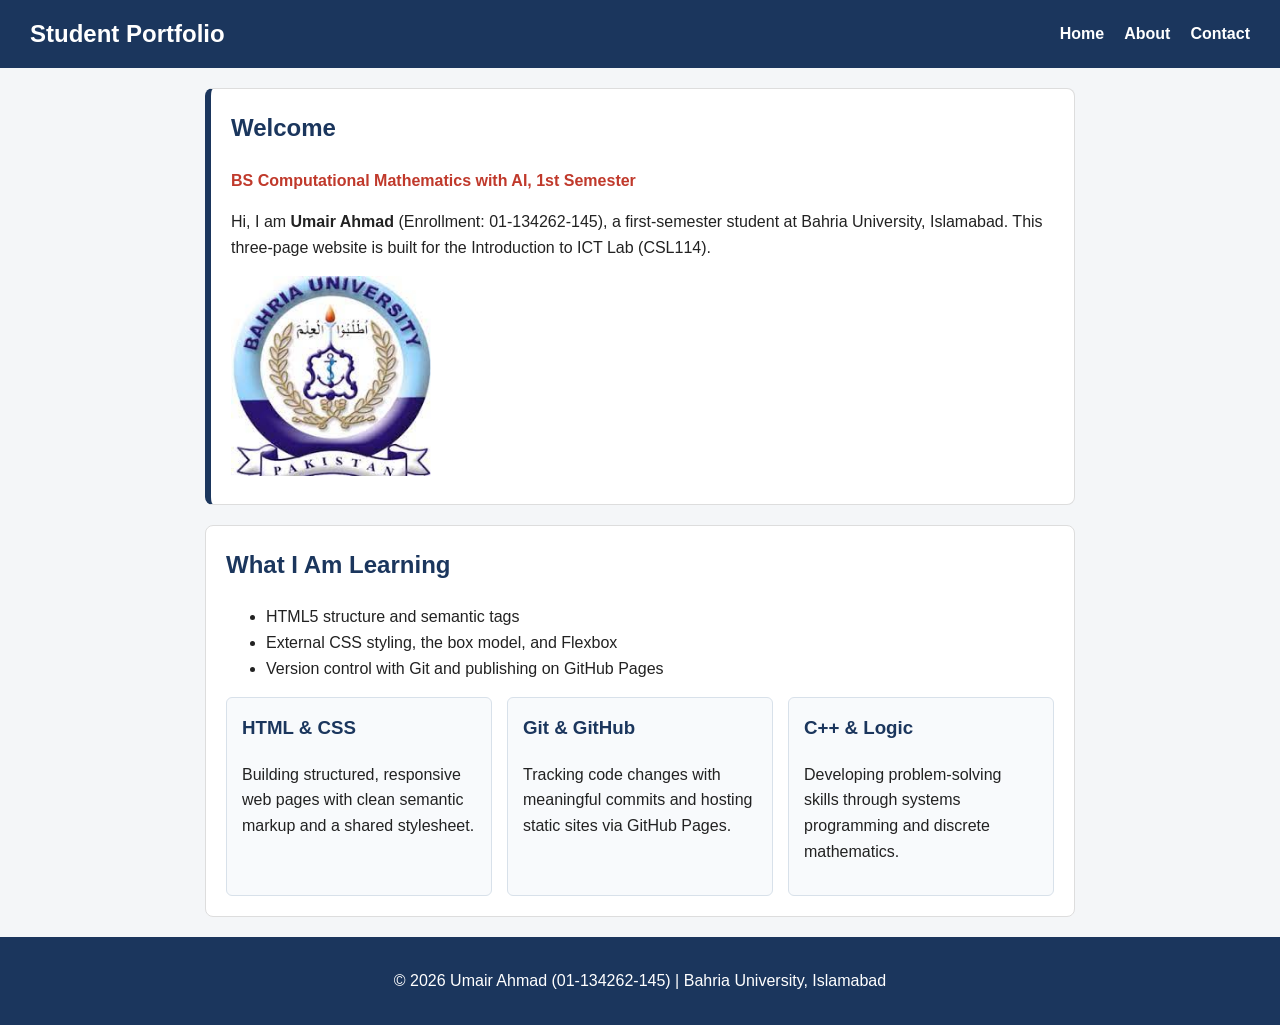
==== index.html @ 5f5a6b50 "Add Home, About, and Contact HTML pages" ====
<!DOCTYPE html>
<html lang="en">
<head>
  <meta charset="UTF-8">
  <meta name="viewport" content="width=device-width, initial-scale=1.0">
  <title>Home | Umair Ahmad</title>
  <link rel="stylesheet" href="style.css">
</head>
<body>

  <header>
    <h1>Student Portfolio</h1>
    <nav>
      <a href="index.html">Home</a>
      <a href="about.html">About</a>
      <a href="contact.html">Contact</a>
    </nav>
  </header>

  <main>

    <section id="welcome">
      <h2>Welcome</h2>
      <p class="highlight">BS Computational Mathematics with AI, 1st Semester</p>
      <p>
        Hi, I am <strong>Umair Ahmad</strong> (Enrollment: 01-134262-145), a first-semester
        student at Bahria University, Islamabad. This three-page website is built for the
        Introduction to ICT Lab (CSL114).
      </p>
      <img src="images/bu-logo.jpg" alt="Bahria University Logo" width="200">
    </section>

    <section>
      <h2>What I Am Learning</h2>
      <ul>
        <li>HTML5 structure and semantic tags</li>
        <li>External CSS styling, the box model, and Flexbox</li>
        <li>Version control with Git and publishing on GitHub Pages</li>
      </ul>

      <div class="cards">
        <div class="card">
          <h3>HTML &amp; CSS</h3>
          <p>Building structured, responsive web pages with clean semantic markup and a shared stylesheet.</p>
        </div>
        <div class="card">
          <h3>Git &amp; GitHub</h3>
          <p>Tracking code changes with meaningful commits and hosting static sites via GitHub Pages.</p>
        </div>
        <div class="card">
          <h3>C++ &amp; Logic</h3>
          <p>Developing problem-solving skills through systems programming and discrete mathematics.</p>
        </div>
      </div>
    </section>

  </main>

  <footer>
    <p>&copy; 2026 Umair Ahmad (01-134262-145) | Bahria University, Islamabad</p>
  </footer>

</body>
</html>
---- style.css ----
/* ===== RESET / BOX MODEL ===== */
* {
  box-sizing: border-box;
}

/* ===== BODY ===== */
body {
  font-family: Arial, sans-serif;
  margin: 0;
  background-color: #f4f6f8;
  color: #222222;
  line-height: 1.6;
}

/* ===== HEADER (Flexbox) ===== */
header {
  background-color: #1b365d;
  color: white;
  padding: 15px 30px;
  display: flex;
  justify-content: space-between;
  align-items: center;
}

header h1 {
  margin: 0;
  font-size: 1.5rem;
}

/* ===== NAVIGATION (Flexbox) ===== */
nav {
  display: flex;
  gap: 20px;
}

nav a {
  color: white;
  text-decoration: none;
  font-weight: bold;
}

nav a:hover {
  text-decoration: underline;
}

/* ===== MAIN ===== */
main {
  max-width: 900px;
  margin: 20px auto;
  padding: 0 15px;
}

/* ===== SECTION (Box Model) ===== */
section {
  background-color: white;
  padding: 20px;
  margin-bottom: 20px;
  border: 1px solid #dddddd;
  border-radius: 8px;
}

h2 {
  color: #1b365d;
  margin-top: 0;
}

/* ===== ID SELECTOR ===== */
#welcome {
  border-left: 6px solid #1b365d;
}

/* ===== CLASS SELECTORS ===== */
.highlight {
  color: #c0392b;
  font-weight: bold;
}

/* ===== FLEXBOX CARDS ===== */
.cards {
  display: flex;
  flex-wrap: wrap;
  gap: 15px;
  margin-top: 15px;
}

.card {
  flex: 1;
  min-width: 200px;
  background-color: #f8fafc;
  border: 1px solid #d8e1ea;
  border-radius: 6px;
  padding: 15px;
}

.card h3 {
  margin-top: 0;
  color: #1b365d;
}

/* ===== TABLE ===== */
table {
  border-collapse: collapse;
  width: 100%;
}

th, td {
  border: 1px solid #999999;
  padding: 8px;
  text-align: left;
}

th {
  background-color: #1b365d;
  color: white;
}

/* ===== FORM ===== */
label {
  display: block;
  margin-top: 10px;
  font-weight: bold;
}

input, textarea, select {
  width: 100%;
  padding: 8px;
  margin-top: 4px;
  border: 1px solid #cccccc;
  border-radius: 4px;
}

button {
  margin-top: 12px;
  padding: 10px 20px;
  background-color: #1b365d;
  color: white;
  border: none;
  border-radius: 4px;
  cursor: pointer;
  font-weight: bold;
}

button:hover {
  background-color: #142847;
}

/* ===== FOOTER ===== */
footer {
  text-align: center;
  padding: 15px;
  background-color: #1b365d;
  color: white;
}
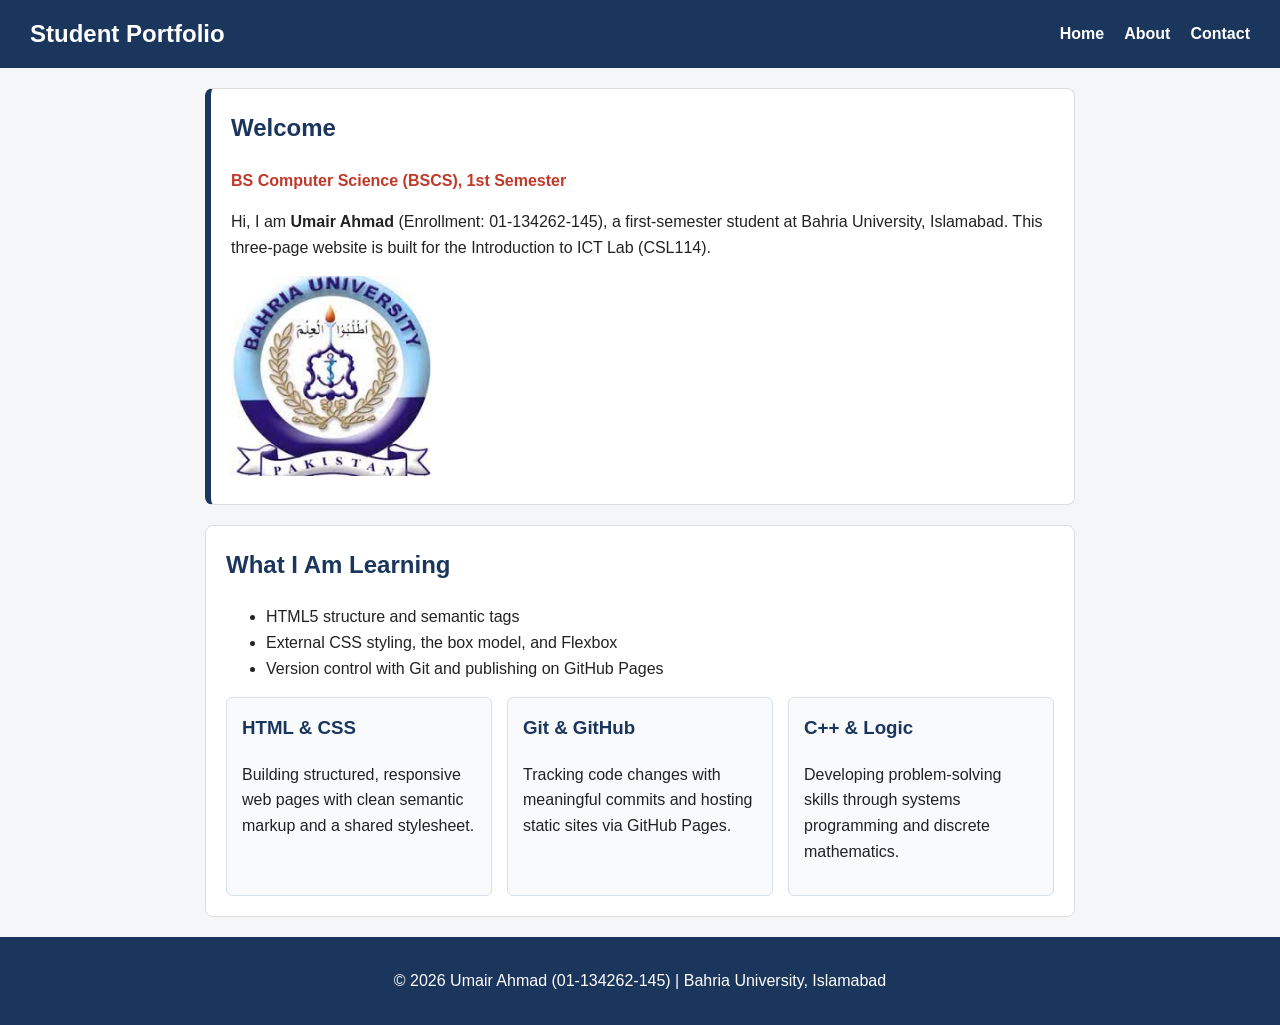
==== commit b032efd7: "Update program name from Computational Mathematics to CS" ====
--- a/index.html
+++ b/index.html
@@ -21,7 +21,7 @@
 
     <section id="welcome">
       <h2>Welcome</h2>
-      <p class="highlight">BS Computational Mathematics with AI, 1st Semester</p>
+      <p class="highlight">BS Computer Science (BSCS), 1st Semester</p>
       <p>
         Hi, I am <strong>Umair Ahmad</strong> (Enrollment: 01-134262-145), a first-semester
         student at Bahria University, Islamabad. This three-page website is built for the
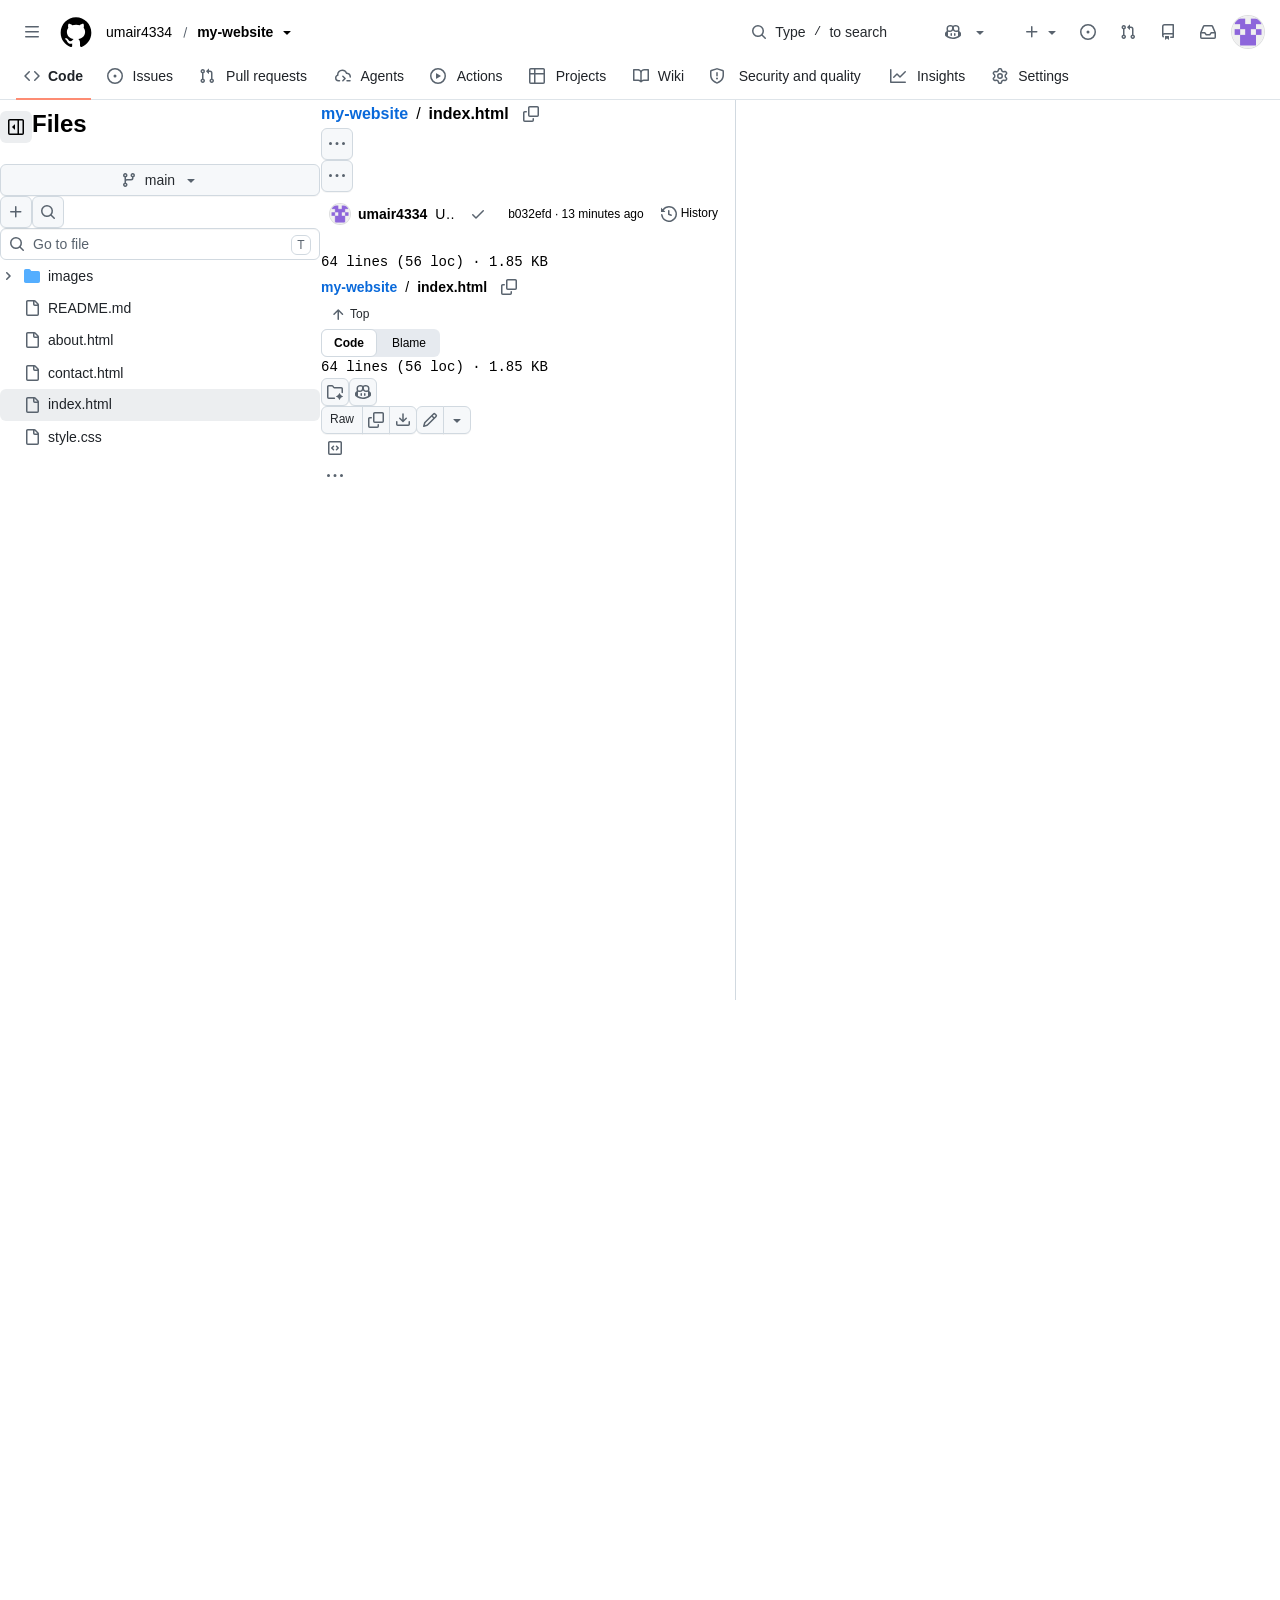
==== commit 6ef4168f: "Update degree program to BS Computer Science" ====
--- a/index.html
+++ b/index.html
@@ -1,64 +1,338 @@
 <!DOCTYPE html>
-<html lang="en">
-<head>
-  <meta charset="UTF-8">
-  <meta name="viewport" content="width=device-width, initial-scale=1.0">
-  <title>Home | Umair Ahmad</title>
-  <link rel="stylesheet" href="style.css">
-</head>
-<body>
-
-  <header>
-    <h1>Student Portfolio</h1>
-    <nav>
-      <a href="index.html">Home</a>
-      <a href="about.html">About</a>
-      <a href="contact.html">Contact</a>
-    </nav>
-  </header>
-
-  <main>
-
-    <section id="welcome">
-      <h2>Welcome</h2>
-      <p class="highlight">BS Computer Science (BSCS), 1st Semester</p>
-      <p>
-        Hi, I am <strong>Umair Ahmad</strong> (Enrollment: 01-134262-145), a first-semester
+<!-- saved from url=(0060)https://github.com/umair4334/my-website/blob/main/index.html -->
+<html lang="en" data-render-ssr="false" data-color-mode="auto" data-light-theme="light" data-dark-theme="dark" data-a11y-animated-images="system" data-a11y-link-underlines="true" class="js-focus-visible" data-js-focus-visible=""><script src="chrome-extension://eppiocemhmnlbhjplcgkofciiegomcon/content/location/location.js" id="eppiocemhmnlbhjplcgkofciiegomcon"></script><script src="chrome-extension://eppiocemhmnlbhjplcgkofciiegomcon/libs/extend-native-history-api.js"></script><script src="chrome-extension://eppiocemhmnlbhjplcgkofciiegomcon/libs/requests.js"></script><head><meta http-equiv="Content-Type" content="text/html; charset=UTF-8"><style>.ͼ1.cm-focused {outline: 1px dotted #212121;}
+.ͼ1 {position: relative !important; box-sizing: border-box; display: flex !important; flex-direction: column;}
+.ͼ1 .cm-scroller {display: flex !important; align-items: flex-start !important; font-family: monospace; line-height: 1.4; height: 100%; overflow-x: auto; position: relative; z-index: 0; overflow-anchor: none;}
+.ͼ1 .cm-content[contenteditable=true] {-webkit-user-modify: read-write-plaintext-only;}
+.ͼ1 .cm-content {margin: 0; flex-grow: 2; flex-shrink: 0; display: block; white-space: pre; word-wrap: normal; box-sizing: border-box; min-height: 100%; padding: 4px 0; outline: none;}
+.ͼ1 .cm-lineWrapping {white-space: pre-wrap; white-space: break-spaces; word-break: break-word; overflow-wrap: anywhere; flex-shrink: 1;}
+.ͼ2 .cm-content {caret-color: black;}
+.ͼ3 .cm-content {caret-color: white;}
+.ͼ1 .cm-line {display: block; padding: 0 2px 0 6px;}
+.ͼ1 .cm-layer > * {position: absolute;}
+.ͼ1 .cm-layer {user-select: none; position: absolute; left: 0; top: 0; contain: size style;}
+.ͼ2 .cm-selectionBackground {background: #d9d9d9;}
+.ͼ3 .cm-selectionBackground {background: #222;}
+.ͼ2.cm-focused > .cm-scroller > .cm-selectionLayer .cm-selectionBackground {background: #d7d4f0;}
+.ͼ3.cm-focused > .cm-scroller > .cm-selectionLayer .cm-selectionBackground {background: #233;}
+.ͼ1 .cm-cursorLayer {pointer-events: none;}
+.ͼ1.cm-focused > .cm-scroller > .cm-cursorLayer {animation: steps(1) cm-blink 1.2s infinite;}
+@keyframes cm-blink {50% {opacity: 0;}}
+@keyframes cm-blink2 {50% {opacity: 0;}}
+.ͼ1 .cm-cursor, .ͼ1 .cm-dropCursor {border-left: 1.2px solid black; margin-left: -0.6px; pointer-events: none;}
+.ͼ1 .cm-cursor {display: none;}
+.ͼ3 .cm-cursor {border-left-color: #ddd;}
+.ͼ1 .cm-selectionHandle {background-color: currentColor; width: 1.5px;}
+.ͼ1 .cm-selectionHandle-start::before, .ͼ1 .cm-selectionHandle-end::before {content: ""; background-color: inherit; border-radius: 50%; width: 8px; height: 8px; position: absolute; left: -3.25px;}
+.ͼ1 .cm-selectionHandle-start::before {top: -8px;}
+.ͼ1 .cm-selectionHandle-end::before {bottom: -8px;}
+.ͼ1 .cm-dropCursor {position: absolute;}
+.ͼ1.cm-focused > .cm-scroller > .cm-cursorLayer .cm-cursor {display: block;}
+.ͼ1 .cm-iso {unicode-bidi: isolate;}
+.ͼ1 .cm-announced {position: fixed; top: -10000px;}
+@media print {.ͼ1 .cm-announced {display: none;}}
+.ͼ2 .cm-activeLine {background-color: #cceeff44;}
+.ͼ3 .cm-activeLine {background-color: #99eeff33;}
+.ͼ2 .cm-specialChar {color: red;}
+.ͼ3 .cm-specialChar {color: #f78;}
+.ͼ1 .cm-gutters {flex-shrink: 0; display: flex; height: 100%; box-sizing: border-box; z-index: 200;}
+.ͼ1 .cm-gutters-before {inset-inline-start: 0;}
+.ͼ1 .cm-gutters-after {inset-inline-end: 0;}
+.ͼ2 .cm-gutters.cm-gutters-before {border-right-width: 1px;}
+.ͼ2 .cm-gutters.cm-gutters-after {border-left-width: 1px;}
+.ͼ2 .cm-gutters {background-color: #f5f5f5; color: #6c6c6c; border: 0px solid #ddd;}
+.ͼ3 .cm-gutters {background-color: #333338; color: #ccc;}
+.ͼ1 .cm-gutter {display: flex !important; flex-direction: column; flex-shrink: 0; box-sizing: border-box; min-height: 100%; overflow: hidden;}
+.ͼ1 .cm-gutterElement {box-sizing: border-box;}
+.ͼ1 .cm-lineNumbers .cm-gutterElement {padding: 0 3px 0 5px; min-width: 20px; text-align: right; white-space: nowrap;}
+.ͼ2 .cm-activeLineGutter {background-color: #e2f2ff;}
+.ͼ3 .cm-activeLineGutter {background-color: #222227;}
+.ͼ1 .cm-panels {box-sizing: border-box; position: sticky; left: 0; right: 0; z-index: 300;}
+.ͼ2 .cm-panels {background-color: #f5f5f5; color: black;}
+.ͼ1 .cm-panels-top {top: 0;}
+.ͼ1 .cm-panels-bottom {bottom: 0;}
+.ͼ2 .cm-panels-top {border-bottom: 1px solid #ddd;}
+.ͼ2 .cm-panels-bottom {border-top: 1px solid #ddd;}
+.ͼ3 .cm-panels {background-color: #333338; color: white;}
+.ͼ1 .cm-dialog label {font-size: 80%;}
+.ͼ1 .cm-dialog {padding: 2px 19px 4px 6px; position: relative;}
+.ͼ1 .cm-dialog-close {position: absolute; top: 3px; right: 4px; background-color: inherit; border: none; font: inherit; font-size: 14px; padding: 0;}
+.ͼ1 .cm-tab {display: inline-block; overflow: hidden; vertical-align: bottom;}
+.ͼ1 .cm-widgetBuffer {vertical-align: text-top; height: 1em; width: 0; display: inline;}
+.ͼ1 .cm-placeholder {color: #888; display: inline-block; vertical-align: top; user-select: none;}
+.ͼ1 .cm-highlightSpace {background: radial-gradient(circle at 50% 55%, #aaa 20%, transparent 0) no-repeat; background-size: .4em; background-position: calc(min(50%, 0px)) center;}
+.ͼ1 .cm-highlightTab {background-image: url('data:image/svg+xml,<svg xmlns="http://www.w3.org/2000/svg" width="200" height="20"><path stroke="%23888" stroke-width="1" fill="none" d="M1 10H196L190 5M190 15L196 10M197 4L197 16"/></svg>'); background-size: auto 100%; background-position: right 90%; background-repeat: no-repeat;}
+.ͼ1 .cm-trailingSpace {background-color: #ff332255;}
+.ͼ1 .cm-button {vertical-align: middle; color: inherit; font-size: 70%; padding: .2em 1em; border-radius: 1px;}
+.ͼ2 .cm-button:active {background-image: linear-gradient(#b4b4b4, #d0d3d6);}
+.ͼ2 .cm-button {background-image: linear-gradient(#eff1f5, #d9d9df); border: 1px solid #888;}
+.ͼ3 .cm-button:active {background-image: linear-gradient(#111, #333);}
+.ͼ3 .cm-button {background-image: linear-gradient(#393939, #111); border: 1px solid #888;}
+.ͼ1 .cm-textfield {vertical-align: middle; color: inherit; font-size: 70%; border: 1px solid silver; padding: .2em .5em;}
+.ͼ2 .cm-textfield {background-color: white;}
+.ͼ3 .cm-textfield {border: 1px solid #555; background-color: inherit;}
+.ͼ1 .cm-panel.cm-search [name=close] {position: absolute; top: 0; right: 4px; background-color: inherit; border: none; font: inherit; padding: 0; margin: 0;}
+.ͼ1 .cm-panel.cm-search input, .ͼ1 .cm-panel.cm-search button, .ͼ1 .cm-panel.cm-search label {margin: .2em .6em .2em 0;}
+.ͼ1 .cm-panel.cm-search input[type=checkbox] {margin-right: .2em;}
+.ͼ1 .cm-panel.cm-search label {font-size: 80%; white-space: pre;}
+.ͼ1 .cm-panel.cm-search {padding: 2px 6px 4px; position: relative;}
+.ͼ2 .cm-searchMatch {background-color: #ffff0054;}
+.ͼ3 .cm-searchMatch {background-color: #00ffff8a;}
+.ͼ2 .cm-searchMatch-selected {background-color: #ff6a0054;}
+.ͼ3 .cm-searchMatch-selected {background-color: #ff00ff8a;}
+.ͼ1.cm-focused .cm-matchingBracket {background-color: #328c8252;}
+.ͼ1.cm-focused .cm-nonmatchingBracket {background-color: #bb555544;}
+.ͼ1m {color: var(--codeMirror-syntax-fgColor-keyword, var(--color-codemirror-syntax-keyword));}
+.ͼ1n {color: var(--codeMirror-syntax-fgColor-comment, var(--color-codemirror-syntax-comment));}
+.ͼ1o {color: var(--codeMirror-matchingBracket-fgColor, var(--color-codemirror-matchingbracket-text));}
+.ͼ1p {color: var(--codeMirror-syntax-fgColor-string, var(--color-codemirror-syntax-string));}
+.ͼ1q {color: var(--codeMirror-syntax-fgColor-constant, var(--color-codemirror-syntax-constant));}
+.ͼ1r {color: var(--codeMirror-syntax-fgColor-constant, var(--color-codemirror-syntax-constant));}
+.ͼ1s {color: var(--codeMirror-syntax-fgColor-entity, var(--color-codemirror-syntax-entity));}
+.ͼ1t {color: var(--codeMirror-syntax-fgColor-variable, var(--color-codemirror-syntax-variable));}
+.ͼ1u {color: inherit;}
+.ͼ1v {font-weight: bold; color: inherit !important;}
+.ͼ1w {color: var(--codeMirror-syntax-fgColor-comment, var(--color-codemirror-syntax-comment));}
+.ͼ1x {text-decoration: underline;}
+.ͼ1y {font-style: italic;}
+.ͼ1z {font-weight: bold;}
+.ͼ20 {text-decoration: line-through;}
+.ͼ21 {color: var(--color-prettylights-syntax-constant);}
+.ͼ22 {color: var(--color-prettylights-syntax-entity-tag);}
+.ͼ1l {background: var(--codeMirror-bgColor, var(--color-codemirror-bg)); color: var(--codeMirror-fgColor, var(--color-codemirror-text)); cursor: text;}
+.ͼ1l .cm-gutters, .ͼ1l .cm-gutters.cm-gutters-before {background: var(--codeMirror-gutters-bgColor, var(--color-codemirror-gutters-bg)); border-right-width: 0;}
+.ͼ1l .cm-lineNumbers .cm-gutterElement {color: var(--codeMirror-lineNumber-fgColor, var(--color-codemirror-linenumber-text)); font-family: var(--fontStack-monospace); font-size: var(--codeMirror-gutter-fontSize, var(--codeMirror-content-fontSize, 12px)); line-height: 20px; padding: 0 16px 0 16px;}
+.ͼ1l .cm-content {caret-color: var(--codeMirror-cursor-fgColor, var(--color-codemirror-cursor)); font-family: var(--fontStack-monospace); font-size: var(--codeMirror-content-fontSize, 12px); background: var(--codeMirror-lines-bgColor, var(--color-codemirror-lines-bg)); line-height: 20px; padding-top: 8px;}
+.ͼ1l.cm-focused .cm-selectionBackground, .ͼ1l .cm-selectionBackground, .ͼ1l .cm-content ::selection {background-color: var(--codeMirror-selection-bgColor, var(--color-codemirror-selection-bg, #d7d4f0));}
+.ͼ1l.cm-focused {outline: none;}
+.ͼ1l.hide-help-until-focus.cm-focused .cm-panels-bottom {display: block;}
+.ͼ1l.hide-help-until-focus .cm-panels-bottom {display: none;}
+.ͼ1l.hide-help .cm-panels-top {display: none; position: absolute;}
+.ͼ1l .cm-content ::-moz-selection {background-color: var(--codeMirror-selection-bgColor, var(--color-codemirror-selection-bg, #d7d4f0));}
+.ͼ1l .cm-activeLine {background-color: var(--codeMirror-activeline-bgColor, var(--color-codemirror-activeline-bg));}
+.ͼ1l .cm-selectionAttachment-mark {background-color: var(--bgColor-accent-muted, var(--codeMirror-selection-bgColor, #d7d4f0)); border-bottom: 1px solid var(--borderColor-accent-emphasis, var(--color-accent-fg)); box-sizing: border-box;}
+.ͼ1l .cm-selectionAttachment-line {background-color: var(--bgColor-accent-muted, var(--codeMirror-selection-bgColor, #d7d4f0)); box-sizing: border-box;}
+.ͼ1l .cm-selectionAttachment-gutter {background-color: var(--bgColor-accent-muted, var(--codeMirror-selection-bgColor, #d7d4f0)); box-shadow: inset 2px 0 0 var(--borderColor-accent-emphasis, var(--color-accent-fg)); color: var(--fgColor-accent, var(--color-accent-fg)); font-weight: 600; box-sizing: border-box;}
+.ͼ1l .cm-line {padding-left: 16px;}
+.ͼ1l .cm-help-panel {background: var(--bgColor-muted, var(--color-canvas-subtle)); padding: 7px 10px; margin: 0; font-size: 13px; line-height: 16px; color: var(--fgColor-muted, var(--color-fg-muted)); cursor: default;}
+.ͼ1l .cm-panels-bottom {border-top: var(--borderWidth-thin, 1px) solid var(--borderColor-default, var(--color-border-default)); background: none;}
+@media (max-width: 544px) {.ͼ1l .cm-panels-bottom {position: relative;}}
+.ͼ1l .cm-panel.cm-search {background: var(--bgColor-muted, var(--color-canvas-subtle)); padding: 8px; font-size: 16px;}
+.ͼ1l .cm-panel.cm-search > button {border-radius: 6px; padding: 4px 8px; background: var(--codeMirror-bgColor, var(--color-codemirror-bg)); color: var(--button-default-fgColor-rest, var(--color-btn-text)); border: 1px solid var(--button-default-borderColor-rest, var(--color-btn-border)); text-transform: capitalize;}
+.ͼ1l .cm-panel.cm-search > label {color: var(--fgColor-default, var(--color-fg-default)); text-transform: capitalize; font-size: 12px;}
+.ͼ1l .cm-panel.cm-search > input {border-radius: 6px; padding: 4px 8px; background: var(--bgColor-default, var(--color-canvas-default)); color: var(--fgColor-default, var(--color-fg-default)); border: 1px solid var(--borderColor-default, var(--color-border-default)); font-size: 12px;}
+.ͼ1l .cm-panel.cm-search > button[name="close"] {padding: 4px;}
+.ͼ1l .cm-panels-top {border-bottom: var(--borderWidth-thin, 1px) solid var(--color-border-default); background: none;}
+.ͼ1l .cm-panel.cm-search input, .ͼ1l .cm-panel.cm-search button, .ͼ1l .cm-panel.cm-search label {margin-right: 8px; margin-bottom: 4px; margin-top: 4px; margin-left: 0;}
+.ͼ1l .cm-lintRange {cursor: help; background-image: none !important;}
+.ͼ1l .cm-placeholder {height: 1em; color: var(--fgColor-muted);}
+.ͼ1l.custom-tooltips .cm-tooltip {border: none !important; background-color: transparent !important;}
+.ͼ1l.custom-tooltips .cm-diagnostic {padding: 0; margin-left: 0 !important; border-left: none !important; white-space: unset;}
+.ͼ16 {color: var(--codeMirror-syntax-fgColor-keyword, var(--color-codemirror-syntax-keyword));}
+.ͼ17 {color: var(--codeMirror-syntax-fgColor-comment, var(--color-codemirror-syntax-comment));}
+.ͼ18 {color: var(--codeMirror-matchingBracket-fgColor, var(--color-codemirror-matchingbracket-text));}
+.ͼ19 {color: var(--codeMirror-syntax-fgColor-string, var(--color-codemirror-syntax-string));}
+.ͼ1a {color: var(--codeMirror-syntax-fgColor-constant, var(--color-codemirror-syntax-constant));}
+.ͼ1b {color: var(--codeMirror-syntax-fgColor-constant, var(--color-codemirror-syntax-constant));}
+.ͼ1c {color: var(--codeMirror-syntax-fgColor-entity, var(--color-codemirror-syntax-entity));}
+.ͼ1d {color: var(--codeMirror-syntax-fgColor-variable, var(--color-codemirror-syntax-variable));}
+.ͼ1e {color: inherit;}
+.ͼ1f {font-weight: bold; color: inherit !important;}
+.ͼ1g {color: var(--codeMirror-syntax-fgColor-comment, var(--color-codemirror-syntax-comment));}
+.ͼ1h {text-decoration: underline;}
+.ͼ1i {font-style: italic;}
+.ͼ1j {font-weight: bold;}
+.ͼ1k {text-decoration: line-through;}
+.ͼ15 {background: var(--codeMirror-bgColor, var(--color-codemirror-bg)); color: var(--codeMirror-fgColor, var(--color-codemirror-text)); cursor: text;}
+.ͼ15 .cm-gutters, .ͼ15 .cm-gutters.cm-gutters-before {background: var(--codeMirror-gutters-bgColor, var(--color-codemirror-gutters-bg)); border-right-width: 0;}
+.ͼ15 .cm-lineNumbers .cm-gutterElement {color: var(--codeMirror-lineNumber-fgColor, var(--color-codemirror-linenumber-text)); font-family: var(--fontStack-monospace); font-size: var(--codeMirror-gutter-fontSize, var(--codeMirror-content-fontSize, 12px)); line-height: 20px; padding: 0 16px 0 16px;}
+.ͼ15 .cm-content {caret-color: var(--codeMirror-cursor-fgColor, var(--color-codemirror-cursor)); font-family: var(--fontStack-monospace); font-size: var(--codeMirror-content-fontSize, 12px); background: var(--codeMirror-lines-bgColor, var(--color-codemirror-lines-bg)); line-height: 20px; padding-top: 8px;}
+.ͼ15.cm-focused .cm-selectionBackground, .ͼ15 .cm-selectionBackground, .ͼ15 .cm-content ::selection {background-color: var(--codeMirror-selection-bgColor, var(--color-codemirror-selection-bg, #d7d4f0));}
+.ͼ15.cm-focused {outline: none;}
+.ͼ15.hide-help-until-focus.cm-focused .cm-panels-bottom {display: block;}
+.ͼ15.hide-help-until-focus .cm-panels-bottom {display: none;}
+.ͼ15.hide-help .cm-panels-top {display: none; position: absolute;}
+.ͼ15 .cm-content ::-moz-selection {background-color: var(--codeMirror-selection-bgColor, var(--color-codemirror-selection-bg, #d7d4f0));}
+.ͼ15 .cm-activeLine {background-color: var(--codeMirror-activeline-bgColor, var(--color-codemirror-activeline-bg));}
+.ͼ15 .cm-selectionAttachment-mark {background-color: var(--bgColor-accent-muted, var(--codeMirror-selection-bgColor, #d7d4f0)); border-bottom: 1px solid var(--borderColor-accent-emphasis, var(--color-accent-fg)); box-sizing: border-box;}
+.ͼ15 .cm-selectionAttachment-line {background-color: var(--bgColor-accent-muted, var(--codeMirror-selection-bgColor, #d7d4f0)); box-sizing: border-box;}
+.ͼ15 .cm-selectionAttachment-gutter {background-color: var(--bgColor-accent-muted, var(--codeMirror-selection-bgColor, #d7d4f0)); box-shadow: inset 2px 0 0 var(--borderColor-accent-emphasis, var(--color-accent-fg)); color: var(--fgColor-accent, var(--color-accent-fg)); font-weight: 600; box-sizing: border-box;}
+.ͼ15 .cm-line {padding-left: 16px;}
+.ͼ15 .cm-help-panel {background: var(--bgColor-muted, var(--color-canvas-subtle)); padding: 7px 10px; margin: 0; font-size: 13px; line-height: 16px; color: var(--fgColor-muted, var(--color-fg-muted)); cursor: default;}
+.ͼ15 .cm-panels-bottom {border-top: var(--borderWidth-thin, 1px) solid var(--borderColor-default, var(--color-border-default)); background: none;}
+@media (max-width: 544px) {.ͼ15 .cm-panels-bottom {position: relative;}}
+.ͼ15 .cm-panel.cm-search {background: var(--bgColor-muted, var(--color-canvas-subtle)); padding: 8px; font-size: 16px;}
+.ͼ15 .cm-panel.cm-search > button {border-radius: 6px; padding: 4px 8px; background: var(--codeMirror-bgColor, var(--color-codemirror-bg)); color: var(--button-default-fgColor-rest, var(--color-btn-text)); border: 1px solid var(--button-default-borderColor-rest, var(--color-btn-border)); text-transform: capitalize;}
+.ͼ15 .cm-panel.cm-search > label {color: var(--fgColor-default, var(--color-fg-default)); text-transform: capitalize; font-size: 12px;}
+.ͼ15 .cm-panel.cm-search > input {border-radius: 6px; padding: 4px 8px; background: var(--bgColor-default, var(--color-canvas-default)); color: var(--fgColor-default, var(--color-fg-default)); border: 1px solid var(--borderColor-default, var(--color-border-default)); font-size: 12px;}
+.ͼ15 .cm-panel.cm-search > button[name="close"] {padding: 4px;}
+.ͼ15 .cm-panels-top {border-bottom: var(--borderWidth-thin, 1px) solid var(--color-border-default); background: none;}
+.ͼ15 .cm-panel.cm-search input, .ͼ15 .cm-panel.cm-search button, .ͼ15 .cm-panel.cm-search label {margin-right: 8px; margin-bottom: 4px; margin-top: 4px; margin-left: 0;}
+.ͼ15 .cm-lintRange {cursor: help; background-image: none !important;}
+.ͼ15 .cm-placeholder {height: 1em; color: var(--fgColor-muted);}
+.ͼ15.custom-tooltips .cm-tooltip {border: none !important; background-color: transparent !important;}
+.ͼ15.custom-tooltips .cm-diagnostic {padding: 0; margin-left: 0 !important; border-left: none !important; white-space: unset;}
+.ͼ14 {height: 85vh; min-height: ; width: 100%;}
+.ͼn {color: var(--codeMirror-syntax-fgColor-keyword, var(--color-codemirror-syntax-keyword));}
+.ͼo {color: var(--codeMirror-syntax-fgColor-comment, var(--color-codemirror-syntax-comment));}
+.ͼp {color: var(--codeMirror-matchingBracket-fgColor, var(--color-codemirror-matchingbracket-text));}
+.ͼq {color: var(--codeMirror-syntax-fgColor-string, var(--color-codemirror-syntax-string));}
+.ͼr {color: var(--codeMirror-syntax-fgColor-constant, var(--color-codemirror-syntax-constant));}
+.ͼs {color: var(--codeMirror-syntax-fgColor-constant, var(--color-codemirror-syntax-constant));}
+.ͼt {color: var(--codeMirror-syntax-fgColor-entity, var(--color-codemirror-syntax-entity));}
+.ͼu {color: var(--codeMirror-syntax-fgColor-variable, var(--color-codemirror-syntax-variable));}
+.ͼv {color: inherit;}
+.ͼw {font-weight: bold; color: inherit !important;}
+.ͼx {color: var(--codeMirror-syntax-fgColor-comment, var(--color-codemirror-syntax-comment));}
+.ͼy {text-decoration: underline;}
+.ͼz {font-style: italic;}
+.ͼ10 {font-weight: bold;}
+.ͼ11 {text-decoration: line-through;}
+.ͼ12 {color: var(--color-prettylights-syntax-constant);}
+.ͼ13 {color: var(--color-prettylights-syntax-entity-tag);}
+.ͼm {background: var(--codeMirror-bgColor, var(--color-codemirror-bg)); color: var(--codeMirror-fgColor, var(--color-codemirror-text)); cursor: text;}
+.ͼm .cm-gutters, .ͼm .cm-gutters.cm-gutters-before {background: var(--codeMirror-gutters-bgColor, var(--color-codemirror-gutters-bg)); border-right-width: 0;}
+.ͼm .cm-lineNumbers .cm-gutterElement {color: var(--codeMirror-lineNumber-fgColor, var(--color-codemirror-linenumber-text)); font-family: var(--fontStack-monospace); font-size: var(--codeMirror-gutter-fontSize, var(--codeMirror-content-fontSize, 12px)); line-height: 20px; padding: 0 16px 0 16px;}
+.ͼm .cm-content {caret-color: var(--codeMirror-cursor-fgColor, var(--color-codemirror-cursor)); font-family: var(--fontStack-monospace); font-size: var(--codeMirror-content-fontSize, 12px); background: var(--codeMirror-lines-bgColor, var(--color-codemirror-lines-bg)); line-height: 20px; padding-top: 8px;}
+.ͼm.cm-focused .cm-selectionBackground, .ͼm .cm-selectionBackground, .ͼm .cm-content ::selection {background-color: var(--codeMirror-selection-bgColor, var(--color-codemirror-selection-bg, #d7d4f0));}
+.ͼm.cm-focused {outline: none;}
+.ͼm.hide-help-until-focus.cm-focused .cm-panels-bottom {display: block;}
+.ͼm.hide-help-until-focus .cm-panels-bottom {display: none;}
+.ͼm.hide-help .cm-panels-top {display: none; position: absolute;}
+.ͼm .cm-content ::-moz-selection {background-color: var(--codeMirror-selection-bgColor, var(--color-codemirror-selection-bg, #d7d4f0));}
+.ͼm .cm-activeLine {background-color: var(--codeMirror-activeline-bgColor, var(--color-codemirror-activeline-bg));}
+.ͼm .cm-selectionAttachment-mark {background-color: var(--bgColor-accent-muted, var(--codeMirror-selection-bgColor, #d7d4f0)); border-bottom: 1px solid var(--borderColor-accent-emphasis, var(--color-accent-fg)); box-sizing: border-box;}
+.ͼm .cm-selectionAttachment-line {background-color: var(--bgColor-accent-muted, var(--codeMirror-selection-bgColor, #d7d4f0)); box-sizing: border-box;}
+.ͼm .cm-selectionAttachment-gutter {background-color: var(--bgColor-accent-muted, var(--codeMirror-selection-bgColor, #d7d4f0)); box-shadow: inset 2px 0 0 var(--borderColor-accent-emphasis, var(--color-accent-fg)); color: var(--fgColor-accent, var(--color-accent-fg)); font-weight: 600; box-sizing: border-box;}
+.ͼm .cm-line {padding-left: 16px;}
+.ͼm .cm-help-panel {background: var(--bgColor-muted, var(--color-canvas-subtle)); padding: 7px 10px; margin: 0; font-size: 13px; line-height: 16px; color: var(--fgColor-muted, var(--color-fg-muted)); cursor: default;}
+.ͼm .cm-panels-bottom {border-top: var(--borderWidth-thin, 1px) solid var(--borderColor-default, var(--color-border-default)); background: none;}
+@media (max-width: 544px) {.ͼm .cm-panels-bottom {position: relative;}}
+.ͼm .cm-panel.cm-search {background: var(--bgColor-muted, var(--color-canvas-subtle)); padding: 8px; font-size: 16px;}
+.ͼm .cm-panel.cm-search > button {border-radius: 6px; padding: 4px 8px; background: var(--codeMirror-bgColor, var(--color-codemirror-bg)); color: var(--button-default-fgColor-rest, var(--color-btn-text)); border: 1px solid var(--button-default-borderColor-rest, var(--color-btn-border)); text-transform: capitalize;}
+.ͼm .cm-panel.cm-search > label {color: var(--fgColor-default, var(--color-fg-default)); text-transform: capitalize; font-size: 12px;}
+.ͼm .cm-panel.cm-search > input {border-radius: 6px; padding: 4px 8px; background: var(--bgColor-default, var(--color-canvas-default)); color: var(--fgColor-default, var(--color-fg-default)); border: 1px solid var(--borderColor-default, var(--color-border-default)); font-size: 12px;}
+.ͼm .cm-panel.cm-search > button[name="close"] {padding: 4px;}
+.ͼm .cm-panels-top {border-bottom: var(--borderWidth-thin, 1px) solid var(--color-border-default); background: none;}
+.ͼm .cm-panel.cm-search input, .ͼm .cm-panel.cm-search button, .ͼm .cm-panel.cm-search label {margin-right: 8px; margin-bottom: 4px; margin-top: 4px; margin-left: 0;}
+.ͼm .cm-lintRange {cursor: help; background-image: none !important;}
+.ͼm .cm-placeholder {height: 1em; color: var(--fgColor-muted);}
+.ͼm.custom-tooltips .cm-tooltip {border: none !important; background-color: transparent !important;}
+.ͼm.custom-tooltips .cm-diagnostic {padding: 0; margin-left: 0 !important; border-left: none !important; white-space: unset;}
+.ͼ7 {color: var(--codeMirror-syntax-fgColor-keyword, var(--color-codemirror-syntax-keyword));}
+.ͼ8 {color: var(--codeMirror-syntax-fgColor-comment, var(--color-codemirror-syntax-comment));}
+.ͼ9 {color: var(--codeMirror-matchingBracket-fgColor, var(--color-codemirror-matchingbracket-text));}
+.ͼa {color: var(--codeMirror-syntax-fgColor-string, var(--color-codemirror-syntax-string));}
+.ͼb {color: var(--codeMirror-syntax-fgColor-constant, var(--color-codemirror-syntax-constant));}
+.ͼc {color: var(--codeMirror-syntax-fgColor-constant, var(--color-codemirror-syntax-constant));}
+.ͼd {color: var(--codeMirror-syntax-fgColor-entity, var(--color-codemirror-syntax-entity));}
+.ͼe {color: var(--codeMirror-syntax-fgColor-variable, var(--color-codemirror-syntax-variable));}
+.ͼf {color: inherit;}
+.ͼg {font-weight: bold; color: inherit !important;}
+.ͼh {color: var(--codeMirror-syntax-fgColor-comment, var(--color-codemirror-syntax-comment));}
+.ͼi {text-decoration: underline;}
+.ͼj {font-style: italic;}
+.ͼk {font-weight: bold;}
+.ͼl {text-decoration: line-through;}
+.ͼ6 {background: var(--codeMirror-bgColor, var(--color-codemirror-bg)); color: var(--codeMirror-fgColor, var(--color-codemirror-text)); cursor: text;}
+.ͼ6 .cm-gutters, .ͼ6 .cm-gutters.cm-gutters-before {background: var(--codeMirror-gutters-bgColor, var(--color-codemirror-gutters-bg)); border-right-width: 0;}
+.ͼ6 .cm-lineNumbers .cm-gutterElement {color: var(--codeMirror-lineNumber-fgColor, var(--color-codemirror-linenumber-text)); font-family: var(--fontStack-monospace); font-size: var(--codeMirror-gutter-fontSize, var(--codeMirror-content-fontSize, 12px)); line-height: 20px; padding: 0 16px 0 16px;}
+.ͼ6 .cm-content {caret-color: var(--codeMirror-cursor-fgColor, var(--color-codemirror-cursor)); font-family: var(--fontStack-monospace); font-size: var(--codeMirror-content-fontSize, 12px); background: var(--codeMirror-lines-bgColor, var(--color-codemirror-lines-bg)); line-height: 20px; padding-top: 8px;}
+.ͼ6.cm-focused .cm-selectionBackground, .ͼ6 .cm-selectionBackground, .ͼ6 .cm-content ::selection {background-color: var(--codeMirror-selection-bgColor, var(--color-codemirror-selection-bg, #d7d4f0));}
+.ͼ6.cm-focused {outline: none;}
+.ͼ6.hide-help-until-focus.cm-focused .cm-panels-bottom {display: block;}
+.ͼ6.hide-help-until-focus .cm-panels-bottom {display: none;}
+.ͼ6.hide-help .cm-panels-top {display: none; position: absolute;}
+.ͼ6 .cm-content ::-moz-selection {background-color: var(--codeMirror-selection-bgColor, var(--color-codemirror-selection-bg, #d7d4f0));}
+.ͼ6 .cm-activeLine {background-color: var(--codeMirror-activeline-bgColor, var(--color-codemirror-activeline-bg));}
+.ͼ6 .cm-selectionAttachment-mark {background-color: var(--bgColor-accent-muted, var(--codeMirror-selection-bgColor, #d7d4f0)); border-bottom: 1px solid var(--borderColor-accent-emphasis, var(--color-accent-fg)); box-sizing: border-box;}
+.ͼ6 .cm-selectionAttachment-line {background-color: var(--bgColor-accent-muted, var(--codeMirror-selection-bgColor, #d7d4f0)); box-sizing: border-box;}
+.ͼ6 .cm-selectionAttachment-gutter {background-color: var(--bgColor-accent-muted, var(--codeMirror-selection-bgColor, #d7d4f0)); box-shadow: inset 2px 0 0 var(--borderColor-accent-emphasis, var(--color-accent-fg)); color: var(--fgColor-accent, var(--color-accent-fg)); font-weight: 600; box-sizing: border-box;}
+.ͼ6 .cm-line {padding-left: 16px;}
+.ͼ6 .cm-help-panel {background: var(--bgColor-muted, var(--color-canvas-subtle)); padding: 7px 10px; margin: 0; font-size: 13px; line-height: 16px; color: var(--fgColor-muted, var(--color-fg-muted)); cursor: default;}
+.ͼ6 .cm-panels-bottom {border-top: var(--borderWidth-thin, 1px) solid var(--borderColor-default, var(--color-border-default)); background: none;}
+@media (max-width: 544px) {.ͼ6 .cm-panels-bottom {position: relative;}}
+.ͼ6 .cm-panel.cm-search {background: var(--bgColor-muted, var(--color-canvas-subtle)); padding: 8px; font-size: 16px;}
+.ͼ6 .cm-panel.cm-search > button {border-radius: 6px; padding: 4px 8px; background: var(--codeMirror-bgColor, var(--color-codemirror-bg)); color: var(--button-default-fgColor-rest, var(--color-btn-text)); border: 1px solid var(--button-default-borderColor-rest, var(--color-btn-border)); text-transform: capitalize;}
+.ͼ6 .cm-panel.cm-search > label {color: var(--fgColor-default, var(--color-fg-default)); text-transform: capitalize; font-size: 12px;}
+.ͼ6 .cm-panel.cm-search > input {border-radius: 6px; padding: 4px 8px; background: var(--bgColor-default, var(--color-canvas-default)); color: var(--fgColor-default, var(--color-fg-default)); border: 1px solid var(--borderColor-default, var(--color-border-default)); font-size: 12px;}
+.ͼ6 .cm-panel.cm-search > button[name="close"] {padding: 4px;}
+.ͼ6 .cm-panels-top {border-bottom: var(--borderWidth-thin, 1px) solid var(--color-border-default); background: none;}
+.ͼ6 .cm-panel.cm-search input, .ͼ6 .cm-panel.cm-search button, .ͼ6 .cm-panel.cm-search label {margin-right: 8px; margin-bottom: 4px; margin-top: 4px; margin-left: 0;}
+.ͼ6 .cm-lintRange {cursor: help; background-image: none !important;}
+.ͼ6 .cm-placeholder {height: 1em; color: var(--fgColor-muted);}
+.ͼ6.custom-tooltips .cm-tooltip {border: none !important; background-color: transparent !important;}
+.ͼ6.custom-tooltips .cm-diagnostic {padding: 0; margin-left: 0 !important; border-left: none !important; white-space: unset;}
+.ͼ5 {height: 85vh; min-height: ; width: 100%;}
+</style><meta name="viewport" content="width=device-width, initial-scale=1" nonce=""><link rel="preload" as="image" href="./index_files/321138947"><link rel="preload" as="image" href="https://avatars.githubusercontent.com/u/321138947?s=60&amp;v=4"><style data-precedence="github-ui-cascade-layer-order" data-href="github-ui-cascade-layer-order">@layer primer-css-base,primer-react,recipes,properties,tailwind-theme,utilities;</style><link rel="stylesheet" href="./index_files/index-BMnP-cfX.css" crossorigin="anonymous" nonce="" data-precedence="default"><link rel="stylesheet" href="./index_files/light-Az9Ud4P0.css" data-theme="light" crossorigin="anonymous" nonce="" data-precedence="default"><link rel="stylesheet" href="./index_files/dark-DeeaFiWu.css" data-theme="dark" crossorigin="anonymous" nonce="" data-precedence="default"><link rel="stylesheet" href="./index_files/index-D1dehyc5.css" crossorigin="anonymous" nonce="" data-precedence="default"><link rel="stylesheet" href="./index_files/index-D-S89MAN.css" crossorigin="anonymous" nonce="" data-precedence="default"><link rel="stylesheet" href="./index_files/primer-react-CRqncrP6.css" crossorigin="anonymous" nonce="" data-precedence="default"><link rel="stylesheet" href="./index_files/index-_6NFK0tR.css" crossorigin="anonymous" nonce="" data-precedence="default"><link rel="stylesheet" href="./index_files/IpmBannerBase-Cty3zTqp.css" crossorigin="anonymous" nonce="" data-precedence="default"><link rel="stylesheet" href="./index_files/src-CFvXHJMG.css" crossorigin="anonymous" nonce="" data-precedence="default"><link rel="stylesheet" href="./index_files/GlobalNavLayout-irMw2uX5.css" crossorigin="anonymous" nonce="" data-precedence="default"><link rel="stylesheet" href="./index_files/repo-layout-BaOgDBBg.css" crossorigin="anonymous" nonce="" data-precedence="default"><link rel="stylesheet" href="./index_files/ReposHeaderRefSelector-B9UxEzc7.css" crossorigin="anonymous" nonce="" data-precedence="default"><link rel="stylesheet" href="./index_files/repos-file-tree-view-4Z0gRkfs.css" crossorigin="anonymous" nonce="" data-precedence="default"><link rel="stylesheet" href="./index_files/ScrollMarksContainer-jgZd6-5D.css" crossorigin="anonymous" nonce="" data-precedence="default"><link rel="stylesheet" href="./index_files/SharedPageLayout-kmFQ-Zzm.css" crossorigin="anonymous" nonce="" data-precedence="default"><link rel="stylesheet" href="./index_files/CodeViewHeader-Xv6roy9P.css" crossorigin="anonymous" nonce="" data-precedence="default"><link rel="stylesheet" href="./index_files/layout-DKvBDqaB.css" crossorigin="anonymous" nonce="" data-precedence="default"><link rel="stylesheet" href="./index_files/LinkButton-Cn8HxVbV.css" crossorigin="anonymous" nonce="" data-precedence="default"><link rel="stylesheet" href="./index_files/CodeViewContextBanners-wB9-7qV-.css" crossorigin="anonymous" nonce="" data-precedence="default"><link rel="stylesheet" href="./index_files/AddFileDropdownButton-DAJ6xZPB.css" crossorigin="anonymous" nonce="" data-precedence="default"><link rel="stylesheet" href="./index_files/ReposOverviewPage-DNoctyQz.css" crossorigin="anonymous" nonce="" data-precedence="default"><script type="importmap" nonce="">{"imports":{"react":"https://github.githubassets.com/assets/react-fa5e2e82e6e0ecc0.js","react/compiler-runtime":"https://github.githubassets.com/assets/react-compiler-runtime-4610bd6d3de9c049.js","scheduler":"https://github.githubassets.com/assets/scheduler-58b860b049ca307c.js","react-dom":"https://github.githubassets.com/assets/react-dom-c7f52540bb6b77ed.js","react-dom/client":"https://github.githubassets.com/assets/react-dom-client-35b308126995de85.js","react-is":"https://github.githubassets.com/assets/react-is-e0b593954b4706d8.js","react/jsx-dev-runtime":"https://github.githubassets.com/assets/react-jsx-dev-runtime-ea55d68667d559e5.js","react/jsx-runtime":"https://github.githubassets.com/assets/react-jsx-runtime-4915cb0f5b3aff04.js","react-reconciler":"https://github.githubassets.com/assets/react-reconciler-8e99e505c4429605.js"}}</script><meta name="react-profiling" content="0"><link rel="modulepreload" href="https://github.githubassets.com/assets/react-fa5e2e82e6e0ecc0.js" crossorigin="anonymous" nonce=""><link rel="modulepreload" href="https://github.githubassets.com/assets/react-compiler-runtime-4610bd6d3de9c049.js" crossorigin="anonymous" nonce=""><link rel="modulepreload" href="https://github.githubassets.com/assets/scheduler-58b860b049ca307c.js" crossorigin="anonymous" nonce=""><link rel="modulepreload" href="https://github.githubassets.com/assets/react-dom-c7f52540bb6b77ed.js" crossorigin="anonymous" nonce=""><link rel="modulepreload" href="https://github.githubassets.com/assets/react-dom-client-35b308126995de85.js" crossorigin="anonymous" nonce=""><link rel="modulepreload" href="https://github.githubassets.com/assets/react-is-e0b593954b4706d8.js" crossorigin="anonymous" nonce=""><link rel="modulepreload" href="https://github.githubassets.com/assets/react-jsx-runtime-4915cb0f5b3aff04.js" crossorigin="anonymous" nonce=""><link rel="modulepreload" href="https://github.githubassets.com/assets/react-reconciler-8e99e505c4429605.js" crossorigin="anonymous" nonce=""><meta name="release" content="afc998826cdd963c8f91a96ae5372809ab5e296b"><meta name="fetch-nonce" content="v2:09500233-466d-47c4-84eb-ed5891788ef8"><meta name="theme-color" content="#1e2327"><meta name="color-scheme" content="light dark"><meta name="react-app-name" content="code-view"><meta name="route-pattern" content="/$owner/$repo/blob/$branch/$" data-datadog-rum-route-pattern="" data-route-source="client"><meta name="data-router-route-id" content="codeViewBlobRoute"><link rel="mask-icon" href="https://github.githubassets.com/pinned-octocat.svg" color="#000000"><link rel="alternate icon" class="js-site-favicon" type="image/png" href="https://github.githubassets.com/favicons/favicon-dark.png"><link rel="icon" class="js-site-favicon" type="image/svg+xml" href="https://github.githubassets.com/favicons/favicon-dark.svg" data-base-href="https://github.githubassets.com/favicons/favicon"><link rel="apple-touch-icon" href="https://github.githubassets.com/apple-touch-icon.png"><link rel="apple-touch-icon" sizes="180x180" href="https://github.githubassets.com/apple-touch-icon-180x180.png"><meta name="browser-errors-url" content="https://api.github.com/_private/browser/errors?service=ui"><meta name="browser-stats-url" content="https://api.github.com/_private/browser/stats?service=ui"><meta name="octolytics-url" content="https://collector.github.com/github/collect"><meta name="hostname" content="github.com"><link rel="shared-web-socket" href="wss://alive.github.com/_sockets/u/321138947/ws?session=eyJ2IjoiVjMiLCJ1IjozMjExMzg5NDcsInMiOjI0MjM2NjA2ODQsImMiOjI1NjQ4MDM5MjYsInQiOjE3OTQ4MzcyNjl9--9f1b57c85a63541f872564d574308c0d6aa89369e42a665e456acd28cea87665" data-refresh-url="/_alive" data-session-id="83a8b08703278c8a2f150238222a18cde15ef735e20045230f3fc44c053a02de"><meta property="csp-nonce" content="Xb3R4RpZHRwe+TsPX0CT6cwAzPR9RTfZ"><meta name="ui-service" content="true" nonce=""><meta name="user-login" content="umair4334" nonce=""><meta name="octolytics-actor-id" content="321138947" nonce=""><meta name="octolytics-actor-login" content="umair4334" nonce=""><meta name="octolytics-actor-hash" content="f50e9fb29804c953b3f61a30e4310bea34c3eacfd5e61436b84724d20acb2766" nonce=""><meta name="keyboard-shortcuts-preference" content="all" nonce=""><meta name="hovercards-preference" content="true" nonce=""><meta name="announcement-preference-hovercard" content="true" nonce=""><meta name="current-repo-nwo" content="umair4334/my-website" nonce=""><link rel="modulepreload" href="./index_files/index-BDlHELCf.js" crossorigin="anonymous" nonce=""><link rel="modulepreload" href="https://github.githubassets.com/assets/rolldown-runtime-C1w6yGGe.js" crossorigin="anonymous" nonce=""><link rel="modulepreload" href="https://github.githubassets.com/assets/primer-react-54Aoo0n7.js" crossorigin="anonymous" nonce=""><link rel="modulepreload" href="https://github.githubassets.com/assets/router-D4sqnNbc.js" crossorigin="anonymous" nonce=""><link rel="modulepreload" href="https://github.githubassets.com/assets/octicons~index~global-nav-layout~global-nav-layout~layout~index~tree~tree-delete~repo-overv~isidzsw4-CNRfGbI6.js" crossorigin="anonymous" nonce=""><link rel="modulepreload" href="https://github.githubassets.com/assets/octicons~index~global-nav-layout~global-nav-layout~tree~repo-overview~layout~quick-search~F~myw1gboz-uZ6sYR2J.js" crossorigin="anonymous" nonce=""><link rel="modulepreload" href="https://github.githubassets.com/assets/octicons~index~layout~index~Pulls~Issues~preload-quick-search~quick-search~IssueViewer~Dash~jbgjsc9p-CHSCTMpy.js" crossorigin="anonymous" nonce=""><link rel="modulepreload" href="https://github.githubassets.com/assets/octicons~index~layout~index~tree~tree-delete~delete~blob~blob-layout~blame~FailureAnalysisP~oke5atdo-DZmxc4HM.js" crossorigin="anonymous" nonce=""><link rel="modulepreload" href="https://github.githubassets.com/assets/octicons~index~layout~index~preload-quick-search~quick-search~IssueViewer~DashboardIssueVie~bo54cxxj-CwQaA-rh.js" crossorigin="anonymous" nonce=""><link rel="modulepreload" href="https://github.githubassets.com/assets/octicons~index~global-nav-layout~global-nav-layout~layout~index~repo-layout~tree~repo-overv~owza5qzc-D6yavMKa.js" crossorigin="anonymous" nonce=""><link rel="modulepreload" href="https://github.githubassets.com/assets/octicons~index~global-nav-layout~global-nav-layout~layout~index~tree~repo-overview~blob~bla~bqmpd2kq-COsj-H00.js" crossorigin="anonymous" nonce=""><link rel="modulepreload" href="https://github.githubassets.com/assets/octicons~index~global-nav-layout~global-nav-layout~layout~index~tree~repo-overview~layout~q~hqy78sa9-BnlVFxpS.js" crossorigin="anonymous" nonce=""><link rel="modulepreload" href="https://github.githubassets.com/assets/octicons~index~global-nav-layout~global-nav-layout~layout~index~preload-quick-search~quick-~kg5kpgi1-CniPP7pF.js" crossorigin="anonymous" nonce=""><link rel="modulepreload" href="https://github.githubassets.com/assets/octicons~index~layout~index~preload-quick-search~quick-search~CreateIssueDialog~StartConver~dedgnmaz-436pZ95L.js" crossorigin="anonymous" nonce=""><link rel="modulepreload" href="https://github.githubassets.com/assets/octicons~index~global-nav-layout~global-nav-layout~layout~index~tree~repo-overview~layout~b~cgkambaw-BRs2oRlo.js" crossorigin="anonymous" nonce=""><link rel="modulepreload" href="https://github.githubassets.com/assets/octicons~index~layout~index~CommandPaletteDotcom~TerminalLockedIcon~MoveToTopIcon~MoonIcon~~l6e8r86p-prRGacs9.js" crossorigin="anonymous" nonce=""><link rel="modulepreload" href="https://github.githubassets.com/assets/octicons~index~global-nav-layout~global-nav-layout~layout~index~tree~repo-overview~blob~bla~du3ely9b-BPce83Fg.js" crossorigin="anonymous" nonce=""><link rel="modulepreload" href="https://github.githubassets.com/assets/octicons~index~layout~index~tree~repo-overview~blob~blame~IssueViewer~DashboardIssueViewerW~jwavtyyf-ZVnTE4Tw.js" crossorigin="anonymous" nonce=""><link rel="modulepreload" href="https://github.githubassets.com/assets/octicons~index~blob-layout~file-tree-layout~tree~global-nav-layout~global-nav-layout~layout~cxcd0chq-BkLj38Gu.js" crossorigin="anonymous" nonce=""><link rel="modulepreload" href="https://github.githubassets.com/assets/octicons~index~global-nav-layout~global-nav-layout~SavedSearchesDialog~layout~index~tree~tr~lr6bwkbc-BvngSde8.js" crossorigin="anonymous" nonce=""><link rel="modulepreload" href="https://github.githubassets.com/assets/octicons~index~layout~index~layout~preload-quick-search~quick-search~IssueViewer~DashboardI~ot8eu9ev-DBxZXCZ_.js" crossorigin="anonymous" nonce=""><link rel="modulepreload" href="https://github.githubassets.com/assets/octicons~index~layout~tree~repo-overview~layout~blob~blame~FailureAnalysisPanel~IssueViewer~lz39cz2s-Bq31YPwB.js" crossorigin="anonymous" nonce=""><link rel="modulepreload" href="https://github.githubassets.com/assets/octicons~index~ClientError~global-nav-layout~global-nav-layout~SavedSearchesDialog~Feedback~jrgvdb28-Bd7gtO88.js" crossorigin="anonymous" nonce=""><link rel="modulepreload" href="https://github.githubassets.com/assets/octicons~index~tree~repo-overview~layout~IssueViewer~DashboardIssueViewerWrapper~CreateIssu~mbj23sq3-C1wQH9Cf.js" crossorigin="anonymous" nonce=""><link rel="modulepreload" href="https://github.githubassets.com/assets/octicons~index~global-nav-layout~global-nav-layout~layout~index~tree~repo-overview~preload-~g7e4ve65-DwbeHCam.js" crossorigin="anonymous" nonce=""><link rel="modulepreload" href="https://github.githubassets.com/assets/octicons~index~tree~tree-delete~repo-overview~layout~file-tree-layout~delete~blob~blob-layo~8bm0oj7c-DIf-0w7F.js" crossorigin="anonymous" nonce=""><link rel="modulepreload" href="https://github.githubassets.com/assets/octicons~index~IssueViewer~DashboardIssueViewerWrapper~CopilotImmersiveEmbedded~SubIssuesLi~j5nfyya6-C1WMdpw1.js" crossorigin="anonymous" nonce=""><link rel="modulepreload" href="https://github.githubassets.com/assets/octicons~index~layout~index~tree~repo-overview~layout~preload-quick-search~quick-search~Iss~d5a243m1-D9PDhY5Y.js" crossorigin="anonymous" nonce=""><link rel="modulepreload" href="https://github.githubassets.com/assets/octicons~index~quick-search~IssueViewer~DashboardIssueViewerWrapper~CopilotImmersiveEmbedde~d075r8s8-DBL7C_AH.js" crossorigin="anonymous" nonce=""><link rel="modulepreload" href="https://github.githubassets.com/assets/octicons~index~SavedSearchesDialog~layout~index~preload-quick-search~quick-search~IssueView~cqclkpe2-BBcVbJV-.js" crossorigin="anonymous" nonce=""><link rel="modulepreload" href="https://github.githubassets.com/assets/global-nav-layout-DM9_bXEk.js" crossorigin="anonymous" nonce=""><link rel="modulepreload" href="https://github.githubassets.com/assets/GlobalNavLayout-DIL_jFFZ.js" crossorigin="anonymous" nonce=""><link rel="modulepreload" href="https://github.githubassets.com/assets/octicons~global-nav-layout~global-nav-layout~layout~WallIcon~TriangleCircleIcon~SparklesFil~jtgnj64g-D6krlhQL.js" crossorigin="anonymous" nonce=""><link rel="modulepreload" href="https://github.githubassets.com/assets/LazyOcticon-Xbx6Yj0X.js" crossorigin="anonymous" nonce=""><link rel="modulepreload" href="https://github.githubassets.com/assets/one-copilot-context-entry-Cn3q4PkM.js" crossorigin="anonymous" nonce=""><link rel="modulepreload" href="https://github.githubassets.com/assets/IpmBannerBase-BZiUYnv_.js" crossorigin="anonymous" nonce=""><link rel="modulepreload" href="https://github.githubassets.com/assets/react-partial-anchor-DvO0YMDF.js" crossorigin="anonymous" nonce=""><link rel="modulepreload" href="https://github.githubassets.com/assets/src-JPiwulto.js" crossorigin="anonymous" nonce=""><link rel="modulepreload" href="https://github.githubassets.com/assets/EnterpriseAnnouncementBanner-DecmwMDA.js" crossorigin="anonymous" nonce=""><link rel="modulepreload" href="https://github.githubassets.com/assets/global-nav-layout-hRL8dUyQ.js" crossorigin="anonymous" nonce=""><link rel="modulepreload" href="https://github.githubassets.com/assets/repo-layout-D1FPd6En.js" crossorigin="anonymous" nonce=""><link rel="modulepreload" href="https://github.githubassets.com/assets/layout-C_HKfaRd.js" crossorigin="anonymous" nonce=""><link rel="modulepreload" href="https://github.githubassets.com/assets/FilesPageInfoContext-Bqqwsjhh.js" crossorigin="anonymous" nonce=""><link rel="modulepreload" href="https://github.githubassets.com/assets/repos-file-tree-view-EzZ8JKRz.js" crossorigin="anonymous" nonce=""><link rel="modulepreload" href="https://github.githubassets.com/assets/ActivityBoundary-cwOSuCsB.js" crossorigin="anonymous" nonce=""><link rel="modulepreload" href="https://github.githubassets.com/assets/use-tree-list-Rt76xN3q.js" crossorigin="anonymous" nonce=""><link rel="modulepreload" href="https://github.githubassets.com/assets/ReposHeaderRefSelector-C3gWxs-k.js" crossorigin="anonymous" nonce=""><link rel="modulepreload" href="https://github.githubassets.com/assets/use-route-payload-B_mamrzs.js" crossorigin="anonymous" nonce=""><link rel="modulepreload" href="https://github.githubassets.com/assets/CodeViewBannersContext-DP9DNwlB.js" crossorigin="anonymous" nonce=""><link rel="modulepreload" href="https://github.githubassets.com/assets/ScrollMarksContainer-DN4YAZSD.js" crossorigin="anonymous" nonce=""><link rel="modulepreload" href="https://github.githubassets.com/assets/BudgetThresholdBanner-BazRhHNU.js" crossorigin="anonymous" nonce=""><link rel="modulepreload" href="https://github.githubassets.com/assets/CodeNavContext-BwV7VeoM.js" crossorigin="anonymous" nonce=""><link rel="modulepreload" href="https://github.githubassets.com/assets/TreePaneContext-6xRH3u9E.js" crossorigin="anonymous" nonce=""><link rel="modulepreload" href="https://github.githubassets.com/assets/SharedPageLayout-CTx_DYZ2.js" crossorigin="anonymous" nonce=""><link rel="modulepreload" href="https://github.githubassets.com/assets/CodeViewHeader-D6KgsUgN.js" crossorigin="anonymous" nonce=""><link rel="modulepreload" href="https://github.githubassets.com/assets/octicons~tree~repo-overview~layout~blob~blame~CopilotImmersiveEmbedded~CodespacesTabReact~B~m0xgrqi9-B0HrSssE.js" crossorigin="anonymous" nonce=""><meta name="octolytics-dimension-repository_id" content="1460057431"><meta name="octolytics-dimension-repository_nwo" content="umair4334/my-website"><meta name="octolytics-dimension-user_id" content="321138947"><meta name="octolytics-dimension-user_login" content="umair4334"><meta name="github-code-view-meta-stats" id="github-code-view-meta-stats" data-hydrostats="publish"><script id="client-env" type="application/json">{"locale":"en","featureFlags":["actions_caches_react_view","actions_enable_background_steps","actions_new_hosted_runner_image_select_sizes_and_versions","actions_workflow_language_service_allow_case_function","actions_workflows_react_toggle","agent_author_search_expansion","agent_author_search_expansion_ui_pulls","ai_resource_search","alternate_user_config_repo","billing_billable_licenses_cost_center_bucket_fix","billing_budget_expiration","billing_cost_center_list_assigned_resources","billing_discount_threshold_notification","billing_shared_compute_usage","ccr_implement_suggestion_refresh","code_quality_enablement_banner_targeting","code_quality_remove_preview","code_view_checks_live_updates","code_view_raf_sticky_lines","codemirror_inp_optimizations","codespaces_prebuild_region_target_update","coding_agent_third_party_model_ui","copilot-software-factories","copilot_agent_snippy","copilot_api_agentic_issue_marshal_yaml","copilot_automation_continuous_history","copilot_automation_repo_mcp_servers","copilot_automations_pagination","copilot_base_model_policy_row","copilot_chat_auto_mode_v2","copilot_chat_clear_model_selection_for_default_change","copilot_chat_disable_model_picker_while_streaming","copilot_chat_increase_token_padding","copilot_chat_surfaces_rewrite","copilot_chat_vision_dotcom_chat_ga_gate","copilot_css_textarea_autosize","copilot_custom_copilots","copilot_custom_copilots_feature_preview","copilot_duplicate_thread","copilot_extensions_removal_on_marketplace","copilot_fix_failed_workflows_all_skus","copilot_hide_hovercard","copilot_immersive_task_hyperlinking","copilot_issue_list_show_more","copilot_managed_settings_validation_file_links","copilot_mission_control_agent_merge_fix_ci","copilot_mission_control_agent_merge_resolve_conflicts","copilot_mission_control_automation_grouping","copilot_mission_control_awps_batching","copilot_mission_control_create_pull_request_client_tool","copilot_mission_control_create_repository_client_tool","copilot_mission_control_early_stop","copilot_mission_control_environments_web_kickoff","copilot_mission_control_hide_task_list_counts","copilot_mission_control_independent_mode_controls","copilot_mission_control_messaging_app_dm_steering","copilot_mission_control_needs_attention","copilot_mission_control_pinned_tasks","copilot_mission_control_reasoning_effort","copilot_mission_control_reuse_project_workspace","copilot_mission_control_sandbox_request_image_override","copilot_mission_control_session_client_attribution","copilot_mission_control_task_alive_updates","copilot_mission_control_task_route_preloading","copilot_mission_control_task_sharing","copilot_mission_control_use_api_gateway","copilot_org_policy_page_focus_mode","copilot_policy_ui_refresh","copilot_quick_chat_recent_artifact_sessions","copilot_share_active_subthread","copilot_spaces_ga","copilot_spaces_individual_policies_ga","copilot_swe_agent_authorization_status_ui","copilot_swe_agent_automation_completed_trigger","copilot_swe_agent_automation_failed_trigger","copilot_swe_agent_automation_repository_owned","copilot_swe_agent_automation_resource_scoped_writes","copilot_swe_agent_code_scanning_alert_trigger","copilot_swe_agent_dependabot_alert_trigger","copilot_swe_agent_discussion_comment_trigger","copilot_swe_agent_discussion_opened_trigger","copilot_swe_agent_discussion_updated_trigger","copilot_swe_agent_hide_model_picker_if_only_auto","copilot_swe_agent_issue_assigned_trigger","copilot_swe_agent_issue_closed_trigger","copilot_swe_agent_issue_comment_trigger","copilot_swe_agent_issue_labeled_trigger","copilot_swe_agent_issue_reopened_trigger","copilot_swe_agent_issue_status_changed_trigger","copilot_swe_agent_mcp_permission_gate","copilot_swe_agent_merge_conflict_trigger","copilot_swe_agent_pr_comment_model_picker","copilot_swe_agent_pull_request_assigned_trigger","copilot_swe_agent_pull_request_closed_trigger","copilot_swe_agent_pull_request_comment_trigger","copilot_swe_agent_pull_request_converted_to_draft_trigger","copilot_swe_agent_pull_request_labeled_trigger","copilot_swe_agent_pull_request_merged_trigger","copilot_swe_agent_pull_request_opened_trigger","copilot_swe_agent_pull_request_ready_for_review_trigger","copilot_swe_agent_pull_request_reopened_trigger","copilot_swe_agent_pull_request_review_dismissed_trigger","copilot_swe_agent_pull_request_review_requested_trigger","copilot_swe_agent_pull_request_review_submitted_trigger","copilot_swe_agent_pull_request_review_thread_resolved_trigger","copilot_swe_agent_pull_request_review_thread_unresolved_trigger","copilot_swe_agent_pull_request_synchronize_trigger","copilot_swe_agent_secret_scanning_alert_trigger","copilot_swe_agent_sub_issue_added_trigger","copilot_swe_agent_use_subagents","copilot_task_api_github_rest_style","copilot_task_scoped_alive_channel","copilot_token_based_billing","copilot_user_can_upgrade_plan_field","datadog_rum","datadog_rum_custom_metrics","fgpat_permissions_selector_redesign","glc_code_quality_repo_settings_workflow_config","global_issues_filtered_list_layout","global_nav_context_refresh","home_dashboard_ga","hyperspace_2025_logged_out_batch_1","hyperspace_2025_logged_out_batch_2","hyperspace_2025_logged_out_batch_3","in_product_messaging_datadog_monitoring","ipm_ubb_individual_budget_banner","issue_create_status_header","issue_fields_add_picker","issue_fields_multi_select","issue_fields_user_owned_viewer","issue_inline_avatars","issue_relative_time_micro","issues_hide_closed_sub_issues","issues_index_query_persistence","issues_lazy_load_comment_box_suggestions","issues_react_chrome_container_query_fix","issues_react_include_bots_in_pickers","issues_react_ui_feedback","labels_archiving","labels_archiving_info","landing_pages_ninetailed","lifecycle_label_name_updates","marketing_cookie_consent_banner","marketing_pages_search_explore_provider","memex_live_update_hovercard","memex_mwl_filter_field_delimiter","memex_remove_deprecated_type_issue","memex_roadmap_drag_style","merge_queue_restricted_pushers_warning","merge_status_header_feedback","new_batched_queries_hook","octocaptcha_origin_optimization","one_copilot_chat_disable_ahp_pings","one_copilot_chat_disable_eager_resume","one_copilot_chat_owner_split_picker","one_copilot_chat_queue_submit_while_reconnecting","one_copilot_chat_resume_on_intent","one_copilot_grouped_tool_calls","one_copilot_remember_tool_permissions","one_copilot_simplified_environment_picker","planning_board_agent_task_status","pr_unified_on_empty_side","primer_react_blankslate_compact_default","primer_react_css_anchor_positioning","primer_react_merged_forwarded_refs","primer_react_timeline_list_semantics","prs_contextual_comment_controls","prs_copilot_app_open_action","prs_copilot_assignee_session_indicator","prs_css_anchor_positioning","prs_desktop_checkout","prs_mergeability_live_updates_trailing","prs_overview_for_you_refresh","prs_overview_react_public_preview","prx_files","pull_request_file_tree_prefetch_on_hover_50ms","pull_request_files_virtualization","pull_request_persister","pull_request_stacks_auto_merge_stack_permission","pull_request_stacks_navigation_shortcuts","pull_request_virtualization_image_estimate","pull_request_virtualization_loader_batching","pull_request_virtualization_scroll_compensation","pull_request_virtualization_scroll_intent","pull_requests_deferred_highlight_fallback","pull_requests_persistent_whitespace_preferences","pull_requests_stacks_view_ui_checks","react_blob_isolate_code_lines","react_blob_ssr_content_visibility","react_data_router_nonblocking_revalidation","react_data_router_tanstack_allowed","react_query_props_with_key","react_sandbox_future_tanstack","repo_app_turbo","repo_issues_sidebar_layout","repo_pulls_dashboard_surface","repos_contributors_limited_default_range","repository_suggester_elastic_search","rulesets_actor_list_editor","sample_network_conn_type","scribe_artifacts_api","scribe_artifacts_html","secret_scanning_public_monitoring_hide_preview_labels","secret_scanning_public_monitoring_hide_validity_coming_soon","see_who_reacted","session_logs_ungroup_reasoning_text","set_sha256_on_repo_creation_form","site_banner_desktop_copilot_app","site_global_banner_copilot_fusion_usage_2026","site_global_banner_technology_partner_of_the_year_2026","site_homepage_refresh_2026","site_landing_pages_stable_canvas_position","speculation_rules_ui_service","suggest_custom_property_values_copilot","suppress_automated_browser_vitals","swp_forms_disable_octocaptcha","track_notifications_settings_usage","trusted_types_policies","trusted_types_worker","turbo_link_eligibility_optimization","ui_route_code_view","ui_route_repos","ui_service_eligible","ui_service_gate_aware_external_check","unified_batch_pr_comments","universe26_banners_post_on-d","update_issue_suggestions","viewscreen_sandbox","warn_inaccessible_attachments","webp_support","workstream_plugin_bootstrap"],"githubDomain":"https://github.com","login":"umair4334","uiComputeCohort":"treatment","copilotApiOverrideUrl":"https://api.individual.githubcopilot.com"}</script><script id="datadog-rum-config" type="application/json">{"version":1,"applicationId":"851db457-c3a9-463b-b2e5-906d1ef37118","clientToken":"[base64]","site":"datadoghq.com","service":"github-ui","env":"production","proxyUrl":"https://api.github.com/_private/browser/rum","sessionSampleRate":100,"profilingSampleRate":0,"remoteConfiguration":{"id":"98395865-d221-4f97-80fe-bfb0d289ce72"}}</script><link rel="modulepreload" as="script" crossorigin="" href="https://github.githubassets.com/assets/include-fragment-8Jw5c7ZU.js"><link rel="modulepreload" as="script" crossorigin="" href="https://github.githubassets.com/assets/GlobalNavMenu-AYQNJFpd.js"><link rel="modulepreload" as="script" crossorigin="" href="https://github.githubassets.com/assets/octicons~GlobalNavMenu~CopilotImmersiveEmbedded~ChatAppEmbeddedPartial~TaskChat~ViewFilesIc~jaqwis3h-QEikNRNU.js"><link rel="stylesheet" crossorigin="" href="./index_files/GlobalNavMenu-4nJJ6jNI.css"><link rel="modulepreload" as="script" crossorigin="" href="https://github.githubassets.com/assets/GlobalNavUserMenu-2HYkFXs3.js"><link rel="modulepreload" as="script" crossorigin="" href="https://github.githubassets.com/assets/octicons~GlobalNavUserMenu~AccountSwitchDialog~CommandPaletteDotcom~SignOutIcon~PaintbrushI~g7jjoz1w-D7Q340mP.js"><link rel="modulepreload" as="script" crossorigin="" href="https://github.githubassets.com/assets/ErrorDialog-DF18P-wW.js"><link rel="stylesheet" crossorigin="" href="./index_files/GlobalNavUserMenu-DxsH4Orp.css"><link rel="modulepreload" as="script" crossorigin="" href="https://github.githubassets.com/assets/hovercards-provider-pOGofJF_.js"><link rel="stylesheet" crossorigin="" href="./index_files/hovercards-provider-Dgbzjm3l.css"><link rel="modulepreload" as="script" crossorigin="" href="https://github.githubassets.com/assets/main-BcNnd4JR.js"><link rel="modulepreload" as="script" crossorigin="" href="https://github.githubassets.com/assets/handlingStack-BhumBGMg.js"><link rel="modulepreload" as="script" crossorigin="" href="https://github.githubassets.com/assets/main-Bh7rnDCv.js"><link rel="modulepreload" as="script" crossorigin="" href="https://github.githubassets.com/assets/AccountSwitchDialog-D7OUKS2e.js"><link rel="stylesheet" crossorigin="" href="./index_files/AccountSwitchDialog-DeNELORu.css"><link rel="modulepreload" as="script" crossorigin="" href="https://github.githubassets.com/assets/ShortcutsDialogContent-BKROW3lS.js"><link rel="stylesheet" crossorigin="" href="./index_files/ShortcutsDialogContent-DAD9ViFJ.css"><link rel="modulepreload" as="script" crossorigin="" href="https://github.githubassets.com/assets/CopilotImmersiveEmbedded-BBpDkjUs.js"><link rel="modulepreload" as="script" crossorigin="" href="https://github.githubassets.com/assets/octicons~CopilotImmersiveEmbedded~TaskChat~UnlinkIcon~SquareCircleIcon~ShareAndroidIcon~Piv~lj7xpi6l-ClkQ0bE9.js"><link rel="modulepreload" as="script" crossorigin="" href="https://github.githubassets.com/assets/dist-CoNqOyO5.js"><link rel="modulepreload" as="script" crossorigin="" href="https://github.githubassets.com/assets/js-yaml-eBnxtln4.js"><link rel="modulepreload" as="script" crossorigin="" href="https://github.githubassets.com/assets/CodeMirror-C--lN60w.js"><link rel="modulepreload" as="script" crossorigin="" href="https://github.githubassets.com/assets/dist-ZtUz2y4l.js"><link rel="modulepreload" as="script" crossorigin="" href="https://github.githubassets.com/assets/dist-B9SxVuxL.js"><link rel="modulepreload" as="script" crossorigin="" href="https://github.githubassets.com/assets/dist-GCjqGjMN.js"><link rel="modulepreload" as="script" crossorigin="" href="https://github.githubassets.com/assets/dist-kvTZT8pu.js"><link rel="modulepreload" as="script" crossorigin="" href="https://github.githubassets.com/assets/firefox-empty-editor-caret-CBjVD_86.js"><link rel="modulepreload" as="script" crossorigin="" href="https://github.githubassets.com/assets/ahp-session-selectors-Bf6-xUz2.js"><link rel="stylesheet" crossorigin="" href="./index_files/ahp-session-selectors-BjHRWr_q.css"><link rel="modulepreload" as="script" crossorigin="" href="https://github.githubassets.com/assets/SessionLoadingIndicator-TXp3llEm.js"><link rel="modulepreload" as="script" crossorigin="" href="https://github.githubassets.com/assets/ahp-prompt-conversion-BMeW4cYT.js"><link rel="modulepreload" as="script" crossorigin="" href="https://github.githubassets.com/assets/task-complete-B_UBoO1X.js"><link rel="stylesheet" crossorigin="" href="./index_files/ahp-prompt-conversion-pRfoJQBY.css"><link rel="modulepreload" as="script" crossorigin="" href="https://github.githubassets.com/assets/use-sandbox-upload-D5ljeHWR.js"><link rel="modulepreload" as="script" crossorigin="" href="https://github.githubassets.com/assets/useTasks-B6jVBKK5.js"><link rel="modulepreload" as="script" crossorigin="" href="https://github.githubassets.com/assets/use-optimistic-recovery-turns-B1Qf5geJ.js"><link rel="stylesheet" crossorigin="" href="./index_files/use-optimistic-recovery-turns-CVtAq46i.css"><link rel="modulepreload" as="script" crossorigin="" href="https://github.githubassets.com/assets/libesm-1fps9sOY.js"><link rel="modulepreload" as="script" crossorigin="" href="https://github.githubassets.com/assets/session-plan-FmW4vkov.js"><link rel="stylesheet" crossorigin="" href="./index_files/SessionLoadingIndicator-D2pJWpM3.css"><link rel="modulepreload" as="script" crossorigin="" href="https://github.githubassets.com/assets/UserProblemStatementMessage-BZjkmHOC.js"><link rel="modulepreload" as="script" crossorigin="" href="https://github.githubassets.com/assets/use-prompt-response-submission-B8c7oWTb.js"><link rel="stylesheet" crossorigin="" href="./index_files/use-prompt-response-submission-BSnlQfIo.css"><link rel="stylesheet" crossorigin="" href="./index_files/UserProblemStatementMessage-8ClHBR9C.css"><link rel="modulepreload" as="script" crossorigin="" href="https://github.githubassets.com/assets/TaskChat-Dl_BVfCw.js"><link rel="modulepreload" as="script" crossorigin="" href="https://github.githubassets.com/assets/use-sso-change-detection-ClXV-c4l.js"><link rel="stylesheet" crossorigin="" href="./index_files/TaskChat-CBb9US6y.css"><link rel="modulepreload" as="script" crossorigin="" href="https://github.githubassets.com/assets/use-is-safari-PNExQQGr.js"><link rel="modulepreload" as="script" crossorigin="" href="https://github.githubassets.com/assets/use-latest-commit-CzuHnovS.js"><link rel="modulepreload" as="script" crossorigin="" href="https://github.githubassets.com/assets/ReadOnlyConversationNotice-B84gLy6t.js"><link rel="stylesheet" crossorigin="" href="./index_files/ReadOnlyConversationNotice-W2RgO72E.css"><link rel="modulepreload" as="script" crossorigin="" href="https://github.githubassets.com/assets/docked-surface-store-DgdIEU-l.js"><link rel="modulepreload" as="script" crossorigin="" href="https://github.githubassets.com/assets/Title-DaO9qmKq.js"><link rel="stylesheet" crossorigin="" href="./index_files/Title-Vi7YSQfq.css"><link rel="modulepreload" as="script" crossorigin="" href="https://github.githubassets.com/assets/SpacesOwnerDropdown-DT6QVzdc.js"><link rel="stylesheet" crossorigin="" href="./index_files/SpacesOwnerDropdown-UwSvB4-I.css"><link rel="modulepreload" as="script" crossorigin="" href="https://github.githubassets.com/assets/fuzzy-filter-BH2d_8Lm.js"><link rel="modulepreload" as="script" crossorigin="" href="https://github.githubassets.com/assets/queries-CyonxxaC.js"><link rel="stylesheet" crossorigin="" href="./index_files/CopilotImmersiveEmbedded-VniXfk6o.css"><link rel="modulepreload" as="script" crossorigin="" href="https://github.githubassets.com/assets/file-tree-layout-DWI7hwOr.js"><link rel="stylesheet" crossorigin="" href="./index_files/file-tree-layout-BDWI1weM.css"><link rel="modulepreload" as="script" crossorigin="" href="https://github.githubassets.com/assets/blob-layout-CU5m2O53.js"><link rel="modulepreload" as="script" crossorigin="" href="https://github.githubassets.com/assets/CodeLine-DHgkdU62.js"><link rel="modulepreload" as="script" crossorigin="" href="https://github.githubassets.com/assets/copy-DxWrp2aP.js"><link rel="stylesheet" crossorigin="" href="./index_files/CodeLine-oq-fb_lN.css"><link rel="modulepreload" as="script" crossorigin="" href="https://github.githubassets.com/assets/NavigationMenu-CWTQQW1s.js"><link rel="stylesheet" crossorigin="" href="./index_files/NavigationMenu-Dv56f9B9.css"><link rel="modulepreload" as="script" crossorigin="" href="https://github.githubassets.com/assets/DeferredRichTextContext-CpHSaB01.js"><link rel="modulepreload" as="script" crossorigin="" href="https://github.githubassets.com/assets/blob-C3HTtnDJ.js"><link rel="modulepreload" as="script" crossorigin="" href="https://github.githubassets.com/assets/CodeViewBanners-DWB-4dPK.js"><link rel="stylesheet" crossorigin="" href="./index_files/CodeViewBanners-DaGyN4gM.css"><link rel="modulepreload" as="script" crossorigin="" href="https://github.githubassets.com/assets/BlobViewContent-Cx9zrATn.js"><link rel="modulepreload" as="script" crossorigin="" href="https://github.githubassets.com/assets/Panel-B-fthZvc.js"><link rel="stylesheet" crossorigin="" href="./index_files/Panel-ErmkviJf.css"><link rel="modulepreload" as="script" crossorigin="" href="https://github.githubassets.com/assets/CopilotPopover-Bm4YYgac.js"><link rel="modulepreload" as="script" crossorigin="" href="https://github.githubassets.com/assets/FeatureRequest-TLu8qO4r.js"><link rel="stylesheet" crossorigin="" href="./index_files/CopilotPopover-CSxOS_ZP.css"><link rel="modulepreload" as="script" crossorigin="" href="https://github.githubassets.com/assets/SuspenseFallback-t219kCxf.js"><link rel="modulepreload" as="script" crossorigin="" href="https://github.githubassets.com/assets/filter-sort-ECOCstdT.js"><link rel="stylesheet" crossorigin="" href="./index_files/BlobViewContent-pUr8orpj.css"><link rel="modulepreload" as="script" crossorigin="" href="https://github.githubassets.com/assets/CodeView-ohe7NMBa.js"><link rel="stylesheet" crossorigin="" href="./index_files/CodeView-BI3vmOsV.css"><link rel="modulepreload" as="script" crossorigin="" href="https://github.githubassets.com/assets/edit-GZvQ0N5-.js"><link rel="modulepreload" as="script" crossorigin="" href="https://github.githubassets.com/assets/CodeViewEditor-5udk3DYB.js"><link rel="modulepreload" as="script" crossorigin="" href="https://github.githubassets.com/assets/BlobEditor-CFWPId9A.js"><link rel="modulepreload" as="script" crossorigin="" href="https://github.githubassets.com/assets/EditIssues-BlUATQ3t.js"><link rel="stylesheet" crossorigin="" href="./index_files/EditIssues-C_-mLTkA.css"><link rel="modulepreload" as="script" crossorigin="" href="https://github.githubassets.com/assets/file-attachment-NKWIuXRk.js"><link rel="modulepreload" as="script" crossorigin="" href="https://github.githubassets.com/assets/lit-html-pUw2FIU2.js"><link rel="modulepreload" as="script" crossorigin="" href="https://github.githubassets.com/assets/WebCommitDialog-B7-8ooRO.js"><link rel="modulepreload" as="script" crossorigin="" href="https://github.githubassets.com/assets/octicons~WebCommitDialog~BlobEditor~TabExternalIcon~ScreenNormalIcon~RepoPullIcon~FeedRepoI~j5odjsca-DWJMbZ1y.js"><link rel="modulepreload" as="script" crossorigin="" href="https://github.githubassets.com/assets/generate-commit-message-request-C7wvWsod.js"><link rel="stylesheet" crossorigin="" href="./index_files/WebCommitDialog-BQqejPNy.css"><link rel="stylesheet" crossorigin="" href="./index_files/BlobEditor-CR5saHcF.css"><title>my-website/index.html at main · umair4334/my-website</title></head><body __processed_68bec8e0-bc00-4fe4-8dd1-0a91f286eccf__="true" style=""><!--$--><!--$--><div><div style="min-height:101vh"><header aria-label="Global navigation menu" data-component="Stack" class="GlobalNav styles-module_gNfHta_appHeader prc-Stack-Stack-UQ9k6" data-gap="none" data-direction="vertical" data-align="stretch" data-wrap="nowrap" data-justify="start" data-padding="none"><div data-component="Stack" class="prc-Stack-Stack-UQ9k6" data-direction="horizontal" data-align="center" data-wrap="nowrap" data-justify="center" data-padding="none"><div data-testid="top-nav-left" data-component="Stack" class="styles-module_gNfHta_left styles-module_gNfHta_withLocalNavigation prc-Stack-Stack-UQ9k6" data-gap="condensed" data-direction="horizontal" data-align="stretch" data-wrap="nowrap" data-justify="start" data-padding="normal"><div data-loading-wrapper="true"><button data-component="IconButton" type="button" aria-haspopup="dialog" class="prc-Button-ButtonBase-9n-Xk styles-module_gNfHta_appHeaderButton prc-Button-IconButton-fyge7" data-loading="false" data-no-visuals="true" data-size="medium" data-variant="invisible" aria-labelledby="_R_lkhcb6_"><svg data-component="Octicon" aria-hidden="true" focusable="false" class="octicon octicon-three-bars" viewBox="0 0 16 16" width="16" height="16" fill="currentColor" display="inline-block" overflow="visible" style="vertical-align:text-bottom"><path d="M1 2.75A.75.75 0 0 1 1.75 2h12.5a.75.75 0 0 1 0 1.5H1.75A.75.75 0 0 1 1 2.75Zm0 5A.75.75 0 0 1 1.75 7h12.5a.75.75 0 0 1 0 1.5H1.75A.75.75 0 0 1 1 7.75ZM1.75 12h12.5a.75.75 0 0 1 0 1.5H1.75a.75.75 0 0 1 0-1.5Z"></path></svg></button></div><span class="prc-TooltipV2-Tooltip-tLeuB" data-direction="s" data-component="Tooltip" aria-hidden="true" id="_R_lkhcb6_" popover="auto">Open menu</span><div class="d-none"></div><a data-component="IconButton" type="button" class="prc-Button-ButtonBase-9n-Xk styles-module_iipd_W_appHeaderHome prc-Button-IconButton-fyge7" data-loading="false" data-no-visuals="true" data-size="medium" data-variant="invisible" aria-labelledby="_R_pkhcb6_" href="https://github.com/"><svg data-component="Octicon" aria-hidden="true" focusable="false" class="octicon octicon-mark-github" viewBox="0 0 24 24" width="32" height="32" fill="currentColor" display="inline-block" overflow="visible" style="vertical-align:text-bottom"><path d="M10.226 17.284c-2.965-.36-5.054-2.493-5.054-5.256 0-1.123.404-2.336 1.078-3.144-.292-.741-.247-2.314.09-2.965.898-.112 2.111.36 2.83 1.01.853-.269 1.752-.404 2.853-.404 1.1 0 1.999.135 2.807.382.696-.629 1.932-1.1 2.83-.988.315.606.36 2.179.067 2.942.72.854 1.101 2 1.101 3.167 0 2.763-2.089 4.852-5.098 5.234.763.494 1.28 1.572 1.28 2.807v2.336c0 .674.561 1.056 1.235.786 4.066-1.55 7.255-5.615 7.255-10.646C23.5 6.188 18.334 1 11.978 1 5.62 1 .5 6.188.5 12.545c0 4.986 3.167 9.12 7.435 10.669.606.225 1.19-.18 1.19-.786V20.63a2.9 2.9 0 0 1-1.078.224c-1.483 0-2.359-.808-2.987-2.313-.247-.607-.517-.966-1.034-1.033-.27-.023-.359-.135-.359-.27 0-.27.45-.471.898-.471.652 0 1.213.404 1.797 1.235.45.651.921.943 1.483.943.561 0 .92-.202 1.437-.719.382-.381.674-.718.944-.943"></path></svg></a><span class="prc-TooltipV2-Tooltip-tLeuB" data-direction="s" data-component="Tooltip" aria-hidden="true" popover="auto"><span id="_R_pkhcb6_">Homepage <span class="prc-src-InternalVisuallyHidden-2YaI6">(<!-- -->g then d<!-- -->)</span></span><span class="prc-TooltipV2-KeybindingHintContainer-Ymj-3 prc-TooltipV2-HasTextBefore-fdOXj" aria-hidden="true" data-component="Tooltip.KeybindingHintContainer"><kbd class="prc-KeybindingHint-KeybindingHint-qpYIs prc-Text-Text-9mHv3" data-component="KeybindingHint" data-testid="keybinding-hint"><span class="prc-components-Chord-DdhWN prc-components-ChordOnEmphasis-O-4BS prc-components-ChordSmall-c-P-x prc-Text-Text-9mHv3" data-component="Text" data-kbd-chord="true"> <span class="prc-src-InternalVisuallyHidden-2YaI6">g</span><span aria-hidden="true">G</span></span><span class="prc-src-InternalVisuallyHidden-2YaI6">then</span> <span class="prc-components-Chord-DdhWN prc-components-ChordOnEmphasis-O-4BS prc-components-ChordSmall-c-P-x prc-Text-Text-9mHv3" data-component="Text" data-kbd-chord="true"> <span class="prc-src-InternalVisuallyHidden-2YaI6">d</span><span aria-hidden="true">D</span></span></kbd></span></span><div class="d-none"></div></div><div data-testid="top-nav-center" data-component="Stack" class="styles-module_gNfHta_center styles-module_gNfHta_withLocalNavigation prc-Stack-Stack-UQ9k6" data-gap="condensed" data-direction="horizontal" data-align="stretch" data-wrap="nowrap" data-justify="start" data-padding="normal"><nav class="styles-module_iipd_W_contextRegion prc-Breadcrumbs-BreadcrumbsBase-3Gb-B" aria-label="Breadcrumbs" data-overflow="menu" data-variant="normal" data-component="Breadcrumbs" data-hydrated=""><ol class="prc-Breadcrumbs-BreadcrumbsList-BKjpe"><li class="prc-Breadcrumbs-ItemWrapper-k0NLn" data-index="0"><a class="styles-module_iipd_W_contextCrumb prc-Breadcrumbs-Item-jcraJ" data-component="Breadcrumbs.Item" href="https://github.com/umair4334"><span class="">umair4334</span></a></li><li class="prc-Breadcrumbs-ItemWrapper-k0NLn" data-index="1"><a class="styles-module_iipd_W_contextCrumb styles-module_iipd_W_contextCrumbLast styles-module_iipd_W_repoPickerCrumb prc-Breadcrumbs-Item-jcraJ active" aria-current="page" data-component="Breadcrumbs.Item" href="https://github.com/umair4334/my-website" data-status="active">my-website</a><div class="d-none"></div><button data-component="IconButton" type="button" aria-haspopup="true" aria-expanded="false" tabindex="0" class="prc-Button-ButtonBase-9n-Xk styles-module_iipd_W_contextCrumb styles-module_iipd_W_repoPickerDropdownButton prc-Button-IconButton-fyge7" data-loading="false" data-no-visuals="true" data-size="small" data-variant="invisible" aria-labelledby="_R_6tj6khcb6_" id="_R_tj6khcb6_" style="anchor-name: --anchored-overlay-anchor-_R_tj6khcb6H1_;"><svg data-component="Octicon" aria-hidden="true" focusable="false" class="octicon octicon-triangle-down" viewBox="0 0 16 16" width="16" height="16" fill="currentColor" display="inline-block" overflow="visible" style="vertical-align:text-bottom"><path d="m4.427 7.427 3.396 3.396a.25.25 0 0 0 .354 0l3.396-3.396A.25.25 0 0 0 11.396 7H4.604a.25.25 0 0 0-.177.427Z"></path></svg></button><span class="prc-TooltipV2-Tooltip-tLeuB" data-direction="s" data-component="Tooltip" aria-hidden="true" popover="auto"><span id="_R_6tj6khcb6_">Switch repository<span class="prc-src-InternalVisuallyHidden-2YaI6">(<!-- -->alt shift r<!-- -->)</span></span><span class="prc-TooltipV2-KeybindingHintContainer-Ymj-3 prc-TooltipV2-HasTextBefore-fdOXj" aria-hidden="true" data-component="Tooltip.KeybindingHintContainer"><kbd class="prc-KeybindingHint-KeybindingHint-qpYIs prc-Text-Text-9mHv3" data-component="KeybindingHint" data-testid="keybinding-hint"><span class="prc-components-Chord-DdhWN prc-components-ChordOnEmphasis-O-4BS prc-components-ChordSmall-c-P-x prc-Text-Text-9mHv3" data-component="Text" data-kbd-chord="true"> <span class="prc-src-InternalVisuallyHidden-2YaI6">alt</span><span aria-hidden="true">Alt</span> <span class="prc-src-InternalVisuallyHidden-2YaI6">shift</span><span aria-hidden="true">⇧</span> <span class="prc-src-InternalVisuallyHidden-2YaI6">r</span><span aria-hidden="true">R</span></span></kbd></span></span></li></ol></nav><div class="Search-module_mT1eDG_searchButtonGroup prc-ButtonGroup-ButtonGroup-vFUrY" data-component="ButtonGroup"><div class="prc-ButtonGroup-Item-PqvDl"><button data-component="Button" type="button" aria-label="Open quick search dialog, type / to search" class="prc-Button-ButtonBase-9n-Xk styles-module_gNfHta_appHeaderButton Search-module_mT1eDG_searchButton" data-loading="false" data-size="medium" data-variant="invisible"><span data-component="buttonContent" data-align="center" class="prc-Button-ButtonContent-Iohp5"><span data-component="leadingVisual" class="prc-Button-Visual-YNt2F prc-Button-LeadingVisual-UySKu prc-Button-VisualWrap-E4cnq"><svg data-component="Octicon" aria-hidden="true" focusable="false" class="octicon octicon-search" viewBox="0 0 16 16" width="16" height="16" fill="currentColor" display="inline-block" overflow="visible" style="vertical-align:text-bottom"><path d="M10.68 11.74a6 6 0 0 1-7.922-8.982 6 6 0 0 1 8.982 7.922l3.04 3.04a.749.749 0 0 1-.326 1.275.749.749 0 0 1-.734-.215ZM11.5 7a4.499 4.499 0 1 0-8.997 0A4.499 4.499 0 0 0 11.5 7Z"></path></svg></span><span data-component="text" class="prc-Button-Label-FWkx3"><span class="Search-module_mT1eDG_placeholder Search-module_mT1eDG_text Search-module_mT1eDG_value">Type <kbd class="Search-module_mT1eDG_kbd">/</kbd> to search</span></span></span></button></div><div class="prc-ButtonGroup-Item-PqvDl"></div></div><div class="d-none"></div></div><div data-testid="top-nav-right" data-component="Stack" class="styles-module_gNfHta_right styles-module_gNfHta_withLocalNavigation styles-module_gNfHta_rightWithResponsiveCreateButton prc-Stack-Stack-UQ9k6" data-gap="condensed" data-direction="horizontal" data-align="center" data-wrap="nowrap" data-justify="start" data-padding="normal"><div data-testid="top-bar-actions" data-component="Stack" class="prc-Stack-Stack-UQ9k6" data-gap="condensed" data-direction="horizontal" data-align="center" data-wrap="nowrap" data-justify="start" data-padding="none"><div class="hide-sm hide-md"><div class="CopilotItems-module_V6fXDW_Wrapper"><div class="prc-ButtonGroup-ButtonGroup-vFUrY" data-component="ButtonGroup"><div class="prc-ButtonGroup-Item-PqvDl"><a data-component="IconButton" type="button" class="prc-Button-ButtonBase-9n-Xk styles-module_gNfHta_appHeaderButton prc-Button-IconButton-fyge7" data-loading="false" data-no-visuals="true" data-size="medium" data-variant="invisible" aria-labelledby="_R_l97khcb6_" href="https://github.com/copilot"><svg data-component="Octicon" aria-hidden="true" focusable="false" class="octicon octicon-copilot" viewBox="0 0 16 16" width="16" height="16" fill="currentColor" display="inline-block" overflow="visible" style="vertical-align:text-bottom"><path d="M7.998 15.035c-4.562 0-7.873-2.914-7.998-3.749V9.338c.085-.628.677-1.686 1.588-2.065.013-.07.024-.143.036-.218.029-.183.06-.384.126-.612-.201-.508-.254-1.084-.254-1.656 0-.87.128-1.769.693-2.484.579-.733 1.494-1.124 2.724-1.261 1.206-.134 2.262.034 2.944.765.05.053.096.108.139.165.044-.057.094-.112.143-.165.682-.731 1.738-.899 2.944-.765 1.23.137 2.145.528 2.724 1.261.566.715.693 1.614.693 2.484 0 .572-.053 1.148-.254 1.656.066.228.098.429.126.612.012.076.024.148.037.218.924.385 1.522 1.471 1.591 2.095v1.872c0 .766-3.351 3.795-8.002 3.795Zm0-1.485c2.28 0 4.584-1.11 5.002-1.433V7.862l-.023-.116c-.49.21-1.075.291-1.727.291-1.146 0-2.059-.327-2.71-.991A3.222 3.222 0 0 1 8 6.303a3.24 3.24 0 0 1-.544.743c-.65.664-1.563.991-2.71.991-.652 0-1.236-.081-1.727-.291l-.023.116v4.255c.419.323 2.722 1.433 5.002 1.433ZM6.762 2.83c-.193-.206-.637-.413-1.682-.297-1.019.113-1.479.404-1.713.7-.247.312-.369.789-.369 1.554 0 .793.129 1.171.308 1.371.162.181.519.379 1.442.379.853 0 1.339-.235 1.638-.54.315-.322.527-.827.617-1.553.117-.935-.037-1.395-.241-1.614Zm4.155-.297c-1.044-.116-1.488.091-1.681.297-.204.219-.359.679-.242 1.614.091.726.303 1.231.618 1.553.299.305.784.54 1.638.54.922 0 1.28-.198 1.442-.379.179-.2.308-.578.308-1.371 0-.765-.123-1.242-.37-1.554-.233-.296-.693-.587-1.713-.7Z"></path><path d="M6.25 9.037a.75.75 0 0 1 .75.75v1.501a.75.75 0 0 1-1.5 0V9.787a.75.75 0 0 1 .75-.75Zm4.25.75v1.501a.75.75 0 0 1-1.5 0V9.787a.75.75 0 0 1 1.5 0Z"></path></svg></a><span class="prc-TooltipV2-Tooltip-tLeuB" data-direction="s" data-component="Tooltip" aria-hidden="true" id="_R_l97khcb6_" popover="auto">Chat with Copilot</span></div><div class="prc-ButtonGroup-Item-PqvDl"><div class="d-none"></div><button data-component="ActionMenu.Button" type="button" aria-label="Open Copilot…" aria-haspopup="true" aria-expanded="false" tabindex="0" class="prc-Button-ButtonBase-9n-Xk styles-module_gNfHta_appHeaderButton CopilotItems-module_V6fXDW_CopilotMenu" data-loading="false" data-size="medium" data-variant="invisible" id="_R_1997khcb6_" style="anchor-name: --anchored-overlay-anchor-_R_7997khcb6H1_;"><span data-component="buttonContent" data-align="center" class="prc-Button-ButtonContent-Iohp5"><span data-component="leadingVisual" class="prc-Button-Visual-YNt2F prc-Button-LeadingVisual-UySKu prc-Button-VisualWrap-E4cnq"><svg data-component="Octicon" aria-hidden="true" focusable="false" class="octicon octicon-copilot" viewBox="0 0 16 16" width="16" height="16" fill="currentColor" display="inline-block" overflow="visible" style="vertical-align:text-bottom"><path d="M7.998 15.035c-4.562 0-7.873-2.914-7.998-3.749V9.338c.085-.628.677-1.686 1.588-2.065.013-.07.024-.143.036-.218.029-.183.06-.384.126-.612-.201-.508-.254-1.084-.254-1.656 0-.87.128-1.769.693-2.484.579-.733 1.494-1.124 2.724-1.261 1.206-.134 2.262.034 2.944.765.05.053.096.108.139.165.044-.057.094-.112.143-.165.682-.731 1.738-.899 2.944-.765 1.23.137 2.145.528 2.724 1.261.566.715.693 1.614.693 2.484 0 .572-.053 1.148-.254 1.656.066.228.098.429.126.612.012.076.024.148.037.218.924.385 1.522 1.471 1.591 2.095v1.872c0 .766-3.351 3.795-8.002 3.795Zm0-1.485c2.28 0 4.584-1.11 5.002-1.433V7.862l-.023-.116c-.49.21-1.075.291-1.727.291-1.146 0-2.059-.327-2.71-.991A3.222 3.222 0 0 1 8 6.303a3.24 3.24 0 0 1-.544.743c-.65.664-1.563.991-2.71.991-.652 0-1.236-.081-1.727-.291l-.023.116v4.255c.419.323 2.722 1.433 5.002 1.433ZM6.762 2.83c-.193-.206-.637-.413-1.682-.297-1.019.113-1.479.404-1.713.7-.247.312-.369.789-.369 1.554 0 .793.129 1.171.308 1.371.162.181.519.379 1.442.379.853 0 1.339-.235 1.638-.54.315-.322.527-.827.617-1.553.117-.935-.037-1.395-.241-1.614Zm4.155-.297c-1.044-.116-1.488.091-1.681.297-.204.219-.359.679-.242 1.614.091.726.303 1.231.618 1.553.299.305.784.54 1.638.54.922 0 1.28-.198 1.442-.379.179-.2.308-.578.308-1.371 0-.765-.123-1.242-.37-1.554-.233-.296-.693-.587-1.713-.7Z"></path><path d="M6.25 9.037a.75.75 0 0 1 .75.75v1.501a.75.75 0 0 1-1.5 0V9.787a.75.75 0 0 1 .75-.75Zm4.25.75v1.501a.75.75 0 0 1-1.5 0V9.787a.75.75 0 0 1 1.5 0Z"></path></svg></span></span><span data-component="trailingAction" class="prc-Button-Visual-YNt2F prc-Button-VisualWrap-E4cnq"><svg data-component="Octicon" aria-hidden="true" focusable="false" class="octicon octicon-triangle-down" viewBox="0 0 16 16" width="16" height="16" fill="currentColor" display="inline-block" overflow="visible" style="vertical-align:text-bottom"><path d="m4.427 7.427 3.396 3.396a.25.25 0 0 0 .354 0l3.396-3.396A.25.25 0 0 0 11.396 7H4.604a.25.25 0 0 0-.177.427Z"></path></svg></span></button></div></div></div></div><div class="CopilotImmersiveEmbedded-module_HN4xjG_CopilotChatContainer" data-testid="copilot-immersive-embedded-header-button"></div><div class="styles-module_gNfHta_itemDivider hide-sm hide-md"></div><button data-component="ActionMenu.Button" type="button" aria-haspopup="true" aria-expanded="false" tabindex="0" class="prc-Button-ButtonBase-9n-Xk GlobalCreateMenu-module_P85ecG_actionMenuButton GlobalCreateMenu-module_P85ecG_responsiveCreateMenu hide-sm" data-loading="false" data-size="medium" data-variant="invisible" aria-labelledby="global-create-menu-tooltip-_R_37khcb6_" id="_R_b7khcb6_" style="anchor-name: --anchored-overlay-anchor-_R_5r7khcb6H1_;"><span data-component="buttonContent" data-align="center" class="prc-Button-ButtonContent-Iohp5"><span data-component="leadingVisual" class="prc-Button-Visual-YNt2F prc-Button-LeadingVisual-UySKu prc-Button-VisualWrap-E4cnq"><svg data-component="Octicon" aria-hidden="true" focusable="false" class="octicon octicon-plus" viewBox="0 0 16 16" width="16" height="16" fill="currentColor" display="inline-block" overflow="visible" style="vertical-align:text-bottom"><path d="M7.75 2a.75.75 0 0 1 .75.75V7h4.25a.75.75 0 0 1 0 1.5H8.5v4.25a.75.75 0 0 1-1.5 0V8.5H2.75a.75.75 0 0 1 0-1.5H7V2.75A.75.75 0 0 1 7.75 2Z"></path></svg></span></span><span data-component="trailingAction" class="prc-Button-Visual-YNt2F prc-Button-VisualWrap-E4cnq"><svg data-component="Octicon" aria-hidden="true" focusable="false" class="octicon octicon-triangle-down" viewBox="0 0 16 16" width="16" height="16" fill="currentColor" display="inline-block" overflow="visible" style="vertical-align:text-bottom"><path d="m4.427 7.427 3.396 3.396a.25.25 0 0 0 .354 0l3.396-3.396A.25.25 0 0 0 11.396 7H4.604a.25.25 0 0 0-.177.427Z"></path></svg></span></button><span class="prc-TooltipV2-Tooltip-tLeuB" data-direction="s" data-component="Tooltip" aria-hidden="true" id="global-create-menu-tooltip-_R_37khcb6_" popover="auto">Create new...</span><div data-component="Stack" class="hide-sm hide-md prc-Stack-Stack-UQ9k6" data-gap="condensed" data-direction="horizontal" data-align="center" data-wrap="nowrap" data-justify="start" data-padding="none"><a data-component="IconButton" type="button" class="prc-Button-ButtonBase-9n-Xk styles-module_gNfHta_appHeaderButton prc-Button-IconButton-fyge7" data-loading="false" data-no-visuals="true" data-size="medium" data-variant="invisible" aria-labelledby="_R_1c7khcb6_" href="https://github.com/issues"><svg data-component="Octicon" aria-hidden="true" focusable="false" class="octicon octicon-issue-opened" viewBox="0 0 16 16" width="16" height="16" fill="currentColor" display="inline-block" overflow="visible" style="vertical-align:text-bottom"><path d="M8 9.5a1.5 1.5 0 1 0 0-3 1.5 1.5 0 0 0 0 3Z"></path><path d="M8 0a8 8 0 1 1 0 16A8 8 0 0 1 8 0ZM1.5 8a6.5 6.5 0 1 0 13 0 6.5 6.5 0 0 0-13 0Z"></path></svg></a><span class="prc-TooltipV2-Tooltip-tLeuB" data-direction="s" data-component="Tooltip" aria-hidden="true" id="_R_1c7khcb6_" popover="auto">All issues</span><a data-component="IconButton" class="prc-Button-ButtonBase-9n-Xk styles-module_gNfHta_appHeaderButton prc-Button-IconButton-fyge7" data-loading="false" data-no-visuals="true" data-size="medium" data-variant="invisible" aria-labelledby="_R_1k7khcb6_" href="https://github.com/pulls"><svg data-component="Octicon" aria-hidden="true" focusable="false" class="octicon octicon-git-pull-request" viewBox="0 0 16 16" width="16" height="16" fill="currentColor" display="inline-block" overflow="visible" style="vertical-align:text-bottom"><path d="M1.5 3.25a2.25 2.25 0 1 1 3 2.122v5.256a2.251 2.251 0 1 1-1.5 0V5.372A2.25 2.25 0 0 1 1.5 3.25Zm5.677-.177L9.573.677A.25.25 0 0 1 10 .854V2.5h1A2.5 2.5 0 0 1 13.5 5v5.628a2.251 2.251 0 1 1-1.5 0V5a1 1 0 0 0-1-1h-1v1.646a.25.25 0 0 1-.427.177L7.177 3.427a.25.25 0 0 1 0-.354ZM3.75 2.5a.75.75 0 1 0 0 1.5.75.75 0 0 0 0-1.5Zm0 9.5a.75.75 0 1 0 0 1.5.75.75 0 0 0 0-1.5Zm8.25.75a.75.75 0 1 0 1.5 0 .75.75 0 0 0-1.5 0Z"></path></svg></a><span class="prc-TooltipV2-Tooltip-tLeuB" data-direction="s" data-component="Tooltip" aria-hidden="true" id="_R_1k7khcb6_" popover="auto">All pull requests</span><a data-component="IconButton" class="prc-Button-ButtonBase-9n-Xk styles-module_gNfHta_appHeaderButton prc-Button-IconButton-fyge7" data-loading="false" data-no-visuals="true" data-size="medium" data-variant="invisible" aria-labelledby="_R_1s7khcb6_" href="https://github.com/repos"><svg data-component="Octicon" aria-hidden="true" focusable="false" class="octicon octicon-repo" viewBox="0 0 16 16" width="16" height="16" fill="currentColor" display="inline-block" overflow="visible" style="vertical-align:text-bottom"><path d="M2 2.5A2.5 2.5 0 0 1 4.5 0h8.75a.75.75 0 0 1 .75.75v12.5a.75.75 0 0 1-.75.75h-2.5a.75.75 0 0 1 0-1.5h1.75v-2h-8a1 1 0 0 0-.714 1.7.75.75 0 1 1-1.072 1.05A2.495 2.495 0 0 1 2 11.5Zm10.5-1h-8a1 1 0 0 0-1 1v6.708A2.486 2.486 0 0 1 4.5 9h8ZM5 12.25a.25.25 0 0 1 .25-.25h3.5a.25.25 0 0 1 .25.25v3.25a.25.25 0 0 1-.4.2l-1.45-1.087a.249.249 0 0 0-.3 0L5.4 15.7a.25.25 0 0 1-.4-.2Z"></path></svg></a><span class="prc-TooltipV2-Tooltip-tLeuB" data-direction="s" data-component="Tooltip" aria-hidden="true" id="_R_1s7khcb6_" popover="auto">All repositories</span><div class="d-none"></div></div></div><a data-component="IconButton" type="button" class="prc-Button-ButtonBase-9n-Xk styles-module_gNfHta_appHeaderButton prc-Button-IconButton-fyge7" data-loading="false" data-no-visuals="true" data-size="medium" data-variant="invisible" aria-labelledby="_R_1bkhcb6_" href="https://github.com/notifications"><svg data-component="Octicon" aria-hidden="true" focusable="false" class="octicon octicon-inbox" viewBox="0 0 16 16" width="16" height="16" fill="currentColor" display="inline-block" overflow="visible" style="vertical-align:text-bottom"><path d="M2.8 2.06A1.75 1.75 0 0 1 4.41 1h7.18c.7 0 1.333.417 1.61 1.06l2.74 6.395c.04.093.06.194.06.295v4.5A1.75 1.75 0 0 1 14.25 15H1.75A1.75 1.75 0 0 1 0 13.25v-4.5c0-.101.02-.202.06-.295Zm1.61.44a.25.25 0 0 0-.23.152L1.887 8H4.75a.75.75 0 0 1 .6.3L6.625 10h2.75l1.275-1.7a.75.75 0 0 1 .6-.3h2.863L11.82 2.652a.25.25 0 0 0-.23-.152Zm10.09 7h-2.875l-1.275 1.7a.75.75 0 0 1-.6.3h-3.5a.75.75 0 0 1-.6-.3L4.375 9.5H1.5v3.75c0 .138.112.25.25.25h12.5a.25.25 0 0 0 .25-.25Z"></path></svg></a><span class="prc-TooltipV2-Tooltip-tLeuB" data-direction="s" data-component="Tooltip" aria-hidden="true" popover="auto"><span id="_R_1bkhcb6_">You have no unread notifications<span class="prc-src-InternalVisuallyHidden-2YaI6">(<!-- -->g then n<!-- -->)</span></span><span class="prc-TooltipV2-KeybindingHintContainer-Ymj-3 prc-TooltipV2-HasTextBefore-fdOXj" aria-hidden="true" data-component="Tooltip.KeybindingHintContainer"><kbd class="prc-KeybindingHint-KeybindingHint-qpYIs prc-Text-Text-9mHv3" data-component="KeybindingHint" data-testid="keybinding-hint"><span class="prc-components-Chord-DdhWN prc-components-ChordOnEmphasis-O-4BS prc-components-ChordSmall-c-P-x prc-Text-Text-9mHv3" data-component="Text" data-kbd-chord="true"> <span class="prc-src-InternalVisuallyHidden-2YaI6">g</span><span aria-hidden="true">G</span></span><span class="prc-src-InternalVisuallyHidden-2YaI6">then</span> <span class="prc-components-Chord-DdhWN prc-components-ChordOnEmphasis-O-4BS prc-components-ChordSmall-c-P-x prc-Text-Text-9mHv3" data-component="Text" data-kbd-chord="true"> <span class="prc-src-InternalVisuallyHidden-2YaI6">n</span><span aria-hidden="true">N</span></span></kbd></span></span><div class="d-none"></div><div class="GlobalNavUserMenu-module_Y1V8rq_container"><button data-component="IconButton" type="button" aria-haspopup="menu" data-login="umair4334" class="prc-Button-ButtonBase-9n-Xk GlobalNavUserMenu-module_Y1V8rq_anchor prc-Button-IconButton-fyge7" data-loading="false" data-no-visuals="true" data-size="medium" data-variant="invisible" aria-labelledby="_R_5fkhcb6_"><img data-component="Avatar" class="prc-Avatar-Avatar-0xaUi" alt="User avatar" width="32" height="32" style="--avatarSize-regular:32px" src="./index_files/321138947" data-testid="github-avatar"></button><span class="prc-TooltipV2-Tooltip-tLeuB" data-direction="sw" data-component="Tooltip" aria-hidden="true" id="_R_5fkhcb6_" popover="auto" style="top: 52px; left: 1725.92px;">Open user navigation menu</span></div></div></div><h2 class="prc-src-InternalVisuallyHidden-2YaI6">Repository navigation</h2><nav class="prc-components-UnderlineWrapper-eT-Yj prc-UnderlineNav-UnderlineWrapper-GWONT LocalNavigation-module_gsahca_LocalNavigation" aria-label="Repository" data-variant="inset" data-overflow-mode="wrap" data-hide-icons-breakpoint="medium"><ul class="prc-UnderlineNav-ItemsList-oj8gN prc-components-UnderlineItemList-xKlKC" role="list"><li role="presentation" aria-hidden="true" class="prc-UnderlineNav-WrapSpacer--aLgz"></li><li class="prc-UnderlineNav-UnderlineNavItem-syRjR"><a aria-current="page" data-tab-item="code" data-react-nav="code-view" data-react-nav-anchor="code-view-repo-link" class="prc-components-UnderlineItem-7fP-n active" href="https://github.com/umair4334/my-website" data-status="active"><span data-component="icon"><svg data-component="Octicon" aria-hidden="true" focusable="false" class="octicon octicon-code" viewBox="0 0 16 16" width="16" height="16" fill="currentColor" display="inline-block" overflow="visible" style="vertical-align:text-bottom"><path d="m11.28 3.22 4.25 4.25a.75.75 0 0 1 0 1.06l-4.25 4.25a.749.749 0 0 1-1.275-.326.749.749 0 0 1 .215-.734L13.94 8l-3.72-3.72a.749.749 0 0 1 .326-1.275.749.749 0 0 1 .734.215Zm-6.56 0a.751.751 0 0 1 1.042.018.751.751 0 0 1 .018 1.042L2.06 8l3.72 3.72a.749.749 0 0 1-.326 1.275.749.749 0 0 1-.734-.215L.47 8.53a.75.75 0 0 1 0-1.06Z"></path></svg></span><span data-component="text" data-content="Code">Code</span></a></li><li class="prc-UnderlineNav-UnderlineNavItem-syRjR"><a data-tab-item="issues" data-react-nav="repo" data-prefetch="moderate" class="prc-components-UnderlineItem-7fP-n" href="https://github.com/umair4334/my-website/issues"><span data-component="icon"><svg data-component="Octicon" aria-hidden="true" focusable="false" class="octicon octicon-issue-opened" viewBox="0 0 16 16" width="16" height="16" fill="currentColor" display="inline-block" overflow="visible" style="vertical-align:text-bottom"><path d="M8 9.5a1.5 1.5 0 1 0 0-3 1.5 1.5 0 0 0 0 3Z"></path><path d="M8 0a8 8 0 1 1 0 16A8 8 0 0 1 8 0ZM1.5 8a6.5 6.5 0 1 0 13 0 6.5 6.5 0 0 0-13 0Z"></path></svg></span><span data-component="text" data-content="Issues">Issues</span></a></li><li class="prc-UnderlineNav-UnderlineNavItem-syRjR"><a data-tab-item="pull-requests" data-react-nav="repo" data-prefetch="moderate" class="prc-components-UnderlineItem-7fP-n" href="https://github.com/umair4334/my-website/pulls"><span data-component="icon"><svg data-component="Octicon" aria-hidden="true" focusable="false" class="octicon octicon-git-pull-request" viewBox="0 0 16 16" width="16" height="16" fill="currentColor" display="inline-block" overflow="visible" style="vertical-align:text-bottom"><path d="M1.5 3.25a2.25 2.25 0 1 1 3 2.122v5.256a2.251 2.251 0 1 1-1.5 0V5.372A2.25 2.25 0 0 1 1.5 3.25Zm5.677-.177L9.573.677A.25.25 0 0 1 10 .854V2.5h1A2.5 2.5 0 0 1 13.5 5v5.628a2.251 2.251 0 1 1-1.5 0V5a1 1 0 0 0-1-1h-1v1.646a.25.25 0 0 1-.427.177L7.177 3.427a.25.25 0 0 1 0-.354ZM3.75 2.5a.75.75 0 1 0 0 1.5.75.75 0 0 0 0-1.5Zm0 9.5a.75.75 0 1 0 0 1.5.75.75 0 0 0 0-1.5Zm8.25.75a.75.75 0 1 0 1.5 0 .75.75 0 0 0-1.5 0Z"></path></svg></span><span data-component="text" data-content="Pull requests">Pull requests</span></a></li><li class="prc-UnderlineNav-UnderlineNavItem-syRjR"><a data-tab-item="agents" data-react-nav="repo" data-prefetch="moderate" class="prc-components-UnderlineItem-7fP-n" href="https://github.com/umair4334/my-website/agents?author=umair4334"><span data-component="icon"><svg data-component="Octicon" aria-hidden="true" focusable="false" class="octicon octicon-agent" viewBox="0 0 16 16" width="16" height="16" fill="currentColor" display="inline-block" overflow="visible" style="vertical-align:text-bottom"><path d="M14.5 8.9v-.052A2.956 2.956 0 0 0 11.542 5.9a.815.815 0 0 1-.751-.501l-.145-.348A3.496 3.496 0 0 0 7.421 2.9h-.206a3.754 3.754 0 0 0-3.736 4.118l.011.121a.822.822 0 0 1-.619.879A1.81 1.81 0 0 0 1.5 9.773v.14c0 1.097.89 1.987 1.987 1.987H4.5a.75.75 0 0 1 0 1.5H3.487A3.487 3.487 0 0 1 0 9.913v-.14C0 8.449.785 7.274 1.963 6.75A5.253 5.253 0 0 1 7.215 1.4h.206a4.992 4.992 0 0 1 4.586 3.024A4.455 4.455 0 0 1 16 8.848V8.9a.75.75 0 0 1-1.5 0Z"></path><path d="m8.38 7.67 2.25 2.25a.749.749 0 0 1 0 1.061L8.38 13.23a.749.749 0 1 1-1.06-1.06l1.719-1.72L7.32 8.731A.75.75 0 0 1 8.38 7.67ZM15 13.45h-3a.75.75 0 0 1 0-1.5h3a.75.75 0 0 1 0 1.5Z"></path></svg></span><span data-component="text" data-content="Agents">Agents</span></a></li><li class="prc-UnderlineNav-UnderlineNavItem-syRjR"><a data-tab-item="actions" data-react-nav="repo" data-prefetch="moderate" class="prc-components-UnderlineItem-7fP-n" href="https://github.com/umair4334/my-website/actions"><span data-component="icon"><svg data-component="Octicon" aria-hidden="true" focusable="false" class="octicon octicon-play" viewBox="0 0 16 16" width="16" height="16" fill="currentColor" display="inline-block" overflow="visible" style="vertical-align:text-bottom"><path d="M8 0a8 8 0 1 1 0 16A8 8 0 0 1 8 0ZM1.5 8a6.5 6.5 0 1 0 13 0 6.5 6.5 0 0 0-13 0Zm4.879-2.773 4.264 2.559a.25.25 0 0 1 0 .428l-4.264 2.559A.25.25 0 0 1 6 10.559V5.442a.25.25 0 0 1 .379-.215Z"></path></svg></span><span data-component="text" data-content="Actions">Actions</span></a></li><li class="prc-UnderlineNav-UnderlineNavItem-syRjR"><a data-tab-item="projects" data-react-nav="repo" data-prefetch="moderate" class="prc-components-UnderlineItem-7fP-n" href="https://github.com/umair4334/my-website/projects"><span data-component="icon"><svg data-component="Octicon" aria-hidden="true" focusable="false" class="octicon octicon-table" viewBox="0 0 16 16" width="16" height="16" fill="currentColor" display="inline-block" overflow="visible" style="vertical-align:text-bottom"><path d="M0 1.75C0 .784.784 0 1.75 0h12.5C15.216 0 16 .784 16 1.75v12.5A1.75 1.75 0 0 1 14.25 16H1.75A1.75 1.75 0 0 1 0 14.25ZM6.5 6.5v8h7.75a.25.25 0 0 0 .25-.25V6.5Zm8-1.5V1.75a.25.25 0 0 0-.25-.25H6.5V5Zm-13 1.5v7.75c0 .138.112.25.25.25H5v-8ZM5 5V1.5H1.75a.25.25 0 0 0-.25.25V5Z"></path></svg></span><span data-component="text" data-content="Projects">Projects</span></a></li><li class="prc-UnderlineNav-UnderlineNavItem-syRjR"><a data-tab-item="wiki" data-prefetch="moderate" class="prc-components-UnderlineItem-7fP-n" href="https://github.com/umair4334/my-website/wiki"><span data-component="icon"><svg data-component="Octicon" aria-hidden="true" focusable="false" class="octicon octicon-book" viewBox="0 0 16 16" width="16" height="16" fill="currentColor" display="inline-block" overflow="visible" style="vertical-align:text-bottom"><path d="M0 1.75A.75.75 0 0 1 .75 1h4.253c1.227 0 2.317.59 3 1.501A3.743 3.743 0 0 1 11.006 1h4.245a.75.75 0 0 1 .75.75v10.5a.75.75 0 0 1-.75.75h-4.507a2.25 2.25 0 0 0-1.591.659l-.622.621a.75.75 0 0 1-1.06 0l-.622-.621A2.25 2.25 0 0 0 5.258 13H.75a.75.75 0 0 1-.75-.75Zm7.251 10.324.004-5.073-.002-2.253A2.25 2.25 0 0 0 5.003 2.5H1.5v9h3.757a3.75 3.75 0 0 1 1.994.574ZM8.755 4.75l-.004 7.322a3.752 3.752 0 0 1 1.992-.572H14.5v-9h-3.495a2.25 2.25 0 0 0-2.25 2.25Z"></path></svg></span><span data-component="text" data-content="Wiki">Wiki</span></a></li><li class="prc-UnderlineNav-UnderlineNavItem-syRjR"><a data-tab-item="security-and-quality" data-prefetch="moderate" class="prc-components-UnderlineItem-7fP-n" href="https://github.com/umair4334/my-website/security"><span data-component="icon"><svg data-component="Octicon" aria-hidden="true" focusable="false" class="octicon octicon-shield" viewBox="0 0 16 16" width="16" height="16" fill="currentColor" display="inline-block" overflow="visible" style="vertical-align:text-bottom"><path d="M7.467.133a1.748 1.748 0 0 1 1.066 0l5.25 1.68A1.75 1.75 0 0 1 15 3.48V7c0 1.566-.32 3.182-1.303 4.682-.983 1.498-2.585 2.813-5.032 3.855a1.697 1.697 0 0 1-1.33 0c-2.447-1.042-4.049-2.357-5.032-3.855C1.32 10.182 1 8.566 1 7V3.48a1.75 1.75 0 0 1 1.217-1.667Zm.61 1.429a.25.25 0 0 0-.153 0l-5.25 1.68a.25.25 0 0 0-.174.238V7c0 1.358.275 2.666 1.057 3.86.784 1.194 2.121 2.34 4.366 3.297a.196.196 0 0 0 .154 0c2.245-.956 3.582-2.104 4.366-3.298C13.225 9.666 13.5 8.36 13.5 7V3.48a.251.251 0 0 0-.174-.237l-5.25-1.68ZM8.75 4.75v3a.75.75 0 0 1-1.5 0v-3a.75.75 0 0 1 1.5 0ZM9 10.5a1 1 0 1 1-2 0 1 1 0 0 1 2 0Z"></path></svg></span><span data-component="text" data-content="Security and quality">Security and quality</span></a></li><li class="prc-UnderlineNav-UnderlineNavItem-syRjR"><a data-tab-item="insights" data-prefetch="moderate" class="prc-components-UnderlineItem-7fP-n" href="https://github.com/umair4334/my-website/pulse"><span data-component="icon"><svg data-component="Octicon" aria-hidden="true" focusable="false" class="octicon octicon-graph" viewBox="0 0 16 16" width="16" height="16" fill="currentColor" display="inline-block" overflow="visible" style="vertical-align:text-bottom"><path d="M1.5 1.75V13.5h13.75a.75.75 0 0 1 0 1.5H.75a.75.75 0 0 1-.75-.75V1.75a.75.75 0 0 1 1.5 0Zm14.28 2.53-5.25 5.25a.75.75 0 0 1-1.06 0L7 7.06 4.28 9.78a.751.751 0 0 1-1.042-.018.751.751 0 0 1-.018-1.042l3.25-3.25a.75.75 0 0 1 1.06 0L10 7.94l4.72-4.72a.751.751 0 0 1 1.042.018.751.751 0 0 1 .018 1.042Z"></path></svg></span><span data-component="text" data-content="Insights">Insights</span></a></li><li class="prc-UnderlineNav-UnderlineNavItem-syRjR"><a data-tab-item="settings" data-prefetch="moderate" class="prc-components-UnderlineItem-7fP-n" href="https://github.com/umair4334/my-website/settings"><span data-component="icon"><svg data-component="Octicon" aria-hidden="true" focusable="false" class="octicon octicon-gear" viewBox="0 0 16 16" width="16" height="16" fill="currentColor" display="inline-block" overflow="visible" style="vertical-align:text-bottom"><path d="M8 0a8.2 8.2 0 0 1 .701.031C9.444.095 9.99.645 10.16 1.29l.288 1.107c.018.066.079.158.212.224.231.114.454.243.668.386.123.082.233.09.299.071l1.103-.303c.644-.176 1.392.021 1.82.63.27.385.506.792.704 1.218.315.675.111 1.422-.364 1.891l-.814.806c-.049.048-.098.147-.088.294.016.257.016.515 0 .772-.01.147.038.246.088.294l.814.806c.475.469.679 1.216.364 1.891a7.977 7.977 0 0 1-.704 1.217c-.428.61-1.176.807-1.82.63l-1.102-.302c-.067-.019-.177-.011-.3.071a5.909 5.909 0 0 1-.668.386c-.133.066-.194.158-.211.224l-.29 1.106c-.168.646-.715 1.196-1.458 1.26a8.006 8.006 0 0 1-1.402 0c-.743-.064-1.289-.614-1.458-1.26l-.289-1.106c-.018-.066-.079-.158-.212-.224a5.738 5.738 0 0 1-.668-.386c-.123-.082-.233-.09-.299-.071l-1.103.303c-.644.176-1.392-.021-1.82-.63a8.12 8.12 0 0 1-.704-1.218c-.315-.675-.111-1.422.363-1.891l.815-.806c.05-.048.098-.147.088-.294a6.214 6.214 0 0 1 0-.772c.01-.147-.038-.246-.088-.294l-.815-.806C.635 6.045.431 5.298.746 4.623a7.92 7.92 0 0 1 .704-1.217c.428-.61 1.176-.807 1.82-.63l1.102.302c.067.019.177.011.3-.071.214-.143.437-.272.668-.386.133-.066.194-.158.211-.224l.29-1.106C6.009.645 6.556.095 7.299.03 7.53.01 7.764 0 8 0Zm-.571 1.525c-.036.003-.108.036-.137.146l-.289 1.105c-.147.561-.549.967-.998 1.189-.173.086-.34.183-.5.29-.417.278-.97.423-1.529.27l-1.103-.303c-.109-.03-.175.016-.195.045-.22.312-.412.644-.573.99-.014.031-.021.11.059.19l.815.806c.411.406.562.957.53 1.456a4.709 4.709 0 0 0 0 .582c.032.499-.119 1.05-.53 1.456l-.815.806c-.081.08-.073.159-.059.19.162.346.353.677.573.989.02.03.085.076.195.046l1.102-.303c.56-.153 1.113-.008 1.53.27.161.107.328.204.501.29.447.222.85.629.997 1.189l.289 1.105c.029.109.101.143.137.146a6.6 6.6 0 0 0 1.142 0c.036-.003.108-.036.137-.146l.289-1.105c.147-.561.549-.967.998-1.189.173-.086.34-.183.5-.29.417-.278.97-.423 1.529-.27l1.103.303c.109.029.175-.016.195-.045.22-.313.411-.644.573-.99.014-.031.021-.11-.059-.19l-.815-.806c-.411-.406-.562-.957-.53-1.456a4.709 4.709 0 0 0 0-.582c-.032-.499.119-1.05.53-1.456l.815-.806c.081-.08.073-.159.059-.19a6.464 6.464 0 0 0-.573-.989c-.02-.03-.085-.076-.195-.046l-1.102.303c-.56.153-1.113.008-1.53-.27a4.44 4.44 0 0 0-.501-.29c-.447-.222-.85-.629-.997-1.189l-.289-1.105c-.029-.11-.101-.143-.137-.146a6.6 6.6 0 0 0-1.142 0ZM11 8a3 3 0 1 1-6 0 3 3 0 0 1 6 0ZM9.5 8a1.5 1.5 0 1 0-3.001.001A1.5 1.5 0 0 0 9.5 8Z"></path></svg></span><span data-component="text" data-content="Settings">Settings</span></a></li></ul><div class="prc-UnderlineNav-MoreButtonContainer-Dnrq6"><div class="prc-UnderlineNav-MoreButtonDivider-dN0a-"></div><button data-component="overflow-menu-button" type="button" aria-haspopup="true" aria-expanded="false" tabindex="0" class="prc-Button-ButtonBase-9n-Xk prc-UnderlineNav-MoreButton-Y8soj" data-loading="false" data-size="medium" data-variant="invisible" id="_R_l7shcb6_" style="anchor-name: --anchored-overlay-anchor-_R_3l7shcb6H1_;"><span data-component="buttonContent" data-align="center" class="prc-Button-ButtonContent-Iohp5"><span data-component="text" class="prc-Button-Label-FWkx3"><span>More<span class="prc-src-InternalVisuallyHidden-2YaI6"> items</span></span></span></span><span data-component="trailingAction" class="prc-Button-Visual-YNt2F prc-Button-VisualWrap-E4cnq"><svg data-component="Octicon" aria-hidden="true" focusable="false" class="octicon octicon-triangle-down" viewBox="0 0 16 16" width="16" height="16" fill="currentColor" display="inline-block" overflow="visible" style="vertical-align:text-bottom"><path d="m4.427 7.427 3.396 3.396a.25.25 0 0 0 .354 0l3.396-3.396A.25.25 0 0 0 11.396 7H4.604a.25.25 0 0 0-.177.427Z"></path></svg></span></button></div></nav><div class="d-none"></div></header><main id="ui-service-main-content" tabindex="-1" data-commit-hovercards-enabled="true" data-discussion-hovercards-enabled="true" data-issue-and-pr-hovercards-enabled="true" data-project-hovercards-enabled="true"> <!-- --> <a hidden="" id="code-view-repo-link" class="active" href="https://github.com/umair4334/my-website" data-status="active" aria-current="page"></a> <div class="d-none"></div><div><div class="prc-PageLayout-PageLayoutRoot--KH-d" data-component="SplitPageLayout" data-has-sidebar="true" style="--spacing: var(--spacing-none);"><div class="prc-PageLayout-SidebarWrapper-kLG4B CopilotSidePanelSidebar-module_LPwwmq_SidePanel CopilotSidePanelSidebar-module_LPwwmq_HiddenSidePanel" data-is-hidden="false" data-position="end" data-sticky="true" data-responsive-variant="fullscreen" style="--spacing-column: var(--spacing-none);"><div class="prc-PageLayout-VerticalDivider-9QRmK prc-PageLayout-SidebarVerticalDivider-0Rl0V" data-component="PageLayout.VerticalDivider" data-variant="line" data-position="end" style="--spacing: var(--spacing-none);"><div class="prc-PageLayout-DraggableHandle-9s6B4" data-component="PageLayout.DragHandle" role="slider" aria-label="Draggable pane splitter" aria-valuemin="450" aria-valuemax="768" aria-valuenow="544" aria-valuetext="Pane width 544 pixels" tabindex="0"></div></div><div class="prc-PageLayout-Sidebar-iciWg" data-component="SplitPageLayout.Sidebar" data-resizable="true" style="--spacing: var(--spacing-normal); --pane-min-width: 450px; --pane-max-width: 768px; --pane-width-custom: 544px; --pane-width-size: var(--pane-width-custom); --pane-width: 544px;"><div class="height-full" data-testid="copilot-code-view-side-panel"><div id="copilot-side-panel-content" class="height-full"></div></div></div></div><div class="prc-PageLayout-PageLayoutWrapper-2BhU2" data-width="full"><div class="prc-PageLayout-PageLayoutContent-BneH9"><div id="repos-file-tree-sidebar" class="CodeViewFileTreeLayout-module_tX_ofa_sidebar" tabindex="0"><div class="prc-PageLayout-PaneWrapper-pHPop ReposFileTreePane-module_WBqv_q_Pane ReposFileTreePane-module_WBqv_q_HidePane" data-is-hidden="false" data-position="start" data-sticky="true" style="--offset-header: 0px; --spacing-row: var(--spacing-none); --spacing-column: var(--spacing-none);"><div class="prc-PageLayout-HorizontalDivider-JLVqp prc-PageLayout-PaneHorizontalDivider-9tbnE" data-component="PageLayout.HorizontalDivider" data-variant-regular="none" data-variant-narrow="none" data-position="start" style="--spacing-divider: var(--spacing-none); --spacing: var(--spacing-none);"></div><div class="prc-PageLayout-Pane-AyzHK" data-component="SplitPageLayout.Pane" data-resizable="true" style="--spacing: var(--spacing-none); --pane-min-width: 256px; --pane-max-width: 961px; --pane-width-size: var(--pane-width-large); --pane-width: 320px;"><div><div id="repos-file-tree" class="ReposFileTreePane-module_WBqv_q_PaneContents"><div class="ReposFileTreePane-module_WBqv_q_Box_1"><div class="d-flex width-full tmp-mb-3 flex-items-center"><h2 class="use-tree-pane-module_fQeoWW_Heading prc-Heading-Heading-MtWFE" data-component="Heading"><button data-component="IconButton" type="button" data-testid="collapse-file-tree-button" aria-expanded="true" aria-controls="repos-file-tree" class="prc-Button-ButtonBase-9n-Xk position-relative ExpandFileTreeButton-module_VVrvBa_expandButton fgColor-muted prc-Button-IconButton-fyge7" data-loading="false" data-no-visuals="true" data-size="medium" data-variant="invisible" aria-labelledby="_r_1b_"><svg data-component="Octicon" aria-hidden="true" focusable="false" class="octicon octicon-sidebar-expand" viewBox="0 0 16 16" width="16" height="16" fill="currentColor" display="inline-block" overflow="visible" style="vertical-align: text-bottom;"><path d="m4.177 7.823 2.396-2.396A.25.25 0 0 1 7 5.604v4.792a.25.25 0 0 1-.427.177L4.177 8.177a.25.25 0 0 1 0-.354Z"></path><path d="M0 1.75C0 .784.784 0 1.75 0h12.5C15.216 0 16 .784 16 1.75v12.5A1.75 1.75 0 0 1 14.25 16H1.75A1.75 1.75 0 0 1 0 14.25Zm1.75-.25a.25.25 0 0 0-.25.25v12.5c0 .138.112.25.25.25H9.5v-13Zm12.5 13a.25.25 0 0 0 .25-.25V1.75a.25.25 0 0 0-.25-.25H11v13Z"></path></svg></button><span class="prc-TooltipV2-Tooltip-tLeuB" data-direction="se" data-component="Tooltip" aria-hidden="true" id="_r_1b_" popover="auto">Collapse file tree</span><div class="d-none"></div></h2><h2 class="CodeViewFileTreeLayout-module_tX_ofa_heading">Files</h2></div><div class="ReposFileTreePane-module_WBqv_q_Box_2"><div class="ReposFileTreePane-module_WBqv_q_Box_3"><button data-component="Button" type="button" aria-haspopup="true" aria-expanded="false" tabindex="0" aria-label="main branch" data-testid="anchor-button" class="prc-Button-ButtonBase-9n-Xk react-repos-tree-pane-ref-selector width-full ref-selector-class RefSelectorAnchoredOverlay-module_zwGJlW_RefSelectorOverlayBtn" data-loading="false" data-size="medium" data-variant="default" id="ref-picker-repos-header-ref-selector" style="min-width: 0px; anchor-name: --anchored-overlay-anchor-_r_1h_;"><span data-component="buttonContent" data-align="center" class="prc-Button-ButtonContent-Iohp5"><span data-component="leadingVisual" class="prc-Button-Visual-YNt2F prc-Button-LeadingVisual-UySKu prc-Button-VisualWrap-E4cnq"><svg data-component="Octicon" aria-hidden="true" focusable="false" class="octicon octicon-git-branch" viewBox="0 0 16 16" width="16" height="16" fill="currentColor" display="inline-block" overflow="visible" style="vertical-align: text-bottom;"><path d="M9.5 3.25a2.25 2.25 0 1 1 3 2.122V6A2.5 2.5 0 0 1 10 8.5H6a1 1 0 0 0-1 1v1.128a2.251 2.251 0 1 1-1.5 0V5.372a2.25 2.25 0 1 1 1.5 0v1.836A2.493 2.493 0 0 1 6 7h4a1 1 0 0 0 1-1v-.628A2.25 2.25 0 0 1 9.5 3.25Zm-6 0a.75.75 0 1 0 1.5 0 .75.75 0 0 0-1.5 0Zm8.25-.75a.75.75 0 1 0 0 1.5.75.75 0 0 0 0-1.5ZM4.25 12a.75.75 0 1 0 0 1.5.75.75 0 0 0 0-1.5Z"></path></svg></span><span data-component="text" class="prc-Button-Label-FWkx3"><div class="RefSelectorAnchoredOverlay-module_zwGJlW_RefSelectorOverlayContainer"><div class="ref-selector-button-text-container RefSelectorAnchoredOverlay-module_zwGJlW_RefSelectorBtnTextContainer"><span class="RefSelectorAnchoredOverlay-module_zwGJlW_RefSelectorText">main</span></div></div></span><span data-component="trailingVisual" class="prc-Button-Visual-YNt2F prc-Button-VisualWrap-E4cnq"><svg data-component="Octicon" aria-hidden="true" focusable="false" class="octicon octicon-triangle-down" viewBox="0 0 16 16" width="16" height="16" fill="currentColor" display="inline-block" overflow="visible" style="vertical-align: text-bottom;"><path d="m4.427 7.427 3.396 3.396a.25.25 0 0 0 .354 0l3.396-3.396A.25.25 0 0 0 11.396 7H4.604a.25.25 0 0 0-.177.427Z"></path></svg></span></span></button><div class="d-none"></div></div><div class="ReposFileTreePane-module_WBqv_q_Box_4"><a data-component="IconButton" class="prc-Button-ButtonBase-9n-Xk ReposFileTreePane-module_WBqv_q_IconButton prc-Button-IconButton-fyge7" data-loading="false" data-no-visuals="true" data-size="medium" data-variant="default" aria-labelledby="_r_1k_" href="https://github.com/umair4334/my-website/new/main"><svg data-component="Octicon" aria-hidden="true" focusable="false" class="octicon octicon-plus" viewBox="0 0 16 16" width="16" height="16" fill="currentColor" display="inline-block" overflow="visible" style="vertical-align: text-bottom;"><path d="M7.75 2a.75.75 0 0 1 .75.75V7h4.25a.75.75 0 0 1 0 1.5H8.5v4.25a.75.75 0 0 1-1.5 0V8.5H2.75a.75.75 0 0 1 0-1.5H7V2.75A.75.75 0 0 1 7.75 2Z"></path></svg></a><span class="prc-TooltipV2-Tooltip-tLeuB" data-direction="n" data-component="Tooltip" aria-hidden="true" id="_r_1k_" popover="auto" style="top: 132.5px; left: 227.492px;">Add file</span><button data-component="IconButton" type="button" class="prc-Button-ButtonBase-9n-Xk SearchButton-module_51dpRG_IconButton ReposFileTreePane-module_WBqv_q_SearchButtonWithLeftBorder prc-Button-IconButton-fyge7" data-loading="false" data-no-visuals="true" data-size="medium" data-variant="default" aria-labelledby="_r_1m_"><svg data-component="Octicon" aria-hidden="true" focusable="false" class="octicon octicon-search" viewBox="0 0 16 16" width="16" height="16" fill="currentColor" display="inline-block" overflow="visible" style="vertical-align: text-bottom;"><path d="M10.68 11.74a6 6 0 0 1-7.922-8.982 6 6 0 0 1 8.982 7.922l3.04 3.04a.749.749 0 0 1-.326 1.275.749.749 0 0 1-.734-.215ZM11.5 7a4.499 4.499 0 1 0-8.997 0A4.499 4.499 0 0 0 11.5 7Z"></path></svg></button><span class="prc-TooltipV2-Tooltip-tLeuB" data-direction="nw" data-component="Tooltip" aria-hidden="true" popover="auto"><span id="_r_1m_">Search this repository<span class="prc-src-InternalVisuallyHidden-2YaI6">(forward slash)</span></span><span class="prc-TooltipV2-KeybindingHintContainer-Ymj-3 prc-TooltipV2-HasTextBefore-fdOXj" aria-hidden="true" data-component="Tooltip.KeybindingHintContainer"><kbd class="prc-KeybindingHint-KeybindingHint-qpYIs prc-Text-Text-9mHv3" data-component="KeybindingHint" data-testid="keybinding-hint"><span class="prc-components-Chord-DdhWN prc-components-ChordOnEmphasis-O-4BS prc-components-ChordSmall-c-P-x prc-Text-Text-9mHv3" data-component="Text" data-kbd-chord="true"> <span class="prc-src-InternalVisuallyHidden-2YaI6">forward slash</span><span aria-hidden="true">/</span></span></kbd></span></span></div></div></div><div class="ReposFileTreePane-module_WBqv_q_FileResultsList" style="anchor-name: --anchored-overlay-anchor-_r_1u_;"><span class="d-flex FileResultsList-module_ysudIa_FilesSearchBox TextInput-wrapper prc-components-TextInputWrapper-Hpdqi prc-components-TextInputBaseWrapper-wY-n0" data-no-trailing-action="true" data-component="TextInput" data-leading-visual="true" data-trailing-visual="true" aria-busy="false"><span class="TextInput-icon" id="_r_1o_" aria-hidden="true" data-component="TextInput.LeadingVisual"><svg data-component="Octicon" aria-hidden="true" focusable="false" class="octicon octicon-search" viewBox="0 0 16 16" width="16" height="16" fill="currentColor" display="inline-block" overflow="visible" style="vertical-align: text-bottom;"><path d="M10.68 11.74a6 6 0 0 1-7.922-8.982 6 6 0 0 1 8.982 7.922l3.04 3.04a.749.749 0 0 1-.326 1.275.749.749 0 0 1-.734-.215ZM11.5 7a4.499 4.499 0 1 0-8.997 0A4.499 4.499 0 0 0 11.5 7Z"></path></svg></span><input aria-label="Go to file" role="combobox" aria-controls="file-results-list" aria-expanded="false" aria-haspopup="dialog" autocorrect="off" spellcheck="false" placeholder="Go to file" aria-describedby="_r_1o_ _r_1p_" data-component="input" class="prc-components-Input-IwWrt" type="text" value=""><span class="TextInput-icon" id="_r_1p_" aria-hidden="true" data-component="TextInput.TrailingVisual"><kbd class="prc-KeybindingHint-KeybindingHint-qpYIs prc-Text-Text-9mHv3" data-component="KeybindingHint" data-testid="keybinding-hint"><span class="prc-components-Chord-DdhWN prc-components-ChordNormal-Ov9XG prc-Text-Text-9mHv3" data-component="Text" data-kbd-chord="true"> <span class="prc-src-InternalVisuallyHidden-2YaI6">t</span><span aria-hidden="true">T</span></span></kbd></span></span></div><div class="d-none"></div><div class="ReposFileTreePane-module_WBqv_q_Box_5"><div style="height: 1px; margin-top: -1px; width: 100%; flex-shrink: 0;"></div><div><div class="react-tree-show-tree-items"><div class="ReposFileTreeView-module_cmiWrG_Box" data-testid="repos-file-tree-container"><nav aria-label="File Tree Navigation"><span class="prc-src-InternalVisuallyHidden-2YaI6"><div></div></span><ul role="tree" aria-label="Files" data-truncate-text="true" class="prc-TreeView-TreeViewRootUlStyles-Mzrmj"><li class="PRIVATE_TreeView-item prc-TreeView-TreeViewItem-Ter5f" tabindex="-1" id="images-item" role="treeitem" aria-labelledby="_r_i_" aria-describedby="_r_j_" aria-level="1" aria-expanded="false" aria-selected="false"><div class="PRIVATE_TreeView-item-container prc-TreeView-TreeViewItemContainer-z6qqQ" style="--level: 1; content-visibility: auto; contain-intrinsic-size: auto 2rem;"><div style="grid-area: spacer; display: flex;"><div style="width: 100%; display: flex;"></div></div><div class="PRIVATE_TreeView-item-toggle PRIVATE_TreeView-item-toggle--hover PRIVATE_TreeView-item-toggle--end prc-TreeView-TreeViewItemToggle-hq3Xq prc-TreeView-TreeViewItemToggleHover-H9tbt prc-TreeView-TreeViewItemToggleEnd-nWt9I"><svg data-component="Octicon" aria-hidden="true" focusable="false" class="octicon octicon-chevron-right" viewBox="0 0 12 12" width="12" height="12" fill="currentColor" display="inline-block" overflow="visible" style="vertical-align: text-bottom;"><path d="M4.7 10c-.2 0-.4-.1-.5-.2-.3-.3-.3-.8 0-1.1L6.9 6 4.2 3.3c-.3-.3-.3-.8 0-1.1.3-.3.8-.3 1.1 0l3.3 3.2c.3.3.3.8 0 1.1L5.3 9.7c-.2.2-.4.3-.6.3Z"></path></svg></div><div id="_r_i_" class="PRIVATE_TreeView-item-content prc-TreeView-TreeViewItemContent-RKsCI"><div class="PRIVATE_VisuallyHidden prc-TreeView-TreeViewVisuallyHidden-1N8xK" aria-hidden="true" id="_r_j_"></div><div class="PRIVATE_TreeView-item-visual prc-TreeView-TreeViewItemVisual-naWzj" aria-hidden="true"><div class="PRIVATE_TreeView-directory-icon prc-TreeView-TreeViewDirectoryIcon-yP1oY"><svg data-component="Octicon" aria-hidden="true" focusable="false" class="octicon octicon-file-directory-fill" viewBox="0 0 16 16" width="16" height="16" fill="currentColor" display="inline-block" overflow="visible" style="vertical-align: text-bottom;"><path d="M1.75 1A1.75 1.75 0 0 0 0 2.75v10.5C0 14.216.784 15 1.75 15h12.5A1.75 1.75 0 0 0 16 13.25v-8.5A1.75 1.75 0 0 0 14.25 3H7.5a.25.25 0 0 1-.2-.1l-.9-1.2C6.07 1.26 5.55 1 5 1H1.75Z"></path></svg></div></div><span class="PRIVATE_TreeView-item-content-text prc-TreeView-TreeViewItemContentText-FFaKp"><span>images</span></span></div></div></li><li class="PRIVATE_TreeView-item prc-TreeView-TreeViewItem-Ter5f" tabindex="-1" id="README.md-item" role="treeitem" aria-labelledby="_r_m_" aria-describedby="_r_n_" aria-level="1" aria-selected="false"><div class="PRIVATE_TreeView-item-container prc-TreeView-TreeViewItemContainer-z6qqQ" style="--level: 1; content-visibility: auto; contain-intrinsic-size: auto 2rem;"><div style="grid-area: spacer; display: flex;"><div style="width: 100%; display: flex;"></div></div><div id="_r_m_" class="PRIVATE_TreeView-item-content prc-TreeView-TreeViewItemContent-RKsCI"><div class="PRIVATE_VisuallyHidden prc-TreeView-TreeViewVisuallyHidden-1N8xK" aria-hidden="true" id="_r_n_"></div><div class="PRIVATE_TreeView-item-visual prc-TreeView-TreeViewItemVisual-naWzj" aria-hidden="true"><svg data-component="Octicon" aria-hidden="true" focusable="false" class="octicon octicon-file" viewBox="0 0 16 16" width="16" height="16" fill="currentColor" display="inline-block" overflow="visible" style="vertical-align: text-bottom;"><path d="M2 1.75C2 .784 2.784 0 3.75 0h6.586c.464 0 .909.184 1.237.513l2.914 2.914c.329.328.513.773.513 1.237v9.586A1.75 1.75 0 0 1 13.25 16h-9.5A1.75 1.75 0 0 1 2 14.25Zm1.75-.25a.25.25 0 0 0-.25.25v12.5c0 .138.112.25.25.25h9.5a.25.25 0 0 0 .25-.25V6h-2.75A1.75 1.75 0 0 1 9 4.25V1.5Zm6.75.062V4.25c0 .138.112.25.25.25h2.688l-.011-.013-2.914-2.914-.013-.011Z"></path></svg></div><span class="PRIVATE_TreeView-item-content-text prc-TreeView-TreeViewItemContentText-FFaKp"><span>README.md</span></span></div></div></li><li class="PRIVATE_TreeView-item prc-TreeView-TreeViewItem-Ter5f" tabindex="-1" id="about.html-item" role="treeitem" aria-labelledby="_r_q_" aria-describedby="_r_r_" aria-level="1" aria-selected="false"><div class="PRIVATE_TreeView-item-container prc-TreeView-TreeViewItemContainer-z6qqQ" style="--level: 1; content-visibility: auto; contain-intrinsic-size: auto 2rem;"><div style="grid-area: spacer; display: flex;"><div style="width: 100%; display: flex;"></div></div><div id="_r_q_" class="PRIVATE_TreeView-item-content prc-TreeView-TreeViewItemContent-RKsCI"><div class="PRIVATE_VisuallyHidden prc-TreeView-TreeViewVisuallyHidden-1N8xK" aria-hidden="true" id="_r_r_"></div><div class="PRIVATE_TreeView-item-visual prc-TreeView-TreeViewItemVisual-naWzj" aria-hidden="true"><svg data-component="Octicon" aria-hidden="true" focusable="false" class="octicon octicon-file" viewBox="0 0 16 16" width="16" height="16" fill="currentColor" display="inline-block" overflow="visible" style="vertical-align: text-bottom;"><path d="M2 1.75C2 .784 2.784 0 3.75 0h6.586c.464 0 .909.184 1.237.513l2.914 2.914c.329.328.513.773.513 1.237v9.586A1.75 1.75 0 0 1 13.25 16h-9.5A1.75 1.75 0 0 1 2 14.25Zm1.75-.25a.25.25 0 0 0-.25.25v12.5c0 .138.112.25.25.25h9.5a.25.25 0 0 0 .25-.25V6h-2.75A1.75 1.75 0 0 1 9 4.25V1.5Zm6.75.062V4.25c0 .138.112.25.25.25h2.688l-.011-.013-2.914-2.914-.013-.011Z"></path></svg></div><span class="PRIVATE_TreeView-item-content-text prc-TreeView-TreeViewItemContentText-FFaKp"><span>about.html</span></span></div></div></li><li class="PRIVATE_TreeView-item prc-TreeView-TreeViewItem-Ter5f" tabindex="-1" id="contact.html-item" role="treeitem" aria-labelledby="_r_u_" aria-describedby="_r_v_" aria-level="1" aria-selected="false"><div class="PRIVATE_TreeView-item-container prc-TreeView-TreeViewItemContainer-z6qqQ" style="--level: 1; content-visibility: auto; contain-intrinsic-size: auto 2rem;"><div style="grid-area: spacer; display: flex;"><div style="width: 100%; display: flex;"></div></div><div id="_r_u_" class="PRIVATE_TreeView-item-content prc-TreeView-TreeViewItemContent-RKsCI"><div class="PRIVATE_VisuallyHidden prc-TreeView-TreeViewVisuallyHidden-1N8xK" aria-hidden="true" id="_r_v_"></div><div class="PRIVATE_TreeView-item-visual prc-TreeView-TreeViewItemVisual-naWzj" aria-hidden="true"><svg data-component="Octicon" aria-hidden="true" focusable="false" class="octicon octicon-file" viewBox="0 0 16 16" width="16" height="16" fill="currentColor" display="inline-block" overflow="visible" style="vertical-align: text-bottom;"><path d="M2 1.75C2 .784 2.784 0 3.75 0h6.586c.464 0 .909.184 1.237.513l2.914 2.914c.329.328.513.773.513 1.237v9.586A1.75 1.75 0 0 1 13.25 16h-9.5A1.75 1.75 0 0 1 2 14.25Zm1.75-.25a.25.25 0 0 0-.25.25v12.5c0 .138.112.25.25.25h9.5a.25.25 0 0 0 .25-.25V6h-2.75A1.75 1.75 0 0 1 9 4.25V1.5Zm6.75.062V4.25c0 .138.112.25.25.25h2.688l-.011-.013-2.914-2.914-.013-.011Z"></path></svg></div><span class="PRIVATE_TreeView-item-content-text prc-TreeView-TreeViewItemContentText-FFaKp"><span>contact.html</span></span></div></div></li><li class="PRIVATE_TreeView-item prc-TreeView-TreeViewItem-Ter5f" tabindex="0" id="index.html-item" role="treeitem" aria-labelledby="_r_12_" aria-describedby="_r_13_" aria-level="1" aria-selected="false" aria-current="true"><div class="PRIVATE_TreeView-item-container prc-TreeView-TreeViewItemContainer-z6qqQ" style="--level: 1;"><div style="grid-area: spacer; display: flex;"><div style="width: 100%; display: flex;"></div></div><div id="_r_12_" class="PRIVATE_TreeView-item-content prc-TreeView-TreeViewItemContent-RKsCI"><div class="PRIVATE_VisuallyHidden prc-TreeView-TreeViewVisuallyHidden-1N8xK" aria-hidden="true" id="_r_13_"></div><div class="PRIVATE_TreeView-item-visual prc-TreeView-TreeViewItemVisual-naWzj" aria-hidden="true"><svg data-component="Octicon" aria-hidden="true" focusable="false" class="octicon octicon-file" viewBox="0 0 16 16" width="16" height="16" fill="currentColor" display="inline-block" overflow="visible" style="vertical-align: text-bottom;"><path d="M2 1.75C2 .784 2.784 0 3.75 0h6.586c.464 0 .909.184 1.237.513l2.914 2.914c.329.328.513.773.513 1.237v9.586A1.75 1.75 0 0 1 13.25 16h-9.5A1.75 1.75 0 0 1 2 14.25Zm1.75-.25a.25.25 0 0 0-.25.25v12.5c0 .138.112.25.25.25h9.5a.25.25 0 0 0 .25-.25V6h-2.75A1.75 1.75 0 0 1 9 4.25V1.5Zm6.75.062V4.25c0 .138.112.25.25.25h2.688l-.011-.013-2.914-2.914-.013-.011Z"></path></svg></div><span class="PRIVATE_TreeView-item-content-text prc-TreeView-TreeViewItemContentText-FFaKp"><span>index.html</span></span></div></div></li><li class="PRIVATE_TreeView-item prc-TreeView-TreeViewItem-Ter5f" tabindex="-1" id="style.css-item" role="treeitem" aria-labelledby="_r_16_" aria-describedby="_r_17_" aria-level="1" aria-selected="false"><div class="PRIVATE_TreeView-item-container prc-TreeView-TreeViewItemContainer-z6qqQ" style="--level: 1; content-visibility: auto; contain-intrinsic-size: auto 2rem;"><div style="grid-area: spacer; display: flex;"><div style="width: 100%; display: flex;"></div></div><div id="_r_16_" class="PRIVATE_TreeView-item-content prc-TreeView-TreeViewItemContent-RKsCI"><div class="PRIVATE_VisuallyHidden prc-TreeView-TreeViewVisuallyHidden-1N8xK" aria-hidden="true" id="_r_17_"></div><div class="PRIVATE_TreeView-item-visual prc-TreeView-TreeViewItemVisual-naWzj" aria-hidden="true"><svg data-component="Octicon" aria-hidden="true" focusable="false" class="octicon octicon-file" viewBox="0 0 16 16" width="16" height="16" fill="currentColor" display="inline-block" overflow="visible" style="vertical-align: text-bottom;"><path d="M2 1.75C2 .784 2.784 0 3.75 0h6.586c.464 0 .909.184 1.237.513l2.914 2.914c.329.328.513.773.513 1.237v9.586A1.75 1.75 0 0 1 13.25 16h-9.5A1.75 1.75 0 0 1 2 14.25Zm1.75-.25a.25.25 0 0 0-.25.25v12.5c0 .138.112.25.25.25h9.5a.25.25 0 0 0 .25-.25V6h-2.75A1.75 1.75 0 0 1 9 4.25V1.5Zm6.75.062V4.25c0 .138.112.25.25.25h2.688l-.011-.013-2.914-2.914-.013-.011Z"></path></svg></div><span class="PRIVATE_TreeView-item-content-text prc-TreeView-TreeViewItemContentText-FFaKp"><span>style.css</span></span></div></div></li></ul></nav></div></div></div></div></div></div></div><div class="prc-PageLayout-VerticalDivider-9QRmK prc-PageLayout-PaneVerticalDivider-le57g" data-component="PageLayout.VerticalDivider" data-variant-narrow="none" data-variant-regular="line" data-variant-wide="line" data-position="start" style="--spacing: var(--spacing-none);"><div class="prc-PageLayout-DraggableHandle-9s6B4" data-component="PageLayout.DragHandle" role="slider" aria-label="Draggable pane splitter" aria-valuemin="256" aria-valuemax="961" aria-valuenow="320" aria-valuetext="Pane width 320 pixels" tabindex="0"></div></div></div></div><div data-component="SplitPageLayout.Content" class="prc-PageLayout-ContentWrapper-gR9eG" data-is-hidden-narrow="true"><div class="prc-PageLayout-Content-xWL-A" data-width="full" style="--spacing: var(--spacing-none);"><div class="SharedPageLayout-module_N4RGyW_content" data-selector="repos-split-pane-content" id="repos-split-pane-content" tabindex="0">  <div class="container CodeViewHeader-module_jjsF6W_Box"><div class="CodeViewHeader-module_jjsF6W_StickyHeader" id="StickyHeader"><div class="CodeViewHeader-module_jjsF6W_Box_1"><div class="CodeViewHeader-module_jjsF6W_Box_2"><div class="CodeViewHeader-module_jjsF6W_Box_6"><div class="Breadcrumb-module_pL74Jq_container Breadcrumb-module_pL74Jq_lg"><nav data-testid="breadcrumbs" aria-labelledby="repos-header-breadcrumb--wide-heading" id="repos-header-breadcrumb--wide" class="Breadcrumb-module_pL74Jq_nav"><h2 class="sr-only ScreenReaderHeading-module_JpekQq_userSelectNone prc-Heading-Heading-MtWFE" data-component="Heading" data-testid="screen-reader-heading" id="repos-header-breadcrumb--wide-heading">Breadcrumbs</h2><ol class="Breadcrumb-module_pL74Jq_list"><li class="Breadcrumb-module_pL74Jq_listItem"><a class="Breadcrumb-module_pL74Jq_repoLink prc-Link-Link-9ZwDx" data-component="Link" data-testid="breadcrumbs-repo-link" href="https://github.com/umair4334/my-website/tree/main">my-website</a></li></ol></nav><div data-testid="breadcrumbs-filename" class="Breadcrumb-module_pL74Jq_filename"><span class="Breadcrumb-module_pL74Jq_separator Breadcrumb-module_pL74Jq_lg" aria-hidden="true">/</span><h1 class="Breadcrumb-module_pL74Jq_filenameHeading Breadcrumb-module_pL74Jq_lg prc-Heading-Heading-MtWFE" data-component="Heading" tabindex="-1" id="file-name-id-wide">index.html</h1></div><button data-component="IconButton" type="button" class="prc-Button-ButtonBase-9n-Xk ml-2 prc-Button-IconButton-fyge7" data-loading="false" data-no-visuals="true" data-size="small" data-variant="invisible" aria-labelledby="_r_8i_"><svg data-component="Octicon" aria-hidden="true" focusable="false" class="octicon octicon-copy" viewBox="0 0 16 16" width="16" height="16" fill="currentColor" display="inline-block" overflow="visible" style="vertical-align: text-bottom;"><path d="M0 6.75C0 5.784.784 5 1.75 5h1.5a.75.75 0 0 1 0 1.5h-1.5a.25.25 0 0 0-.25.25v7.5c0 .138.112.25.25.25h7.5a.25.25 0 0 0 .25-.25v-1.5a.75.75 0 0 1 1.5 0v1.5A1.75 1.75 0 0 1 9.25 16h-7.5A1.75 1.75 0 0 1 0 14.25Z"></path><path d="M5 1.75C5 .784 5.784 0 6.75 0h7.5C15.216 0 16 .784 16 1.75v7.5A1.75 1.75 0 0 1 14.25 11h-7.5A1.75 1.75 0 0 1 5 9.25Zm1.75-.25a.25.25 0 0 0-.25.25v7.5c0 .138.112.25.25.25h7.5a.25.25 0 0 0 .25-.25v-7.5a.25.25 0 0 0-.25-.25Z"></path></svg></button><span class="CopyToClipboardIconButton-module_cDNttW_tooltip prc-TooltipV2-Tooltip-tLeuB" data-direction="nw" data-component="Tooltip" aria-label="Copy path" aria-hidden="true" id="_r_8i_" popover="auto">Copy path</span></div></div><div class="react-code-view-header-element--wide"><div class="CodeViewHeader-module_jjsF6W_Box_7"><div class="d-flex gap-2"><div class="d-none"></div><button data-component="Button" type="button" class="prc-Button-ButtonBase-9n-Xk NavigationMenu-module_6f676a_Button" data-loading="false" data-no-visuals="true" data-size="medium" data-variant="default" style="display: none;"><span data-component="buttonContent" data-align="center" class="prc-Button-ButtonContent-Iohp5"><span data-component="text" class="prc-Button-Label-FWkx3">Blame</span></span></button><div class="d-none"></div><button data-component="IconButton" type="button" data-testid="more-file-actions-button-nav-menu-wide" aria-haspopup="true" aria-expanded="false" tabindex="0" class="prc-Button-ButtonBase-9n-Xk js-blob-dropdown-click NavigationMenu-module_6f676a_IconButton prc-Button-IconButton-fyge7" data-loading="false" data-no-visuals="true" data-size="medium" data-variant="default" aria-labelledby="_r_8r_" id="_r_8o_" style="anchor-name: --anchored-overlay-anchor-_r_8q_;"><svg data-component="Octicon" aria-hidden="true" focusable="false" class="octicon octicon-kebab-horizontal" viewBox="0 0 16 16" width="16" height="16" fill="currentColor" display="inline-block" overflow="visible" style="vertical-align: text-bottom;"><path d="M8 9a1.5 1.5 0 1 0 0-3 1.5 1.5 0 0 0 0 3ZM1.5 9a1.5 1.5 0 1 0 0-3 1.5 1.5 0 0 0 0 3Zm13 0a1.5 1.5 0 1 0 0-3 1.5 1.5 0 0 0 0 3Z"></path></svg></button><span class="prc-TooltipV2-Tooltip-tLeuB" data-direction="nw" data-component="Tooltip" aria-hidden="true" id="_r_8r_" popover="auto" style="top: 84.5px; left: 1784.78px;">More file actions</span></div></div></div><div class="react-code-view-header-element--narrow"><div class="CodeViewHeader-module_jjsF6W_Box_7"><div class="d-flex gap-2"><div class="d-none"></div><button data-component="Button" type="button" class="prc-Button-ButtonBase-9n-Xk NavigationMenu-module_6f676a_Button" data-loading="false" data-no-visuals="true" data-size="medium" data-variant="default" style="display: none;"><span data-component="buttonContent" data-align="center" class="prc-Button-ButtonContent-Iohp5"><span data-component="text" class="prc-Button-Label-FWkx3">Blame</span></span></button><div class="d-none"></div><button data-component="IconButton" type="button" data-testid="more-file-actions-button-nav-menu-narrow" aria-haspopup="true" aria-expanded="false" tabindex="0" class="prc-Button-ButtonBase-9n-Xk js-blob-dropdown-click NavigationMenu-module_6f676a_IconButton prc-Button-IconButton-fyge7" data-loading="false" data-no-visuals="true" data-size="medium" data-variant="default" aria-labelledby="_r_93_" id="_r_90_" style="anchor-name: --anchored-overlay-anchor-_r_92_;"><svg data-component="Octicon" aria-hidden="true" focusable="false" class="octicon octicon-kebab-horizontal" viewBox="0 0 16 16" width="16" height="16" fill="currentColor" display="inline-block" overflow="visible" style="vertical-align: text-bottom;"><path d="M8 9a1.5 1.5 0 1 0 0-3 1.5 1.5 0 0 0 0 3ZM1.5 9a1.5 1.5 0 1 0 0-3 1.5 1.5 0 0 0 0 3Zm13 0a1.5 1.5 0 1 0 0-3 1.5 1.5 0 0 0 0 3Z"></path></svg></button><span class="prc-TooltipV2-Tooltip-tLeuB" data-direction="nw" data-component="Tooltip" aria-hidden="true" id="_r_93_" popover="auto">More file actions</span></div></div></div></div></div></div></div><div class="CodeView-module_OCWcnq_contentWrapper"><div class="react-code-view-bottom-padding"><div class="BlobTopBanners-module_huT7ZG_Box"></div></div> <div class="d-flex flex-column border rounded-2 tmp-mb-3"><div class="LatestCommit-module_smRmyW_Box"><h2 class="sr-only ScreenReaderHeading-module_JpekQq_userSelectNone prc-Heading-Heading-MtWFE" data-component="Heading" data-testid="screen-reader-heading">Latest commit</h2><div data-testid="latest-commit" class="LatestCommit-module_smRmyW_Box_1"><div class="CommitAttribution-module__Th03W_CommitAttributionContainer"><div data-testid="author-avatar" class="AuthorAvatar-module_NDYNrG_AuthorAvatarContainer"><a class="prc-Link-Link-9ZwDx" data-component="Link" href="https://github.com/umair4334" data-testid="avatar-icon-link" data-hovercard-url="/users/umair4334/hovercard" data-hovercard-type="user" octo-click="hovercard-link-click" octo-dimensions="link_type:self" aria-keyshortcuts="Alt+ArrowUp"><img data-component="Avatar" class="AuthorAvatar-module_NDYNrG_authorAvatarImage prc-Avatar-Avatar-0xaUi" alt="umair4334" width="20" height="20" data-testid="github-avatar" aria-label="umair4334" src="./index_files/321138947(1)" style="--avatarSize-regular: 20px;"></a><a class="AuthorAvatar-module_NDYNrG_authorHoverableLink prc-Link-Link-9ZwDx" data-component="Link" href="https://github.com/umair4334/my-website/commits?author=umair4334" aria-label="commits by umair4334" data-hovercard-url="/users/umair4334/hovercard" data-hovercard-type="user" octo-click="hovercard-link-click" octo-dimensions="link_type:self" aria-keyshortcuts="Alt+ArrowUp" style="--author-font-weight: var(--base-text-weight-semibold); --author-font-color: var(--fgColor-default);">umair4334</a></div><span class=""></span></div><div class="d-none d-sm-flex LatestCommit-module_smRmyW_Box_2"><div class="Truncate flex-items-center f5"><span class="Truncate-text prc-Text-Text-9mHv3" data-component="Text" data-testid="latest-commit-html"><a data-pjax="true" data-hovercard-url="/umair4334/my-website/commit/b032efd79beec00e9857ea662e4823306aab500e/hovercard" data-hovercard-type="commit" class="Link--secondary" href="https://github.com/umair4334/my-website/commit/b032efd79beec00e9857ea662e4823306aab500e">Update program name from Computational Mathematics to CS</a></span></div><button data-component="IconButton" type="button" data-testid="checks-status-badge-icon" class="prc-Button-ButtonBase-9n-Xk ChecksStatusBadge-module_LYaQWW_ChecksStatusBadgeIconButton prc-Button-IconButton-fyge7" data-loading="false" data-no-visuals="true" data-size="small" data-variant="invisible" aria-labelledby="_r_cb_" style="--checks-icon-color: var(--bgColor-success-emphasis, var(--color-success-emphasis));"><svg data-component="Octicon" aria-hidden="true" focusable="false" class="octicon octicon-check" viewBox="0 0 16 16" width="16" height="16" fill="currentColor" display="inline-block" overflow="visible" style="vertical-align: text-bottom;"><path d="M13.78 4.22a.75.75 0 0 1 0 1.06l-7.25 7.25a.75.75 0 0 1-1.06 0L2.22 9.28a.751.751 0 0 1 .018-1.042.751.751 0 0 1 1.042-.018L6 10.94l6.72-6.72a.75.75 0 0 1 1.06 0Z"></path></svg></button><span class="prc-TooltipV2-Tooltip-tLeuB" data-direction="s" data-component="Tooltip" aria-hidden="true" id="_r_cb_" popover="auto">success</span></div><span class="d-flex d-sm-none fgColor-muted"><relative-time data-component="RelativeTime" tense="past" datetime="2026-11-16T13:55:59.000Z" title="Nov 16, 2026, 1:55 PM UTC"><template shadowrootmode="open"><span part="root">13 minutes ago</span></template>Nov 16, 2026</relative-time></span></div><div class="d-flex flex-shrink-0 gap-2"><div data-testid="latest-commit-details" class="d-none d-sm-flex flex-items-center"><span class="d-flex flex-nowrap fgColor-muted f6"><a class="Link--secondary prc-Link-Link-9ZwDx" data-component="Link" aria-label="Commit b032efd" data-hovercard-url="/umair4334/my-website/commit/b032efd79beec00e9857ea662e4823306aab500e/hovercard" data-hovercard-type="commit" octo-click="hovercard-link-click" octo-dimensions="link_type:self" aria-keyshortcuts="Alt+ArrowUp" href="https://github.com/umair4334/my-website/commit/b032efd79beec00e9857ea662e4823306aab500e">b032efd</a>&nbsp;·&nbsp;<relative-time data-component="RelativeTime" tense="past" datetime="2026-11-16T13:55:59.000Z" title="Nov 16, 2026, 1:55 PM UTC"><template shadowrootmode="open"><span part="root">13 minutes ago</span></template>Nov 16, 2026</relative-time></span></div><div class="d-flex gap-2"><h2 class="sr-only ScreenReaderHeading-module_JpekQq_userSelectNone prc-Heading-Heading-MtWFE" data-component="Heading" data-testid="screen-reader-heading">History</h2><a data-component="LinkButton" href="https://github.com/umair4334/my-website/commits/main/index.html" class="prc-Button-ButtonBase-9n-Xk d-none d-lg-flex LinkButton-module_spLpMa_linkButton flex-items-center fgColor-default" data-loading="false" data-size="small" data-variant="invisible"><span data-component="buttonContent" data-align="center" class="prc-Button-ButtonContent-Iohp5"><span data-component="leadingVisual" class="prc-Button-Visual-YNt2F prc-Button-LeadingVisual-UySKu prc-Button-VisualWrap-E4cnq"><svg data-component="Octicon" aria-hidden="true" focusable="false" class="octicon octicon-history" viewBox="0 0 16 16" width="16" height="16" fill="currentColor" display="inline-block" overflow="visible" style="vertical-align: text-bottom;"><path d="m.427 1.927 1.215 1.215a8.002 8.002 0 1 1-1.6 5.685.75.75 0 1 1 1.493-.154 6.5 6.5 0 1 0 1.18-4.458l1.358 1.358A.25.25 0 0 1 3.896 6H.25A.25.25 0 0 1 0 5.75V2.104a.25.25 0 0 1 .427-.177ZM7.75 4a.75.75 0 0 1 .75.75v2.992l2.028.812a.75.75 0 0 1-.557 1.392l-2.5-1A.751.751 0 0 1 7 8.25v-3.5A.75.75 0 0 1 7.75 4Z"></path></svg></span><span data-component="text" class="prc-Button-Label-FWkx3"><span class="fgColor-default">History</span></span></span></a><div class="d-sm-none"><button data-component="IconButton" type="button" aria-pressed="false" aria-expanded="false" data-testid="latest-commit-details-toggle" class="prc-Button-ButtonBase-9n-Xk LatestCommit-module_smRmyW_IconButton prc-Button-IconButton-fyge7" data-loading="false" data-no-visuals="true" data-size="small" data-variant="invisible" aria-labelledby="_r_cd_"><svg data-component="Octicon" aria-hidden="true" focusable="false" class="octicon octicon-ellipsis" viewBox="0 0 16 16" width="16" height="16" fill="currentColor" display="inline-block" overflow="visible" style="vertical-align: text-bottom;"><path d="M0 5.75C0 4.784.784 4 1.75 4h12.5c.966 0 1.75.784 1.75 1.75v4.5A1.75 1.75 0 0 1 14.25 12H1.75A1.75 1.75 0 0 1 0 10.25ZM12 7a1 1 0 1 0 0 2 1 1 0 0 0 0-2ZM7 8a1 1 0 1 0 2 0 1 1 0 0 0-2 0ZM4 7a1 1 0 1 0 0 2 1 1 0 0 0 0-2Z"></path></svg></button><span class="prc-TooltipV2-Tooltip-tLeuB" data-direction="s" data-component="Tooltip" aria-hidden="true" id="_r_cd_" popover="auto">Open commit details</span></div><div class="d-flex d-lg-none"><a data-component="LinkButton" aria-label="View commit history for this file." href="https://github.com/umair4334/my-website/commits/main/index.html" class="prc-Button-ButtonBase-9n-Xk LinkButton-module_spLpMa_linkButton flex-items-center fgColor-default" data-loading="false" data-size="small" data-variant="invisible" aria-describedby="_r_98_"><span data-component="buttonContent" data-align="center" class="prc-Button-ButtonContent-Iohp5"><span data-component="leadingVisual" class="prc-Button-Visual-YNt2F prc-Button-LeadingVisual-UySKu prc-Button-VisualWrap-E4cnq"><svg data-component="Octicon" aria-hidden="true" focusable="false" class="octicon octicon-history" viewBox="0 0 16 16" width="16" height="16" fill="currentColor" display="inline-block" overflow="visible" style="vertical-align: text-bottom;"><path d="m.427 1.927 1.215 1.215a8.002 8.002 0 1 1-1.6 5.685.75.75 0 1 1 1.493-.154 6.5 6.5 0 1 0 1.18-4.458l1.358 1.358A.25.25 0 0 1 3.896 6H.25A.25.25 0 0 1 0 5.75V2.104a.25.25 0 0 1 .427-.177ZM7.75 4a.75.75 0 0 1 .75.75v2.992l2.028.812a.75.75 0 0 1-.557 1.392l-2.5-1A.751.751 0 0 1 7 8.25v-3.5A.75.75 0 0 1 7.75 4Z"></path></svg></span></span></a><span class="prc-TooltipV2-Tooltip-tLeuB" data-direction="s" data-component="Tooltip" role="tooltip" aria-hidden="true" id="_r_98_" popover="auto">History</span></div></div></div></div></div><div class="d-flex flex-row"><div class="container BlobViewContent-module_NUrSfq_blobContainer"><div class="react-code-size-details-banner BlobViewContent-module_NUrSfq_codeSizeDetails"><div class="react-code-size-details-banner CodeSizeDetails-module_IqmfTq_Box"><div class="text-mono CodeSizeDetails-module_IqmfTq_Box_1"><div data-testid="blob-size" class="CodeSizeDetails-module_IqmfTq_Truncate_1 prc-Truncate-Truncate-2G1eo" data-inline="true" title="1.85 KB" style="--truncate-max-width: 100%;"><span>64 lines (56 loc) · 1.85 KB</span></div></div></div></div><div class="react-blob-view-header-sticky BlobViewContent-module_NUrSfq_stickyHeader" id="repos-sticky-header"><div class="BlobViewHeader-module_OdKveq_Box"><div class="react-blob-sticky-header"><div class="FileNameStickyHeader-module_zoMkrW_outerWrapper FileNameStickyHeader-module_zoMkrW_outerWrapperHidden"><div class="FileNameStickyHeader-module_zoMkrW_Box_5"><div class="Breadcrumb-module_pL74Jq_container Breadcrumb-module_pL74Jq_md"><nav data-testid="breadcrumbs" aria-labelledby="sticky-breadcrumb-heading" id="sticky-breadcrumb" class="Breadcrumb-module_pL74Jq_nav"><h2 class="sr-only ScreenReaderHeading-module_JpekQq_userSelectNone prc-Heading-Heading-MtWFE" data-component="Heading" data-testid="screen-reader-heading" id="sticky-breadcrumb-heading">Breadcrumbs</h2><ol class="Breadcrumb-module_pL74Jq_list"><li class="Breadcrumb-module_pL74Jq_listItem"><a class="Breadcrumb-module_pL74Jq_repoLink prc-Link-Link-9ZwDx" data-component="Link" data-testid="breadcrumbs-repo-link" href="https://github.com/umair4334/my-website/tree/main">my-website</a></li></ol></nav><div data-testid="breadcrumbs-filename" class="Breadcrumb-module_pL74Jq_filename"><span class="Breadcrumb-module_pL74Jq_separator Breadcrumb-module_pL74Jq_md" aria-hidden="true">/</span><h1 class="Breadcrumb-module_pL74Jq_filenameHeading Breadcrumb-module_pL74Jq_md prc-Heading-Heading-MtWFE" data-component="Heading" tabindex="-1" id="sticky-file-name-id">index.html</h1></div><button data-component="IconButton" type="button" class="prc-Button-ButtonBase-9n-Xk ml-2 prc-Button-IconButton-fyge7" data-loading="false" data-no-visuals="true" data-size="small" data-variant="invisible" aria-labelledby="_r_9b_"><svg data-component="Octicon" aria-hidden="true" focusable="false" class="octicon octicon-copy" viewBox="0 0 16 16" width="16" height="16" fill="currentColor" display="inline-block" overflow="visible" style="vertical-align: text-bottom;"><path d="M0 6.75C0 5.784.784 5 1.75 5h1.5a.75.75 0 0 1 0 1.5h-1.5a.25.25 0 0 0-.25.25v7.5c0 .138.112.25.25.25h7.5a.25.25 0 0 0 .25-.25v-1.5a.75.75 0 0 1 1.5 0v1.5A1.75 1.75 0 0 1 9.25 16h-7.5A1.75 1.75 0 0 1 0 14.25Z"></path><path d="M5 1.75C5 .784 5.784 0 6.75 0h7.5C15.216 0 16 .784 16 1.75v7.5A1.75 1.75 0 0 1 14.25 11h-7.5A1.75 1.75 0 0 1 5 9.25Zm1.75-.25a.25.25 0 0 0-.25.25v7.5c0 .138.112.25.25.25h7.5a.25.25 0 0 0 .25-.25v-7.5a.25.25 0 0 0-.25-.25Z"></path></svg></button><span class="CopyToClipboardIconButton-module_cDNttW_tooltip prc-TooltipV2-Tooltip-tLeuB" data-direction="s" data-component="Tooltip" aria-label="Copy path" aria-hidden="true" id="_r_9b_" popover="auto">Copy path</span></div><button data-component="Button" type="button" class="prc-Button-ButtonBase-9n-Xk FileNameStickyHeader-module_zoMkrW_Button FileNameStickyHeader-module_zoMkrW_GoToTopButton" data-loading="false" data-size="small" data-variant="invisible"><span data-component="buttonContent" data-align="center" class="prc-Button-ButtonContent-Iohp5"><span data-component="leadingVisual" class="prc-Button-Visual-YNt2F prc-Button-LeadingVisual-UySKu prc-Button-VisualWrap-E4cnq"><svg data-component="Octicon" aria-hidden="true" focusable="false" class="octicon octicon-arrow-up" viewBox="0 0 16 16" width="16" height="16" fill="currentColor" display="inline-block" overflow="visible" style="vertical-align: text-bottom;"><path d="M3.47 7.78a.75.75 0 0 1 0-1.06l4.25-4.25a.75.75 0 0 1 1.06 0l4.25 4.25a.751.751 0 0 1-.018 1.042.751.751 0 0 1-1.042.018L9 4.81v7.44a.75.75 0 0 1-1.5 0V4.81L4.53 7.78a.75.75 0 0 1-1.06 0Z"></path></svg></span><span data-component="text" class="prc-Button-Label-FWkx3">Top</span></span></button></div></div></div><div class="BlobViewHeader-module_OdKveq_Box_1"><h2 class="sr-only ScreenReaderHeading-module_JpekQq_userSelectNone prc-Heading-Heading-MtWFE" data-component="Heading" data-testid="screen-reader-heading">File metadata and controls</h2><div class="BlobViewHeader-module_OdKveq_Box_2"><ul aria-label="File view" class="prc-SegmentedControl-SegmentedControl-lqIXp BlobTabButtons-module_no8dpa_SegmentedControl" data-variant="default" data-size="small" data-component="SegmentedControl"><li class="prc-SegmentedControl-Item-tSCQh" data-selected="" data-component="SegmentedControl.Button"><button aria-pressed="true" class="prc-SegmentedControl-Button-E48xz" type="button" style="--separator-color: transparent;"><span class="prc-SegmentedControl-Content-1COlk segmentedControl-content"><div class="prc-SegmentedControl-Text-7S2y2 segmentedControl-text" data-text="Code">Code</div></span></button></li><li class="prc-SegmentedControl-Item-tSCQh" data-component="SegmentedControl.Button"><button aria-pressed="false" class="prc-SegmentedControl-Button-E48xz" type="button" style="--separator-color: var(--borderColor-default);"><span class="prc-SegmentedControl-Content-1COlk segmentedControl-content"><div class="prc-SegmentedControl-Text-7S2y2 segmentedControl-text" data-text="Blame">Blame</div></span></button></li></ul><div class="d-none"></div><div class="react-code-size-details-in-header CodeSizeDetails-module_IqmfTq_Box"><div class="text-mono CodeSizeDetails-module_IqmfTq_Box_1"><div data-testid="blob-size" class="CodeSizeDetails-module_IqmfTq_Truncate_1 prc-Truncate-Truncate-2G1eo" data-inline="true" title="1.85 KB" style="--truncate-max-width: 100%;"><span>64 lines (56 loc) · 1.85 KB</span></div></div></div></div><div class="BlobViewHeader-module_OdKveq_Box_3"><div class="d-none"></div><button data-component="IconButton" type="button" aria-haspopup="true" aria-expanded="false" tabindex="0" class="prc-Button-ButtonBase-9n-Xk prc-Button-IconButton-fyge7" data-loading="false" data-no-visuals="true" data-size="small" data-variant="default" aria-labelledby="_r_9m_" id="_r_9k_" style="anchor-name: --anchored-overlay-anchor-_r_9l_;"><svg data-component="Octicon" aria-hidden="true" focusable="false" class="octicon octicon-space" viewBox="0 0 16 16" width="16" height="16" fill="currentColor" display="inline-block" overflow="visible" style="vertical-align: text-bottom;"><path d="M0 13.25V2.75C0 1.784.784 1 1.75 1H5c.551 0 1.07.26 1.4.7l.9 1.2a.25.25 0 0 0 .2.1h6.75c.966 0 1.75.784 1.75 1.75v3.638a.75.75 0 0 1-1.5 0V4.75a.25.25 0 0 0-.25-.25H7.5a1.75 1.75 0 0 1-1.4-.7l-.9-1.2a.25.25 0 0 0-.2-.1H1.75a.25.25 0 0 0-.25.25v10.5c0 .138.112.25.25.25h5.663l.076.004a.75.75 0 0 1 0 1.492L7.413 15H1.75A1.75 1.75 0 0 1 0 13.25Z"></path><path d="M12.265 9.16a.248.248 0 0 1 .467 0l.237.649a3.726 3.726 0 0 0 2.219 2.218l.649.238a.249.249 0 0 1 0 .467l-.649.237a3.728 3.728 0 0 0-2.219 2.219l-.237.649a.249.249 0 0 1-.467 0l-.238-.649a3.726 3.726 0 0 0-2.218-2.219l-.649-.237a.248.248 0 0 1 0-.467l.649-.238a3.725 3.725 0 0 0 2.218-2.218l.238-.649Z"></path></svg></button><span class="prc-TooltipV2-Tooltip-tLeuB" data-direction="n" data-component="Tooltip" aria-hidden="true" id="_r_9m_" popover="auto" style="top: 203.5px; left: 1588.22px;">Add to space</span><button data-component="IconButton" type="button" data-testid="copilot-ask-menu" aria-expanded="false" class="prc-Button-ButtonBase-9n-Xk prc-Button-IconButton-fyge7" data-loading="false" data-no-visuals="true" data-size="small" data-variant="default" aria-labelledby="_r_9o_" id="blob-view-header-copilot-icon"><svg data-component="Octicon" aria-hidden="true" focusable="false" class="octicon octicon-copilot" viewBox="0 0 16 16" width="16" height="16" fill="currentColor" display="inline-block" overflow="visible" style="vertical-align: text-bottom;"><path d="M7.998 15.035c-4.562 0-7.873-2.914-7.998-3.749V9.338c.085-.628.677-1.686 1.588-2.065.013-.07.024-.143.036-.218.029-.183.06-.384.126-.612-.201-.508-.254-1.084-.254-1.656 0-.87.128-1.769.693-2.484.579-.733 1.494-1.124 2.724-1.261 1.206-.134 2.262.034 2.944.765.05.053.096.108.139.165.044-.057.094-.112.143-.165.682-.731 1.738-.899 2.944-.765 1.23.137 2.145.528 2.724 1.261.566.715.693 1.614.693 2.484 0 .572-.053 1.148-.254 1.656.066.228.098.429.126.612.012.076.024.148.037.218.924.385 1.522 1.471 1.591 2.095v1.872c0 .766-3.351 3.795-8.002 3.795Zm0-1.485c2.28 0 4.584-1.11 5.002-1.433V7.862l-.023-.116c-.49.21-1.075.291-1.727.291-1.146 0-2.059-.327-2.71-.991A3.222 3.222 0 0 1 8 6.303a3.24 3.24 0 0 1-.544.743c-.65.664-1.563.991-2.71.991-.652 0-1.236-.081-1.727-.291l-.023.116v4.255c.419.323 2.722 1.433 5.002 1.433ZM6.762 2.83c-.193-.206-.637-.413-1.682-.297-1.019.113-1.479.404-1.713.7-.247.312-.369.789-.369 1.554 0 .793.129 1.171.308 1.371.162.181.519.379 1.442.379.853 0 1.339-.235 1.638-.54.315-.322.527-.827.617-1.553.117-.935-.037-1.395-.241-1.614Zm4.155-.297c-1.044-.116-1.488.091-1.681.297-.204.219-.359.679-.242 1.614.091.726.303 1.231.618 1.553.299.305.784.54 1.638.54.922 0 1.28-.198 1.442-.379.179-.2.308-.578.308-1.371 0-.765-.123-1.242-.37-1.554-.233-.296-.693-.587-1.713-.7Z"></path><path d="M6.25 9.037a.75.75 0 0 1 .75.75v1.501a.75.75 0 0 1-1.5 0V9.787a.75.75 0 0 1 .75-.75Zm4.25.75v1.501a.75.75 0 0 1-1.5 0V9.787a.75.75 0 0 1 1.5 0Z"></path></svg></button><span class="prc-TooltipV2-Tooltip-tLeuB" data-direction="n" data-component="Tooltip" aria-hidden="true" id="_r_9o_" popover="auto" style="top: 203.5px; left: 1590.97px;">Ask Copilot about this file</span><div class="react-blob-header-edit-and-raw-actions BlobViewHeader-module_OdKveq_Box_4"><div class="d-none"></div><div class="prc-ButtonGroup-ButtonGroup-vFUrY" data-component="ButtonGroup"><div class="prc-ButtonGroup-Item-PqvDl"><a data-component="LinkButton" href="https://github.com/umair4334/my-website/raw/refs/heads/main/index.html" data-testid="raw-button" data-dd-action-name="code_view.blob.raw" class="prc-Button-ButtonBase-9n-Xk LinkButton-module_spLpMa_linkButton BlobViewHeader-module_OdKveq_LinkButton" data-loading="false" data-no-visuals="true" data-size="small" data-variant="default"><span data-component="buttonContent" data-align="center" class="prc-Button-ButtonContent-Iohp5"><span data-component="text" class="prc-Button-Label-FWkx3">Raw</span></span></a></div><div class="prc-ButtonGroup-Item-PqvDl"><button data-component="IconButton" type="button" data-testid="copy-raw-button" data-dd-action-name="code_view.blob.copy_raw" class="prc-Button-ButtonBase-9n-Xk prc-Button-IconButton-fyge7" data-loading="false" data-no-visuals="true" data-size="small" data-variant="default" aria-labelledby="_r_9s_"><svg data-component="Octicon" aria-hidden="true" focusable="false" class="octicon octicon-copy" viewBox="0 0 16 16" width="16" height="16" fill="currentColor" display="inline-block" overflow="visible" style="vertical-align: text-bottom;"><path d="M0 6.75C0 5.784.784 5 1.75 5h1.5a.75.75 0 0 1 0 1.5h-1.5a.25.25 0 0 0-.25.25v7.5c0 .138.112.25.25.25h7.5a.25.25 0 0 0 .25-.25v-1.5a.75.75 0 0 1 1.5 0v1.5A1.75 1.75 0 0 1 9.25 16h-7.5A1.75 1.75 0 0 1 0 14.25Z"></path><path d="M5 1.75C5 .784 5.784 0 6.75 0h7.5C15.216 0 16 .784 16 1.75v7.5A1.75 1.75 0 0 1 14.25 11h-7.5A1.75 1.75 0 0 1 5 9.25Zm1.75-.25a.25.25 0 0 0-.25.25v7.5c0 .138.112.25.25.25h7.5a.25.25 0 0 0 .25-.25v-7.5a.25.25 0 0 0-.25-.25Z"></path></svg></button><span class="prc-TooltipV2-Tooltip-tLeuB" data-direction="n" data-component="Tooltip" aria-hidden="true" id="_r_9s_" popover="auto" style="top: 203.5px; left: 1699.65px;">Copy raw file</span></div><div class="prc-ButtonGroup-Item-PqvDl"><button data-component="IconButton" type="button" data-testid="download-raw-button" class="prc-Button-ButtonBase-9n-Xk BlobViewHeader-module_OdKveq_downloadButton prc-Button-IconButton-fyge7" data-loading="false" data-no-visuals="true" data-size="small" data-variant="default" aria-labelledby="_r_9u_"><svg data-component="Octicon" aria-hidden="true" focusable="false" class="octicon octicon-download" viewBox="0 0 16 16" width="16" height="16" fill="currentColor" display="inline-block" overflow="visible" style="vertical-align: text-bottom;"><path d="M2.75 14A1.75 1.75 0 0 1 1 12.25v-2.5a.75.75 0 0 1 1.5 0v2.5c0 .138.112.25.25.25h10.5a.25.25 0 0 0 .25-.25v-2.5a.75.75 0 0 1 1.5 0v2.5A1.75 1.75 0 0 1 13.25 14Z"></path><path d="M7.25 7.689V2a.75.75 0 0 1 1.5 0v5.689l1.97-1.969a.749.749 0 1 1 1.06 1.06l-3.25 3.25a.749.749 0 0 1-1.06 0L4.22 6.78a.749.749 0 1 1 1.06-1.06l1.97 1.969Z"></path></svg></button><span class="prc-TooltipV2-Tooltip-tLeuB" data-direction="n" data-component="Tooltip" aria-hidden="true" id="_r_9u_" popover="auto" style="top: 203.5px; left: 1713.3px;">Download raw file</span></div></div><div class="d-none"></div><div class="prc-ButtonGroup-ButtonGroup-vFUrY" data-component="ButtonGroup"><div class="prc-ButtonGroup-Item-PqvDl"><a data-component="IconButton" data-testid="edit-button" class="prc-Button-ButtonBase-9n-Xk LinkButton-module_spLpMa_linkButton prc-Button-IconButton-fyge7" data-loading="false" data-no-visuals="true" data-size="small" data-variant="default" aria-labelledby="_r_a1_" href="https://github.com/umair4334/my-website/edit/main/index.html"><svg data-component="Octicon" aria-hidden="true" focusable="false" class="octicon octicon-pencil" viewBox="0 0 16 16" width="16" height="16" fill="currentColor" display="inline-block" overflow="visible" style="vertical-align: text-bottom;"><path d="M11.013 1.427a1.75 1.75 0 0 1 2.474 0l1.086 1.086a1.75 1.75 0 0 1 0 2.474l-8.61 8.61c-.21.21-.47.364-.756.445l-3.251.93a.75.75 0 0 1-.927-.928l.929-3.25c.081-.286.235-.547.445-.758l8.61-8.61Zm.176 4.823L9.75 4.81l-6.286 6.287a.253.253 0 0 0-.064.108l-.558 1.953 1.953-.558a.253.253 0 0 0 .108-.064Zm1.238-3.763a.25.25 0 0 0-.354 0L10.811 3.75l1.439 1.44 1.263-1.263a.25.25 0 0 0 0-.354Z"></path></svg></a><span class="prc-TooltipV2-Tooltip-tLeuB" data-direction="nw" data-component="Tooltip" aria-hidden="true" id="_r_a1_" popover="auto" style="top: 203.5px; left: 1740.61px;">Edit this file</span></div><div class="prc-ButtonGroup-Item-PqvDl"><button data-component="IconButton" type="button" data-testid="more-edit-button" aria-haspopup="true" aria-expanded="false" tabindex="0" class="prc-Button-ButtonBase-9n-Xk prc-Button-IconButton-fyge7" data-loading="false" data-no-visuals="true" data-size="small" data-variant="default" aria-labelledby="_r_a6_" id="_r_a3_" style="anchor-name: --anchored-overlay-anchor-_r_a5_;"><svg data-component="Octicon" aria-hidden="true" focusable="false" class="octicon octicon-triangle-down" viewBox="0 0 16 16" width="16" height="16" fill="currentColor" display="inline-block" overflow="visible" style="vertical-align: text-bottom;"><path d="m4.427 7.427 3.396 3.396a.25.25 0 0 0 .354 0l3.396-3.396A.25.25 0 0 0 11.396 7H4.604a.25.25 0 0 0-.177.427Z"></path></svg></button><span class="prc-TooltipV2-Tooltip-tLeuB" data-direction="nw" data-component="Tooltip" aria-hidden="true" id="_r_a6_" popover="auto" style="top: 203.5px; left: 1733.88px;">More edit options</span></div></div></div><div class="d-none"></div><button data-component="IconButton" type="button" aria-pressed="false" aria-expanded="false" aria-controls="symbols-pane" data-testid="symbols-button" class="prc-Button-ButtonBase-9n-Xk BlobViewHeader-module_OdKveq_IconButton_2 prc-Button-IconButton-fyge7" data-loading="false" data-no-visuals="true" data-size="small" data-variant="invisible" aria-labelledby="_r_a9_" id="symbols-button"><svg data-component="Octicon" aria-hidden="true" focusable="false" class="octicon octicon-code-square" viewBox="0 0 16 16" width="16" height="16" fill="currentColor" display="inline-block" overflow="visible" style="vertical-align: text-bottom;"><path d="M5.97 5.72a.75.75 0 1 1 1.06 1.06L5.81 8l1.22 1.22a.75.75 0 1 1-1.06 1.06L4.22 8.53a.75.75 0 0 1 0-1.06zm3 0a.75.75 0 0 1 1.06 0l1.75 1.75a.75.75 0 0 1 0 1.06l-1.75 1.75a.75.75 0 1 1-1.06-1.06L10.19 8 8.97 6.78a.75.75 0 0 1 0-1.06"></path><path fill-rule="evenodd" d="M13.25 1c.966 0 1.75.784 1.75 1.75v10.5A1.75 1.75 0 0 1 13.25 15H2.75A1.75 1.75 0 0 1 1 13.25V2.75C1 1.784 1.784 1 2.75 1zM2.75 2.5a.25.25 0 0 0-.25.25v10.5c0 .138.112.25.25.25h10.5a.25.25 0 0 0 .25-.25V2.75a.25.25 0 0 0-.25-.25z"></path></svg></button><span class="prc-TooltipV2-Tooltip-tLeuB" data-direction="nw" data-component="Tooltip" aria-hidden="true" id="_r_a9_" popover="auto" style="top: 203.5px; left: 1755.8px;">Open symbols panel</span><div class="react-blob-header-edit-and-raw-actions-combined"><button data-component="IconButton" type="button" title="More file actions" data-testid="more-file-actions-button" aria-haspopup="true" aria-expanded="false" tabindex="0" class="prc-Button-ButtonBase-9n-Xk js-blob-dropdown-click BlobViewHeader-module_OdKveq_IconButton prc-Button-IconButton-fyge7" data-loading="false" data-no-visuals="true" data-size="small" data-variant="invisible" aria-labelledby="_r_ae_" id="_r_ab_" style="anchor-name: --anchored-overlay-anchor-_r_ad_;"><svg data-component="Octicon" aria-hidden="true" focusable="false" class="octicon octicon-kebab-horizontal" viewBox="0 0 16 16" width="16" height="16" fill="currentColor" display="inline-block" overflow="visible" style="vertical-align: text-bottom;"><path d="M8 9a1.5 1.5 0 1 0 0-3 1.5 1.5 0 0 0 0 3ZM1.5 9a1.5 1.5 0 1 0 0-3 1.5 1.5 0 0 0 0 3Zm13 0a1.5 1.5 0 1 0 0-3 1.5 1.5 0 0 0 0 3Z"></path></svg></button><span class="prc-TooltipV2-Tooltip-tLeuB" data-direction="nw" data-component="Tooltip" aria-hidden="true" id="_r_ae_" popover="auto">Edit and raw actions</span></div></div></div></div><div></div></div><div class="BlobViewContent-module_NUrSfq_blobContentWrapper"><section aria-labelledby="file-name-id-wide file-name-id-mobile" class="BlobContent-module_3JdjHW_blobContentSection" style="margin-top: 46px;"><div class="CodeBlob-module_R1veHa_codeBlobWrapper" style="padding-top: 8px; padding-bottom: 8px;"><div id="highlighted-line-menu-positioner" class="position-relative"><div id="copilot-button-positioner" class="position-relative"><div class="CodeBlob-module_R1veHa_codeBlobInner"><div class="CodeBlob-module_R1veHa_cursorContainer"><div style="height: 1280px;"><div aria-hidden="true" data-testid="navigation-cursor" class="NavigationCursor-module_cWbSOW_codeNavigationCursor NavigationCursor-module_cWbSOW_navigationCursor" style="top: 200px; left: 158px; height: 20px; visibility: visible;"> </div></div></div><div style="display: contents;"><div style="display: contents;"><textarea id="read-only-cursor-text-area" data-testid="read-only-cursor-text-area" aria-label="file content" aria-readonly="true" inputmode="none" tabindex="0" aria-multiline="true" aria-haspopup="false" data-gramm="false" data-gramm_editor="false" data-enable-grammarly="false" spellcheck="false" autocorrect="off" autocapitalize="off" autocomplete="off" data-ms-editor="false" class="TextArea-module_jn40_W_reactBlobTextarea react-blob-print-hide focus-visible" style="resize: none; margin-top: -2px; padding-left: 92px; padding-right: 70px; width: 100%; background-color: unset; box-sizing: border-box; color: transparent; position: absolute; border-width: medium; border-style: none; border-color: currentcolor; border-image: none; tab-size: 4; outline: none; overflow: auto hidden; height: 1300px; font-size: 12px; line-height: 20px; overflow-wrap: normal; overscroll-behavior-x: none; white-space: pre; z-index: 1;" data-focus-visible-added="">&lt;!DOCTYPE html&gt;
+&lt;html lang="en"&gt;
+&lt;head&gt;
+  &lt;meta charset="UTF-8"&gt;
+  &lt;meta name="viewport" content="width=device-width, initial-scale=1.0"&gt;
+  &lt;title&gt;Home | Umair Ahmad&lt;/title&gt;
+  &lt;link rel="stylesheet" href="style.css"&gt;
+&lt;/head&gt;
+&lt;body&gt;
+
+  &lt;header&gt;
+    &lt;h1&gt;Student Portfolio&lt;/h1&gt;
+    &lt;nav&gt;
+      &lt;a href="index.html"&gt;Home&lt;/a&gt;
+      &lt;a href="about.html"&gt;About&lt;/a&gt;
+      &lt;a href="contact.html"&gt;Contact&lt;/a&gt;
+    &lt;/nav&gt;
+  &lt;/header&gt;
+
+  &lt;main&gt;
+
+    &lt;section id="welcome"&gt;
+      &lt;h2&gt;Welcome&lt;/h2&gt;
+      &lt;p class="highlight"&gt;BS Computer Science (BSCS), 1st Semester&lt;/p&gt;
+      &lt;p&gt;
+        Hi, I am &lt;strong&gt;Umair Ahmad&lt;/strong&gt; (Enrollment: 01-134262-145), a first-semester
         student at Bahria University, Islamabad. This three-page website is built for the
         Introduction to ICT Lab (CSL114).
-      </p>
-      <img src="images/bu-logo.jpg" alt="Bahria University Logo" width="200">
-    </section>
-
-    <section>
-      <h2>What I Am Learning</h2>
-      <ul>
-        <li>HTML5 structure and semantic tags</li>
-        <li>External CSS styling, the box model, and Flexbox</li>
-        <li>Version control with Git and publishing on GitHub Pages</li>
-      </ul>
-
-      <div class="cards">
-        <div class="card">
-          <h3>HTML &amp; CSS</h3>
-          <p>Building structured, responsive web pages with clean semantic markup and a shared stylesheet.</p>
-        </div>
-        <div class="card">
-          <h3>Git &amp; GitHub</h3>
-          <p>Tracking code changes with meaningful commits and hosting static sites via GitHub Pages.</p>
-        </div>
-        <div class="card">
-          <h3>C++ &amp; Logic</h3>
-          <p>Developing problem-solving skills through systems programming and discrete mathematics.</p>
-        </div>
-      </div>
-    </section>
-
-  </main>
-
-  <footer>
-    <p>&copy; 2026 Umair Ahmad (01-134262-145) | Bahria University, Islamabad</p>
-  </footer>
-
-</body>
-</html>
+      &lt;/p&gt;
+      &lt;img src="images/bu-logo.jpg" alt="Bahria University Logo" width="200"&gt;
+    &lt;/section&gt;
+
+    &lt;section&gt;
+      &lt;h2&gt;What I Am Learning&lt;/h2&gt;
+      &lt;ul&gt;
+        &lt;li&gt;HTML5 structure and semantic tags&lt;/li&gt;
+        &lt;li&gt;External CSS styling, the box model, and Flexbox&lt;/li&gt;
+        &lt;li&gt;Version control with Git and publishing on GitHub Pages&lt;/li&gt;
+      &lt;/ul&gt;
+
+      &lt;div class="cards"&gt;
+        &lt;div class="card"&gt;
+          &lt;h3&gt;HTML &amp;amp; CSS&lt;/h3&gt;
+          &lt;p&gt;Building structured, responsive web pages with clean semantic markup and a shared stylesheet.&lt;/p&gt;
+        &lt;/div&gt;
+        &lt;div class="card"&gt;
+          &lt;h3&gt;Git &amp;amp; GitHub&lt;/h3&gt;
+          &lt;p&gt;Tracking code changes with meaningful commits and hosting static sites via GitHub Pages.&lt;/p&gt;
+        &lt;/div&gt;
+        &lt;div class="card"&gt;
+          &lt;h3&gt;C++ &amp;amp; Logic&lt;/h3&gt;
+          &lt;p&gt;Developing problem-solving skills through systems programming and discrete mathematics.&lt;/p&gt;
+        &lt;/div&gt;
+      &lt;/div&gt;
+    &lt;/section&gt;
+
+  &lt;/main&gt;
+
+  &lt;footer&gt;
+    &lt;p&gt;&amp;copy; 2026 Umair Ahmad (01-134262-145) | Bahria University, Islamabad&lt;/p&gt;
+  &lt;/footer&gt;
+
+&lt;/body&gt;
+&lt;/html&gt;</textarea></div></div><div style="pointer-events: none;"><div class="CodeLines-module_m1s5ta_reactCodeLineContainer CodeLines-module_m1s5ta_scrollContainerHidden" tabindex="0"><div class="react-code-file-contents CodeLines-module_m1s5ta_codeFileContents" data-isolate-layers="true" role="presentation" aria-hidden="true" data-tab-size="4" data-testid="code-lines-container" data-paste-markdown-skip="true" data-hpc="true" containertiming="hpc" style="tab-size: 4; max-width: unset; height: 1280px;"><div class="react-line-numbers" style="pointer-events: auto; height: 1280px; position: relative; z-index: 2;"><div data-line-number="1" class="react-line-number react-code-text" style="padding-right: 16px;">1</div><div data-line-number="2" class="react-line-number react-code-text virtual" style="padding-right: 16px; top: 20px;">2</div><div data-line-number="3" class="react-line-number react-code-text virtual" style="padding-right: 16px; top: 40px;">3</div><div data-line-number="4" class="react-line-number react-code-text virtual" style="padding-right: 16px; top: 60px;">4</div><div data-line-number="5" class="react-line-number react-code-text virtual" style="padding-right: 16px; top: 80px;">5</div><div data-line-number="6" class="react-line-number react-code-text virtual" style="padding-right: 16px; top: 100px;">6</div><div data-line-number="7" class="react-line-number react-code-text virtual" style="padding-right: 16px; top: 120px;">7</div><div data-line-number="8" class="react-line-number react-code-text virtual" style="padding-right: 16px; top: 140px;">8</div><div data-line-number="9" class="react-line-number react-code-text virtual" style="padding-right: 16px; top: 160px;">9</div><div data-line-number="10" class="react-line-number react-code-text virtual" style="padding-right: 16px; top: 180px;">10</div><div data-line-number="11" class="react-line-number react-code-text virtual" style="padding-right: 16px; top: 200px;">11</div><div data-line-number="12" class="react-line-number react-code-text virtual" style="padding-right: 16px; top: 220px;">12</div><div data-line-number="13" class="react-line-number react-code-text virtual" style="padding-right: 16px; top: 240px;">13</div><div data-line-number="14" class="react-line-number react-code-text virtual" style="padding-right: 16px; top: 260px;">14</div><div data-line-number="15" class="react-line-number react-code-text virtual" style="padding-right: 16px; top: 280px;">15</div><div data-line-number="16" class="react-line-number react-code-text virtual" style="padding-right: 16px; top: 300px;">16</div><div data-line-number="17" class="react-line-number react-code-text virtual" style="padding-right: 16px; top: 320px;">17</div><div data-line-number="18" class="react-line-number react-code-text virtual" style="padding-right: 16px; top: 340px;">18</div><div data-line-number="19" class="react-line-number react-code-text virtual" style="padding-right: 16px; top: 360px;">19</div><div data-line-number="20" class="react-line-number react-code-text virtual" style="padding-right: 16px; top: 380px;">20</div><div data-line-number="21" class="react-line-number react-code-text virtual" style="padding-right: 16px; top: 400px;">21</div><div data-line-number="22" class="react-line-number react-code-text virtual" style="padding-right: 16px; top: 420px;">22</div><div data-line-number="23" class="react-line-number react-code-text virtual" style="padding-right: 16px; top: 440px;">23</div><div data-line-number="24" class="react-line-number react-code-text virtual" style="padding-right: 16px; top: 460px;">24</div><div data-line-number="25" class="react-line-number react-code-text virtual" style="padding-right: 16px; top: 480px;">25</div><div data-line-number="26" class="react-line-number react-code-text virtual" style="padding-right: 16px; top: 500px;">26</div><div data-line-number="27" class="react-line-number react-code-text virtual" style="padding-right: 16px; top: 520px;">27</div><div data-line-number="28" class="react-line-number react-code-text virtual" style="padding-right: 16px; top: 540px;">28</div><div data-line-number="29" class="react-line-number react-code-text virtual" style="padding-right: 16px; top: 560px;">29</div><div data-line-number="30" class="react-line-number react-code-text virtual" style="padding-right: 16px; top: 580px;">30</div><div data-line-number="31" class="react-line-number react-code-text virtual" style="padding-right: 16px; top: 600px;">31</div><div data-line-number="32" class="react-line-number react-code-text virtual" style="padding-right: 16px; top: 620px;">32</div><div data-line-number="33" class="react-line-number react-code-text virtual" style="padding-right: 16px; top: 640px;">33</div><div data-line-number="34" class="react-line-number react-code-text virtual" style="padding-right: 16px; top: 660px;">34</div><div data-line-number="35" class="react-line-number react-code-text virtual" style="padding-right: 16px; top: 680px;">35</div><div data-line-number="36" class="react-line-number react-code-text virtual" style="padding-right: 16px; top: 700px;">36</div><div data-line-number="37" class="react-line-number react-code-text virtual" style="padding-right: 16px; top: 720px;">37</div><div data-line-number="38" class="react-line-number react-code-text virtual" style="padding-right: 16px; top: 740px;">38</div><div data-line-number="39" class="react-line-number react-code-text virtual" style="padding-right: 16px; top: 760px;">39</div><div data-line-number="40" class="react-line-number react-code-text virtual" style="padding-right: 16px; top: 780px;">40</div><div data-line-number="41" class="react-line-number react-code-text virtual" style="padding-right: 16px; top: 800px;">41</div><div data-line-number="42" class="react-line-number react-code-text virtual" style="padding-right: 16px; top: 820px;">42</div><div data-line-number="43" class="react-line-number react-code-text virtual" style="padding-right: 16px; top: 840px;">43</div><div data-line-number="44" class="react-line-number react-code-text virtual" style="padding-right: 16px; top: 860px;">44</div><div data-line-number="45" class="react-line-number react-code-text virtual" style="padding-right: 16px; top: 880px;">45</div><div data-line-number="46" class="react-line-number react-code-text virtual" style="padding-right: 16px; top: 900px;">46</div><div data-line-number="47" class="react-line-number react-code-text virtual" style="padding-right: 16px; top: 920px;">47</div><div data-line-number="48" class="react-line-number react-code-text virtual" style="padding-right: 16px; top: 940px;">48</div><div data-line-number="49" class="react-line-number react-code-text virtual" style="padding-right: 16px; top: 960px;">49</div><div data-line-number="50" class="react-line-number react-code-text virtual" style="padding-right: 16px; top: 980px;">50</div><div data-line-number="51" class="react-line-number react-code-text virtual" style="padding-right: 16px; top: 1000px;">51</div><div data-line-number="52" class="react-line-number react-code-text virtual" style="padding-right: 16px; top: 1020px;">52</div><div data-line-number="53" class="react-line-number react-code-text virtual" style="padding-right: 16px; top: 1040px;">53</div><div data-line-number="54" class="react-line-number react-code-text virtual" style="padding-right: 16px; top: 1060px;">54</div><div data-line-number="55" class="react-line-number react-code-text virtual" style="padding-right: 16px; top: 1080px;">55</div><div data-line-number="56" class="react-line-number react-code-text virtual" style="padding-right: 16px; top: 1100px;">56</div><div data-line-number="57" class="react-line-number react-code-text virtual" style="padding-right: 16px; top: 1120px;">57</div><div data-line-number="58" class="react-line-number react-code-text virtual" style="padding-right: 16px; top: 1140px;">58</div><div data-line-number="59" class="react-line-number react-code-text virtual" style="padding-right: 16px; top: 1160px;">59</div><div data-line-number="60" class="react-line-number react-code-text virtual" style="padding-right: 16px; top: 1180px;">60</div><div data-line-number="61" class="react-line-number react-code-text virtual" style="padding-right: 16px; top: 1200px;">61</div><div data-line-number="62" class="react-line-number react-code-text virtual" style="padding-right: 16px; top: 1220px;">62</div><div data-line-number="63" class="react-line-number react-code-text virtual" style="padding-right: 16px; top: 1240px;">63</div><div data-line-number="64" class="react-line-number react-code-text virtual" style="padding-right: 16px; top: 1260px;">64</div></div><div class="react-code-lines" style="height: 1280px;"><div data-key="0" class="react-code-text react-code-line-contents" style="min-height: auto;"><div><div id="LC1" class="react-file-line html-div" data-testid="code-cell" data-line-number="1" inert="" style="position: relative;"><span class="pl-c1">&lt;!DOCTYPE html<span class="pl-kos">&gt;</span></span></div></div></div><div data-key="1" class="react-code-text react-code-line-contents virtual" style="top: 20px; min-height: auto;"><div><div id="LC2" class="react-file-line html-div" data-testid="code-cell" data-line-number="2" inert="" style="position: relative;"><span class="pl-kos">&lt;</span><span class="pl-ent">html</span> <span class="pl-c1">lang</span>="<span class="pl-s">en</span>"<span class="pl-kos">&gt;</span></div></div></div><div data-key="2" class="react-code-text react-code-line-contents virtual" style="top: 40px; min-height: auto;"><div><div id="LC3" class="react-file-line html-div" data-testid="code-cell" data-line-number="3" inert="" style="position: relative;"><span class="pl-kos">&lt;</span><span class="pl-ent">head</span><span class="pl-kos">&gt;</span></div></div></div><div data-key="3" class="react-code-text react-code-line-contents virtual" style="top: 60px; min-height: auto;"><div><div id="LC4" class="react-file-line html-div" data-testid="code-cell" data-line-number="4" inert="" style="position: relative;">  <span class="pl-kos">&lt;</span><span class="pl-ent">meta</span> <span class="pl-c1">charset</span>="<span class="pl-s">UTF-8</span>"<span class="pl-kos">&gt;</span></div></div></div><div data-key="4" class="react-code-text react-code-line-contents virtual" style="top: 80px; min-height: auto;"><div><div id="LC5" class="react-file-line html-div" data-testid="code-cell" data-line-number="5" inert="" style="position: relative;">  <span class="pl-kos">&lt;</span><span class="pl-ent">meta</span> <span class="pl-c1">name</span>="<span class="pl-s">viewport</span>" <span class="pl-c1">content</span>="<span class="pl-s">width=device-width, initial-scale=1.0</span>"<span class="pl-kos">&gt;</span></div></div></div><div data-key="5" class="react-code-text react-code-line-contents virtual" style="top: 100px; min-height: auto;"><div><div id="LC6" class="react-file-line html-div" data-testid="code-cell" data-line-number="6" inert="" style="position: relative;">  <span class="pl-kos">&lt;</span><span class="pl-ent">title</span><span class="pl-kos">&gt;</span>Home | Umair Ahmad<span class="pl-kos">&lt;/</span><span class="pl-ent">title</span><span class="pl-kos">&gt;</span></div></div></div><div data-key="6" class="react-code-text react-code-line-contents virtual" style="top: 120px; min-height: auto;"><div><div id="LC7" class="react-file-line html-div" data-testid="code-cell" data-line-number="7" inert="" style="position: relative;">  <span class="pl-kos">&lt;</span><span class="pl-ent">link</span> <span class="pl-c1">rel</span>="<span class="pl-s">stylesheet</span>" <span class="pl-c1">href</span>="<span class="pl-s">style.css</span>"<span class="pl-kos">&gt;</span></div></div></div><div data-key="7" class="react-code-text react-code-line-contents virtual" style="top: 140px; min-height: auto;"><div><div id="LC8" class="react-file-line html-div" data-testid="code-cell" data-line-number="8" inert="" style="position: relative;"><span class="pl-kos">&lt;/</span><span class="pl-ent">head</span><span class="pl-kos">&gt;</span></div></div></div><div data-key="8" class="react-code-text react-code-line-contents virtual" style="top: 160px; min-height: auto;"><div><div id="LC9" class="react-file-line html-div" data-testid="code-cell" data-line-number="9" inert="" style="position: relative;"><span class="pl-kos">&lt;</span><span class="pl-ent">body</span><span class="pl-kos">&gt;</span></div></div></div><div data-key="9" class="react-code-text react-code-line-contents virtual" style="top: 180px; min-height: auto;"><div><div id="LC10" class="react-file-line html-div" data-testid="code-cell" data-line-number="10" inert="" style="position: relative;">
+</div></div></div><div data-key="10" class="react-code-text react-code-line-contents virtual" style="top: 200px; min-height: auto;"><div><div id="LC11" class="react-file-line html-div" data-testid="code-cell" data-line-number="11" inert="" style="position: relative;">  <span class="pl-kos">&lt;</span><span class="pl-ent">header</span><span class="pl-kos">&gt;</span></div></div></div><div data-key="11" class="react-code-text react-code-line-contents virtual" style="top: 220px; min-height: auto;"><div><div id="LC12" class="react-file-line html-div" data-testid="code-cell" data-line-number="12" inert="" style="position: relative;">    <span class="pl-kos">&lt;</span><span class="pl-ent">h1</span><span class="pl-kos">&gt;</span>Student Portfolio<span class="pl-kos">&lt;/</span><span class="pl-ent">h1</span><span class="pl-kos">&gt;</span></div></div></div><div data-key="12" class="react-code-text react-code-line-contents virtual" style="top: 240px; min-height: auto;"><div><div id="LC13" class="react-file-line html-div" data-testid="code-cell" data-line-number="13" inert="" style="position: relative;">    <span class="pl-kos">&lt;</span><span class="pl-ent">nav</span><span class="pl-kos">&gt;</span></div></div></div><div data-key="13" class="react-code-text react-code-line-contents virtual" style="top: 260px; min-height: auto;"><div><div id="LC14" class="react-file-line html-div" data-testid="code-cell" data-line-number="14" inert="" style="position: relative;">      <span class="pl-kos">&lt;</span><span class="pl-ent">a</span> <span class="pl-c1">href</span>="<span class="pl-s">index.html</span>"<span class="pl-kos">&gt;</span>Home<span class="pl-kos">&lt;/</span><span class="pl-ent">a</span><span class="pl-kos">&gt;</span></div></div></div><div data-key="14" class="react-code-text react-code-line-contents virtual" style="top: 280px; min-height: auto;"><div><div id="LC15" class="react-file-line html-div" data-testid="code-cell" data-line-number="15" inert="" style="position: relative;">      <span class="pl-kos">&lt;</span><span class="pl-ent">a</span> <span class="pl-c1">href</span>="<span class="pl-s">about.html</span>"<span class="pl-kos">&gt;</span>About<span class="pl-kos">&lt;/</span><span class="pl-ent">a</span><span class="pl-kos">&gt;</span></div></div></div><div data-key="15" class="react-code-text react-code-line-contents virtual" style="top: 300px; min-height: auto;"><div><div id="LC16" class="react-file-line html-div" data-testid="code-cell" data-line-number="16" inert="" style="position: relative;">      <span class="pl-kos">&lt;</span><span class="pl-ent">a</span> <span class="pl-c1">href</span>="<span class="pl-s">contact.html</span>"<span class="pl-kos">&gt;</span>Contact<span class="pl-kos">&lt;/</span><span class="pl-ent">a</span><span class="pl-kos">&gt;</span></div></div></div><div data-key="16" class="react-code-text react-code-line-contents virtual" style="top: 320px; min-height: auto;"><div><div id="LC17" class="react-file-line html-div" data-testid="code-cell" data-line-number="17" inert="" style="position: relative;">    <span class="pl-kos">&lt;/</span><span class="pl-ent">nav</span><span class="pl-kos">&gt;</span></div></div></div><div data-key="17" class="react-code-text react-code-line-contents virtual" style="top: 340px; min-height: auto;"><div><div id="LC18" class="react-file-line html-div" data-testid="code-cell" data-line-number="18" inert="" style="position: relative;">  <span class="pl-kos">&lt;/</span><span class="pl-ent">header</span><span class="pl-kos">&gt;</span></div></div></div><div data-key="18" class="react-code-text react-code-line-contents virtual" style="top: 360px; min-height: auto;"><div><div id="LC19" class="react-file-line html-div" data-testid="code-cell" data-line-number="19" inert="" style="position: relative;">
+</div></div></div><div data-key="19" class="react-code-text react-code-line-contents virtual" style="top: 380px; min-height: auto;"><div><div id="LC20" class="react-file-line html-div" data-testid="code-cell" data-line-number="20" inert="" style="position: relative;">  <span class="pl-kos">&lt;</span><span class="pl-ent">main</span><span class="pl-kos">&gt;</span></div></div></div><div data-key="20" class="react-code-text react-code-line-contents virtual" style="top: 400px; min-height: auto;"><div><div id="LC21" class="react-file-line html-div" data-testid="code-cell" data-line-number="21" inert="" style="position: relative;">
+</div></div></div><div data-key="21" class="react-code-text react-code-line-contents virtual" style="top: 420px; min-height: auto;"><div><div id="LC22" class="react-file-line html-div" data-testid="code-cell" data-line-number="22" inert="" style="position: relative;">    <span class="pl-kos">&lt;</span><span class="pl-ent">section</span> <span class="pl-c1">id</span>="<span class="pl-s">welcome</span>"<span class="pl-kos">&gt;</span></div></div></div><div data-key="22" class="react-code-text react-code-line-contents virtual" style="top: 440px; min-height: auto;"><div><div id="LC23" class="react-file-line html-div" data-testid="code-cell" data-line-number="23" inert="" style="position: relative;">      <span class="pl-kos">&lt;</span><span class="pl-ent">h2</span><span class="pl-kos">&gt;</span>Welcome<span class="pl-kos">&lt;/</span><span class="pl-ent">h2</span><span class="pl-kos">&gt;</span></div></div></div><div data-key="23" class="react-code-text react-code-line-contents virtual" style="top: 460px; min-height: auto;"><div><div id="LC24" class="react-file-line html-div" data-testid="code-cell" data-line-number="24" inert="" style="position: relative;">      <span class="pl-kos">&lt;</span><span class="pl-ent">p</span> <span class="pl-c1">class</span>="<span class="pl-s">highlight</span>"<span class="pl-kos">&gt;</span>BS Computer Science (BSCS), 1st Semester<span class="pl-kos">&lt;/</span><span class="pl-ent">p</span><span class="pl-kos">&gt;</span></div></div></div><div data-key="24" class="react-code-text react-code-line-contents virtual" style="top: 480px; min-height: auto;"><div><div id="LC25" class="react-file-line html-div" data-testid="code-cell" data-line-number="25" inert="" style="position: relative;">      <span class="pl-kos">&lt;</span><span class="pl-ent">p</span><span class="pl-kos">&gt;</span></div></div></div><div data-key="25" class="react-code-text react-code-line-contents virtual" style="top: 500px; min-height: auto;"><div><div id="LC26" class="react-file-line html-div" data-testid="code-cell" data-line-number="26" inert="" style="position: relative;">        Hi, I am <span class="pl-kos">&lt;</span><span class="pl-ent">strong</span><span class="pl-kos">&gt;</span>Umair Ahmad<span class="pl-kos">&lt;/</span><span class="pl-ent">strong</span><span class="pl-kos">&gt;</span> (Enrollment: 01-134262-145), a first-semester</div></div></div><div data-key="26" class="react-code-text react-code-line-contents virtual" style="top: 520px; min-height: auto;"><div><div id="LC27" class="react-file-line html-div" data-testid="code-cell" data-line-number="27" inert="" style="position: relative;">        student at Bahria University, Islamabad. This three-page website is built for the</div></div></div><div data-key="27" class="react-code-text react-code-line-contents virtual" style="top: 540px; min-height: auto;"><div><div id="LC28" class="react-file-line html-div" data-testid="code-cell" data-line-number="28" inert="" style="position: relative;">        Introduction to ICT Lab (CSL114).</div></div></div><div data-key="28" class="react-code-text react-code-line-contents virtual" style="top: 560px; min-height: auto;"><div><div id="LC29" class="react-file-line html-div" data-testid="code-cell" data-line-number="29" inert="" style="position: relative;">      <span class="pl-kos">&lt;/</span><span class="pl-ent">p</span><span class="pl-kos">&gt;</span></div></div></div><div data-key="29" class="react-code-text react-code-line-contents virtual" style="top: 580px; min-height: auto;"><div><div id="LC30" class="react-file-line html-div" data-testid="code-cell" data-line-number="30" inert="" style="position: relative;">      <span class="pl-kos">&lt;</span><span class="pl-ent">img</span> <span class="pl-c1">src</span>="<span class="pl-s">images/bu-logo.jpg</span>" <span class="pl-c1">alt</span>="<span class="pl-s">Bahria University Logo</span>" <span class="pl-c1">width</span>="<span class="pl-s">200</span>"<span class="pl-kos">&gt;</span></div></div></div><div data-key="30" class="react-code-text react-code-line-contents virtual" style="top: 600px; min-height: auto;"><div><div id="LC31" class="react-file-line html-div" data-testid="code-cell" data-line-number="31" inert="" style="position: relative;">    <span class="pl-kos">&lt;/</span><span class="pl-ent">section</span><span class="pl-kos">&gt;</span></div></div></div><div data-key="31" class="react-code-text react-code-line-contents virtual" style="top: 620px; min-height: auto;"><div><div id="LC32" class="react-file-line html-div" data-testid="code-cell" data-line-number="32" inert="" style="position: relative;">
+</div></div></div><div data-key="32" class="react-code-text react-code-line-contents virtual" style="top: 640px; min-height: auto;"><div><div id="LC33" class="react-file-line html-div" data-testid="code-cell" data-line-number="33" inert="" style="position: relative;">    <span class="pl-kos">&lt;</span><span class="pl-ent">section</span><span class="pl-kos">&gt;</span></div></div></div><div data-key="33" class="react-code-text react-code-line-contents virtual" style="top: 660px; min-height: auto;"><div><div id="LC34" class="react-file-line html-div" data-testid="code-cell" data-line-number="34" inert="" style="position: relative;">      <span class="pl-kos">&lt;</span><span class="pl-ent">h2</span><span class="pl-kos">&gt;</span>What I Am Learning<span class="pl-kos">&lt;/</span><span class="pl-ent">h2</span><span class="pl-kos">&gt;</span></div></div></div><div data-key="34" class="react-code-text react-code-line-contents virtual" style="top: 680px; min-height: auto;"><div><div id="LC35" class="react-file-line html-div" data-testid="code-cell" data-line-number="35" inert="" style="position: relative;">      <span class="pl-kos">&lt;</span><span class="pl-ent">ul</span><span class="pl-kos">&gt;</span></div></div></div><div data-key="35" class="react-code-text react-code-line-contents virtual" style="top: 700px; min-height: auto;"><div><div id="LC36" class="react-file-line html-div" data-testid="code-cell" data-line-number="36" inert="" style="position: relative;">        <span class="pl-kos">&lt;</span><span class="pl-ent">li</span><span class="pl-kos">&gt;</span>HTML5 structure and semantic tags<span class="pl-kos">&lt;/</span><span class="pl-ent">li</span><span class="pl-kos">&gt;</span></div></div></div><div data-key="36" class="react-code-text react-code-line-contents virtual" style="top: 720px; min-height: auto;"><div><div id="LC37" class="react-file-line html-div" data-testid="code-cell" data-line-number="37" inert="" style="position: relative;">        <span class="pl-kos">&lt;</span><span class="pl-ent">li</span><span class="pl-kos">&gt;</span>External CSS styling, the box model, and Flexbox<span class="pl-kos">&lt;/</span><span class="pl-ent">li</span><span class="pl-kos">&gt;</span></div></div></div><div data-key="37" class="react-code-text react-code-line-contents virtual" style="top: 740px; min-height: auto;"><div><div id="LC38" class="react-file-line html-div" data-testid="code-cell" data-line-number="38" inert="" style="position: relative;">        <span class="pl-kos">&lt;</span><span class="pl-ent">li</span><span class="pl-kos">&gt;</span>Version control with Git and publishing on GitHub Pages<span class="pl-kos">&lt;/</span><span class="pl-ent">li</span><span class="pl-kos">&gt;</span></div></div></div><div data-key="38" class="react-code-text react-code-line-contents virtual" style="top: 760px; min-height: auto;"><div><div id="LC39" class="react-file-line html-div" data-testid="code-cell" data-line-number="39" inert="" style="position: relative;">      <span class="pl-kos">&lt;/</span><span class="pl-ent">ul</span><span class="pl-kos">&gt;</span></div></div></div><div data-key="39" class="react-code-text react-code-line-contents virtual" style="top: 780px; min-height: auto;"><div><div id="LC40" class="react-file-line html-div" data-testid="code-cell" data-line-number="40" inert="" style="position: relative;">
+</div></div></div><div data-key="40" class="react-code-text react-code-line-contents virtual" style="top: 800px; min-height: auto;"><div><div id="LC41" class="react-file-line html-div" data-testid="code-cell" data-line-number="41" inert="" style="position: relative;">      <span class="pl-kos">&lt;</span><span class="pl-ent">div</span> <span class="pl-c1">class</span>="<span class="pl-s">cards</span>"<span class="pl-kos">&gt;</span></div></div></div><div data-key="41" class="react-code-text react-code-line-contents virtual" style="top: 820px; min-height: auto;"><div><div id="LC42" class="react-file-line html-div" data-testid="code-cell" data-line-number="42" inert="" style="position: relative;">        <span class="pl-kos">&lt;</span><span class="pl-ent">div</span> <span class="pl-c1">class</span>="<span class="pl-s">card</span>"<span class="pl-kos">&gt;</span></div></div></div><div data-key="42" class="react-code-text react-code-line-contents virtual" style="top: 840px; min-height: auto;"><div><div id="LC43" class="react-file-line html-div" data-testid="code-cell" data-line-number="43" inert="" style="position: relative;">          <span class="pl-kos">&lt;</span><span class="pl-ent">h3</span><span class="pl-kos">&gt;</span>HTML &amp;amp; CSS<span class="pl-kos">&lt;/</span><span class="pl-ent">h3</span><span class="pl-kos">&gt;</span></div></div></div><div data-key="43" class="react-code-text react-code-line-contents virtual" style="top: 860px; min-height: auto;"><div><div id="LC44" class="react-file-line html-div" data-testid="code-cell" data-line-number="44" inert="" style="position: relative;">          <span class="pl-kos">&lt;</span><span class="pl-ent">p</span><span class="pl-kos">&gt;</span>Building structured, responsive web pages with clean semantic markup and a shared stylesheet.<span class="pl-kos">&lt;/</span><span class="pl-ent">p</span><span class="pl-kos">&gt;</span></div></div></div><div data-key="44" class="react-code-text react-code-line-contents virtual" style="top: 880px; min-height: auto;"><div><div id="LC45" class="react-file-line html-div" data-testid="code-cell" data-line-number="45" inert="" style="position: relative;">        <span class="pl-kos">&lt;/</span><span class="pl-ent">div</span><span class="pl-kos">&gt;</span></div></div></div><div data-key="45" class="react-code-text react-code-line-contents virtual" style="top: 900px; min-height: auto;"><div><div id="LC46" class="react-file-line html-div" data-testid="code-cell" data-line-number="46" inert="" style="position: relative;">        <span class="pl-kos">&lt;</span><span class="pl-ent">div</span> <span class="pl-c1">class</span>="<span class="pl-s">card</span>"<span class="pl-kos">&gt;</span></div></div></div><div data-key="46" class="react-code-text react-code-line-contents virtual" style="top: 920px; min-height: auto;"><div><div id="LC47" class="react-file-line html-div" data-testid="code-cell" data-line-number="47" inert="" style="position: relative;">          <span class="pl-kos">&lt;</span><span class="pl-ent">h3</span><span class="pl-kos">&gt;</span>Git &amp;amp; GitHub<span class="pl-kos">&lt;/</span><span class="pl-ent">h3</span><span class="pl-kos">&gt;</span></div></div></div><div data-key="47" class="react-code-text react-code-line-contents virtual" style="top: 940px; min-height: auto;"><div><div id="LC48" class="react-file-line html-div" data-testid="code-cell" data-line-number="48" inert="" style="position: relative;">          <span class="pl-kos">&lt;</span><span class="pl-ent">p</span><span class="pl-kos">&gt;</span>Tracking code changes with meaningful commits and hosting static sites via GitHub Pages.<span class="pl-kos">&lt;/</span><span class="pl-ent">p</span><span class="pl-kos">&gt;</span></div></div></div><div data-key="48" class="react-code-text react-code-line-contents virtual" style="top: 960px; min-height: auto;"><div><div id="LC49" class="react-file-line html-div" data-testid="code-cell" data-line-number="49" inert="" style="position: relative;">        <span class="pl-kos">&lt;/</span><span class="pl-ent">div</span><span class="pl-kos">&gt;</span></div></div></div><div data-key="49" class="react-code-text react-code-line-contents virtual" style="top: 980px; min-height: auto;"><div><div id="LC50" class="react-file-line html-div" data-testid="code-cell" data-line-number="50" inert="" style="position: relative;">        <span class="pl-kos">&lt;</span><span class="pl-ent">div</span> <span class="pl-c1">class</span>="<span class="pl-s">card</span>"<span class="pl-kos">&gt;</span></div></div></div><div data-key="50" class="react-code-text react-code-line-contents virtual" style="top: 1000px; min-height: auto;"><div><div id="LC51" class="react-file-line html-div" data-testid="code-cell" data-line-number="51" inert="" style="position: relative;">          <span class="pl-kos">&lt;</span><span class="pl-ent">h3</span><span class="pl-kos">&gt;</span>C++ &amp;amp; Logic<span class="pl-kos">&lt;/</span><span class="pl-ent">h3</span><span class="pl-kos">&gt;</span></div></div></div><div data-key="51" class="react-code-text react-code-line-contents virtual" style="top: 1020px; min-height: auto;"><div><div id="LC52" class="react-file-line html-div" data-testid="code-cell" data-line-number="52" inert="" style="position: relative;">          <span class="pl-kos">&lt;</span><span class="pl-ent">p</span><span class="pl-kos">&gt;</span>Developing problem-solving skills through systems programming and discrete mathematics.<span class="pl-kos">&lt;/</span><span class="pl-ent">p</span><span class="pl-kos">&gt;</span></div></div></div><div data-key="52" class="react-code-text react-code-line-contents virtual" style="top: 1040px; min-height: auto;"><div><div id="LC53" class="react-file-line html-div" data-testid="code-cell" data-line-number="53" inert="" style="position: relative;">        <span class="pl-kos">&lt;/</span><span class="pl-ent">div</span><span class="pl-kos">&gt;</span></div></div></div><div data-key="53" class="react-code-text react-code-line-contents virtual" style="top: 1060px; min-height: auto;"><div><div id="LC54" class="react-file-line html-div" data-testid="code-cell" data-line-number="54" inert="" style="position: relative;">      <span class="pl-kos">&lt;/</span><span class="pl-ent">div</span><span class="pl-kos">&gt;</span></div></div></div><div data-key="54" class="react-code-text react-code-line-contents virtual" style="top: 1080px; min-height: auto;"><div><div id="LC55" class="react-file-line html-div" data-testid="code-cell" data-line-number="55" inert="" style="position: relative;">    <span class="pl-kos">&lt;/</span><span class="pl-ent">section</span><span class="pl-kos">&gt;</span></div></div></div><div data-key="55" class="react-code-text react-code-line-contents virtual" style="top: 1100px; min-height: auto;"><div><div id="LC56" class="react-file-line html-div" data-testid="code-cell" data-line-number="56" inert="" style="position: relative;">
+</div></div></div><div data-key="56" class="react-code-text react-code-line-contents virtual" style="top: 1120px; min-height: auto;"><div><div id="LC57" class="react-file-line html-div" data-testid="code-cell" data-line-number="57" inert="" style="position: relative;">  <span class="pl-kos">&lt;/</span><span class="pl-ent">main</span><span class="pl-kos">&gt;</span></div></div></div><div data-key="57" class="react-code-text react-code-line-contents virtual" style="top: 1140px; min-height: auto;"><div><div id="LC58" class="react-file-line html-div" data-testid="code-cell" data-line-number="58" inert="" style="position: relative;">
+</div></div></div><div data-key="58" class="react-code-text react-code-line-contents virtual" style="top: 1160px; min-height: auto;"><div><div id="LC59" class="react-file-line html-div" data-testid="code-cell" data-line-number="59" inert="" style="position: relative;">  <span class="pl-kos">&lt;</span><span class="pl-ent">footer</span><span class="pl-kos">&gt;</span></div></div></div><div data-key="59" class="react-code-text react-code-line-contents virtual" style="top: 1180px; min-height: auto;"><div><div id="LC60" class="react-file-line html-div" data-testid="code-cell" data-line-number="60" inert="" style="position: relative;">    <span class="pl-kos">&lt;</span><span class="pl-ent">p</span><span class="pl-kos">&gt;</span>&amp;copy; 2026 Umair Ahmad (01-134262-145) | Bahria University, Islamabad<span class="pl-kos">&lt;/</span><span class="pl-ent">p</span><span class="pl-kos">&gt;</span></div></div></div><div data-key="60" class="react-code-text react-code-line-contents virtual" style="top: 1200px; min-height: auto;"><div><div id="LC61" class="react-file-line html-div" data-testid="code-cell" data-line-number="61" inert="" style="position: relative;">  <span class="pl-kos">&lt;/</span><span class="pl-ent">footer</span><span class="pl-kos">&gt;</span></div></div></div><div data-key="61" class="react-code-text react-code-line-contents virtual" style="top: 1220px; min-height: auto;"><div><div id="LC62" class="react-file-line html-div" data-testid="code-cell" data-line-number="62" inert="" style="position: relative;">
+</div></div></div><div data-key="62" class="react-code-text react-code-line-contents virtual" style="top: 1240px; min-height: auto;"><div><div id="LC63" class="react-file-line html-div" data-testid="code-cell" data-line-number="63" inert="" style="position: relative;"><span class="pl-kos">&lt;/</span><span class="pl-ent">body</span><span class="pl-kos">&gt;</span></div></div></div><div data-key="63" class="react-code-text react-code-line-contents virtual" style="top: 1260px; min-height: auto;"><div><div id="LC64" class="react-file-line html-div" data-testid="code-cell" data-line-number="64" inert="" style="position: relative;"><span class="pl-kos">&lt;/</span><span class="pl-ent">html</span><span class="pl-kos">&gt;</span></div></div></div></div><div class="d-none"></div></div></div></div></div><div id="copilot-button-container"></div></div><div id="highlighted-line-menu-container"></div><div class="HighlightedLineMenu-module_MxKkSW_overlayPortalRoot"></div></div></div></section></div></div></div> </div>  </div></div></div></div></div></div><div class="ScrollMarksContainer-module_6RuZuG_scrollMarksContainer" id="find-result-marks-container"></div><div class="d-none"></div><div class="d-none"></div></div> <!-- --> <!-- --> </main></div><div id="ghcc" class="CookieConsent-module_TiYrgW_CookieConsent"></div><div class="d-none"></div></div><!--/$--><!--/$--><div class="d-none"></div><div id="__primerPortalRoot__" style="z-index:1000;position:absolute;width:100%"></div><script type="module" async="" src="./index_files/index-BDlHELCf.js" crossorigin="anonymous" nonce=""></script><div class="sr-only mt-n1" id="screenReaderAnnouncementDiv" role="alert" data-testid="screenReaderAnnouncement" aria-live="assertive">While the code is focused, press Alt+F1 for a menu of operations.</div></body></html>
--- a/index_files/index-BMnP-cfX.css
+++ b/index_files/index-BMnP-cfX.css
@@ -0,0 +1 @@
+:root{--h00-size-mobile:2.5rem;--h0-size-mobile:2rem;--h1-size-mobile:1.625rem;--h2-size-mobile:1.375rem;--h3-size-mobile:1.125rem;--h00-size:3rem;--h0-size:2.5rem;--h1-size:2rem;--h2-size:1.5rem;--h3-size:1.25rem;--h4-size:1rem;--h5-size:.875rem;--h6-size:.75rem;--body-font-size:.875rem;--font-size-small:.75rem}:root,[data-color-mode=light][data-light-theme*=light],[data-color-mode=dark][data-dark-theme*=light]{color-scheme:light}@media (prefers-color-scheme:light){[data-color-mode=auto][data-light-theme*=light]{color-scheme:light}}@media (prefers-color-scheme:dark){[data-color-mode=auto][data-dark-theme*=light]{color-scheme:light}}[data-color-mode=light][data-light-theme*=dark],[data-color-mode=dark][data-dark-theme*=dark]{color-scheme:dark}@media (prefers-color-scheme:light){[data-color-mode=auto][data-light-theme*=dark]{color-scheme:dark}}@media (prefers-color-scheme:dark){[data-color-mode=auto][data-dark-theme*=dark]{color-scheme:dark}}[data-color-mode]{color:var(--fgColor-default,var(--color-fg-default));background-color:var(--bgColor-default,var(--color-canvas-default))}@media (forced-colors:active){body{--color-accent-emphasis:Highlight;--color-fg-on-emphasis:LinkText;--fgColor-onEmphasis:LinkText;--fgColor-accent:Highlight}}@layer primer-css-base{html{-webkit-text-size-adjust:100%;-ms-text-size-adjust:100%;font-family:sans-serif;font-size:16px}body{margin:0}article,aside,details,figcaption,figure,footer,header,main,menu,nav,section{display:block}summary{display:list-item}audio,canvas,progress,video{display:inline-block}audio:not([controls]){height:0;display:none}progress{vertical-align:baseline}template,[hidden]{display:none!important}a{background-color:#0000}abbr[title]{border-bottom:none;-webkit-text-decoration:underline dotted;text-decoration:underline dotted}b,strong{font-weight:inherit;font-weight:bolder}dfn{font-style:italic}h1{margin:.67em 0;font-size:2em}mark{background-color:var(--bgColor-attention-muted,var(--color-attention-subtle));color:var(--fgColor-default,var(--color-fg-default))}sub,sup{vertical-align:baseline;font-size:75%;line-height:0;position:relative}sub{bottom:-.25em}sup{top:-.5em}img{border-style:none}svg:not(:root){overflow:hidden}code,kbd,pre,samp{font-family:monospace;font-size:1em}figure{margin:1em var(--base-size-40)}hr{box-sizing:content-box;height:0;overflow:visible}button,input,select,textarea{font:inherit;margin:0}optgroup{font-weight:var(--base-text-weight-semibold,600)}button,input{overflow:visible}button,select{text-transform:none}button,html [type=button],[type=reset],[type=submit]{-webkit-appearance:button}legend{box-sizing:border-box;color:inherit;white-space:normal;max-width:100%;padding:0;display:table}textarea{overflow:auto}[type=checkbox],[type=radio]{box-sizing:border-box;padding:0}[type=number]::-webkit-inner-spin-button{height:auto}[type=number]::-webkit-outer-spin-button{height:auto}[type=search]::-webkit-search-cancel-button{-webkit-appearance:none}[type=search]::-webkit-search-decoration{-webkit-appearance:none}::-webkit-input-placeholder{color:inherit;opacity:.54}::-webkit-file-upload-button{-webkit-appearance:button;font:inherit}*{box-sizing:border-box}input,select,textarea,button{font-family:inherit;font-size:inherit;line-height:inherit}body{font-family:var(--fontStack-sansSerif,-apple-system, BlinkMacSystemFont, "Segoe UI", "Noto Sans", Helvetica, Arial, sans-serif, "Apple Color Emoji", "Segoe UI Emoji");font-size:var(--body-font-size,14px);font-weight:var(--base-text-weight-normal,400);color:var(--fgColor-default,var(--color-fg-default));background-color:var(--bgColor-default,var(--color-canvas-default));line-height:1.5}a{color:var(--fgColor-accent,var(--color-accent-fg));text-decoration:none}a:hover{text-decoration:underline}b,strong{font-weight:var(--base-text-weight-semibold,600)}fieldset{border:0;margin:0;padding:0}label{font-weight:var(--base-text-weight-semibold,600)}::placeholder{color:var(--fgColor-muted,var(--color-fg-subtle));opacity:1}hr,.rule{border:0;border-bottom:1px solid var(--borderColor-muted,var(--color-border-muted));background:0 0;height:0;margin:15px 0;overflow:hidden}hr:before,.rule:before{content:"";display:table}hr:after,.rule:after{clear:both;content:"";display:table}table{border-spacing:0;border-collapse:collapse}td,th{padding:0}button{cursor:pointer;border-radius:0}[hidden][hidden]{display:none!important}details summary{cursor:pointer}a:focus,button:focus,[role=button]:focus,input[type=radio]:focus,input[type=checkbox]:focus{outline:2px solid var(--focus-outlineColor,var(--color-accent-fg));outline-offset:-2px;box-shadow:none}a:focus:not(:focus-visible),button:focus:not(:focus-visible),[role=button]:focus:not(:focus-visible),input[type=radio]:focus:not(:focus-visible),input[type=checkbox]:focus:not(:focus-visible){outline:1px solid #0000}a:focus-visible,button:focus-visible,[role=button]:focus-visible,input[type=radio]:focus-visible,input[type=checkbox]:focus-visible{outline:2px solid var(--focus-outlineColor,var(--color-accent-fg));outline-offset:-2px;box-shadow:none}a:not([class]):focus,a:not([class]):focus-visible,input[type=radio]:focus,input[type=radio]:focus-visible,input[type=checkbox]:focus,input[type=checkbox]:focus-visible{outline-offset:0}.focus{border-color:var(--focus-outlineColor,var(--color-accent-fg));box-shadow:inset 0 0 0 1px var(--focus-outlineColor,var(--color-accent-fg));outline:none}@media (forced-colors:active){:focus,:focus-visible{outline:1px solid #0000}input:not([type=radio],[type=checkbox]):focus,input:not([type=radio],[type=checkbox]):focus-visible,textarea:focus,textarea:focus-visible,select:focus,select:focus-visible{outline-offset:2px}}kbd{padding:var(--base-size-4);font:11px var(--fontStack-monospace,ui-monospace, SFMono-Regular, SF Mono, Menlo, Consolas, Liberation Mono, monospace);color:var(--fgColor-default,var(--color-fg-default));vertical-align:middle;background-color:var(--bgColor-muted,var(--color-canvas-subtle));border:solid 1px var(--borderColor-neutral-muted,var(--color-neutral-muted));border-bottom-color:var(--borderColor-neutral-muted,var(--color-neutral-muted));box-shadow:inset 0 -1px 0 var(--borderColor-neutral-muted,var(--color-neutral-muted));border-radius:6px;max-width:100%;line-height:10px;display:inline-block}h1,h2,h3,h4,h5,h6{margin-top:0;margin-bottom:0}h1{font-size:var(--h1-size,32px);font-weight:var(--base-text-weight-semibold,600)}h2{font-size:var(--h2-size,24px);font-weight:var(--base-text-weight-semibold,600)}h3{font-size:var(--h3-size,20px);font-weight:var(--base-text-weight-semibold,600)}h4{font-size:var(--h4-size,16px);font-weight:var(--base-text-weight-semibold,600)}h5{font-size:var(--h5-size,14px);font-weight:var(--base-text-weight-semibold,600)}h6{font-size:var(--h6-size,12px);font-weight:var(--base-text-weight-semibold,600)}p{margin-top:0;margin-bottom:10px}small{font-size:90%}blockquote{margin:0}ul,ol{margin-top:0;margin-bottom:0;padding-left:0}ol ol,ul ol{list-style-type:lower-roman}ul ul ol,ul ol ol,ol ul ol,ol ol ol{list-style-type:lower-alpha}dd{margin-left:0}tt,code,samp{font-family:var(--fontStack-monospace,ui-monospace, SFMono-Regular, SF Mono, Menlo, Consolas, Liberation Mono, monospace);font-size:12px}pre{font-family:var(--fontStack-monospace,ui-monospace, SFMono-Regular, SF Mono, Menlo, Consolas, Liberation Mono, monospace);margin-top:0;margin-bottom:0;font-size:12px}.octicon{vertical-align:text-bottom;vertical-align:text-bottom;fill:currentColor;display:inline-block;overflow:visible!important}}.Box--overlay{background-color:var(--bgColor-default,var(--color-canvas-default));border-color:var(--borderColor-default,var(--color-border-default));background-clip:padding-box;width:448px;margin-left:auto;margin-right:auto;box-shadow:0 0 18px #0006}.Box--overlay .Box-header{border-width:0 0 1px;border-top-left-radius:6px;border-top-right-radius:6px;margin:0}.Box-overlay--narrow{width:320px}.Box-overlay--wide{width:640px}.Box-body.scrollable-overlay{max-height:400px;overflow-y:scroll}.Box-body .help{padding-top:var(--base-size-8);color:var(--fgColor-muted,var(--color-fg-muted));text-align:center;margin:0}.btn{padding:5px var(--base-size-16);font-size:14px;font-weight:var(--base-text-weight-medium,500);white-space:nowrap;vertical-align:middle;cursor:pointer;-webkit-user-select:none;user-select:none;appearance:none;border:1px solid;border-radius:6px;line-height:20px;display:inline-block;position:relative}.btn:hover{text-decoration:none}.btn:disabled,.btn.disabled,.btn[aria-disabled=true]{cursor:default}.btn i{font-style:normal;font-weight:var(--base-text-weight-medium,500);opacity:.75}.btn .octicon{margin-right:var(--base-size-4);color:var(--fgColor-muted,var(--color-fg-muted));vertical-align:text-bottom}.btn .octicon:only-child{margin-right:0}.btn .Counter{color:inherit;text-shadow:none;vertical-align:top;background-color:var(--buttonCounter-default-bgColor-rest,var(--color-btn-counter-bg));margin-left:2px}.btn .dropdown-caret{margin-left:var(--base-size-4);opacity:.8}.btn{color:var(--button-default-fgColor-rest,var(--color-btn-text));background-color:var(--button-default-bgColor-rest,var(--color-btn-bg));border-color:var(--button-default-borderColor-rest,var(--color-btn-border));box-shadow:var(--button-default-shadow-resting,var(--color-btn-shadow)), var(--button-default-shadow-inset,var(--color-btn-inset-shadow));transition:color 80ms cubic-bezier(.33,1,.68,1),background-color 80ms cubic-bezier(.33,1,.68,1),box-shadow 80ms cubic-bezier(.33,1,.68,1),border-color 80ms cubic-bezier(.33,1,.68,1)}.btn:hover,.btn.hover,[open]>.btn{background-color:var(--button-default-bgColor-hover,var(--color-btn-hover-bg));border-color:var(--button-default-borderColor-hover,var(--color-btn-hover-border));transition-duration:.1s}.btn:active{background-color:var(--button-default-bgColor-active,var(--color-btn-active-bg));border-color:var(--button-default-borderColor-active,var(--color-btn-active-border));transition:none}.btn.selected,.btn[aria-selected=true]{background-color:var(--button-default-bgColor-selected,var(--color-btn-selected-bg));box-shadow:var(--shadow-inset,var(--color-primer-shadow-inset))}.btn:disabled,.btn.disabled,.btn[aria-disabled=true]{color:var(--fgColor-disabled,var(--color-primer-fg-disabled));background-color:var(--button-default-bgColor-disabled,var(--color-btn-bg));border-color:var(--button-default-borderColor-disabled,var(--color-btn-border))}.btn:disabled .octicon,.btn.disabled .octicon,.btn[aria-disabled=true] .octicon{color:var(--fgColor-disabled,var(--color-primer-fg-disabled))}.btn-primary{color:var(--button-primary-fgColor-rest,var(--color-btn-primary-text));background-color:var(--button-primary-bgColor-rest,var(--color-btn-primary-bg));border-color:var(--button-primary-borderColor-rest,var(--color-btn-primary-border));box-shadow:var(--shadow-resting-small,var(--color-btn-primary-shadow)), var(--shadow-highlight,var(--color-btn-primary-inset-shadow))}.btn-primary:hover,.btn-primary.hover,[open]>.btn-primary{background-color:var(--button-primary-bgColor-hover,var(--color-btn-primary-hover-bg));border-color:var(--button-primary-borderColor-hover,var(--color-btn-primary-hover-border))}.btn-primary:focus{outline:2px solid var(--focus-outlineColor,var(--color-accent-fg));outline-offset:-2px;box-shadow:inset 0 0 0 3px var(--fgColor-onEmphasis,var(--color-fg-on-emphasis))}.btn-primary:focus:not(:focus-visible){box-shadow:none;outline:1px solid #0000}.btn-primary:focus-visible{outline:2px solid var(--focus-outlineColor,var(--color-accent-fg));outline-offset:-2px;box-shadow:inset 0 0 0 3px var(--fgColor-onEmphasis,var(--color-fg-on-emphasis))}.btn-primary:active,.btn-primary.selected,.btn-primary[aria-selected=true]{background-color:var(--button-primary-bgColor-active,var(--color-btn-primary-selected-bg));box-shadow:var(--button-primary-shadow-selected,var(--color-btn-primary-selected-shadow))}.btn-primary:disabled,.btn-primary.disabled,.btn-primary[aria-disabled=true]{color:var(--button-primary-fgColor-disabled,var(--color-btn-primary-disabled-text));background-color:var(--button-primary-bgColor-disabled,var(--color-btn-primary-disabled-bg));border-color:var(--button-primary-borderColor-disabled,var(--color-btn-primary-disabled-border))}.btn-primary:disabled .octicon,.btn-primary.disabled .octicon,.btn-primary[aria-disabled=true] .octicon{color:var(--button-primary-fgColor-disabled,var(--color-btn-primary-disabled-text))}.btn-primary .Counter{color:inherit;background-color:var(--buttonCounter-primary-bgColor-rest,var(--color-btn-primary-counter-bg))}.btn-primary .octicon{color:var(--button-primary-iconColor-rest,var(--color-btn-primary-icon))}a.btn-primary:focus{outline:2px solid var(--focus-outlineColor,var(--color-accent-fg));outline-offset:-2px;box-shadow:inset 0 0 0 3px var(--fgColor-onEmphasis,var(--color-fg-on-emphasis))}a.btn-primary:focus:not(:focus-visible){box-shadow:none;outline:1px solid #0000}a.btn-primary:focus-visible{outline:2px solid var(--focus-outlineColor,var(--color-accent-fg));outline-offset:-2px;box-shadow:inset 0 0 0 3px var(--fgColor-onEmphasis,var(--color-fg-on-emphasis))}.btn-outline{color:var(--button-outline-fgColor-rest,var(--color-btn-outline-text))}.btn-outline:hover,[open]>.btn-outline{color:var(--button-outline-fgColor-hover,var(--color-btn-outline-hover-text));background-color:var(--button-outline-bgColor-hover,var(--color-btn-outline-hover-bg));border-color:var(--button-outline-borderColor-hover,var(--color-btn-outline-hover-border));box-shadow:var(--shadow-resting-small,var(--color-btn-outline-hover-shadow)), var(--shadow-highlight,var(--color-btn-outline-hover-inset-shadow))}.btn-outline:hover .Counter,[open]>.btn-outline .Counter{background-color:var(--buttonCounter-outline-bgColor-hover,var(--color-btn-outline-hover-counter-bg))}.btn-outline:hover .octicon,[open]>.btn-outline .octicon{color:inherit}.btn-outline:active,.btn-outline.selected,.btn-outline[aria-selected=true]{color:var(--button-outline-fgColor-active,var(--color-btn-outline-selected-text));background-color:var(--button-outline-bgColor-active,var(--color-btn-outline-selected-bg));border-color:var(--button-outline-borderColor-active,var(--color-btn-outline-selected-border));box-shadow:var(--button-outline-shadow-selected,var(--color-btn-outline-selected-shadow))}.btn-outline:active:focus,.btn-outline.selected:focus,.btn-outline[aria-selected=true]:focus{outline:2px solid var(--focus-outlineColor,var(--color-accent-fg));outline-offset:-2px;box-shadow:inset 0 0 0 3px var(--fgColor-onEmphasis,var(--color-fg-on-emphasis))}.btn-outline:active:focus:not(:focus-visible),.btn-outline.selected:focus:not(:focus-visible),.btn-outline[aria-selected=true]:focus:not(:focus-visible){box-shadow:none;outline:1px solid #0000}.btn-outline:active:focus-visible,.btn-outline.selected:focus-visible,.btn-outline[aria-selected=true]:focus-visible{outline:2px solid var(--focus-outlineColor,var(--color-accent-fg));outline-offset:-2px;box-shadow:inset 0 0 0 3px var(--fgColor-onEmphasis,var(--color-fg-on-emphasis))}.btn-outline:disabled,.btn-outline.disabled,.btn-outline[aria-disabled=true]{color:var(--button-outline-fgColor-disabled,var(--color-btn-outline-disabled-text));background-color:var(--button-outline-bgColor-disabled,var(--color-btn-outline-disabled-bg));border-color:var(--button-default-borderColor-rest,var(--color-btn-border));box-shadow:none}.btn-outline:disabled .Counter,.btn-outline.disabled .Counter,.btn-outline[aria-disabled=true] .Counter{background-color:var(--buttonCounter-outline-bgColor-disabled,var(--color-btn-outline-disabled-counter-bg))}.btn-outline .Counter{color:inherit;background-color:var(--buttonCounter-outline-bgColor-rest,var(--color-btn-outline-counter-bg))}.btn-danger{color:var(--button-danger-fgColor-rest,var(--color-btn-danger-text))}.btn-danger .octicon{color:var(--button-danger-iconColor-rest,var(--color-btn-danger-icon))}.btn-danger:hover,[open]>.btn-danger{color:var(--button-danger-fgColor-hover,var(--color-btn-danger-hover-text));background-color:var(--button-danger-bgColor-hover,var(--color-btn-danger-hover-bg));border-color:var(--button-danger-borderColor-hover,var(--color-btn-danger-hover-border));box-shadow:var(--shadow-resting-small,var(--color-btn-danger-hover-shadow)), var(--shadow-highlight,var(--color-btn-danger-hover-inset-shadow))}.btn-danger:hover .Counter,[open]>.btn-danger .Counter{background-color:var(--buttonCounter-danger-bgColor-hover,var(--color-btn-danger-hover-counter-bg))}.btn-danger:hover .octicon,[open]>.btn-danger .octicon{color:var(--button-danger-iconColor-hover,var(--color-btn-danger-hover-icon))}.btn-danger:active,.btn-danger.selected,.btn-danger[aria-selected=true]{color:var(--button-danger-fgColor-active,var(--color-btn-danger-selected-text));background-color:var(--button-danger-bgColor-active,var(--color-btn-danger-selected-bg));border-color:var(--button-danger-borderColor-active,var(--color-btn-danger-selected-border));box-shadow:var(--button-danger-shadow-selected,var(--color-btn-danger-selected-shadow))}.btn-danger:disabled,.btn-danger.disabled,.btn-danger[aria-disabled=true]{color:var(--button-danger-fgColor-disabled,var(--color-btn-danger-disabled-text));background-color:var(--button-danger-bgColor-disabled,var(--color-btn-danger-disabled-bg));border-color:var(--button-default-borderColor-rest,var(--color-btn-border));box-shadow:none}.btn-danger:disabled .Counter,.btn-danger.disabled .Counter,.btn-danger[aria-disabled=true] .Counter{background-color:var(--buttonCounter-danger-bgColor-disabled,var(--color-btn-danger-disabled-counter-bg))}.btn-danger:disabled .octicon,.btn-danger.disabled .octicon,.btn-danger[aria-disabled=true] .octicon{color:var(--button-danger-fgColor-disabled,var(--color-btn-danger-disabled-text))}.btn-danger .Counter{color:inherit;background-color:var(--buttonCounter-danger-bgColor-rest,var(--color-btn-danger-counter-bg))}.btn-sm{padding:3px 12px;font-size:12px;line-height:20px}.btn-sm .octicon{vertical-align:text-top}.btn-large{font-size:inherit;border-radius:.5em;padding:.75em 1.5em;line-height:1.5}.btn-block{text-align:center;width:100%;display:block}.BtnGroup{vertical-align:middle;display:inline-block}.BtnGroup:before{content:"";display:table}.BtnGroup:after{clear:both;content:"";display:table}.BtnGroup+.BtnGroup,.BtnGroup+.btn{margin-left:var(--base-size-4)}.BtnGroup-item{float:left;border-right-width:0;border-radius:0;position:relative}.BtnGroup-item:first-child{border-top-left-radius:6px;border-bottom-left-radius:6px}.BtnGroup-item:last-child{border-right-width:1px;border-top-right-radius:6px;border-bottom-right-radius:6px}.BtnGroup-item.selected,.BtnGroup-item[aria-selected=true],.BtnGroup-item:focus,.BtnGroup-item:active,.BtnGroup-item:hover{border-right-width:1px}.BtnGroup-item.selected+.BtnGroup-item,.BtnGroup-item.selected+.BtnGroup-parent .BtnGroup-item,.BtnGroup-item[aria-selected=true]+.BtnGroup-item,.BtnGroup-item[aria-selected=true]+.BtnGroup-parent .BtnGroup-item,.BtnGroup-item:focus+.BtnGroup-item,.BtnGroup-item:focus+.BtnGroup-parent .BtnGroup-item,.BtnGroup-item:active+.BtnGroup-item,.BtnGroup-item:active+.BtnGroup-parent .BtnGroup-item,.BtnGroup-item:hover+.BtnGroup-item,.BtnGroup-item:hover+.BtnGroup-parent .BtnGroup-item{border-left-width:0}.BtnGroup-parent{float:left}.BtnGroup-parent:first-child .BtnGroup-item{border-top-left-radius:6px;border-bottom-left-radius:6px}.BtnGroup-parent:last-child .BtnGroup-item{border-right-width:1px;border-top-right-radius:6px;border-bottom-right-radius:6px}.BtnGroup-parent .BtnGroup-item{border-right-width:0;border-radius:0}.BtnGroup-parent.selected .BtnGroup-item,.BtnGroup-parent[aria-selected=true] .BtnGroup-item,.BtnGroup-parent:focus .BtnGroup-item,.BtnGroup-parent:active .BtnGroup-item,.BtnGroup-parent:hover .BtnGroup-item{border-right-width:1px}.BtnGroup-parent.selected+.BtnGroup-item,.BtnGroup-parent.selected+.BtnGroup-parent .BtnGroup-item,.BtnGroup-parent[aria-selected=true]+.BtnGroup-item,.BtnGroup-parent[aria-selected=true]+.BtnGroup-parent .BtnGroup-item,.BtnGroup-parent:focus+.BtnGroup-item,.BtnGroup-parent:focus+.BtnGroup-parent .BtnGroup-item,.BtnGroup-parent:active+.BtnGroup-item,.BtnGroup-parent:active+.BtnGroup-parent .BtnGroup-item,.BtnGroup-parent:hover+.BtnGroup-item,.BtnGroup-parent:hover+.BtnGroup-parent .BtnGroup-item{border-left-width:0}.BtnGroup-item:focus,.BtnGroup-item:active,.BtnGroup-parent:focus,.BtnGroup-parent:active{z-index:1}.btn-link{font-size:inherit;color:var(--fgColor-accent,var(--color-accent-fg));white-space:nowrap;cursor:pointer;-webkit-user-select:none;user-select:none;appearance:none;background-color:#0000;border:0;padding:0;text-decoration:none;display:inline-block}.btn-link:hover{text-decoration:underline}.btn-link:disabled,.btn-link:disabled:hover,.btn-link[aria-disabled=true],.btn-link[aria-disabled=true]:hover{color:var(--fgColor-disabled,var(--color-primer-fg-disabled));cursor:default}.btn-link:not(.dropdown-item):focus,.btn-link:not(.dropdown-item):focus-visible{outline-offset:0;border-radius:6px}.btn-invisible{color:var(--fgColor-accent,var(--color-accent-fg));box-shadow:none;background-color:#0000;border:0;border-radius:6px}.btn-invisible:hover,.btn-invisible.zeroclipboard-is-hover{color:var(--fgColor-accent,var(--color-accent-fg));background-color:var(--button-default-bgColor-hover,var(--color-btn-hover-bg));box-shadow:none;outline:none}.btn-invisible:active,.btn-invisible.selected,.btn-invisible[aria-selected=true],.btn-invisible.zeroclipboard-is-active{color:var(--fgColor-accent,var(--color-accent-fg));border-color:var(--button-default-borderColor-active,var(--color-btn-active-border));outline:2px solid var(--focus-outlineColor,var(--color-accent-fg));outline-offset:-2px;box-shadow:none;background:0 0}.btn-invisible:active .btn-invisible.zeroclipboard-is-active{background-color:var(--button-default-bgColor-selected,var(--color-btn-selected-bg))}.btn-invisible:disabled,.btn-invisible.disabled,.btn-invisible[aria-disabled=true]{color:var(--fgColor-disabled,var(--color-primer-fg-disabled));background-color:#0000}.btn-octicon{color:var(--fgColor-muted,var(--color-fg-muted));vertical-align:middle;box-shadow:none;background:0 0;border:0;margin-left:5px;padding:5px;line-height:1;display:inline-block}.btn-octicon:hover{color:var(--fgColor-accent,var(--color-accent-fg))}.btn-octicon:focus,.btn-octicon:focus-visible{border-radius:6px}.btn-octicon.disabled,.btn-octicon[aria-disabled=true]{color:var(--fgColor-disabled,var(--color-primer-fg-disabled));cursor:default}.btn-octicon.disabled:hover,.btn-octicon[aria-disabled=true]:hover{color:var(--fgColor-disabled,var(--color-primer-fg-disabled))}.btn-octicon-danger:hover{color:var(--fgColor-danger,var(--color-danger-fg))}.close-button{color:var(--fgColor-muted,var(--color-fg-muted));background:0 0;border:0;padding:0}.close-button:hover{color:var(--fgColor-default,var(--color-fg-default))}.close-button:active{outline:2px solid var(--focus-outlineColor,var(--color-accent-fg));outline-offset:-2px;box-shadow:none}.hidden-text-expander{display:block}.hidden-text-expander.inline{margin-left:5px;line-height:0;display:inline-block;position:relative;top:-1px}.hidden-text-expander a,.ellipsis-expander{height:12px;font-size:12px;font-weight:var(--base-text-weight-semibold,600);color:var(--fgColor-default,var(--color-fg-default));vertical-align:middle;background:var(--bgColor-neutral-muted,var(--color-neutral-muted));border:0;border-radius:1px;padding:0 5px 5px;line-height:6px;text-decoration:none;display:inline-block}.hidden-text-expander a:hover,.ellipsis-expander:hover{background-color:var(--bgColor-accent-muted,var(--color-accent-muted));text-decoration:none}.hidden-text-expander a:active,.ellipsis-expander:active{color:var(--fgColor-onEmphasis,var(--color-fg-on-emphasis));background-color:var(--bgColor-accent-emphasis,var(--color-accent-emphasis))}.btn-with-count{float:left;border-top-right-radius:0;border-bottom-right-radius:0}.btn-with-count:focus{z-index:1}.social-count{float:left;font-size:12px;font-weight:var(--base-text-weight-semibold,600);color:var(--fgColor-default,var(--color-fg-default));vertical-align:middle;background-color:var(--bgColor-default,var(--color-canvas-default));border:1px solid var(--button-default-borderColor-rest,var(--color-btn-border));box-shadow:var(--shadow-resting-small,var(--color-shadow-small)), var(--shadow-highlight,var(--color-primer-shadow-highlight));border-left:0;border-top-right-radius:6px;border-bottom-right-radius:6px;padding:3px 12px;line-height:20px;position:relative}.social-count:hover,.social-count:active{text-decoration:none}.social-count:hover{color:var(--fgColor-accent,var(--color-accent-fg));cursor:pointer}.TableObject{display:table}.TableObject-item{white-space:nowrap;vertical-align:middle;width:1%;display:table-cell}.TableObject-item--primary{width:99%}.form-control,.form-select{color:var(--fgColor-default,var(--color-fg-default));vertical-align:middle;background-color:var(--bgColor-default,var(--color-canvas-default));border:1px solid var(--control-borderColor-rest,var(--color-border-default));box-shadow:var(--shadow-inset,var(--color-primer-shadow-inset));background-position:right 8px center;background-repeat:no-repeat;border-radius:6px;padding:5px 12px;font-size:14px;line-height:20px;transition:color 80ms cubic-bezier(.33,1,.68,1),background-color 80ms cubic-bezier(.33,1,.68,1),box-shadow 80ms cubic-bezier(.33,1,.68,1),border-color 80ms cubic-bezier(.33,1,.68,1)}.form-control:focus,.form-select:focus{border-color:var(--focus-outlineColor,var(--color-accent-fg));box-shadow:inset 0 0 0 1px var(--focus-outlineColor,var(--color-accent-fg));outline:none}.form-control:focus:not(:focus-visible),.form-select:focus:not(:focus-visible){border-color:#0000;border-color:var(--focus-outlineColor,var(--color-accent-fg));outline:none;box-shadow:inset 0 0 0 1px #0000}.form-control:focus-visible,.form-select:focus-visible{border-color:var(--focus-outlineColor,var(--color-accent-fg));box-shadow:inset 0 0 0 1px var(--focus-outlineColor,var(--color-accent-fg));outline:none}.form-control.border-0:focus,.form-control.border-0:focus-visible,.form-select.border-0:focus,.form-select.border-0:focus-visible{border:1px solid var(--borderColor-accent-emphasis,var(--color-accent-fg))!important}.form-control[disabled],fieldset[disabled] .form-control,.form-select[disabled],fieldset[disabled] .form-select{color:var(--control-fgColor-disabled,var(--color-primer-fg-disabled));background-color:var(--control-bgColor-disabled,var(--color-input-disabled-bg));border-color:var(--control-borderColor-disabled,var(--color-border-default));-webkit-text-fill-color:var(--control-fgColor-disabled,var(--color-primer-fg-disabled));opacity:1}.form-control[disabled]::placeholder,fieldset[disabled] .form-control::placeholder,.form-select[disabled]::placeholder,fieldset[disabled] .form-select::placeholder{color:var(--control-fgColor-disabled,var(--color-primer-fg-disabled))}@supports (-webkit-touch-callout:none){.form-control,.form-select{font-size:16px}@media (width>=768px){.form-control,.form-select{font-size:14px}}}textarea.form-control{padding-top:var(--base-size-8);padding-bottom:var(--base-size-8);line-height:1.5}.input-contrast{background-color:var(--bgColor-default)}.input-contrast:focus{background-color:var(--bgColor-default,var(--color-canvas-default))}.input-sm{min-height:28px;padding-top:3px;padding-bottom:3px;font-size:12px;line-height:20px}.input-lg{font-size:16px}.input-block{width:100%;display:block}.input-monospace{font-family:var(--fontStack-monospace,ui-monospace, SFMono-Regular, SF Mono, Menlo, Consolas, Liberation Mono, monospace)}.input-hide-webkit-autofill::-webkit-contacts-auto-fill-button{pointer-events:none;visibility:hidden;position:absolute;right:0;display:none!important}.form-checkbox{vertical-align:middle;margin:15px 0;padding-left:20px}.form-checkbox label em.highlight{left:calc(var(--base-size-4) * -1);padding:2px var(--base-size-4);background:var(--bgColor-attention-muted,var(--color-attention-subtle));border-radius:6px;font-style:normal;position:relative}.form-checkbox input[type=checkbox],.form-checkbox input[type=radio]{float:left;vertical-align:middle;margin:5px 0 0 -20px}.form-checkbox .note{font-size:12px;font-weight:var(--base-text-weight-normal,400);color:var(--fgColor-muted,var(--color-fg-muted));margin:0;display:block}.form-checkbox-details{display:none}.form-checkbox-details-trigger:checked~* .form-checkbox-details,.form-checkbox-details-trigger:checked~.form-checkbox-details{display:block}.hfields{margin:15px 0}.hfields:before{content:"";display:table}.hfields:after{clear:both;content:"";display:table}.hfields .form-group{float:left;margin:0 30px 0 0}.hfields .form-group dt label,.hfields .form-group .form-group-header label{color:var(--fgColor-muted,var(--color-fg-muted));margin:5px 0 0;display:inline-block}.hfields .form-group dt img,.hfields .form-group .form-group-header img{position:relative;top:-2px}.hfields .btn{float:left;margin:28px 25px 0 -20px}.hfields .form-select{margin-top:5px}input::-webkit-outer-spin-button{appearance:none;margin:0}input::-webkit-inner-spin-button{appearance:none;margin:0}.form-actions:before{content:"";display:table}.form-actions:after{clear:both;content:"";display:table}.form-actions .btn{float:right}.form-actions .btn+.btn{margin-right:5px}.form-warning{padding:var(--base-size-8) 10px;color:var(--fgColor-attention,var(--color-attention-fg));background:var(--bgColor-attention-muted,var(--color-attention-subtle));border:1px solid var(--borderColor-attention-emphasis,var(--color-attention-emphasis));border-radius:6px;margin:10px 0;font-size:14px}.form-warning p{margin:0;line-height:1.5}.form-warning a{font-weight:var(--base-text-weight-semibold,600)}.form-select{max-width:100%;height:32px;padding-right:var(--base-size-24);background-color:var(--bgColor-default,var(--color-canvas-default));appearance:none;background-image:url([data-uri]);background-position:right 4px center;background-repeat:no-repeat;background-size:16px;display:inline-block}.form-select::-ms-expand{opacity:0}.form-select[multiple]{height:auto}[data-color-mode=light][data-light-theme*=dark] .form-select,[data-color-mode=dark][data-dark-theme*=dark] .form-select{background-image:url([data-uri])}@media (prefers-color-scheme:light){[data-color-mode=auto][data-light-theme*=dark] .form-select{background-image:url([data-uri])}}@media (prefers-color-scheme:dark){[data-color-mode=auto][data-dark-theme*=dark] .form-select{background-image:url([data-uri])}}.select-sm{height:28px;padding-top:3px;padding-bottom:3px;font-size:12px}.select-sm[multiple]{height:auto;min-height:0}.form-group{margin:15px 0}.form-group .form-control.autocomplete-embedded-icon-wrap:focus-within{background-color:var(--bgColor-default,var(--color-canvas-default))}.form-group .form-control{background-color:var(--bgColor-muted,var(--color-canvas-inset));width:440px;max-width:100%;margin-right:5px}.form-group .form-control:focus{background-color:var(--bgColor-default,var(--color-canvas-default))}.form-group .form-control.shorter{width:130px}.form-group .form-control.short{width:250px}.form-group .form-control.input-block,.form-group .form-control.long{width:100%}.form-group textarea.form-control{width:100%;height:200px;min-height:200px}.form-group textarea.form-control.short{height:50px;min-height:50px}.form-group dt,.form-group .form-group-header{margin:0 0 6px}.form-group label{position:static}.form-group.flattened dt,.form-group.flattened .form-group-header{float:left;margin:0;line-height:32px}.form-group.flattened dd,.form-group.flattened .form-group-body{line-height:32px}.form-group dd h4,.form-group .form-group-body h4{margin:var(--base-size-4) 0 0}.form-group dd h4.is-error,.form-group .form-group-body h4.is-error{color:var(--fgColor-danger,var(--color-danger-fg))}.form-group dd h4.is-success,.form-group .form-group-body h4.is-success{color:var(--fgColor-success,var(--color-success-fg))}.form-group dd h4+.note,.form-group .form-group-body h4+.note{margin-top:0}.form-group.required dt label:after,.form-group.required .form-group-header label:after{color:var(--fgColor-danger,var(--color-danger-fg));content:"*";padding-left:5px}.form-group .success,.form-group .error,.form-group .indicator{font-size:12px;font-weight:var(--base-text-weight-semibold,600);display:none}.form-group.loading{opacity:.5}.form-group.loading .indicator{display:inline}.form-group.loading .spinner{vertical-align:middle;display:inline-block}.form-group.successful .success{color:var(--fgColor-success,var(--color-success-fg));display:inline}.form-group.successed .success,.form-group.successed .warning,.form-group.successed .error,.form-group.warn .success,.form-group.warn .warning,.form-group.warn .error,.form-group.errored .success,.form-group.errored .warning,.form-group.errored .error{z-index:10;max-width:450px;padding:var(--base-size-4) var(--base-size-8);margin:var(--base-size-8) 0 0;font-size:12px;font-weight:var(--base-text-weight-normal,400);border-style:solid;border-width:1px;border-radius:6px;display:block;position:absolute}.form-group.successed .success:after,.form-group.successed .success:before,.form-group.successed .warning:after,.form-group.successed .warning:before,.form-group.successed .error:after,.form-group.successed .error:before,.form-group.warn .success:after,.form-group.warn .success:before,.form-group.warn .warning:after,.form-group.warn .warning:before,.form-group.warn .error:after,.form-group.warn .error:before,.form-group.errored .success:after,.form-group.errored .success:before,.form-group.errored .warning:after,.form-group.errored .warning:before,.form-group.errored .error:after,.form-group.errored .error:before{z-index:15;pointer-events:none;content:" ";border:solid #0000;width:0;height:0;position:absolute;bottom:100%;left:10px}.form-group.successed .success:after,.form-group.successed .warning:after,.form-group.successed .error:after,.form-group.warn .success:after,.form-group.warn .warning:after,.form-group.warn .error:after,.form-group.errored .success:after,.form-group.errored .warning:after,.form-group.errored .error:after{border-width:5px}.form-group.successed .success:before,.form-group.successed .warning:before,.form-group.successed .error:before,.form-group.warn .success:before,.form-group.warn .warning:before,.form-group.warn .error:before,.form-group.errored .success:before,.form-group.errored .warning:before,.form-group.errored .error:before{border-width:6px;margin-left:-1px}.form-group.successed .success{color:var(--fgColor-default,var(--color-fg-default));background-color:var(--bgColor-default,var(--color-canvas-default));background-image:linear-gradient(var(--bgColor-success-muted,var(--bgColor-success-muted,var(--color-success-subtle))), var(--color-success-subtle));border-color:var(--borderColor-success-muted,var(--color-success-muted))}.form-group.successed .success:after,.form-group.successed .success:before{border-bottom-color:var(--borderColor-success-muted,var(--color-success-muted))}.form-group.warn .form-control:not(:focus,:focus-visible){border-color:var(--borderColor-attention-emphasis,var(--color-attention-emphasis))}.form-group.warn .warning{color:var(--fgColor-default,var(--color-fg-default));background-color:var(--bgColor-default,var(--color-canvas-default));background-image:linear-gradient(var(--bgColor-attention-muted,var(--bgColor-attention-muted,var(--color-attention-subtle))), var(--color-attention-subtle));border-color:var(--borderColor-attention-muted,var(--color-attention-muted))}.form-group.warn .warning:after,.form-group.warn .warning:before{border-bottom-color:var(--borderColor-attention-muted,var(--color-attention-muted))}.form-group.errored .form-control:not(:focus,:focus-visible){border-color:var(--borderColor-danger-emphasis,var(--color-danger-emphasis))}.form-group.errored label{color:var(--fgColor-danger,var(--color-danger-fg))}.form-group.errored .error{color:var(--fgColor-default,var(--color-fg-default));background-color:var(--bgColor-default,var(--color-canvas-default));background-image:linear-gradient(var(--bgColor-danger-muted,var(--bgColor-danger-muted,var(--color-danger-subtle))), var(--color-danger-subtle));border-color:var(--borderColor-danger-muted,var(--color-danger-muted))}.form-group.errored .error:after,.form-group.errored .error:before{border-bottom-color:var(--borderColor-danger-muted,var(--color-danger-muted))}.note{min-height:17px;margin:var(--base-size-4) 0 2px;color:var(--fgColor-muted,var(--color-fg-muted));font-size:12px}.note .spinner{vertical-align:middle;margin-right:3px}.input-group{display:table}.input-group .form-control{width:100%;position:relative}.input-group .form-control:focus{z-index:2}.input-group .form-control+.btn{margin-left:0}.input-group.inline{display:inline-table}.input-group:focus-within button{outline-offset:0}.input-group .form-control.autocomplete-embedded-icon-wrap{padding:calc(var(--base-size-4) * 1.25) var(--base-size-8);display:inline-flex}.input-group .form-control,.input-group-button{display:table-cell}.input-group-button{vertical-align:middle;width:1%}.input-group-button--autocomplete-embedded-icon{vertical-align:bottom}.input-group .form-control:first-child,.input-group-button:first-child .btn{border-top-right-radius:0;border-bottom-right-radius:0}.input-group .form-control:first-child,.input-group-button:first-child .btn:not(.btn-primary){border-color:var(--control-borderColor-rest,var(--color-border-default))}.input-group-button:first-child .btn{margin-right:-1px}.input-group .form-control:last-child,.input-group-button:last-child .btn{border-top-left-radius:0;border-bottom-left-radius:0}.input-group .form-control:last-child,.input-group-button:last-child .btn:not(.btn-primary){border-color:var(--control-borderColor-rest,var(--color-border-default))}.input-group-button:last-child .btn{margin-left:-1px}.radio-group:before{content:"";display:table}.radio-group:after{clear:both;content:"";display:table}.radio-label{float:left;padding:6px var(--base-size-16) 6px calc(var(--base-size-16) + 12px + var(--base-size-8));color:var(--fgColor-default,var(--color-fg-default));cursor:pointer;border:1px solid var(--borderColor-default,var(--color-border-default));margin-left:-1px;font-size:14px;line-height:20px}:checked+.radio-label{z-index:1;border-color:var(--borderColor-accent-emphasis,var(--color-accent-emphasis));position:relative}.radio-label:first-of-type{border-top-left-radius:6px;border-bottom-left-radius:6px;margin-left:0}.radio-label:last-of-type{border-top-right-radius:6px;border-bottom-right-radius:6px}.radio-label .octicon{margin-left:var(--base-size-4);color:var(--fgColor-muted,var(--color-fg-subtle))}.radio-input{z-index:3;float:left;margin:10px calc(var(--base-size-32) * -1) 0 var(--base-size-16)}.radio-input:disabled{position:relative}.radio-input:disabled+.radio-label{color:var(--fgColor-disabled,var(--color-primer-fg-disabled));cursor:default;background-color:var(--bgColor-neutral-muted,var(--color-neutral-subtle))}.radio-input:disabled+.radio-label .octicon{color:inherit}.AppFrame .AppFrame-a11yNav{z-index:1000;width:100%;padding:var(--base-size-16,16px);background:var(--bgColor-inset,var(--color-canvas-inset));isolation:isolate;align-items:center;gap:var(--base-size-8,8px);padding-block-end:calc(var(--base-size-16,16px) - var(--borderWidth-thin,1px));display:flex;position:absolute}.AppFrame .AppFrame-a11yNav:not(:focus-within){clip:rect(1px, 1px, 1px, 1px);border:0;width:1px;height:1px;margin:-1px;padding:0;overflow:hidden}.AppFrame .AppFrame-a11yNav:focus-within{top:0;left:0}@media (width<=767.98px){.AppFrame .AppFrame-a11yNav:focus-within{justify-content:center}}.AppFrame .AppFrame-a11yLink{transition:none}.AppFrame .AppFrame-a11yLink:not(:focus){width:var(--base-size-8,8px);height:var(--base-size-8,8px);text-indent:var(--base-size-128,128px);pointer-events:none;background:var(--borderColor-default,var(--color-border-default));border-radius:var(--borderRadius-full,100vh);display:block;overflow:hidden}.AppFrame .AppFrame-a11yLink:focus{z-index:20;width:auto;height:auto;min-height:var(--control-medium-size,32px);padding:0 var(--control-medium-paddingInline-spacious,16px);color:var(--fgColor-onEmphasis,var(--color-fg-on-emphasis));background:var(--bgColor-accent-emphasis,var(--color-accent-emphasis));border-radius:var(--borderRadius-full,100vh);align-items:center;display:grid;overflow:auto}@media (pointer:coarse){.AppFrame .AppFrame-a11yLink:focus:after{width:100%;height:100%;min-height:var(--control-minTarget-coarse,44px);content:"";position:absolute;top:50%;left:50%;transform:translate(-50%)translateY(-50%)}}@media (prefers-reduced-motion:no-preference){.AppFrame .AppFrame-a11yLink:focus{animation:.2s ease-out AppFrame-a11yLink-focus}}@keyframes AppFrame-a11yLink-focus{0%{color:var(--fgColor-accent,var(--color-accent-emphasis));transform:scale(.3,.25)}50%{color:var(--fgColor-accent,var(--color-accent-emphasis));transform:scale(1)}55%{color:var(--fgColor-onEmphasis,var(--color-fg-on-emphasis))}to{transform:scaleX(1)}}.AppFrame .AppFrame-main{flex-direction:column;min-height:100vh;display:flex}@supports (height:100dvh){.AppFrame .AppFrame-main{min-height:100dvh}}.AppFrame .AppFrame-header-wrapper{height:min-content;position:relative;overflow:visible}.AppFrame .AppFrame-header-wrapper .AppFrame-header{z-index:1;position:sticky;top:0}.AppFrame .AppFrame-header,.AppFrame .AppFrame-subheader{flex:none}.AppFrame .AppFrame-body{flex:1 0;height:100%}.AppFrame .AppFrame-footer{flex:none}.container-sm{max-width:544px;margin-left:auto;margin-right:auto}.container-md{max-width:768px;margin-left:auto;margin-right:auto}.container-lg{max-width:1012px;margin-left:auto;margin-right:auto}.container-xl{max-width:1280px;margin-left:auto;margin-right:auto}.col-1{width:8.33333%}.col-2{width:16.6667%}.col-3{width:25%}.col-4{width:33.3333%}.col-5{width:41.6667%}.col-6{width:50%}.col-7{width:58.3333%}.col-8{width:66.6667%}.col-9{width:75%}.col-10{width:83.3333%}.col-11{width:91.6667%}.col-12{width:100%}@media (width>=544px){.col-sm-1{width:8.33333%}.col-sm-2{width:16.6667%}.col-sm-3{width:25%}.col-sm-4{width:33.3333%}.col-sm-5{width:41.6667%}.col-sm-6{width:50%}.col-sm-7{width:58.3333%}.col-sm-8{width:66.6667%}.col-sm-9{width:75%}.col-sm-10{width:83.3333%}.col-sm-11{width:91.6667%}.col-sm-12{width:100%}}@media (width>=768px){.col-md-1{width:8.33333%}.col-md-2{width:16.6667%}.col-md-3{width:25%}.col-md-4{width:33.3333%}.col-md-5{width:41.6667%}.col-md-6{width:50%}.col-md-7{width:58.3333%}.col-md-8{width:66.6667%}.col-md-9{width:75%}.col-md-10{width:83.3333%}.col-md-11{width:91.6667%}.col-md-12{width:100%}}@media (width>=1012px){.col-lg-1{width:8.33333%}.col-lg-2{width:16.6667%}.col-lg-3{width:25%}.col-lg-4{width:33.3333%}.col-lg-5{width:41.6667%}.col-lg-6{width:50%}.col-lg-7{width:58.3333%}.col-lg-8{width:66.6667%}.col-lg-9{width:75%}.col-lg-10{width:83.3333%}.col-lg-11{width:91.6667%}.col-lg-12{width:100%}}@media (width>=1280px){.col-xl-1{width:8.33333%}.col-xl-2{width:16.6667%}.col-xl-3{width:25%}.col-xl-4{width:33.3333%}.col-xl-5{width:41.6667%}.col-xl-6{width:50%}.col-xl-7{width:58.3333%}.col-xl-8{width:66.6667%}.col-xl-9{width:75%}.col-xl-10{width:83.3333%}.col-xl-11{width:91.6667%}.col-xl-12{width:100%}}.gutter{margin-right:calc(var(--base-size-16) * -1);margin-left:calc(var(--base-size-16) * -1)}.gutter>[class*=col-]{padding-right:var(--base-size-16)!important;padding-left:var(--base-size-16)!important}.gutter-condensed{margin-right:calc(var(--base-size-8) * -1);margin-left:calc(var(--base-size-8) * -1)}.gutter-condensed>[class*=col-]{padding-right:var(--base-size-8)!important;padding-left:var(--base-size-8)!important}.gutter-spacious{margin-right:calc(var(--base-size-24) * -1);margin-left:calc(var(--base-size-24) * -1)}.gutter-spacious>[class*=col-]{padding-right:var(--base-size-24)!important;padding-left:var(--base-size-24)!important}@media (width>=544px){.gutter-sm{margin-right:calc(var(--base-size-16) * -1);margin-left:calc(var(--base-size-16) * -1)}.gutter-sm>[class*=col-]{padding-right:var(--base-size-16)!important;padding-left:var(--base-size-16)!important}.gutter-sm-condensed{margin-right:calc(var(--base-size-8) * -1);margin-left:calc(var(--base-size-8) * -1)}.gutter-sm-condensed>[class*=col-]{padding-right:var(--base-size-8)!important;padding-left:var(--base-size-8)!important}.gutter-sm-spacious{margin-right:calc(var(--base-size-24) * -1);margin-left:calc(var(--base-size-24) * -1)}.gutter-sm-spacious>[class*=col-]{padding-right:var(--base-size-24)!important;padding-left:var(--base-size-24)!important}}@media (width>=768px){.gutter-md{margin-right:calc(var(--base-size-16) * -1);margin-left:calc(var(--base-size-16) * -1)}.gutter-md>[class*=col-]{padding-right:var(--base-size-16)!important;padding-left:var(--base-size-16)!important}.gutter-md-condensed{margin-right:calc(var(--base-size-8) * -1);margin-left:calc(var(--base-size-8) * -1)}.gutter-md-condensed>[class*=col-]{padding-right:var(--base-size-8)!important;padding-left:var(--base-size-8)!important}.gutter-md-spacious{margin-right:calc(var(--base-size-24) * -1);margin-left:calc(var(--base-size-24) * -1)}.gutter-md-spacious>[class*=col-]{padding-right:var(--base-size-24)!important;padding-left:var(--base-size-24)!important}}@media (width>=1012px){.gutter-lg{margin-right:calc(var(--base-size-16) * -1);margin-left:calc(var(--base-size-16) * -1)}.gutter-lg>[class*=col-]{padding-right:var(--base-size-16)!important;padding-left:var(--base-size-16)!important}.gutter-lg-condensed{margin-right:calc(var(--base-size-8) * -1);margin-left:calc(var(--base-size-8) * -1)}.gutter-lg-condensed>[class*=col-]{padding-right:var(--base-size-8)!important;padding-left:var(--base-size-8)!important}.gutter-lg-spacious{margin-right:calc(var(--base-size-24) * -1);margin-left:calc(var(--base-size-24) * -1)}.gutter-lg-spacious>[class*=col-]{padding-right:var(--base-size-24)!important;padding-left:var(--base-size-24)!important}}@media (width>=1280px){.gutter-xl{margin-right:calc(var(--base-size-16) * -1);margin-left:calc(var(--base-size-16) * -1)}.gutter-xl>[class*=col-]{padding-right:var(--base-size-16)!important;padding-left:var(--base-size-16)!important}.gutter-xl-condensed{margin-right:calc(var(--base-size-8) * -1);margin-left:calc(var(--base-size-8) * -1)}.gutter-xl-condensed>[class*=col-]{padding-right:var(--base-size-8)!important;padding-left:var(--base-size-8)!important}.gutter-xl-spacious{margin-right:calc(var(--base-size-24) * -1);margin-left:calc(var(--base-size-24) * -1)}.gutter-xl-spacious>[class*=col-]{padding-right:var(--base-size-24)!important;padding-left:var(--base-size-24)!important}}.offset-1{margin-left:8.33333%!important}.offset-2{margin-left:16.6667%!important}.offset-3{margin-left:25%!important}.offset-4{margin-left:33.3333%!important}.offset-5{margin-left:41.6667%!important}.offset-6{margin-left:50%!important}.offset-7{margin-left:58.3333%!important}.offset-8{margin-left:66.6667%!important}.offset-9{margin-left:75%!important}.offset-10{margin-left:83.3333%!important}.offset-11{margin-left:91.6667%!important}@media (width>=544px){.offset-sm-1{margin-left:8.33333%!important}.offset-sm-2{margin-left:16.6667%!important}.offset-sm-3{margin-left:25%!important}.offset-sm-4{margin-left:33.3333%!important}.offset-sm-5{margin-left:41.6667%!important}.offset-sm-6{margin-left:50%!important}.offset-sm-7{margin-left:58.3333%!important}.offset-sm-8{margin-left:66.6667%!important}.offset-sm-9{margin-left:75%!important}.offset-sm-10{margin-left:83.3333%!important}.offset-sm-11{margin-left:91.6667%!important}}@media (width>=768px){.offset-md-1{margin-left:8.33333%!important}.offset-md-2{margin-left:16.6667%!important}.offset-md-3{margin-left:25%!important}.offset-md-4{margin-left:33.3333%!important}.offset-md-5{margin-left:41.6667%!important}.offset-md-6{margin-left:50%!important}.offset-md-7{margin-left:58.3333%!important}.offset-md-8{margin-left:66.6667%!important}.offset-md-9{margin-left:75%!important}.offset-md-10{margin-left:83.3333%!important}.offset-md-11{margin-left:91.6667%!important}}@media (width>=1012px){.offset-lg-1{margin-left:8.33333%!important}.offset-lg-2{margin-left:16.6667%!important}.offset-lg-3{margin-left:25%!important}.offset-lg-4{margin-left:33.3333%!important}.offset-lg-5{margin-left:41.6667%!important}.offset-lg-6{margin-left:50%!important}.offset-lg-7{margin-left:58.3333%!important}.offset-lg-8{margin-left:66.6667%!important}.offset-lg-9{margin-left:75%!important}.offset-lg-10{margin-left:83.3333%!important}.offset-lg-11{margin-left:91.6667%!important}}@media (width>=1280px){.offset-xl-1{margin-left:8.33333%!important}.offset-xl-2{margin-left:16.6667%!important}.offset-xl-3{margin-left:25%!important}.offset-xl-4{margin-left:33.3333%!important}.offset-xl-5{margin-left:41.6667%!important}.offset-xl-6{margin-left:50%!important}.offset-xl-7{margin-left:58.3333%!important}.offset-xl-8{margin-left:66.6667%!important}.offset-xl-9{margin-left:75%!important}.offset-xl-10{margin-left:83.3333%!important}.offset-xl-11{margin-left:91.6667%!important}}:root{--Layout-pane-width:220px;--Layout-content-width:100%;--Layout-template-columns:1fr var(--Layout-pane-width);--Layout-template-areas:"content pane";--Layout-column-gap:var(--base-size-16);--Layout-row-gap:var(--base-size-16);--Layout-outer-spacing-x:0px;--Layout-outer-spacing-y:0px;--Layout-inner-spacing-min:0px;--Layout-inner-spacing-max:0px}.PageLayout{margin:var(--Layout-outer-spacing-y) var(--Layout-outer-spacing-x);display:block}@media (width>=768px){.PageLayout.PageLayout--panePos-start{--Layout-template-columns:var(--Layout-pane-width) minmax(0, calc(100% - var(--Layout-pane-width) - var(--Layout-column-gap)));--Layout-template-areas:"pane content"}.PageLayout.PageLayout--panePos-end{--Layout-template-columns:minmax(0, calc(100% - var(--Layout-pane-width) - var(--Layout-column-gap))) var(--Layout-pane-width);--Layout-template-areas:"content pane"}.PageLayout .PageLayout-header--hasDivider{padding-bottom:max(var(--Layout-row-gap), var(--Layout-inner-spacing-min));border-bottom:1px solid var(--borderColor-default,var(--color-border-default))}.PageLayout .PageLayout-footer--hasDivider{padding-top:max(var(--Layout-row-gap), var(--Layout-inner-spacing-min));border-top:1px solid var(--borderColor-default,var(--color-border-default))}.PageLayout.PageLayout--hasPaneDivider.PageLayout--panePos-start .PageLayout-pane{border-right:1px solid var(--borderColor-default,var(--color-border-default))}.PageLayout.PageLayout--hasPaneDivider.PageLayout--panePos-start:not(.PageLayout--columnGap-none) .PageLayout-pane{padding-right:calc(var(--Layout-column-gap) - 1px);margin-right:calc(var(--Layout-column-gap) * -1)}.PageLayout.PageLayout--hasPaneDivider.PageLayout--panePos-start:not(.PageLayout--columnGap-none) .PageLayout-content{margin-left:var(--Layout-column-gap)}.PageLayout.PageLayout--hasPaneDivider.PageLayout--panePos-end .PageLayout-pane{border-left:1px solid var(--borderColor-default,var(--color-border-default))}.PageLayout.PageLayout--hasPaneDivider.PageLayout--panePos-end:not(.PageLayout--columnGap-none) .PageLayout-pane{padding-left:calc(var(--Layout-column-gap) - 1px);margin-left:calc(var(--Layout-column-gap) * -1)}.PageLayout.PageLayout--hasPaneDivider.PageLayout--panePos-end:not(.PageLayout--columnGap-none) .PageLayout-content{margin-right:var(--Layout-column-gap)}.PageLayout .PageLayout-pane--sticky{scrollbar-width:thin;max-height:100vh;position:sticky;top:0;overflow:auto}@supports (max-height:100dvh){.PageLayout .PageLayout-pane--sticky{max-height:100dvh}}.PageLayout [class^=PageLayout-content-centered-]{max-width:calc(var(--Layout-content-width) + var(--Layout-pane-width) + var(--Layout-column-gap));margin-left:auto;margin-right:auto}.PageLayout.PageLayout--hasPaneDivider [class^=PageLayout-content-centered-]{max-width:calc(var(--Layout-content-width) + var(--Layout-pane-width) + var(--Layout-column-gap) * 2)}.PageLayout.PageLayout--panePos-start [class^=PageLayout-content-centered-]>[class^=container-]{margin-left:0}.PageLayout.PageLayout--panePos-end [class^=PageLayout-content-centered-]>[class^=container-]{margin-right:0}.PageLayout .PageLayout-content-centered-sm{--Layout-content-width:544px}.PageLayout .PageLayout-content-centered-md{--Layout-content-width:768px}.PageLayout .PageLayout-content-centered-lg{--Layout-content-width:1012px}.PageLayout .PageLayout-content-centered-xl{--Layout-content-width:1280px}}@media (width>=768px) and (width>=544px){.PageLayout{--Layout-pane-width:220px}}@media (width>=768px) and (width>=768px){.PageLayout{--Layout-pane-width:256px}}@media (width>=768px) and (width>=1012px){.PageLayout{--Layout-pane-width:296px}}@media (width>=768px) and (width>=768px){.PageLayout.PageLayout--paneWidth-narrow{--Layout-pane-width:240px}}@media (width>=768px) and (width>=1012px){.PageLayout.PageLayout--paneWidth-narrow{--Layout-pane-width:256px}.PageLayout.PageLayout--paneWidth-wide{--Layout-pane-width:320px}}@media (width>=768px) and (width>=1280px){.PageLayout.PageLayout--paneWidth-wide{--Layout-pane-width:336px}}@media (width<=767.98px){.PageLayout.PageLayout--responsive-stackRegions{--Layout-template-columns:1fr;--Layout-template-areas:"content" "pane"}.PageLayout.PageLayout--responsive-stackRegions.PageLayout--responsive-panePos-start{--Layout-template-areas:"pane" "content"}.PageLayout.PageLayout--responsive-separateRegions{--Layout-template-columns:1fr;--Layout-template-areas:"content"}.PageLayout.PageLayout--responsive-separateRegions.PageLayout--responsive-primary-content{--Layout-template-areas:"content"}.PageLayout.PageLayout--responsive-separateRegions.PageLayout--responsive-primary-content .PageLayout-pane{display:none}.PageLayout.PageLayout--responsive-separateRegions.PageLayout--responsive-primary-pane{--Layout-template-areas:"pane"}.PageLayout.PageLayout--responsive-separateRegions.PageLayout--responsive-primary-pane .PageLayout-content{display:none}.PageLayout .PageLayout-region--dividerNarrow-line-before{margin-top:var(--Layout-row-gap);position:relative}.PageLayout .PageLayout-region--dividerNarrow-line-before:before{left:calc(var(--Layout-outer-spacing-x) * -1);width:calc(100% + var(--Layout-outer-spacing-x) * 2);content:"";background-color:var(--borderColor-default,var(--color-border-default));height:1px;top:calc(-1px - var(--Layout-row-gap));display:block;position:absolute}.PageLayout .PageLayout-region--dividerNarrow-line-after{margin-bottom:var(--Layout-row-gap);position:relative}.PageLayout .PageLayout-region--dividerNarrow-line-after:after{left:calc(var(--Layout-outer-spacing-x) * -1);width:calc(100% + var(--Layout-outer-spacing-x) * 2);content:"";background-color:var(--borderColor-default,var(--color-border-default));height:1px;bottom:calc(-1px - var(--Layout-row-gap));display:block;position:absolute}.PageLayout .PageLayout-region--dividerNarrow-filled-before{margin-top:calc(var(--base-size-8) + var(--Layout-row-gap));position:relative}.PageLayout .PageLayout-region--dividerNarrow-filled-before:after{bottom:calc(var(--base-size-8) * -1);left:calc(var(--Layout-outer-spacing-x) * -1);width:calc(100% + var(--Layout-outer-spacing-x) * 2);height:var(--base-size-8);content:"";background-color:var(--bgColor-inset,var(--color-canvas-inset));box-shadow:inset 0 1px var(--borderColor-default,var(--color-border-default)), inset 0 -1px var(--borderColor-default,var(--color-border-default));top:calc(var(--base-size-8) * -1 - var(--Layout-row-gap));display:block;position:absolute}.PageLayout .PageLayout-region--dividerNarrow-filled-after{margin-bottom:calc(var(--base-size-8) + var(--Layout-row-gap));position:relative}.PageLayout .PageLayout-region--dividerNarrow-filled-after:before{bottom:calc(var(--base-size-8) * -1);left:calc(var(--Layout-outer-spacing-x) * -1);width:calc(100% + var(--Layout-outer-spacing-x) * 2);height:var(--base-size-8);content:"";background-color:var(--bgColor-inset,var(--color-canvas-inset));box-shadow:inset 0 1px var(--borderColor-default,var(--color-border-default)), inset 0 -1px var(--borderColor-default,var(--color-border-default));bottom:calc(var(--base-size-8) * -1 - var(--Layout-row-gap));display:block;position:absolute}}.PageLayout-wrapper{row-gap:var(--Layout-row-gap);grid:none / 1fr;display:grid}.PageLayout-columns{column-gap:var(--Layout-column-gap);row-gap:var(--Layout-row-gap);grid-template-columns:var(--Layout-template-columns);grid-template-rows:1fr;grid-template-areas:var(--Layout-template-areas);display:grid}.PageLayout-columns .PageLayout-content{padding-right:var(--Layout-inner-spacing-max);padding-left:var(--Layout-inner-spacing-max);grid-area:content}.PageLayout-columns .PageLayout-pane{grid-area:pane}.PageLayout--outerSpacing-normal{--Layout-outer-spacing-x:var(--base-size-16);--Layout-outer-spacing-y:var(--base-size-16)}@media (width>=1012px){.PageLayout--outerSpacing-normal{--Layout-outer-spacing-x:var(--base-size-24);--Layout-outer-spacing-y:var(--base-size-24)}}.PageLayout--outerSpacing-condensed{--Layout-outer-spacing-x:var(--base-size-16);--Layout-outer-spacing-y:var(--base-size-16)}.PageLayout--innerSpacing-normal{--Layout-inner-spacing-min:var(--base-size-16);--Layout-inner-spacing-max:var(--base-size-16)}@media (width>=1012px){.PageLayout--innerSpacing-normal{--Layout-inner-spacing-max:var(--base-size-24)}}.PageLayout--innerSpacing-condensed{--Layout-inner-spacing-min:var(--base-size-16);--Layout-inner-spacing-max:var(--base-size-16)}.PageLayout--columnGap-normal{--Layout-column-gap:var(--base-size-16)}@media (width>=1012px){.PageLayout--columnGap-normal{--Layout-column-gap:var(--base-size-24)}}.PageLayout--columnGap-condensed{--Layout-column-gap:var(--base-size-16)}.PageLayout--columnGap-none{--Layout-column-gap:0px}.PageLayout--rowGap-normal{--Layout-row-gap:var(--base-size-16)}@media (width>=1012px){.PageLayout--rowGap-normal{--Layout-row-gap:var(--base-size-24)}}.PageLayout--rowGap-none{--Layout-row-gap:0px}.PageLayout--rowGap-condensed{--Layout-row-gap:var(--base-size-16)}.PageLayout-header,.PageLayout-content,.PageLayout-pane,.PageLayout-footer{padding:var(--Layout-inner-spacing-min)}.Stack{--Stack-gap-whenRegular:var(--stack-gap-normal,16px);--Stack-gap-whenNarrow:var(--stack-gap-normal,16px);--Stack-gap-whenWide:var(--Stack-gap-whenRegular);--Stack-divider-color:var(--borderColor-default,var(--color-border-default));align-content:flex-start;align-items:stretch;gap:var(--Stack-gap-whenRegular);flex-flow:column;display:flex}@media (width<=767.98px){.Stack{gap:var(--Stack-gap-whenNarrow)}}@media (width>=1400px){.Stack{gap:var(--Stack-gap-whenWide)}}.Stack-divider{border:0;align-self:stretch;margin:0;padding:0;display:none}.Stack-item{flex:0 auto;min-inline-size:0}@media (width<=767.98px){.Stack--dir-inline-whenNarrow{flex-flow:row}.Stack--dir-block-whenNarrow{flex-flow:column}.Stack--gap-none-whenNarrow{--Stack-gap-whenNarrow:0}.Stack--gap-condensed-whenNarrow{--Stack-gap-whenNarrow:var(--stack-gap-condensed,8px)}.Stack--gap-normal-whenNarrow{--Stack-gap-whenNarrow:var(--stack-gap-normal,16px)}.Stack--align-start-whenNarrow{align-items:flex-start}.Stack--align-center-whenNarrow{align-items:center}.Stack--align-end-whenNarrow{align-items:flex-end}.Stack--align-baseline-whenNarrow{align-items:baseline}.Stack--alignWrap-start-whenNarrow{align-content:flex-start}.Stack--alignWrap-center-whenNarrow{align-content:center}.Stack--alignWrap-end-whenNarrow{align-content:flex-end}.Stack--alignWrap-distribute-whenNarrow{align-content:space-between}.Stack--alignWrap-distributeEvenly-whenNarrow{align-content:space-evenly}.Stack--spread-start-whenNarrow{justify-content:flex-start}.Stack--spread-center-whenNarrow{justify-content:center}.Stack--spread-end-whenNarrow{justify-content:flex-end}.Stack--spread-distribute-whenNarrow{justify-content:space-between}.Stack--spread-distributeEvenly-whenNarrow{justify-content:space-evenly}.Stack--wrap-whenNarrow{flex-wrap:wrap}.Stack--nowrap-whenNarrow{flex-wrap:nowrap}.Stack--showDividers-whenNarrow>.Stack-divider,.Stack--showDividers-whenNarrow>.Stack-item>.Stack-divider{display:block}:not(.Stack--dir-inline-whenNarrow)>.Stack-divider,:not(.Stack--dir-inline-whenNarrow)>.Stack-item>.Stack-divider{border-block-end:var(--borderWidth-thin,var(--borderWidth-thin)) solid var(--Stack-divider-color);block-size:0;inline-size:auto}.Stack--dir-inline-whenNarrow>.Stack-divider,.Stack--dir-inline-whenNarrow>.Stack-item>.Stack-divider{border-inline-end:var(--borderWidth-thin,var(--borderWidth-thin)) solid var(--Stack-divider-color);block-size:auto;inline-size:0}.Stack-item--expand-whenNarrow{flex-grow:1}.Stack-item--keepSize-whenNarrow{flex-shrink:0}}@media (width>=768px){.Stack--dir-inline-whenRegular{flex-flow:row}.Stack--dir-block-whenRegular{flex-flow:column}.Stack--gap-none-whenRegular{--Stack-gap-whenRegular:0}.Stack--gap-condensed-whenRegular{--Stack-gap-whenRegular:var(--stack-gap-condensed,8px)}.Stack--gap-normal-whenRegular{--Stack-gap-whenRegular:var(--stack-gap-normal,16px)}.Stack--gap-spacious-whenRegular{--Stack-gap-whenRegular:var(--stack-gap-spacious,24px)}.Stack--align-start-whenRegular{align-items:flex-start}.Stack--align-center-whenRegular{align-items:center}.Stack--align-end-whenRegular{align-items:flex-end}.Stack--align-baseline-whenRegular{align-items:baseline}.Stack--alignWrap-start-whenRegular{align-content:flex-start}.Stack--alignWrap-center-whenRegular{align-content:center}.Stack--alignWrap-end-whenRegular{align-content:flex-end}.Stack--alignWrap-distribute-whenRegular{align-content:space-between}.Stack--alignWrap-distributeEvenly-whenRegular{align-content:space-evenly}.Stack--spread-start-whenRegular{justify-content:flex-start}.Stack--spread-center-whenRegular{justify-content:center}.Stack--spread-end-whenRegular{justify-content:flex-end}.Stack--spread-distribute-whenRegular{justify-content:space-between}.Stack--spread-distributeEvenly-whenRegular{justify-content:space-evenly}.Stack--wrap-whenRegular{flex-wrap:wrap}.Stack--nowrap-whenRegular{flex-wrap:nowrap}.Stack--showDividers-whenRegular>.Stack-divider,.Stack--showDividers-whenRegular>.Stack-item>.Stack-divider{display:block}:not(.Stack--dir-inline-whenRegular)>.Stack-divider,:not(.Stack--dir-inline-whenRegular)>.Stack-item>.Stack-divider{border-block-end:var(--borderWidth-thin,var(--borderWidth-thin)) solid var(--Stack-divider-color);block-size:0;inline-size:auto}.Stack--dir-inline-whenRegular>.Stack-divider,.Stack--dir-inline-whenRegular>.Stack-item>.Stack-divider{border-inline-end:var(--borderWidth-thin,var(--borderWidth-thin)) solid var(--Stack-divider-color);block-size:auto;inline-size:0}.Stack-item--expand-whenRegular{flex-grow:1}.Stack-item--keepSize-whenRegular{flex-shrink:0}}@media (width>=1400px){.Stack--dir-inline-whenWide{flex-flow:row}.Stack--dir-block-whenWide{flex-flow:column}.Stack--gap-none-whenWide{--Stack-gap-whenWide:0}.Stack--gap-condensed-whenWide{--Stack-gap-whenWide:var(--stack-gap-condensed,8px)}.Stack--gap-normal-whenWide{--Stack-gap-whenWide:var(--stack-gap-normal,16px)}.Stack--gap-spacious-whenWide{--Stack-gap-whenWide:var(--stack-gap-spacious,24px)}.Stack--align-start-whenWide{align-items:flex-start}.Stack--align-center-whenWide{align-items:center}.Stack--align-end-whenWide{align-items:flex-end}.Stack--align-baseline-whenWide{align-items:baseline}.Stack--alignWrap-start-whenWide{align-content:flex-start}.Stack--alignWrap-center-whenWide{align-content:center}.Stack--alignWrap-end-whenWide{align-content:flex-end}.Stack--alignWrap-distribute-whenWide{align-content:space-between}.Stack--alignWrap-distributeEvenly-whenWide{align-content:space-evenly}.Stack--spread-start-whenWide{justify-content:flex-start}.Stack--spread-center-whenWide{justify-content:center}.Stack--spread-end-whenWide{justify-content:flex-end}.Stack--spread-distribute-whenWide{justify-content:space-between}.Stack--spread-distributeEvenly-whenWide{justify-content:space-evenly}.Stack--wrap-whenWide{flex-wrap:wrap}.Stack--nowrap-whenWide{flex-wrap:nowrap}.Stack--showDividers-whenWide>.Stack-divider,.Stack--showDividers-whenWide>.Stack-item>.Stack-divider{display:block}:not(.Stack--dir-inline-whenWide)>.Stack-divider,:not(.Stack--dir-inline-whenWide)>.Stack-item>.Stack-divider{border-block-end:var(--borderWidth-thin,var(--borderWidth-thin)) solid var(--Stack-divider-color);block-size:0;inline-size:auto}.Stack--dir-inline-whenWide>.Stack-divider,.Stack--dir-inline-whenWide>.Stack-item>.Stack-divider{border-inline-end:var(--borderWidth-thin,var(--borderWidth-thin)) solid var(--Stack-divider-color);block-size:auto;inline-size:0}.Stack-item--expand-whenWide{flex-grow:1}.Stack-item--keepSize-whenWide{flex-shrink:0}}.filter-list{list-style-type:none}.filter-list.small .filter-item{padding:6px 12px;font-size:12px}.filter-list.pjax-active .filter-item{color:var(--fgColor-muted,var(--color-fg-muted));background-color:#0000}.filter-list.pjax-active .filter-item.pjax-active{color:var(--fgColor-onEmphasis,var(--color-fg-on-emphasis));background-color:var(--bgColor-accent-emphasis,var(--color-accent-emphasis))}.filter-item{padding:var(--base-size-8) var(--base-size-16);margin-bottom:var(--base-size-4);color:var(--fgColor-muted,var(--color-fg-muted));text-overflow:ellipsis;white-space:nowrap;cursor:pointer;border-radius:6px;font-size:14px;text-decoration:none;display:block;position:relative;overflow:hidden}.filter-item:hover{background-color:var(--bgColor-muted,var(--color-canvas-subtle));text-decoration:none}.filter-item.selected,.filter-item[aria-selected=true],.filter-item[aria-current]:not([aria-current=false]){color:var(--fgColor-onEmphasis,var(--color-fg-on-emphasis));background-color:var(--bgColor-accent-emphasis,var(--color-accent-emphasis))}.filter-item.selected:focus,.filter-item[aria-selected=true]:focus,.filter-item[aria-current]:not([aria-current=false]):focus{outline:2px solid var(--focus-outlineColor,var(--color-accent-fg));outline-offset:-2px;box-shadow:inset 0 0 0 3px var(--fgColor-onEmphasis,var(--color-fg-on-emphasis))}.filter-item.selected:focus:not(:focus-visible),.filter-item[aria-selected=true]:focus:not(:focus-visible),.filter-item[aria-current]:not([aria-current=false]):focus:not(:focus-visible){box-shadow:none;outline:1px solid #0000}.filter-item.selected:focus-visible,.filter-item[aria-selected=true]:focus-visible,.filter-item[aria-current]:not([aria-current=false]):focus-visible{outline:2px solid var(--focus-outlineColor,var(--color-accent-fg));outline-offset:-2px;box-shadow:inset 0 0 0 3px var(--fgColor-onEmphasis,var(--color-fg-on-emphasis))}.filter-item .count{float:right;font-weight:var(--base-text-weight-semibold,600)}.filter-item .bar{top:var(--base-size-2);right:0;bottom:var(--base-size-2);z-index:-1;background-color:var(--bgColor-neutral-muted,var(--color-neutral-subtle));display:inline-block;position:absolute}.SideNav{background-color:var(--bgColor-muted,var(--color-canvas-subtle))}.SideNav-item{width:100%;padding:12px var(--base-size-16);color:var(--fgColor-default,var(--color-fg-default));text-align:left;border:0;border-top:1px solid var(--borderColor-muted,var(--color-border-muted));background-color:#0000;display:block;position:relative}.SideNav-item:first-child{border-top:0}.SideNav-item:last-child{box-shadow:0 1px 0 var(--borderColor-default,var(--color-border-default))}.SideNav-item:before{z-index:1;pointer-events:none;content:"";width:2px;position:absolute;top:0;bottom:0;left:0}.SideNav-item:hover{background-color:var(--bgColor-neutral-muted,var(--color-neutral-subtle));text-decoration:none}.SideNav-item:active{background-color:var(--bgColor-muted,var(--color-canvas-subtle))}.SideNav-item[aria-current]:not([aria-current=false]),.SideNav-item[aria-selected=true]{background-color:var(--sideNav-bgColor-selected,var(--color-sidenav-selected-bg))}.SideNav-item[aria-current]:not([aria-current=false]):before,.SideNav-item[aria-selected=true]:before{background-color:var(--underlineNav-borderColor-active,var(--color-primer-border-active))}.SideNav-icon{width:16px;margin-right:var(--base-size-8);color:var(--fgColor-muted,var(--color-fg-muted))}.SideNav-subItem{width:100%;padding:var(--base-size-4) 0;color:var(--fgColor-accent,var(--color-accent-fg));text-align:left;background-color:#0000;border:0;display:block;position:relative}.SideNav-subItem:hover{color:var(--fgColor-default,var(--color-fg-default));text-decoration:none}.SideNav-subItem[aria-current]:not([aria-current=false]),.SideNav-subItem[aria-selected=true]{font-weight:var(--base-text-weight-medium,500);color:var(--fgColor-default,var(--color-fg-default))}.subnav{margin-bottom:20px}.subnav:before{content:"";display:table}.subnav:after{clear:both;content:"";display:table}.subnav-bordered{border-bottom:1px solid var(--borderColor-muted,var(--color-border-muted));padding-bottom:20px}.subnav-flush{margin-bottom:0}.subnav-item{float:left;padding:5px var(--base-size-16);font-weight:var(--base-text-weight-medium,500);color:var(--fgColor-default,var(--color-fg-default));border:1px solid var(--control-borderColor-rest,var(--color-border-default));line-height:20px;position:relative}.subnav-item+.subnav-item{margin-left:-1px}.subnav-item:hover,.subnav-item:focus{background-color:var(--bgColor-muted,var(--color-canvas-subtle));text-decoration:none}.subnav-item.selected,.subnav-item[aria-selected=true],.subnav-item[aria-current]:not([aria-current=false]){z-index:2;color:var(--fgColor-onEmphasis,var(--color-fg-on-emphasis));background-color:var(--bgColor-accent-emphasis,var(--color-accent-emphasis));border-color:var(--borderColor-accent-emphasis,var(--color-accent-emphasis))}.subnav-item.selected:focus,.subnav-item[aria-selected=true]:focus,.subnav-item[aria-current]:not([aria-current=false]):focus{outline:2px solid var(--focus-outlineColor,var(--color-accent-fg));outline-offset:-2px;box-shadow:inset 0 0 0 3px var(--fgColor-onEmphasis,var(--color-fg-on-emphasis))}.subnav-item.selected:focus:not(:focus-visible),.subnav-item[aria-selected=true]:focus:not(:focus-visible),.subnav-item[aria-current]:not([aria-current=false]):focus:not(:focus-visible){box-shadow:none;outline:1px solid #0000}.subnav-item.selected:focus-visible,.subnav-item[aria-selected=true]:focus-visible,.subnav-item[aria-current]:not([aria-current=false]):focus-visible{outline:2px solid var(--focus-outlineColor,var(--color-accent-fg));outline-offset:-2px;box-shadow:inset 0 0 0 3px var(--fgColor-onEmphasis,var(--color-fg-on-emphasis))}.subnav-item:first-child{border-top-left-radius:6px;border-bottom-left-radius:6px}.subnav-item:last-child{border-top-right-radius:6px;border-bottom-right-radius:6px}.subnav-search{margin-left:12px;position:relative}.subnav-search-input{width:320px;padding-left:var(--base-size-32);color:var(--fgColor-muted,var(--color-fg-muted))}.subnav-search-input-wide{width:500px}.subnav-search-icon{top:9px;left:var(--base-size-8);color:var(--fgColor-muted,var(--color-fg-muted));text-align:center;pointer-events:none;display:block;position:absolute}.subnav-search-context .btn{border-top-right-radius:0;border-bottom-right-radius:0}.subnav-search-context .btn:hover,.subnav-search-context .btn:focus,.subnav-search-context .btn:active,.subnav-search-context .btn.selected{z-index:2}.subnav-search-context+.subnav-search{margin-left:-1px}.subnav-search-context+.subnav-search .subnav-search-input{border-top-left-radius:0;border-bottom-left-radius:0}.subnav-search-context .select-menu-modal-holder{z-index:30}.subnav-search-context .select-menu-modal{width:220px}.subnav-search-context .select-menu-item-icon{color:inherit}.subnav-spacer-right{padding-right:12px}.pagination a,.pagination span,.pagination em{min-width:32px;color:var(--fgColor-default,var(--color-fg-default));text-align:center;white-space:nowrap;vertical-align:middle;cursor:pointer;-webkit-user-select:none;user-select:none;border:1px solid #0000;border-radius:6px;padding:5px 10px;font-style:normal;line-height:20px;transition:border-color .2s cubic-bezier(.3,0,.5,1)}.pagination a:hover,.pagination a:focus,.pagination span:hover,.pagination span:focus,.pagination em:hover,.pagination em:focus{border-color:var(--borderColor-default,var(--color-border-default));text-decoration:none;transition-duration:.1s}.pagination a:active,.pagination span:active,.pagination em:active{border-color:var(--borderColor-muted,var(--color-border-muted));transition:none}.pagination .previous_page,.pagination .next_page{color:var(--fgColor-accent,var(--color-accent-fg))}.pagination .current,.pagination .current:hover,.pagination [aria-current]:not([aria-current=false]){color:var(--fgColor-onEmphasis,var(--color-fg-on-emphasis));background-color:var(--bgColor-accent-emphasis,var(--color-accent-emphasis));border-color:#0000}.pagination .gap,.pagination .disabled,.pagination [aria-disabled=true],.pagination .gap:hover,.pagination .disabled:hover,.pagination [aria-disabled=true]:hover{color:var(--fgColor-disabled,var(--color-primer-fg-disabled));cursor:default;border-color:#0000}@supports (clip-path:polygon(50% 0, 100% 50%, 50% 100%)){.pagination .previous_page:before,.pagination .next_page:after{vertical-align:text-bottom;content:"";background-color:currentColor;width:16px;height:16px;display:inline-block}.pagination .previous_page:before{margin-right:var(--base-size-4);clip-path:polygon(9.8px 12.8px,8.7px 12.8px,4.5px 8.5px,4.5px 7.5px,8.7px 3.2px,9.8px 4.3px,6.1px 8px,9.8px 11.7px,9.8px 12.8px)}.pagination .next_page:after{margin-left:var(--base-size-4);clip-path:polygon(6.2px 3.2px,7.3px 3.2px,11.5px 7.5px,11.5px 8.5px,7.3px 12.8px,6.2px 11.7px,9.9px 8px,6.2px 4.3px,6.2px 3.2px)}}.pagination>a,.pagination>span,.pagination>em{display:none}.pagination>:first-child,.pagination>:last-child,.pagination>.previous_page,.pagination>.next_page{display:inline-block}@media (width>=544px){.pagination>:nth-child(2),.pagination>:nth-last-child(2),.pagination>.current,.pagination>.gap{display:inline-block}}@media (width>=768px){.pagination>a,.pagination>span,.pagination>em{display:inline-block}}.paginate-container{margin-top:var(--base-size-16);margin-bottom:var(--base-size-16);text-align:center}.paginate-container .pagination{display:inline-block}.tooltipped{position:relative}.tooltipped:after{z-index:1000000;padding:var(--overlay-paddingBlock-condensed,.25rem) var(--overlay-padding-condensed,.5rem);font:var(--text-body-shorthand-small,normal normal 11px/1.5 var(--fontStack-sansSerif,-apple-system, BlinkMacSystemFont, "Segoe UI", "Noto Sans", Helvetica, Arial, sans-serif, "Apple Color Emoji", "Segoe UI Emoji"));-webkit-font-smoothing:subpixel-antialiased;color:var(--fgColor-onEmphasis,var(--color-fg-on-emphasis));text-align:center;text-shadow:none;text-transform:none;letter-spacing:normal;overflow-wrap:break-word;white-space:pre;pointer-events:none;content:attr(aria-label);background:var(--bgColor-emphasis,var(--color-neutral-emphasis-plus));border-radius:var(--borderRadius-medium);opacity:0;text-decoration:none;display:none;position:absolute}@keyframes tooltip-appear{0%{opacity:0}to{opacity:1}}.tooltipped:hover:before,.tooltipped:hover:after,.tooltipped:active:before,.tooltipped:active:after,.tooltipped:focus:before,.tooltipped:focus:after{text-decoration:none;animation-name:tooltip-appear;animation-duration:.1s;animation-timing-function:ease-in;animation-fill-mode:forwards;display:inline-block}.tooltipped-no-delay:hover:before,.tooltipped-no-delay:hover:after,.tooltipped-no-delay:active:before,.tooltipped-no-delay:active:after,.tooltipped-no-delay:focus:before,.tooltipped-no-delay:focus:after{animation-delay:0s}.tooltipped-multiline:hover:after,.tooltipped-multiline:active:after,.tooltipped-multiline:focus:after{display:table-cell}.tooltipped-s:after,.tooltipped-se:after,.tooltipped-sw:after{margin-top:6px;top:100%;right:50%}.tooltipped-se:after{margin-left:calc(var(--base-size-16) * -1);left:50%;right:auto}.tooltipped-sw:after{margin-right:calc(var(--base-size-16) * -1)}.tooltipped-n:after,.tooltipped-ne:after,.tooltipped-nw:after{margin-bottom:6px;bottom:100%;right:50%}.tooltipped-ne:after{margin-left:calc(var(--base-size-16) * -1);left:50%;right:auto}.tooltipped-nw:after{margin-right:calc(var(--base-size-16) * -1)}.tooltipped-s:after,.tooltipped-n:after{transform:translate(50%)}.tooltipped-w:after{margin-right:6px;bottom:50%;right:100%;transform:translateY(50%)}.tooltipped-e:after{margin-left:6px;bottom:50%;left:100%;transform:translateY(50%)}.tooltipped-align-right-1:after,.tooltipped-align-right-2:after{margin-right:0;right:0}.tooltipped-align-right-1:before{right:10px}.tooltipped-align-right-2:before{right:15px}.tooltipped-align-left-1:after,.tooltipped-align-left-2:after{margin-left:0;left:0}.tooltipped-align-left-1:before{left:5px}.tooltipped-align-left-2:before{left:10px}.tooltipped-multiline:after{width:max-content;max-width:var(--overlay-width-small,20rem);overflow-wrap:break-word;white-space:pre-line;border-collapse:separate}.tooltipped-multiline.tooltipped-s:after,.tooltipped-multiline.tooltipped-n:after{left:50%;right:auto;transform:translate(-50%)}.tooltipped-multiline.tooltipped-w:after,.tooltipped-multiline.tooltipped-e:after{right:100%}.tooltipped-sticky:before,.tooltipped-sticky:after{display:inline-block}.tooltipped-sticky.tooltipped-multiline:after{display:table-cell}.anim-fade-in{animation-name:fade-in;animation-duration:1s;animation-timing-function:ease-in-out}.anim-fade-in.fast{animation-duration:.3s}@keyframes fade-in{0%{opacity:0}to{opacity:1}}.anim-fade-out{animation-name:fade-out;animation-duration:1s;animation-timing-function:ease-out;animation-fill-mode:forwards}.anim-fade-out.fast{animation-duration:.3s}@keyframes fade-out{0%{opacity:1}to{opacity:0}}.anim-fade-up{opacity:0;animation-name:fade-up;animation-duration:.3s;animation-timing-function:ease-out;animation-delay:1s;animation-fill-mode:forwards}@keyframes fade-up{0%{opacity:.8;transform:translateY(100%)}to{opacity:1;transform:translateY(0)}}.anim-fade-down{animation-name:fade-down;animation-duration:.3s;animation-timing-function:ease-in;animation-fill-mode:forwards}@keyframes fade-down{0%{opacity:1;transform:translateY(0)}to{opacity:.5;transform:translateY(100%)}}.anim-grow-x{width:0%;animation-name:grow-x;animation-duration:.3s;animation-timing-function:ease;animation-delay:.5s;animation-fill-mode:forwards}@keyframes grow-x{to{width:100%}}.anim-shrink-x{animation-name:shrink-x;animation-duration:.3s;animation-timing-function:ease-in-out;animation-delay:.5s;animation-fill-mode:forwards}@keyframes shrink-x{to{width:0%}}.anim-scale-in{animation-name:scale-in;animation-duration:.15s;animation-timing-function:cubic-bezier(.2,0,.13,1.5)}@keyframes scale-in{0%{opacity:0;transform:scale(.5)}to{opacity:1;transform:scale(1)}}.anim-pulse{animation-name:pulse;animation-duration:2s;animation-timing-function:linear;animation-iteration-count:infinite}@keyframes pulse{0%{opacity:.3}10%{opacity:1}to{opacity:.3}}.anim-pulse-in{animation-name:pulse-in;animation-duration:.5s}@keyframes pulse-in{0%{transform:scale(1)}50%{transform:scale3d(1.1,1.1,1.1)}to{transform:scale(1)}}.hover-grow,.anim-hover-grow{backface-visibility:hidden;transition:transform .3s}.hover-grow:hover,.anim-hover-grow:hover{transform:scale(1.025)}.anim-rotate{animation:1s linear infinite rotate-keyframes}@keyframes rotate-keyframes{to{transform:rotate(360deg)}}.border-x{border-right:var(--borderWidth-thin,1px) solid var(--borderColor-default,var(--color-border-default))!important;border-left:var(--borderWidth-thin,1px) solid var(--borderColor-default,var(--color-border-default))!important}.border-y{border-top:var(--borderWidth-thin,1px) solid var(--borderColor-default,var(--color-border-default))!important;border-bottom:var(--borderWidth-thin,1px) solid var(--borderColor-default,var(--color-border-default))!important}.border{border:var(--borderWidth-thin,1px) solid var(--borderColor-default,var(--color-border-default))!important}.border-0{border:0!important}.border-top{border-top:var(--borderWidth-thin,1px) solid var(--borderColor-default,var(--color-border-default))!important}.border-right{border-right:var(--borderWidth-thin,1px) solid var(--borderColor-default,var(--color-border-default))!important}.border-bottom{border-bottom:var(--borderWidth-thin,1px) solid var(--borderColor-default,var(--color-border-default))!important}.border-left{border-left:var(--borderWidth-thin,1px) solid var(--borderColor-default,var(--color-border-default))!important}.border-top-0{border-top:0!important}.border-right-0{border-right:0!important}.border-bottom-0{border-bottom:0!important}.border-left-0{border-left:0!important}.rounded{border-radius:var(--borderRadius-medium,6px)!important}.rounded-0{border-radius:0!important}.rounded-1{border-radius:var(--borderRadius-small,4px)!important}.rounded-2{border-radius:var(--borderRadius-medium,6px)!important}.rounded-3{border-radius:var(--borderRadius-large,8px)!important}.rounded-top-0{border-top-left-radius:0!important;border-top-right-radius:0!important}.rounded-top-1{border-top-left-radius:var(--borderRadius-small,4px)!important;border-top-right-radius:var(--borderRadius-small,4px)!important}.rounded-top-2{border-top-left-radius:var(--borderRadius-medium,6px)!important;border-top-right-radius:var(--borderRadius-medium,6px)!important}.rounded-top-3{border-top-left-radius:var(--borderRadius-medium,8px)!important;border-top-right-radius:var(--borderRadius-medium,8px)!important}.rounded-right-0{border-top-right-radius:0!important;border-bottom-right-radius:0!important}.rounded-right-1{border-top-right-radius:var(--borderRadius-small,4px)!important;border-bottom-right-radius:var(--borderRadius-small,4px)!important}.rounded-right-2{border-top-right-radius:var(--borderRadius-medium,6px)!important;border-bottom-right-radius:var(--borderRadius-medium,6px)!important}.rounded-right-3{border-top-right-radius:var(--borderRadius-medium,8px)!important;border-bottom-right-radius:var(--borderRadius-medium,8px)!important}.rounded-bottom-0{border-bottom-right-radius:0!important;border-bottom-left-radius:0!important}.rounded-bottom-1{border-bottom-right-radius:var(--borderRadius-small,4px)!important;border-bottom-left-radius:var(--borderRadius-small,4px)!important}.rounded-bottom-2{border-bottom-right-radius:var(--borderRadius-medium,6px)!important;border-bottom-left-radius:var(--borderRadius-medium,6px)!important}.rounded-bottom-3{border-bottom-right-radius:var(--borderRadius-medium,8px)!important;border-bottom-left-radius:var(--borderRadius-medium,8px)!important}.rounded-left-0{border-top-left-radius:0!important;border-bottom-left-radius:0!important}.rounded-left-1{border-bottom-left-radius:var(--borderRadius-small,4px)!important;border-top-left-radius:var(--borderRadius-small,4px)!important}.rounded-left-2{border-bottom-left-radius:var(--borderRadius-medium,6px)!important;border-top-left-radius:var(--borderRadius-medium,6px)!important}.rounded-left-3{border-bottom-left-radius:var(--borderRadius-medium,8px)!important;border-top-left-radius:var(--borderRadius-medium,8px)!important}@media (width>=544px){.border-sm{border:var(--borderWidth-thin,1px) solid var(--borderColor-default,var(--color-border-default))!important}.border-sm-0{border:0!important}.border-sm-top{border-top:var(--borderWidth-thin,1px) solid var(--borderColor-default,var(--color-border-default))!important}.border-sm-right{border-right:var(--borderWidth-thin,1px) solid var(--borderColor-default,var(--color-border-default))!important}.border-sm-bottom{border-bottom:var(--borderWidth-thin,1px) solid var(--borderColor-default,var(--color-border-default))!important}.border-sm-left{border-left:var(--borderWidth-thin,1px) solid var(--borderColor-default,var(--color-border-default))!important}.border-sm-top-0{border-top:0!important}.border-sm-right-0{border-right:0!important}.border-sm-bottom-0{border-bottom:0!important}.border-sm-left-0{border-left:0!important}.rounded-sm{border-radius:var(--borderRadius-medium,6px)!important}.rounded-sm-0{border-radius:0!important}.rounded-sm-1{border-radius:var(--borderRadius-small,4px)!important}.rounded-sm-2{border-radius:var(--borderRadius-medium,6px)!important}.rounded-sm-3{border-radius:var(--borderRadius-large,8px)!important}.rounded-sm-top-0{border-top-left-radius:0!important;border-top-right-radius:0!important}.rounded-sm-top-1{border-top-left-radius:var(--borderRadius-small,4px)!important;border-top-right-radius:var(--borderRadius-small,4px)!important}.rounded-sm-top-2{border-top-left-radius:var(--borderRadius-medium,6px)!important;border-top-right-radius:var(--borderRadius-medium,6px)!important}.rounded-sm-top-3{border-top-left-radius:var(--borderRadius-medium,8px)!important;border-top-right-radius:var(--borderRadius-medium,8px)!important}.rounded-sm-right-0{border-top-right-radius:0!important;border-bottom-right-radius:0!important}.rounded-sm-right-1{border-top-right-radius:var(--borderRadius-small,4px)!important;border-bottom-right-radius:var(--borderRadius-small,4px)!important}.rounded-sm-right-2{border-top-right-radius:var(--borderRadius-medium,6px)!important;border-bottom-right-radius:var(--borderRadius-medium,6px)!important}.rounded-sm-right-3{border-top-right-radius:var(--borderRadius-medium,8px)!important;border-bottom-right-radius:var(--borderRadius-medium,8px)!important}.rounded-sm-bottom-0{border-bottom-right-radius:0!important;border-bottom-left-radius:0!important}.rounded-sm-bottom-1{border-bottom-right-radius:var(--borderRadius-small,4px)!important;border-bottom-left-radius:var(--borderRadius-small,4px)!important}.rounded-sm-bottom-2{border-bottom-right-radius:var(--borderRadius-medium,6px)!important;border-bottom-left-radius:var(--borderRadius-medium,6px)!important}.rounded-sm-bottom-3{border-bottom-right-radius:var(--borderRadius-medium,8px)!important;border-bottom-left-radius:var(--borderRadius-medium,8px)!important}.rounded-sm-left-0{border-top-left-radius:0!important;border-bottom-left-radius:0!important}.rounded-sm-left-1{border-bottom-left-radius:var(--borderRadius-small,4px)!important;border-top-left-radius:var(--borderRadius-small,4px)!important}.rounded-sm-left-2{border-bottom-left-radius:var(--borderRadius-medium,6px)!important;border-top-left-radius:var(--borderRadius-medium,6px)!important}.rounded-sm-left-3{border-bottom-left-radius:var(--borderRadius-medium,8px)!important;border-top-left-radius:var(--borderRadius-medium,8px)!important}}@media (width>=768px){.border-md{border:var(--borderWidth-thin,1px) solid var(--borderColor-default,var(--color-border-default))!important}.border-md-0{border:0!important}.border-md-top{border-top:var(--borderWidth-thin,1px) solid var(--borderColor-default,var(--color-border-default))!important}.border-md-right{border-right:var(--borderWidth-thin,1px) solid var(--borderColor-default,var(--color-border-default))!important}.border-md-bottom{border-bottom:var(--borderWidth-thin,1px) solid var(--borderColor-default,var(--color-border-default))!important}.border-md-left{border-left:var(--borderWidth-thin,1px) solid var(--borderColor-default,var(--color-border-default))!important}.border-md-top-0{border-top:0!important}.border-md-right-0{border-right:0!important}.border-md-bottom-0{border-bottom:0!important}.border-md-left-0{border-left:0!important}.rounded-md{border-radius:var(--borderRadius-medium,6px)!important}.rounded-md-0{border-radius:0!important}.rounded-md-1{border-radius:var(--borderRadius-small,4px)!important}.rounded-md-2{border-radius:var(--borderRadius-medium,6px)!important}.rounded-md-3{border-radius:var(--borderRadius-large,8px)!important}.rounded-md-top-0{border-top-left-radius:0!important;border-top-right-radius:0!important}.rounded-md-top-1{border-top-left-radius:var(--borderRadius-small,4px)!important;border-top-right-radius:var(--borderRadius-small,4px)!important}.rounded-md-top-2{border-top-left-radius:var(--borderRadius-medium,6px)!important;border-top-right-radius:var(--borderRadius-medium,6px)!important}.rounded-md-top-3{border-top-left-radius:var(--borderRadius-medium,8px)!important;border-top-right-radius:var(--borderRadius-medium,8px)!important}.rounded-md-right-0{border-top-right-radius:0!important;border-bottom-right-radius:0!important}.rounded-md-right-1{border-top-right-radius:var(--borderRadius-small,4px)!important;border-bottom-right-radius:var(--borderRadius-small,4px)!important}.rounded-md-right-2{border-top-right-radius:var(--borderRadius-medium,6px)!important;border-bottom-right-radius:var(--borderRadius-medium,6px)!important}.rounded-md-right-3{border-top-right-radius:var(--borderRadius-medium,8px)!important;border-bottom-right-radius:var(--borderRadius-medium,8px)!important}.rounded-md-bottom-0{border-bottom-right-radius:0!important;border-bottom-left-radius:0!important}.rounded-md-bottom-1{border-bottom-right-radius:var(--borderRadius-small,4px)!important;border-bottom-left-radius:var(--borderRadius-small,4px)!important}.rounded-md-bottom-2{border-bottom-right-radius:var(--borderRadius-medium,6px)!important;border-bottom-left-radius:var(--borderRadius-medium,6px)!important}.rounded-md-bottom-3{border-bottom-right-radius:var(--borderRadius-medium,8px)!important;border-bottom-left-radius:var(--borderRadius-medium,8px)!important}.rounded-md-left-0{border-top-left-radius:0!important;border-bottom-left-radius:0!important}.rounded-md-left-1{border-bottom-left-radius:var(--borderRadius-small,4px)!important;border-top-left-radius:var(--borderRadius-small,4px)!important}.rounded-md-left-2{border-bottom-left-radius:var(--borderRadius-medium,6px)!important;border-top-left-radius:var(--borderRadius-medium,6px)!important}.rounded-md-left-3{border-bottom-left-radius:var(--borderRadius-medium,8px)!important;border-top-left-radius:var(--borderRadius-medium,8px)!important}}@media (width>=1012px){.border-lg{border:var(--borderWidth-thin,1px) solid var(--borderColor-default,var(--color-border-default))!important}.border-lg-0{border:0!important}.border-lg-top{border-top:var(--borderWidth-thin,1px) solid var(--borderColor-default,var(--color-border-default))!important}.border-lg-right{border-right:var(--borderWidth-thin,1px) solid var(--borderColor-default,var(--color-border-default))!important}.border-lg-bottom{border-bottom:var(--borderWidth-thin,1px) solid var(--borderColor-default,var(--color-border-default))!important}.border-lg-left{border-left:var(--borderWidth-thin,1px) solid var(--borderColor-default,var(--color-border-default))!important}.border-lg-top-0{border-top:0!important}.border-lg-right-0{border-right:0!important}.border-lg-bottom-0{border-bottom:0!important}.border-lg-left-0{border-left:0!important}.rounded-lg{border-radius:var(--borderRadius-medium,6px)!important}.rounded-lg-0{border-radius:0!important}.rounded-lg-1{border-radius:var(--borderRadius-small,4px)!important}.rounded-lg-2{border-radius:var(--borderRadius-medium,6px)!important}.rounded-lg-3{border-radius:var(--borderRadius-large,8px)!important}.rounded-lg-top-0{border-top-left-radius:0!important;border-top-right-radius:0!important}.rounded-lg-top-1{border-top-left-radius:var(--borderRadius-small,4px)!important;border-top-right-radius:var(--borderRadius-small,4px)!important}.rounded-lg-top-2{border-top-left-radius:var(--borderRadius-medium,6px)!important;border-top-right-radius:var(--borderRadius-medium,6px)!important}.rounded-lg-top-3{border-top-left-radius:var(--borderRadius-medium,8px)!important;border-top-right-radius:var(--borderRadius-medium,8px)!important}.rounded-lg-right-0{border-top-right-radius:0!important;border-bottom-right-radius:0!important}.rounded-lg-right-1{border-top-right-radius:var(--borderRadius-small,4px)!important;border-bottom-right-radius:var(--borderRadius-small,4px)!important}.rounded-lg-right-2{border-top-right-radius:var(--borderRadius-medium,6px)!important;border-bottom-right-radius:var(--borderRadius-medium,6px)!important}.rounded-lg-right-3{border-top-right-radius:var(--borderRadius-medium,8px)!important;border-bottom-right-radius:var(--borderRadius-medium,8px)!important}.rounded-lg-bottom-0{border-bottom-right-radius:0!important;border-bottom-left-radius:0!important}.rounded-lg-bottom-1{border-bottom-right-radius:var(--borderRadius-small,4px)!important;border-bottom-left-radius:var(--borderRadius-small,4px)!important}.rounded-lg-bottom-2{border-bottom-right-radius:var(--borderRadius-medium,6px)!important;border-bottom-left-radius:var(--borderRadius-medium,6px)!important}.rounded-lg-bottom-3{border-bottom-right-radius:var(--borderRadius-medium,8px)!important;border-bottom-left-radius:var(--borderRadius-medium,8px)!important}.rounded-lg-left-0{border-top-left-radius:0!important;border-bottom-left-radius:0!important}.rounded-lg-left-1{border-bottom-left-radius:var(--borderRadius-small,4px)!important;border-top-left-radius:var(--borderRadius-small,4px)!important}.rounded-lg-left-2{border-bottom-left-radius:var(--borderRadius-medium,6px)!important;border-top-left-radius:var(--borderRadius-medium,6px)!important}.rounded-lg-left-3{border-bottom-left-radius:var(--borderRadius-medium,8px)!important;border-top-left-radius:var(--borderRadius-medium,8px)!important}}@media (width>=1280px){.border-xl{border:var(--borderWidth-thin,1px) solid var(--borderColor-default,var(--color-border-default))!important}.border-xl-0{border:0!important}.border-xl-top{border-top:var(--borderWidth-thin,1px) solid var(--borderColor-default,var(--color-border-default))!important}.border-xl-right{border-right:var(--borderWidth-thin,1px) solid var(--borderColor-default,var(--color-border-default))!important}.border-xl-bottom{border-bottom:var(--borderWidth-thin,1px) solid var(--borderColor-default,var(--color-border-default))!important}.border-xl-left{border-left:var(--borderWidth-thin,1px) solid var(--borderColor-default,var(--color-border-default))!important}.border-xl-top-0{border-top:0!important}.border-xl-right-0{border-right:0!important}.border-xl-bottom-0{border-bottom:0!important}.border-xl-left-0{border-left:0!important}.rounded-xl{border-radius:var(--borderRadius-medium,6px)!important}.rounded-xl-0{border-radius:0!important}.rounded-xl-1{border-radius:var(--borderRadius-small,4px)!important}.rounded-xl-2{border-radius:var(--borderRadius-medium,6px)!important}.rounded-xl-3{border-radius:var(--borderRadius-large,8px)!important}.rounded-xl-top-0{border-top-left-radius:0!important;border-top-right-radius:0!important}.rounded-xl-top-1{border-top-left-radius:var(--borderRadius-small,4px)!important;border-top-right-radius:var(--borderRadius-small,4px)!important}.rounded-xl-top-2{border-top-left-radius:var(--borderRadius-medium,6px)!important;border-top-right-radius:var(--borderRadius-medium,6px)!important}.rounded-xl-top-3{border-top-left-radius:var(--borderRadius-medium,8px)!important;border-top-right-radius:var(--borderRadius-medium,8px)!important}.rounded-xl-right-0{border-top-right-radius:0!important;border-bottom-right-radius:0!important}.rounded-xl-right-1{border-top-right-radius:var(--borderRadius-small,4px)!important;border-bottom-right-radius:var(--borderRadius-small,4px)!important}.rounded-xl-right-2{border-top-right-radius:var(--borderRadius-medium,6px)!important;border-bottom-right-radius:var(--borderRadius-medium,6px)!important}.rounded-xl-right-3{border-top-right-radius:var(--borderRadius-medium,8px)!important;border-bottom-right-radius:var(--borderRadius-medium,8px)!important}.rounded-xl-bottom-0{border-bottom-right-radius:0!important;border-bottom-left-radius:0!important}.rounded-xl-bottom-1{border-bottom-right-radius:var(--borderRadius-small,4px)!important;border-bottom-left-radius:var(--borderRadius-small,4px)!important}.rounded-xl-bottom-2{border-bottom-right-radius:var(--borderRadius-medium,6px)!important;border-bottom-left-radius:var(--borderRadius-medium,6px)!important}.rounded-xl-bottom-3{border-bottom-right-radius:var(--borderRadius-medium,8px)!important;border-bottom-left-radius:var(--borderRadius-medium,8px)!important}.rounded-xl-left-0{border-top-left-radius:0!important;border-bottom-left-radius:0!important}.rounded-xl-left-1{border-bottom-left-radius:var(--borderRadius-small,4px)!important;border-top-left-radius:var(--borderRadius-small,4px)!important}.rounded-xl-left-2{border-bottom-left-radius:var(--borderRadius-medium,6px)!important;border-top-left-radius:var(--borderRadius-medium,6px)!important}.rounded-xl-left-3{border-bottom-left-radius:var(--borderRadius-medium,8px)!important;border-top-left-radius:var(--borderRadius-medium,8px)!important}}.circle{border-radius:var(--borderRadius-full,50%)!important}.border-dashed{border-style:dashed!important}.color-shadow-small{box-shadow:var(--shadow-resting-small,var(--color-shadow-small))!important}.color-shadow-medium{box-shadow:var(--shadow-resting-medium,var(--color-shadow-medium))!impo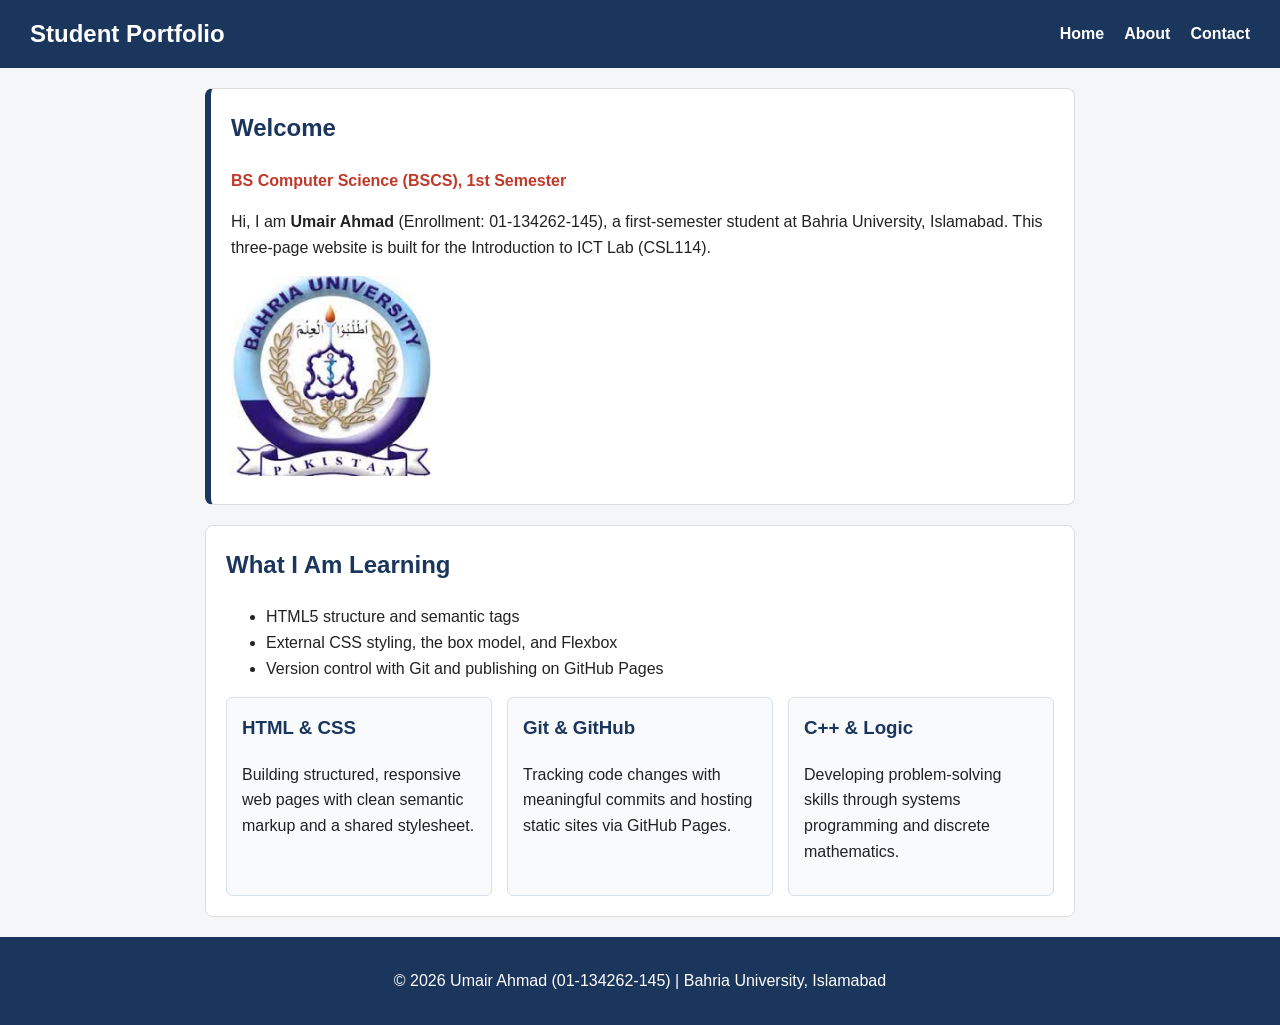
==== commit dc31a530: "Restore clean Home and About HTML pages" ====
--- a/index.html
+++ b/index.html
@@ -1,338 +1,64 @@
 <!DOCTYPE html>
-<!-- saved from url=(0060)https://github.com/umair4334/my-website/blob/main/index.html -->
-<html lang="en" data-render-ssr="false" data-color-mode="auto" data-light-theme="light" data-dark-theme="dark" data-a11y-animated-images="system" data-a11y-link-underlines="true" class="js-focus-visible" data-js-focus-visible=""><script src="chrome-extension://eppiocemhmnlbhjplcgkofciiegomcon/content/location/location.js" id="eppiocemhmnlbhjplcgkofciiegomcon"></script><script src="chrome-extension://eppiocemhmnlbhjplcgkofciiegomcon/libs/extend-native-history-api.js"></script><script src="chrome-extension://eppiocemhmnlbhjplcgkofciiegomcon/libs/requests.js"></script><head><meta http-equiv="Content-Type" content="text/html; charset=UTF-8"><style>.ͼ1.cm-focused {outline: 1px dotted #212121;}
-.ͼ1 {position: relative !important; box-sizing: border-box; display: flex !important; flex-direction: column;}
-.ͼ1 .cm-scroller {display: flex !important; align-items: flex-start !important; font-family: monospace; line-height: 1.4; height: 100%; overflow-x: auto; position: relative; z-index: 0; overflow-anchor: none;}
-.ͼ1 .cm-content[contenteditable=true] {-webkit-user-modify: read-write-plaintext-only;}
-.ͼ1 .cm-content {margin: 0; flex-grow: 2; flex-shrink: 0; display: block; white-space: pre; word-wrap: normal; box-sizing: border-box; min-height: 100%; padding: 4px 0; outline: none;}
-.ͼ1 .cm-lineWrapping {white-space: pre-wrap; white-space: break-spaces; word-break: break-word; overflow-wrap: anywhere; flex-shrink: 1;}
-.ͼ2 .cm-content {caret-color: black;}
-.ͼ3 .cm-content {caret-color: white;}
-.ͼ1 .cm-line {display: block; padding: 0 2px 0 6px;}
-.ͼ1 .cm-layer > * {position: absolute;}
-.ͼ1 .cm-layer {user-select: none; position: absolute; left: 0; top: 0; contain: size style;}
-.ͼ2 .cm-selectionBackground {background: #d9d9d9;}
-.ͼ3 .cm-selectionBackground {background: #222;}
-.ͼ2.cm-focused > .cm-scroller > .cm-selectionLayer .cm-selectionBackground {background: #d7d4f0;}
-.ͼ3.cm-focused > .cm-scroller > .cm-selectionLayer .cm-selectionBackground {background: #233;}
-.ͼ1 .cm-cursorLayer {pointer-events: none;}
-.ͼ1.cm-focused > .cm-scroller > .cm-cursorLayer {animation: steps(1) cm-blink 1.2s infinite;}
-@keyframes cm-blink {50% {opacity: 0;}}
-@keyframes cm-blink2 {50% {opacity: 0;}}
-.ͼ1 .cm-cursor, .ͼ1 .cm-dropCursor {border-left: 1.2px solid black; margin-left: -0.6px; pointer-events: none;}
-.ͼ1 .cm-cursor {display: none;}
-.ͼ3 .cm-cursor {border-left-color: #ddd;}
-.ͼ1 .cm-selectionHandle {background-color: currentColor; width: 1.5px;}
-.ͼ1 .cm-selectionHandle-start::before, .ͼ1 .cm-selectionHandle-end::before {content: ""; background-color: inherit; border-radius: 50%; width: 8px; height: 8px; position: absolute; left: -3.25px;}
-.ͼ1 .cm-selectionHandle-start::before {top: -8px;}
-.ͼ1 .cm-selectionHandle-end::before {bottom: -8px;}
-.ͼ1 .cm-dropCursor {position: absolute;}
-.ͼ1.cm-focused > .cm-scroller > .cm-cursorLayer .cm-cursor {display: block;}
-.ͼ1 .cm-iso {unicode-bidi: isolate;}
-.ͼ1 .cm-announced {position: fixed; top: -10000px;}
-@media print {.ͼ1 .cm-announced {display: none;}}
-.ͼ2 .cm-activeLine {background-color: #cceeff44;}
-.ͼ3 .cm-activeLine {background-color: #99eeff33;}
-.ͼ2 .cm-specialChar {color: red;}
-.ͼ3 .cm-specialChar {color: #f78;}
-.ͼ1 .cm-gutters {flex-shrink: 0; display: flex; height: 100%; box-sizing: border-box; z-index: 200;}
-.ͼ1 .cm-gutters-before {inset-inline-start: 0;}
-.ͼ1 .cm-gutters-after {inset-inline-end: 0;}
-.ͼ2 .cm-gutters.cm-gutters-before {border-right-width: 1px;}
-.ͼ2 .cm-gutters.cm-gutters-after {border-left-width: 1px;}
-.ͼ2 .cm-gutters {background-color: #f5f5f5; color: #6c6c6c; border: 0px solid #ddd;}
-.ͼ3 .cm-gutters {background-color: #333338; color: #ccc;}
-.ͼ1 .cm-gutter {display: flex !important; flex-direction: column; flex-shrink: 0; box-sizing: border-box; min-height: 100%; overflow: hidden;}
-.ͼ1 .cm-gutterElement {box-sizing: border-box;}
-.ͼ1 .cm-lineNumbers .cm-gutterElement {padding: 0 3px 0 5px; min-width: 20px; text-align: right; white-space: nowrap;}
-.ͼ2 .cm-activeLineGutter {background-color: #e2f2ff;}
-.ͼ3 .cm-activeLineGutter {background-color: #222227;}
-.ͼ1 .cm-panels {box-sizing: border-box; position: sticky; left: 0; right: 0; z-index: 300;}
-.ͼ2 .cm-panels {background-color: #f5f5f5; color: black;}
-.ͼ1 .cm-panels-top {top: 0;}
-.ͼ1 .cm-panels-bottom {bottom: 0;}
-.ͼ2 .cm-panels-top {border-bottom: 1px solid #ddd;}
-.ͼ2 .cm-panels-bottom {border-top: 1px solid #ddd;}
-.ͼ3 .cm-panels {background-color: #333338; color: white;}
-.ͼ1 .cm-dialog label {font-size: 80%;}
-.ͼ1 .cm-dialog {padding: 2px 19px 4px 6px; position: relative;}
-.ͼ1 .cm-dialog-close {position: absolute; top: 3px; right: 4px; background-color: inherit; border: none; font: inherit; font-size: 14px; padding: 0;}
-.ͼ1 .cm-tab {display: inline-block; overflow: hidden; vertical-align: bottom;}
-.ͼ1 .cm-widgetBuffer {vertical-align: text-top; height: 1em; width: 0; display: inline;}
-.ͼ1 .cm-placeholder {color: #888; display: inline-block; vertical-align: top; user-select: none;}
-.ͼ1 .cm-highlightSpace {background: radial-gradient(circle at 50% 55%, #aaa 20%, transparent 0) no-repeat; background-size: .4em; background-position: calc(min(50%, 0px)) center;}
-.ͼ1 .cm-highlightTab {background-image: url('data:image/svg+xml,<svg xmlns="http://www.w3.org/2000/svg" width="200" height="20"><path stroke="%23888" stroke-width="1" fill="none" d="M1 10H196L190 5M190 15L196 10M197 4L197 16"/></svg>'); background-size: auto 100%; background-position: right 90%; background-repeat: no-repeat;}
-.ͼ1 .cm-trailingSpace {background-color: #ff332255;}
-.ͼ1 .cm-button {vertical-align: middle; color: inherit; font-size: 70%; padding: .2em 1em; border-radius: 1px;}
-.ͼ2 .cm-button:active {background-image: linear-gradient(#b4b4b4, #d0d3d6);}
-.ͼ2 .cm-button {background-image: linear-gradient(#eff1f5, #d9d9df); border: 1px solid #888;}
-.ͼ3 .cm-button:active {background-image: linear-gradient(#111, #333);}
-.ͼ3 .cm-button {background-image: linear-gradient(#393939, #111); border: 1px solid #888;}
-.ͼ1 .cm-textfield {vertical-align: middle; color: inherit; font-size: 70%; border: 1px solid silver; padding: .2em .5em;}
-.ͼ2 .cm-textfield {background-color: white;}
-.ͼ3 .cm-textfield {border: 1px solid #555; background-color: inherit;}
-.ͼ1 .cm-panel.cm-search [name=close] {position: absolute; top: 0; right: 4px; background-color: inherit; border: none; font: inherit; padding: 0; margin: 0;}
-.ͼ1 .cm-panel.cm-search input, .ͼ1 .cm-panel.cm-search button, .ͼ1 .cm-panel.cm-search label {margin: .2em .6em .2em 0;}
-.ͼ1 .cm-panel.cm-search input[type=checkbox] {margin-right: .2em;}
-.ͼ1 .cm-panel.cm-search label {font-size: 80%; white-space: pre;}
-.ͼ1 .cm-panel.cm-search {padding: 2px 6px 4px; position: relative;}
-.ͼ2 .cm-searchMatch {background-color: #ffff0054;}
-.ͼ3 .cm-searchMatch {background-color: #00ffff8a;}
-.ͼ2 .cm-searchMatch-selected {background-color: #ff6a0054;}
-.ͼ3 .cm-searchMatch-selected {background-color: #ff00ff8a;}
-.ͼ1.cm-focused .cm-matchingBracket {background-color: #328c8252;}
-.ͼ1.cm-focused .cm-nonmatchingBracket {background-color: #bb555544;}
-.ͼ1m {color: var(--codeMirror-syntax-fgColor-keyword, var(--color-codemirror-syntax-keyword));}
-.ͼ1n {color: var(--codeMirror-syntax-fgColor-comment, var(--color-codemirror-syntax-comment));}
-.ͼ1o {color: var(--codeMirror-matchingBracket-fgColor, var(--color-codemirror-matchingbracket-text));}
-.ͼ1p {color: var(--codeMirror-syntax-fgColor-string, var(--color-codemirror-syntax-string));}
-.ͼ1q {color: var(--codeMirror-syntax-fgColor-constant, var(--color-codemirror-syntax-constant));}
-.ͼ1r {color: var(--codeMirror-syntax-fgColor-constant, var(--color-codemirror-syntax-constant));}
-.ͼ1s {color: var(--codeMirror-syntax-fgColor-entity, var(--color-codemirror-syntax-entity));}
-.ͼ1t {color: var(--codeMirror-syntax-fgColor-variable, var(--color-codemirror-syntax-variable));}
-.ͼ1u {color: inherit;}
-.ͼ1v {font-weight: bold; color: inherit !important;}
-.ͼ1w {color: var(--codeMirror-syntax-fgColor-comment, var(--color-codemirror-syntax-comment));}
-.ͼ1x {text-decoration: underline;}
-.ͼ1y {font-style: italic;}
-.ͼ1z {font-weight: bold;}
-.ͼ20 {text-decoration: line-through;}
-.ͼ21 {color: var(--color-prettylights-syntax-constant);}
-.ͼ22 {color: var(--color-prettylights-syntax-entity-tag);}
-.ͼ1l {background: var(--codeMirror-bgColor, var(--color-codemirror-bg)); color: var(--codeMirror-fgColor, var(--color-codemirror-text)); cursor: text;}
-.ͼ1l .cm-gutters, .ͼ1l .cm-gutters.cm-gutters-before {background: var(--codeMirror-gutters-bgColor, var(--color-codemirror-gutters-bg)); border-right-width: 0;}
-.ͼ1l .cm-lineNumbers .cm-gutterElement {color: var(--codeMirror-lineNumber-fgColor, var(--color-codemirror-linenumber-text)); font-family: var(--fontStack-monospace); font-size: var(--codeMirror-gutter-fontSize, var(--codeMirror-content-fontSize, 12px)); line-height: 20px; padding: 0 16px 0 16px;}
-.ͼ1l .cm-content {caret-color: var(--codeMirror-cursor-fgColor, var(--color-codemirror-cursor)); font-family: var(--fontStack-monospace); font-size: var(--codeMirror-content-fontSize, 12px); background: var(--codeMirror-lines-bgColor, var(--color-codemirror-lines-bg)); line-height: 20px; padding-top: 8px;}
-.ͼ1l.cm-focused .cm-selectionBackground, .ͼ1l .cm-selectionBackground, .ͼ1l .cm-content ::selection {background-color: var(--codeMirror-selection-bgColor, var(--color-codemirror-selection-bg, #d7d4f0));}
-.ͼ1l.cm-focused {outline: none;}
-.ͼ1l.hide-help-until-focus.cm-focused .cm-panels-bottom {display: block;}
-.ͼ1l.hide-help-until-focus .cm-panels-bottom {display: none;}
-.ͼ1l.hide-help .cm-panels-top {display: none; position: absolute;}
-.ͼ1l .cm-content ::-moz-selection {background-color: var(--codeMirror-selection-bgColor, var(--color-codemirror-selection-bg, #d7d4f0));}
-.ͼ1l .cm-activeLine {background-color: var(--codeMirror-activeline-bgColor, var(--color-codemirror-activeline-bg));}
-.ͼ1l .cm-selectionAttachment-mark {background-color: var(--bgColor-accent-muted, var(--codeMirror-selection-bgColor, #d7d4f0)); border-bottom: 1px solid var(--borderColor-accent-emphasis, var(--color-accent-fg)); box-sizing: border-box;}
-.ͼ1l .cm-selectionAttachment-line {background-color: var(--bgColor-accent-muted, var(--codeMirror-selection-bgColor, #d7d4f0)); box-sizing: border-box;}
-.ͼ1l .cm-selectionAttachment-gutter {background-color: var(--bgColor-accent-muted, var(--codeMirror-selection-bgColor, #d7d4f0)); box-shadow: inset 2px 0 0 var(--borderColor-accent-emphasis, var(--color-accent-fg)); color: var(--fgColor-accent, var(--color-accent-fg)); font-weight: 600; box-sizing: border-box;}
-.ͼ1l .cm-line {padding-left: 16px;}
-.ͼ1l .cm-help-panel {background: var(--bgColor-muted, var(--color-canvas-subtle)); padding: 7px 10px; margin: 0; font-size: 13px; line-height: 16px; color: var(--fgColor-muted, var(--color-fg-muted)); cursor: default;}
-.ͼ1l .cm-panels-bottom {border-top: var(--borderWidth-thin, 1px) solid var(--borderColor-default, var(--color-border-default)); background: none;}
-@media (max-width: 544px) {.ͼ1l .cm-panels-bottom {position: relative;}}
-.ͼ1l .cm-panel.cm-search {background: var(--bgColor-muted, var(--color-canvas-subtle)); padding: 8px; font-size: 16px;}
-.ͼ1l .cm-panel.cm-search > button {border-radius: 6px; padding: 4px 8px; background: var(--codeMirror-bgColor, var(--color-codemirror-bg)); color: var(--button-default-fgColor-rest, var(--color-btn-text)); border: 1px solid var(--button-default-borderColor-rest, var(--color-btn-border)); text-transform: capitalize;}
-.ͼ1l .cm-panel.cm-search > label {color: var(--fgColor-default, var(--color-fg-default)); text-transform: capitalize; font-size: 12px;}
-.ͼ1l .cm-panel.cm-search > input {border-radius: 6px; padding: 4px 8px; background: var(--bgColor-default, var(--color-canvas-default)); color: var(--fgColor-default, var(--color-fg-default)); border: 1px solid var(--borderColor-default, var(--color-border-default)); font-size: 12px;}
-.ͼ1l .cm-panel.cm-search > button[name="close"] {padding: 4px;}
-.ͼ1l .cm-panels-top {border-bottom: var(--borderWidth-thin, 1px) solid var(--color-border-default); background: none;}
-.ͼ1l .cm-panel.cm-search input, .ͼ1l .cm-panel.cm-search button, .ͼ1l .cm-panel.cm-search label {margin-right: 8px; margin-bottom: 4px; margin-top: 4px; margin-left: 0;}
-.ͼ1l .cm-lintRange {cursor: help; background-image: none !important;}
-.ͼ1l .cm-placeholder {height: 1em; color: var(--fgColor-muted);}
-.ͼ1l.custom-tooltips .cm-tooltip {border: none !important; background-color: transparent !important;}
-.ͼ1l.custom-tooltips .cm-diagnostic {padding: 0; margin-left: 0 !important; border-left: none !important; white-space: unset;}
-.ͼ16 {color: var(--codeMirror-syntax-fgColor-keyword, var(--color-codemirror-syntax-keyword));}
-.ͼ17 {color: var(--codeMirror-syntax-fgColor-comment, var(--color-codemirror-syntax-comment));}
-.ͼ18 {color: var(--codeMirror-matchingBracket-fgColor, var(--color-codemirror-matchingbracket-text));}
-.ͼ19 {color: var(--codeMirror-syntax-fgColor-string, var(--color-codemirror-syntax-string));}
-.ͼ1a {color: var(--codeMirror-syntax-fgColor-constant, var(--color-codemirror-syntax-constant));}
-.ͼ1b {color: var(--codeMirror-syntax-fgColor-constant, var(--color-codemirror-syntax-constant));}
-.ͼ1c {color: var(--codeMirror-syntax-fgColor-entity, var(--color-codemirror-syntax-entity));}
-.ͼ1d {color: var(--codeMirror-syntax-fgColor-variable, var(--color-codemirror-syntax-variable));}
-.ͼ1e {color: inherit;}
-.ͼ1f {font-weight: bold; color: inherit !important;}
-.ͼ1g {color: var(--codeMirror-syntax-fgColor-comment, var(--color-codemirror-syntax-comment));}
-.ͼ1h {text-decoration: underline;}
-.ͼ1i {font-style: italic;}
-.ͼ1j {font-weight: bold;}
-.ͼ1k {text-decoration: line-through;}
-.ͼ15 {background: var(--codeMirror-bgColor, var(--color-codemirror-bg)); color: var(--codeMirror-fgColor, var(--color-codemirror-text)); cursor: text;}
-.ͼ15 .cm-gutters, .ͼ15 .cm-gutters.cm-gutters-before {background: var(--codeMirror-gutters-bgColor, var(--color-codemirror-gutters-bg)); border-right-width: 0;}
-.ͼ15 .cm-lineNumbers .cm-gutterElement {color: var(--codeMirror-lineNumber-fgColor, var(--color-codemirror-linenumber-text)); font-family: var(--fontStack-monospace); font-size: var(--codeMirror-gutter-fontSize, var(--codeMirror-content-fontSize, 12px)); line-height: 20px; padding: 0 16px 0 16px;}
-.ͼ15 .cm-content {caret-color: var(--codeMirror-cursor-fgColor, var(--color-codemirror-cursor)); font-family: var(--fontStack-monospace); font-size: var(--codeMirror-content-fontSize, 12px); background: var(--codeMirror-lines-bgColor, var(--color-codemirror-lines-bg)); line-height: 20px; padding-top: 8px;}
-.ͼ15.cm-focused .cm-selectionBackground, .ͼ15 .cm-selectionBackground, .ͼ15 .cm-content ::selection {background-color: var(--codeMirror-selection-bgColor, var(--color-codemirror-selection-bg, #d7d4f0));}
-.ͼ15.cm-focused {outline: none;}
-.ͼ15.hide-help-until-focus.cm-focused .cm-panels-bottom {display: block;}
-.ͼ15.hide-help-until-focus .cm-panels-bottom {display: none;}
-.ͼ15.hide-help .cm-panels-top {display: none; position: absolute;}
-.ͼ15 .cm-content ::-moz-selection {background-color: var(--codeMirror-selection-bgColor, var(--color-codemirror-selection-bg, #d7d4f0));}
-.ͼ15 .cm-activeLine {background-color: var(--codeMirror-activeline-bgColor, var(--color-codemirror-activeline-bg));}
-.ͼ15 .cm-selectionAttachment-mark {background-color: var(--bgColor-accent-muted, var(--codeMirror-selection-bgColor, #d7d4f0)); border-bottom: 1px solid var(--borderColor-accent-emphasis, var(--color-accent-fg)); box-sizing: border-box;}
-.ͼ15 .cm-selectionAttachment-line {background-color: var(--bgColor-accent-muted, var(--codeMirror-selection-bgColor, #d7d4f0)); box-sizing: border-box;}
-.ͼ15 .cm-selectionAttachment-gutter {background-color: var(--bgColor-accent-muted, var(--codeMirror-selection-bgColor, #d7d4f0)); box-shadow: inset 2px 0 0 var(--borderColor-accent-emphasis, var(--color-accent-fg)); color: var(--fgColor-accent, var(--color-accent-fg)); font-weight: 600; box-sizing: border-box;}
-.ͼ15 .cm-line {padding-left: 16px;}
-.ͼ15 .cm-help-panel {background: var(--bgColor-muted, var(--color-canvas-subtle)); padding: 7px 10px; margin: 0; font-size: 13px; line-height: 16px; color: var(--fgColor-muted, var(--color-fg-muted)); cursor: default;}
-.ͼ15 .cm-panels-bottom {border-top: var(--borderWidth-thin, 1px) solid var(--borderColor-default, var(--color-border-default)); background: none;}
-@media (max-width: 544px) {.ͼ15 .cm-panels-bottom {position: relative;}}
-.ͼ15 .cm-panel.cm-search {background: var(--bgColor-muted, var(--color-canvas-subtle)); padding: 8px; font-size: 16px;}
-.ͼ15 .cm-panel.cm-search > button {border-radius: 6px; padding: 4px 8px; background: var(--codeMirror-bgColor, var(--color-codemirror-bg)); color: var(--button-default-fgColor-rest, var(--color-btn-text)); border: 1px solid var(--button-default-borderColor-rest, var(--color-btn-border)); text-transform: capitalize;}
-.ͼ15 .cm-panel.cm-search > label {color: var(--fgColor-default, var(--color-fg-default)); text-transform: capitalize; font-size: 12px;}
-.ͼ15 .cm-panel.cm-search > input {border-radius: 6px; padding: 4px 8px; background: var(--bgColor-default, var(--color-canvas-default)); color: var(--fgColor-default, var(--color-fg-default)); border: 1px solid var(--borderColor-default, var(--color-border-default)); font-size: 12px;}
-.ͼ15 .cm-panel.cm-search > button[name="close"] {padding: 4px;}
-.ͼ15 .cm-panels-top {border-bottom: var(--borderWidth-thin, 1px) solid var(--color-border-default); background: none;}
-.ͼ15 .cm-panel.cm-search input, .ͼ15 .cm-panel.cm-search button, .ͼ15 .cm-panel.cm-search label {margin-right: 8px; margin-bottom: 4px; margin-top: 4px; margin-left: 0;}
-.ͼ15 .cm-lintRange {cursor: help; background-image: none !important;}
-.ͼ15 .cm-placeholder {height: 1em; color: var(--fgColor-muted);}
-.ͼ15.custom-tooltips .cm-tooltip {border: none !important; background-color: transparent !important;}
-.ͼ15.custom-tooltips .cm-diagnostic {padding: 0; margin-left: 0 !important; border-left: none !important; white-space: unset;}
-.ͼ14 {height: 85vh; min-height: ; width: 100%;}
-.ͼn {color: var(--codeMirror-syntax-fgColor-keyword, var(--color-codemirror-syntax-keyword));}
-.ͼo {color: var(--codeMirror-syntax-fgColor-comment, var(--color-codemirror-syntax-comment));}
-.ͼp {color: var(--codeMirror-matchingBracket-fgColor, var(--color-codemirror-matchingbracket-text));}
-.ͼq {color: var(--codeMirror-syntax-fgColor-string, var(--color-codemirror-syntax-string));}
-.ͼr {color: var(--codeMirror-syntax-fgColor-constant, var(--color-codemirror-syntax-constant));}
-.ͼs {color: var(--codeMirror-syntax-fgColor-constant, var(--color-codemirror-syntax-constant));}
-.ͼt {color: var(--codeMirror-syntax-fgColor-entity, var(--color-codemirror-syntax-entity));}
-.ͼu {color: var(--codeMirror-syntax-fgColor-variable, var(--color-codemirror-syntax-variable));}
-.ͼv {color: inherit;}
-.ͼw {font-weight: bold; color: inherit !important;}
-.ͼx {color: var(--codeMirror-syntax-fgColor-comment, var(--color-codemirror-syntax-comment));}
-.ͼy {text-decoration: underline;}
-.ͼz {font-style: italic;}
-.ͼ10 {font-weight: bold;}
-.ͼ11 {text-decoration: line-through;}
-.ͼ12 {color: var(--color-prettylights-syntax-constant);}
-.ͼ13 {color: var(--color-prettylights-syntax-entity-tag);}
-.ͼm {background: var(--codeMirror-bgColor, var(--color-codemirror-bg)); color: var(--codeMirror-fgColor, var(--color-codemirror-text)); cursor: text;}
-.ͼm .cm-gutters, .ͼm .cm-gutters.cm-gutters-before {background: var(--codeMirror-gutters-bgColor, var(--color-codemirror-gutters-bg)); border-right-width: 0;}
-.ͼm .cm-lineNumbers .cm-gutterElement {color: var(--codeMirror-lineNumber-fgColor, var(--color-codemirror-linenumber-text)); font-family: var(--fontStack-monospace); font-size: var(--codeMirror-gutter-fontSize, var(--codeMirror-content-fontSize, 12px)); line-height: 20px; padding: 0 16px 0 16px;}
-.ͼm .cm-content {caret-color: var(--codeMirror-cursor-fgColor, var(--color-codemirror-cursor)); font-family: var(--fontStack-monospace); font-size: var(--codeMirror-content-fontSize, 12px); background: var(--codeMirror-lines-bgColor, var(--color-codemirror-lines-bg)); line-height: 20px; padding-top: 8px;}
-.ͼm.cm-focused .cm-selectionBackground, .ͼm .cm-selectionBackground, .ͼm .cm-content ::selection {background-color: var(--codeMirror-selection-bgColor, var(--color-codemirror-selection-bg, #d7d4f0));}
-.ͼm.cm-focused {outline: none;}
-.ͼm.hide-help-until-focus.cm-focused .cm-panels-bottom {display: block;}
-.ͼm.hide-help-until-focus .cm-panels-bottom {display: none;}
-.ͼm.hide-help .cm-panels-top {display: none; position: absolute;}
-.ͼm .cm-content ::-moz-selection {background-color: var(--codeMirror-selection-bgColor, var(--color-codemirror-selection-bg, #d7d4f0));}
-.ͼm .cm-activeLine {background-color: var(--codeMirror-activeline-bgColor, var(--color-codemirror-activeline-bg));}
-.ͼm .cm-selectionAttachment-mark {background-color: var(--bgColor-accent-muted, var(--codeMirror-selection-bgColor, #d7d4f0)); border-bottom: 1px solid var(--borderColor-accent-emphasis, var(--color-accent-fg)); box-sizing: border-box;}
-.ͼm .cm-selectionAttachment-line {background-color: var(--bgColor-accent-muted, var(--codeMirror-selection-bgColor, #d7d4f0)); box-sizing: border-box;}
-.ͼm .cm-selectionAttachment-gutter {background-color: var(--bgColor-accent-muted, var(--codeMirror-selection-bgColor, #d7d4f0)); box-shadow: inset 2px 0 0 var(--borderColor-accent-emphasis, var(--color-accent-fg)); color: var(--fgColor-accent, var(--color-accent-fg)); font-weight: 600; box-sizing: border-box;}
-.ͼm .cm-line {padding-left: 16px;}
-.ͼm .cm-help-panel {background: var(--bgColor-muted, var(--color-canvas-subtle)); padding: 7px 10px; margin: 0; font-size: 13px; line-height: 16px; color: var(--fgColor-muted, var(--color-fg-muted)); cursor: default;}
-.ͼm .cm-panels-bottom {border-top: var(--borderWidth-thin, 1px) solid var(--borderColor-default, var(--color-border-default)); background: none;}
-@media (max-width: 544px) {.ͼm .cm-panels-bottom {position: relative;}}
-.ͼm .cm-panel.cm-search {background: var(--bgColor-muted, var(--color-canvas-subtle)); padding: 8px; font-size: 16px;}
-.ͼm .cm-panel.cm-search > button {border-radius: 6px; padding: 4px 8px; background: var(--codeMirror-bgColor, var(--color-codemirror-bg)); color: var(--button-default-fgColor-rest, var(--color-btn-text)); border: 1px solid var(--button-default-borderColor-rest, var(--color-btn-border)); text-transform: capitalize;}
-.ͼm .cm-panel.cm-search > label {color: var(--fgColor-default, var(--color-fg-default)); text-transform: capitalize; font-size: 12px;}
-.ͼm .cm-panel.cm-search > input {border-radius: 6px; padding: 4px 8px; background: var(--bgColor-default, var(--color-canvas-default)); color: var(--fgColor-default, var(--color-fg-default)); border: 1px solid var(--borderColor-default, var(--color-border-default)); font-size: 12px;}
-.ͼm .cm-panel.cm-search > button[name="close"] {padding: 4px;}
-.ͼm .cm-panels-top {border-bottom: var(--borderWidth-thin, 1px) solid var(--color-border-default); background: none;}
-.ͼm .cm-panel.cm-search input, .ͼm .cm-panel.cm-search button, .ͼm .cm-panel.cm-search label {margin-right: 8px; margin-bottom: 4px; margin-top: 4px; margin-left: 0;}
-.ͼm .cm-lintRange {cursor: help; background-image: none !important;}
-.ͼm .cm-placeholder {height: 1em; color: var(--fgColor-muted);}
-.ͼm.custom-tooltips .cm-tooltip {border: none !important; background-color: transparent !important;}
-.ͼm.custom-tooltips .cm-diagnostic {padding: 0; margin-left: 0 !important; border-left: none !important; white-space: unset;}
-.ͼ7 {color: var(--codeMirror-syntax-fgColor-keyword, var(--color-codemirror-syntax-keyword));}
-.ͼ8 {color: var(--codeMirror-syntax-fgColor-comment, var(--color-codemirror-syntax-comment));}
-.ͼ9 {color: var(--codeMirror-matchingBracket-fgColor, var(--color-codemirror-matchingbracket-text));}
-.ͼa {color: var(--codeMirror-syntax-fgColor-string, var(--color-codemirror-syntax-string));}
-.ͼb {color: var(--codeMirror-syntax-fgColor-constant, var(--color-codemirror-syntax-constant));}
-.ͼc {color: var(--codeMirror-syntax-fgColor-constant, var(--color-codemirror-syntax-constant));}
-.ͼd {color: var(--codeMirror-syntax-fgColor-entity, var(--color-codemirror-syntax-entity));}
-.ͼe {color: var(--codeMirror-syntax-fgColor-variable, var(--color-codemirror-syntax-variable));}
-.ͼf {color: inherit;}
-.ͼg {font-weight: bold; color: inherit !important;}
-.ͼh {color: var(--codeMirror-syntax-fgColor-comment, var(--color-codemirror-syntax-comment));}
-.ͼi {text-decoration: underline;}
-.ͼj {font-style: italic;}
-.ͼk {font-weight: bold;}
-.ͼl {text-decoration: line-through;}
-.ͼ6 {background: var(--codeMirror-bgColor, var(--color-codemirror-bg)); color: var(--codeMirror-fgColor, var(--color-codemirror-text)); cursor: text;}
-.ͼ6 .cm-gutters, .ͼ6 .cm-gutters.cm-gutters-before {background: var(--codeMirror-gutters-bgColor, var(--color-codemirror-gutters-bg)); border-right-width: 0;}
-.ͼ6 .cm-lineNumbers .cm-gutterElement {color: var(--codeMirror-lineNumber-fgColor, var(--color-codemirror-linenumber-text)); font-family: var(--fontStack-monospace); font-size: var(--codeMirror-gutter-fontSize, var(--codeMirror-content-fontSize, 12px)); line-height: 20px; padding: 0 16px 0 16px;}
-.ͼ6 .cm-content {caret-color: var(--codeMirror-cursor-fgColor, var(--color-codemirror-cursor)); font-family: var(--fontStack-monospace); font-size: var(--codeMirror-content-fontSize, 12px); background: var(--codeMirror-lines-bgColor, var(--color-codemirror-lines-bg)); line-height: 20px; padding-top: 8px;}
-.ͼ6.cm-focused .cm-selectionBackground, .ͼ6 .cm-selectionBackground, .ͼ6 .cm-content ::selection {background-color: var(--codeMirror-selection-bgColor, var(--color-codemirror-selection-bg, #d7d4f0));}
-.ͼ6.cm-focused {outline: none;}
-.ͼ6.hide-help-until-focus.cm-focused .cm-panels-bottom {display: block;}
-.ͼ6.hide-help-until-focus .cm-panels-bottom {display: none;}
-.ͼ6.hide-help .cm-panels-top {display: none; position: absolute;}
-.ͼ6 .cm-content ::-moz-selection {background-color: var(--codeMirror-selection-bgColor, var(--color-codemirror-selection-bg, #d7d4f0));}
-.ͼ6 .cm-activeLine {background-color: var(--codeMirror-activeline-bgColor, var(--color-codemirror-activeline-bg));}
-.ͼ6 .cm-selectionAttachment-mark {background-color: var(--bgColor-accent-muted, var(--codeMirror-selection-bgColor, #d7d4f0)); border-bottom: 1px solid var(--borderColor-accent-emphasis, var(--color-accent-fg)); box-sizing: border-box;}
-.ͼ6 .cm-selectionAttachment-line {background-color: var(--bgColor-accent-muted, var(--codeMirror-selection-bgColor, #d7d4f0)); box-sizing: border-box;}
-.ͼ6 .cm-selectionAttachment-gutter {background-color: var(--bgColor-accent-muted, var(--codeMirror-selection-bgColor, #d7d4f0)); box-shadow: inset 2px 0 0 var(--borderColor-accent-emphasis, var(--color-accent-fg)); color: var(--fgColor-accent, var(--color-accent-fg)); font-weight: 600; box-sizing: border-box;}
-.ͼ6 .cm-line {padding-left: 16px;}
-.ͼ6 .cm-help-panel {background: var(--bgColor-muted, var(--color-canvas-subtle)); padding: 7px 10px; margin: 0; font-size: 13px; line-height: 16px; color: var(--fgColor-muted, var(--color-fg-muted)); cursor: default;}
-.ͼ6 .cm-panels-bottom {border-top: var(--borderWidth-thin, 1px) solid var(--borderColor-default, var(--color-border-default)); background: none;}
-@media (max-width: 544px) {.ͼ6 .cm-panels-bottom {position: relative;}}
-.ͼ6 .cm-panel.cm-search {background: var(--bgColor-muted, var(--color-canvas-subtle)); padding: 8px; font-size: 16px;}
-.ͼ6 .cm-panel.cm-search > button {border-radius: 6px; padding: 4px 8px; background: var(--codeMirror-bgColor, var(--color-codemirror-bg)); color: var(--button-default-fgColor-rest, var(--color-btn-text)); border: 1px solid var(--button-default-borderColor-rest, var(--color-btn-border)); text-transform: capitalize;}
-.ͼ6 .cm-panel.cm-search > label {color: var(--fgColor-default, var(--color-fg-default)); text-transform: capitalize; font-size: 12px;}
-.ͼ6 .cm-panel.cm-search > input {border-radius: 6px; padding: 4px 8px; background: var(--bgColor-default, var(--color-canvas-default)); color: var(--fgColor-default, var(--color-fg-default)); border: 1px solid var(--borderColor-default, var(--color-border-default)); font-size: 12px;}
-.ͼ6 .cm-panel.cm-search > button[name="close"] {padding: 4px;}
-.ͼ6 .cm-panels-top {border-bottom: var(--borderWidth-thin, 1px) solid var(--color-border-default); background: none;}
-.ͼ6 .cm-panel.cm-search input, .ͼ6 .cm-panel.cm-search button, .ͼ6 .cm-panel.cm-search label {margin-right: 8px; margin-bottom: 4px; margin-top: 4px; margin-left: 0;}
-.ͼ6 .cm-lintRange {cursor: help; background-image: none !important;}
-.ͼ6 .cm-placeholder {height: 1em; color: var(--fgColor-muted);}
-.ͼ6.custom-tooltips .cm-tooltip {border: none !important; background-color: transparent !important;}
-.ͼ6.custom-tooltips .cm-diagnostic {padding: 0; margin-left: 0 !important; border-left: none !important; white-space: unset;}
-.ͼ5 {height: 85vh; min-height: ; width: 100%;}
-</style><meta name="viewport" content="width=device-width, initial-scale=1" nonce=""><link rel="preload" as="image" href="./index_files/321138947"><link rel="preload" as="image" href="https://avatars.githubusercontent.com/u/321138947?s=60&amp;v=4"><style data-precedence="github-ui-cascade-layer-order" data-href="github-ui-cascade-layer-order">@layer primer-css-base,primer-react,recipes,properties,tailwind-theme,utilities;</style><link rel="stylesheet" href="./index_files/index-BMnP-cfX.css" crossorigin="anonymous" nonce="" data-precedence="default"><link rel="stylesheet" href="./index_files/light-Az9Ud4P0.css" data-theme="light" crossorigin="anonymous" nonce="" data-precedence="default"><link rel="stylesheet" href="./index_files/dark-DeeaFiWu.css" data-theme="dark" crossorigin="anonymous" nonce="" data-precedence="default"><link rel="stylesheet" href="./index_files/index-D1dehyc5.css" crossorigin="anonymous" nonce="" data-precedence="default"><link rel="stylesheet" href="./index_files/index-D-S89MAN.css" crossorigin="anonymous" nonce="" data-precedence="default"><link rel="stylesheet" href="./index_files/primer-react-CRqncrP6.css" crossorigin="anonymous" nonce="" data-precedence="default"><link rel="stylesheet" href="./index_files/index-_6NFK0tR.css" crossorigin="anonymous" nonce="" data-precedence="default"><link rel="stylesheet" href="./index_files/IpmBannerBase-Cty3zTqp.css" crossorigin="anonymous" nonce="" data-precedence="default"><link rel="stylesheet" href="./index_files/src-CFvXHJMG.css" crossorigin="anonymous" nonce="" data-precedence="default"><link rel="stylesheet" href="./index_files/GlobalNavLayout-irMw2uX5.css" crossorigin="anonymous" nonce="" data-precedence="default"><link rel="stylesheet" href="./index_files/repo-layout-BaOgDBBg.css" crossorigin="anonymous" nonce="" data-precedence="default"><link rel="stylesheet" href="./index_files/ReposHeaderRefSelector-B9UxEzc7.css" crossorigin="anonymous" nonce="" data-precedence="default"><link rel="stylesheet" href="./index_files/repos-file-tree-view-4Z0gRkfs.css" crossorigin="anonymous" nonce="" data-precedence="default"><link rel="stylesheet" href="./index_files/ScrollMarksContainer-jgZd6-5D.css" crossorigin="anonymous" nonce="" data-precedence="default"><link rel="stylesheet" href="./index_files/SharedPageLayout-kmFQ-Zzm.css" crossorigin="anonymous" nonce="" data-precedence="default"><link rel="stylesheet" href="./index_files/CodeViewHeader-Xv6roy9P.css" crossorigin="anonymous" nonce="" data-precedence="default"><link rel="stylesheet" href="./index_files/layout-DKvBDqaB.css" crossorigin="anonymous" nonce="" data-precedence="default"><link rel="stylesheet" href="./index_files/LinkButton-Cn8HxVbV.css" crossorigin="anonymous" nonce="" data-precedence="default"><link rel="stylesheet" href="./index_files/CodeViewContextBanners-wB9-7qV-.css" crossorigin="anonymous" nonce="" data-precedence="default"><link rel="stylesheet" href="./index_files/AddFileDropdownButton-DAJ6xZPB.css" crossorigin="anonymous" nonce="" data-precedence="default"><link rel="stylesheet" href="./index_files/ReposOverviewPage-DNoctyQz.css" crossorigin="anonymous" nonce="" data-precedence="default"><script type="importmap" nonce="">{"imports":{"react":"https://github.githubassets.com/assets/react-fa5e2e82e6e0ecc0.js","react/compiler-runtime":"https://github.githubassets.com/assets/react-compiler-runtime-4610bd6d3de9c049.js","scheduler":"https://github.githubassets.com/assets/scheduler-58b860b049ca307c.js","react-dom":"https://github.githubassets.com/assets/react-dom-c7f52540bb6b77ed.js","react-dom/client":"https://github.githubassets.com/assets/react-dom-client-35b308126995de85.js","react-is":"https://github.githubassets.com/assets/react-is-e0b593954b4706d8.js","react/jsx-dev-runtime":"https://github.githubassets.com/assets/react-jsx-dev-runtime-ea55d68667d559e5.js","react/jsx-runtime":"https://github.githubassets.com/assets/react-jsx-runtime-4915cb0f5b3aff04.js","react-reconciler":"https://github.githubassets.com/assets/react-reconciler-8e99e505c4429605.js"}}</script><meta name="react-profiling" content="0"><link rel="modulepreload" href="https://github.githubassets.com/assets/react-fa5e2e82e6e0ecc0.js" crossorigin="anonymous" nonce=""><link rel="modulepreload" href="https://github.githubassets.com/assets/react-compiler-runtime-4610bd6d3de9c049.js" crossorigin="anonymous" nonce=""><link rel="modulepreload" href="https://github.githubassets.com/assets/scheduler-58b860b049ca307c.js" crossorigin="anonymous" nonce=""><link rel="modulepreload" href="https://github.githubassets.com/assets/react-dom-c7f52540bb6b77ed.js" crossorigin="anonymous" nonce=""><link rel="modulepreload" href="https://github.githubassets.com/assets/react-dom-client-35b308126995de85.js" crossorigin="anonymous" nonce=""><link rel="modulepreload" href="https://github.githubassets.com/assets/react-is-e0b593954b4706d8.js" crossorigin="anonymous" nonce=""><link rel="modulepreload" href="https://github.githubassets.com/assets/react-jsx-runtime-4915cb0f5b3aff04.js" crossorigin="anonymous" nonce=""><link rel="modulepreload" href="https://github.githubassets.com/assets/react-reconciler-8e99e505c4429605.js" crossorigin="anonymous" nonce=""><meta name="release" content="afc998826cdd963c8f91a96ae5372809ab5e296b"><meta name="fetch-nonce" content="v2:09500233-466d-47c4-84eb-ed5891788ef8"><meta name="theme-color" content="#1e2327"><meta name="color-scheme" content="light dark"><meta name="react-app-name" content="code-view"><meta name="route-pattern" content="/$owner/$repo/blob/$branch/$" data-datadog-rum-route-pattern="" data-route-source="client"><meta name="data-router-route-id" content="codeViewBlobRoute"><link rel="mask-icon" href="https://github.githubassets.com/pinned-octocat.svg" color="#000000"><link rel="alternate icon" class="js-site-favicon" type="image/png" href="https://github.githubassets.com/favicons/favicon-dark.png"><link rel="icon" class="js-site-favicon" type="image/svg+xml" href="https://github.githubassets.com/favicons/favicon-dark.svg" data-base-href="https://github.githubassets.com/favicons/favicon"><link rel="apple-touch-icon" href="https://github.githubassets.com/apple-touch-icon.png"><link rel="apple-touch-icon" sizes="180x180" href="https://github.githubassets.com/apple-touch-icon-180x180.png"><meta name="browser-errors-url" content="https://api.github.com/_private/browser/errors?service=ui"><meta name="browser-stats-url" content="https://api.github.com/_private/browser/stats?service=ui"><meta name="octolytics-url" content="https://collector.github.com/github/collect"><meta name="hostname" content="github.com"><link rel="shared-web-socket" href="wss://alive.github.com/_sockets/u/321138947/ws?session=eyJ2IjoiVjMiLCJ1IjozMjExMzg5NDcsInMiOjI0MjM2NjA2ODQsImMiOjI1NjQ4MDM5MjYsInQiOjE3OTQ4MzcyNjl9--9f1b57c85a63541f872564d574308c0d6aa89369e42a665e456acd28cea87665" data-refresh-url="/_alive" data-session-id="83a8b08703278c8a2f150238222a18cde15ef735e20045230f3fc44c053a02de"><meta property="csp-nonce" content="Xb3R4RpZHRwe+TsPX0CT6cwAzPR9RTfZ"><meta name="ui-service" content="true" nonce=""><meta name="user-login" content="umair4334" nonce=""><meta name="octolytics-actor-id" content="321138947" nonce=""><meta name="octolytics-actor-login" content="umair4334" nonce=""><meta name="octolytics-actor-hash" content="f50e9fb29804c953b3f61a30e4310bea34c3eacfd5e61436b84724d20acb2766" nonce=""><meta name="keyboard-shortcuts-preference" content="all" nonce=""><meta name="hovercards-preference" content="true" nonce=""><meta name="announcement-preference-hovercard" content="true" nonce=""><meta name="current-repo-nwo" content="umair4334/my-website" nonce=""><link rel="modulepreload" href="./index_files/index-BDlHELCf.js" crossorigin="anonymous" nonce=""><link rel="modulepreload" href="https://github.githubassets.com/assets/rolldown-runtime-C1w6yGGe.js" crossorigin="anonymous" nonce=""><link rel="modulepreload" href="https://github.githubassets.com/assets/primer-react-54Aoo0n7.js" crossorigin="anonymous" nonce=""><link rel="modulepreload" href="https://github.githubassets.com/assets/router-D4sqnNbc.js" crossorigin="anonymous" nonce=""><link rel="modulepreload" href="https://github.githubassets.com/assets/octicons~index~global-nav-layout~global-nav-layout~layout~index~tree~tree-delete~repo-overv~isidzsw4-CNRfGbI6.js" crossorigin="anonymous" nonce=""><link rel="modulepreload" href="https://github.githubassets.com/assets/octicons~index~global-nav-layout~global-nav-layout~tree~repo-overview~layout~quick-search~F~myw1gboz-uZ6sYR2J.js" crossorigin="anonymous" nonce=""><link rel="modulepreload" href="https://github.githubassets.com/assets/octicons~index~layout~index~Pulls~Issues~preload-quick-search~quick-search~IssueViewer~Dash~jbgjsc9p-CHSCTMpy.js" crossorigin="anonymous" nonce=""><link rel="modulepreload" href="https://github.githubassets.com/assets/octicons~index~layout~index~tree~tree-delete~delete~blob~blob-layout~blame~FailureAnalysisP~oke5atdo-DZmxc4HM.js" crossorigin="anonymous" nonce=""><link rel="modulepreload" href="https://github.githubassets.com/assets/octicons~index~layout~index~preload-quick-search~quick-search~IssueViewer~DashboardIssueVie~bo54cxxj-CwQaA-rh.js" crossorigin="anonymous" nonce=""><link rel="modulepreload" href="https://github.githubassets.com/assets/octicons~index~global-nav-layout~global-nav-layout~layout~index~repo-layout~tree~repo-overv~owza5qzc-D6yavMKa.js" crossorigin="anonymous" nonce=""><link rel="modulepreload" href="https://github.githubassets.com/assets/octicons~index~global-nav-layout~global-nav-layout~layout~index~tree~repo-overview~blob~bla~bqmpd2kq-COsj-H00.js" crossorigin="anonymous" nonce=""><link rel="modulepreload" href="https://github.githubassets.com/assets/octicons~index~global-nav-layout~global-nav-layout~layout~index~tree~repo-overview~layout~q~hqy78sa9-BnlVFxpS.js" crossorigin="anonymous" nonce=""><link rel="modulepreload" href="https://github.githubassets.com/assets/octicons~index~global-nav-layout~global-nav-layout~layout~index~preload-quick-search~quick-~kg5kpgi1-CniPP7pF.js" crossorigin="anonymous" nonce=""><link rel="modulepreload" href="https://github.githubassets.com/assets/octicons~index~layout~index~preload-quick-search~quick-search~CreateIssueDialog~StartConver~dedgnmaz-436pZ95L.js" crossorigin="anonymous" nonce=""><link rel="modulepreload" href="https://github.githubassets.com/assets/octicons~index~global-nav-layout~global-nav-layout~layout~index~tree~repo-overview~layout~b~cgkambaw-BRs2oRlo.js" crossorigin="anonymous" nonce=""><link rel="modulepreload" href="https://github.githubassets.com/assets/octicons~index~layout~index~CommandPaletteDotcom~TerminalLockedIcon~MoveToTopIcon~MoonIcon~~l6e8r86p-prRGacs9.js" crossorigin="anonymous" nonce=""><link rel="modulepreload" href="https://github.githubassets.com/assets/octicons~index~global-nav-layout~global-nav-layout~layout~index~tree~repo-overview~blob~bla~du3ely9b-BPce83Fg.js" crossorigin="anonymous" nonce=""><link rel="modulepreload" href="https://github.githubassets.com/assets/octicons~index~layout~index~tree~repo-overview~blob~blame~IssueViewer~DashboardIssueViewerW~jwavtyyf-ZVnTE4Tw.js" crossorigin="anonymous" nonce=""><link rel="modulepreload" href="https://github.githubassets.com/assets/octicons~index~blob-layout~file-tree-layout~tree~global-nav-layout~global-nav-layout~layout~cxcd0chq-BkLj38Gu.js" crossorigin="anonymous" nonce=""><link rel="modulepreload" href="https://github.githubassets.com/assets/octicons~index~global-nav-layout~global-nav-layout~SavedSearchesDialog~layout~index~tree~tr~lr6bwkbc-BvngSde8.js" crossorigin="anonymous" nonce=""><link rel="modulepreload" href="https://github.githubassets.com/assets/octicons~index~layout~index~layout~preload-quick-search~quick-search~IssueViewer~DashboardI~ot8eu9ev-DBxZXCZ_.js" crossorigin="anonymous" nonce=""><link rel="modulepreload" href="https://github.githubassets.com/assets/octicons~index~layout~tree~repo-overview~layout~blob~blame~FailureAnalysisPanel~IssueViewer~lz39cz2s-Bq31YPwB.js" crossorigin="anonymous" nonce=""><link rel="modulepreload" href="https://github.githubassets.com/assets/octicons~index~ClientError~global-nav-layout~global-nav-layout~SavedSearchesDialog~Feedback~jrgvdb28-Bd7gtO88.js" crossorigin="anonymous" nonce=""><link rel="modulepreload" href="https://github.githubassets.com/assets/octicons~index~tree~repo-overview~layout~IssueViewer~DashboardIssueViewerWrapper~CreateIssu~mbj23sq3-C1wQH9Cf.js" crossorigin="anonymous" nonce=""><link rel="modulepreload" href="https://github.githubassets.com/assets/octicons~index~global-nav-layout~global-nav-layout~layout~index~tree~repo-overview~preload-~g7e4ve65-DwbeHCam.js" crossorigin="anonymous" nonce=""><link rel="modulepreload" href="https://github.githubassets.com/assets/octicons~index~tree~tree-delete~repo-overview~layout~file-tree-layout~delete~blob~blob-layo~8bm0oj7c-DIf-0w7F.js" crossorigin="anonymous" nonce=""><link rel="modulepreload" href="https://github.githubassets.com/assets/octicons~index~IssueViewer~DashboardIssueViewerWrapper~CopilotImmersiveEmbedded~SubIssuesLi~j5nfyya6-C1WMdpw1.js" crossorigin="anonymous" nonce=""><link rel="modulepreload" href="https://github.githubassets.com/assets/octicons~index~layout~index~tree~repo-overview~layout~preload-quick-search~quick-search~Iss~d5a243m1-D9PDhY5Y.js" crossorigin="anonymous" nonce=""><link rel="modulepreload" href="https://github.githubassets.com/assets/octicons~index~quick-search~IssueViewer~DashboardIssueViewerWrapper~CopilotImmersiveEmbedde~d075r8s8-DBL7C_AH.js" crossorigin="anonymous" nonce=""><link rel="modulepreload" href="https://github.githubassets.com/assets/octicons~index~SavedSearchesDialog~layout~index~preload-quick-search~quick-search~IssueView~cqclkpe2-BBcVbJV-.js" crossorigin="anonymous" nonce=""><link rel="modulepreload" href="https://github.githubassets.com/assets/global-nav-layout-DM9_bXEk.js" crossorigin="anonymous" nonce=""><link rel="modulepreload" href="https://github.githubassets.com/assets/GlobalNavLayout-DIL_jFFZ.js" crossorigin="anonymous" nonce=""><link rel="modulepreload" href="https://github.githubassets.com/assets/octicons~global-nav-layout~global-nav-layout~layout~WallIcon~TriangleCircleIcon~SparklesFil~jtgnj64g-D6krlhQL.js" crossorigin="anonymous" nonce=""><link rel="modulepreload" href="https://github.githubassets.com/assets/LazyOcticon-Xbx6Yj0X.js" crossorigin="anonymous" nonce=""><link rel="modulepreload" href="https://github.githubassets.com/assets/one-copilot-context-entry-Cn3q4PkM.js" crossorigin="anonymous" nonce=""><link rel="modulepreload" href="https://github.githubassets.com/assets/IpmBannerBase-BZiUYnv_.js" crossorigin="anonymous" nonce=""><link rel="modulepreload" href="https://github.githubassets.com/assets/react-partial-anchor-DvO0YMDF.js" crossorigin="anonymous" nonce=""><link rel="modulepreload" href="https://github.githubassets.com/assets/src-JPiwulto.js" crossorigin="anonymous" nonce=""><link rel="modulepreload" href="https://github.githubassets.com/assets/EnterpriseAnnouncementBanner-DecmwMDA.js" crossorigin="anonymous" nonce=""><link rel="modulepreload" href="https://github.githubassets.com/assets/global-nav-layout-hRL8dUyQ.js" crossorigin="anonymous" nonce=""><link rel="modulepreload" href="https://github.githubassets.com/assets/repo-layout-D1FPd6En.js" crossorigin="anonymous" nonce=""><link rel="modulepreload" href="https://github.githubassets.com/assets/layout-C_HKfaRd.js" crossorigin="anonymous" nonce=""><link rel="modulepreload" href="https://github.githubassets.com/assets/FilesPageInfoContext-Bqqwsjhh.js" crossorigin="anonymous" nonce=""><link rel="modulepreload" href="https://github.githubassets.com/assets/repos-file-tree-view-EzZ8JKRz.js" crossorigin="anonymous" nonce=""><link rel="modulepreload" href="https://github.githubassets.com/assets/ActivityBoundary-cwOSuCsB.js" crossorigin="anonymous" nonce=""><link rel="modulepreload" href="https://github.githubassets.com/assets/use-tree-list-Rt76xN3q.js" crossorigin="anonymous" nonce=""><link rel="modulepreload" href="https://github.githubassets.com/assets/ReposHeaderRefSelector-C3gWxs-k.js" crossorigin="anonymous" nonce=""><link rel="modulepreload" href="https://github.githubassets.com/assets/use-route-payload-B_mamrzs.js" crossorigin="anonymous" nonce=""><link rel="modulepreload" href="https://github.githubassets.com/assets/CodeViewBannersContext-DP9DNwlB.js" crossorigin="anonymous" nonce=""><link rel="modulepreload" href="https://github.githubassets.com/assets/ScrollMarksContainer-DN4YAZSD.js" crossorigin="anonymous" nonce=""><link rel="modulepreload" href="https://github.githubassets.com/assets/BudgetThresholdBanner-BazRhHNU.js" crossorigin="anonymous" nonce=""><link rel="modulepreload" href="https://github.githubassets.com/assets/CodeNavContext-BwV7VeoM.js" crossorigin="anonymous" nonce=""><link rel="modulepreload" href="https://github.githubassets.com/assets/TreePaneContext-6xRH3u9E.js" crossorigin="anonymous" nonce=""><link rel="modulepreload" href="https://github.githubassets.com/assets/SharedPageLayout-CTx_DYZ2.js" crossorigin="anonymous" nonce=""><link rel="modulepreload" href="https://github.githubassets.com/assets/CodeViewHeader-D6KgsUgN.js" crossorigin="anonymous" nonce=""><link rel="modulepreload" href="https://github.githubassets.com/assets/octicons~tree~repo-overview~layout~blob~blame~CopilotImmersiveEmbedded~CodespacesTabReact~B~m0xgrqi9-B0HrSssE.js" crossorigin="anonymous" nonce=""><meta name="octolytics-dimension-repository_id" content="1460057431"><meta name="octolytics-dimension-repository_nwo" content="umair4334/my-website"><meta name="octolytics-dimension-user_id" content="321138947"><meta name="octolytics-dimension-user_login" content="umair4334"><meta name="github-code-view-meta-stats" id="github-code-view-meta-stats" data-hydrostats="publish"><script id="client-env" type="application/json">{"locale":"en","featureFlags":["actions_caches_react_view","actions_enable_background_steps","actions_new_hosted_runner_image_select_sizes_and_versions","actions_workflow_language_service_allow_case_function","actions_workflows_react_toggle","agent_author_search_expansion","agent_author_search_expansion_ui_pulls","ai_resource_search","alternate_user_config_repo","billing_billable_licenses_cost_center_bucket_fix","billing_budget_expiration","billing_cost_center_list_assigned_resources","billing_discount_threshold_notification","billing_shared_compute_usage","ccr_implement_suggestion_refresh","code_quality_enablement_banner_targeting","code_quality_remove_preview","code_view_checks_live_updates","code_view_raf_sticky_lines","codemirror_inp_optimizations","codespaces_prebuild_region_target_update","coding_agent_third_party_model_ui","copilot-software-factories","copilot_agent_snippy","copilot_api_agentic_issue_marshal_yaml","copilot_automation_continuous_history","copilot_automation_repo_mcp_servers","copilot_automations_pagination","copilot_base_model_policy_row","copilot_chat_auto_mode_v2","copilot_chat_clear_model_selection_for_default_change","copilot_chat_disable_model_picker_while_streaming","copilot_chat_increase_token_padding","copilot_chat_surfaces_rewrite","copilot_chat_vision_dotcom_chat_ga_gate","copilot_css_textarea_autosize","copilot_custom_copilots","copilot_custom_copilots_feature_preview","copilot_duplicate_thread","copilot_extensions_removal_on_marketplace","copilot_fix_failed_workflows_all_skus","copilot_hide_hovercard","copilot_immersive_task_hyperlinking","copilot_issue_list_show_more","copilot_managed_settings_validation_file_links","copilot_mission_control_agent_merge_fix_ci","copilot_mission_control_agent_merge_resolve_conflicts","copilot_mission_control_automation_grouping","copilot_mission_control_awps_batching","copilot_mission_control_create_pull_request_client_tool","copilot_mission_control_create_repository_client_tool","copilot_mission_control_early_stop","copilot_mission_control_environments_web_kickoff","copilot_mission_control_hide_task_list_counts","copilot_mission_control_independent_mode_controls","copilot_mission_control_messaging_app_dm_steering","copilot_mission_control_needs_attention","copilot_mission_control_pinned_tasks","copilot_mission_control_reasoning_effort","copilot_mission_control_reuse_project_workspace","copilot_mission_control_sandbox_request_image_override","copilot_mission_control_session_client_attribution","copilot_mission_control_task_alive_updates","copilot_mission_control_task_route_preloading","copilot_mission_control_task_sharing","copilot_mission_control_use_api_gateway","copilot_org_policy_page_focus_mode","copilot_policy_ui_refresh","copilot_quick_chat_recent_artifact_sessions","copilot_share_active_subthread","copilot_spaces_ga","copilot_spaces_individual_policies_ga","copilot_swe_agent_authorization_status_ui","copilot_swe_agent_automation_completed_trigger","copilot_swe_agent_automation_failed_trigger","copilot_swe_agent_automation_repository_owned","copilot_swe_agent_automation_resource_scoped_writes","copilot_swe_agent_code_scanning_alert_trigger","copilot_swe_agent_dependabot_alert_trigger","copilot_swe_agent_discussion_comment_trigger","copilot_swe_agent_discussion_opened_trigger","copilot_swe_agent_discussion_updated_trigger","copilot_swe_agent_hide_model_picker_if_only_auto","copilot_swe_agent_issue_assigned_trigger","copilot_swe_agent_issue_closed_trigger","copilot_swe_agent_issue_comment_trigger","copilot_swe_agent_issue_labeled_trigger","copilot_swe_agent_issue_reopened_trigger","copilot_swe_agent_issue_status_changed_trigger","copilot_swe_agent_mcp_permission_gate","copilot_swe_agent_merge_conflict_trigger","copilot_swe_agent_pr_comment_model_picker","copilot_swe_agent_pull_request_assigned_trigger","copilot_swe_agent_pull_request_closed_trigger","copilot_swe_agent_pull_request_comment_trigger","copilot_swe_agent_pull_request_converted_to_draft_trigger","copilot_swe_agent_pull_request_labeled_trigger","copilot_swe_agent_pull_request_merged_trigger","copilot_swe_agent_pull_request_opened_trigger","copilot_swe_agent_pull_request_ready_for_review_trigger","copilot_swe_agent_pull_request_reopened_trigger","copilot_swe_agent_pull_request_review_dismissed_trigger","copilot_swe_agent_pull_request_review_requested_trigger","copilot_swe_agent_pull_request_review_submitted_trigger","copilot_swe_agent_pull_request_review_thread_resolved_trigger","copilot_swe_agent_pull_request_review_thread_unresolved_trigger","copilot_swe_agent_pull_request_synchronize_trigger","copilot_swe_agent_secret_scanning_alert_trigger","copilot_swe_agent_sub_issue_added_trigger","copilot_swe_agent_use_subagents","copilot_task_api_github_rest_style","copilot_task_scoped_alive_channel","copilot_token_based_billing","copilot_user_can_upgrade_plan_field","datadog_rum","datadog_rum_custom_metrics","fgpat_permissions_selector_redesign","glc_code_quality_repo_settings_workflow_config","global_issues_filtered_list_layout","global_nav_context_refresh","home_dashboard_ga","hyperspace_2025_logged_out_batch_1","hyperspace_2025_logged_out_batch_2","hyperspace_2025_logged_out_batch_3","in_product_messaging_datadog_monitoring","ipm_ubb_individual_budget_banner","issue_create_status_header","issue_fields_add_picker","issue_fields_multi_select","issue_fields_user_owned_viewer","issue_inline_avatars","issue_relative_time_micro","issues_hide_closed_sub_issues","issues_index_query_persistence","issues_lazy_load_comment_box_suggestions","issues_react_chrome_container_query_fix","issues_react_include_bots_in_pickers","issues_react_ui_feedback","labels_archiving","labels_archiving_info","landing_pages_ninetailed","lifecycle_label_name_updates","marketing_cookie_consent_banner","marketing_pages_search_explore_provider","memex_live_update_hovercard","memex_mwl_filter_field_delimiter","memex_remove_deprecated_type_issue","memex_roadmap_drag_style","merge_queue_restricted_pushers_warning","merge_status_header_feedback","new_batched_queries_hook","octocaptcha_origin_optimization","one_copilot_chat_disable_ahp_pings","one_copilot_chat_disable_eager_resume","one_copilot_chat_owner_split_picker","one_copilot_chat_queue_submit_while_reconnecting","one_copilot_chat_resume_on_intent","one_copilot_grouped_tool_calls","one_copilot_remember_tool_permissions","one_copilot_simplified_environment_picker","planning_board_agent_task_status","pr_unified_on_empty_side","primer_react_blankslate_compact_default","primer_react_css_anchor_positioning","primer_react_merged_forwarded_refs","primer_react_timeline_list_semantics","prs_contextual_comment_controls","prs_copilot_app_open_action","prs_copilot_assignee_session_indicator","prs_css_anchor_positioning","prs_desktop_checkout","prs_mergeability_live_updates_trailing","prs_overview_for_you_refresh","prs_overview_react_public_preview","prx_files","pull_request_file_tree_prefetch_on_hover_50ms","pull_request_files_virtualization","pull_request_persister","pull_request_stacks_auto_merge_stack_permission","pull_request_stacks_navigation_shortcuts","pull_request_virtualization_image_estimate","pull_request_virtualization_loader_batching","pull_request_virtualization_scroll_compensation","pull_request_virtualization_scroll_intent","pull_requests_deferred_highlight_fallback","pull_requests_persistent_whitespace_preferences","pull_requests_stacks_view_ui_checks","react_blob_isolate_code_lines","react_blob_ssr_content_visibility","react_data_router_nonblocking_revalidation","react_data_router_tanstack_allowed","react_query_props_with_key","react_sandbox_future_tanstack","repo_app_turbo","repo_issues_sidebar_layout","repo_pulls_dashboard_surface","repos_contributors_limited_default_range","repository_suggester_elastic_search","rulesets_actor_list_editor","sample_network_conn_type","scribe_artifacts_api","scribe_artifacts_html","secret_scanning_public_monitoring_hide_preview_labels","secret_scanning_public_monitoring_hide_validity_coming_soon","see_who_reacted","session_logs_ungroup_reasoning_text","set_sha256_on_repo_creation_form","site_banner_desktop_copilot_app","site_global_banner_copilot_fusion_usage_2026","site_global_banner_technology_partner_of_the_year_2026","site_homepage_refresh_2026","site_landing_pages_stable_canvas_position","speculation_rules_ui_service","suggest_custom_property_values_copilot","suppress_automated_browser_vitals","swp_forms_disable_octocaptcha","track_notifications_settings_usage","trusted_types_policies","trusted_types_worker","turbo_link_eligibility_optimization","ui_route_code_view","ui_route_repos","ui_service_eligible","ui_service_gate_aware_external_check","unified_batch_pr_comments","universe26_banners_post_on-d","update_issue_suggestions","viewscreen_sandbox","warn_inaccessible_attachments","webp_support","workstream_plugin_bootstrap"],"githubDomain":"https://github.com","login":"umair4334","uiComputeCohort":"treatment","copilotApiOverrideUrl":"https://api.individual.githubcopilot.com"}</script><script id="datadog-rum-config" type="application/json">{"version":1,"applicationId":"851db457-c3a9-463b-b2e5-906d1ef37118","clientToken":"[base64]","site":"datadoghq.com","service":"github-ui","env":"production","proxyUrl":"https://api.github.com/_private/browser/rum","sessionSampleRate":100,"profilingSampleRate":0,"remoteConfiguration":{"id":"98395865-d221-4f97-80fe-bfb0d289ce72"}}</script><link rel="modulepreload" as="script" crossorigin="" href="https://github.githubassets.com/assets/include-fragment-8Jw5c7ZU.js"><link rel="modulepreload" as="script" crossorigin="" href="https://github.githubassets.com/assets/GlobalNavMenu-AYQNJFpd.js"><link rel="modulepreload" as="script" crossorigin="" href="https://github.githubassets.com/assets/octicons~GlobalNavMenu~CopilotImmersiveEmbedded~ChatAppEmbeddedPartial~TaskChat~ViewFilesIc~jaqwis3h-QEikNRNU.js"><link rel="stylesheet" crossorigin="" href="./index_files/GlobalNavMenu-4nJJ6jNI.css"><link rel="modulepreload" as="script" crossorigin="" href="https://github.githubassets.com/assets/GlobalNavUserMenu-2HYkFXs3.js"><link rel="modulepreload" as="script" crossorigin="" href="https://github.githubassets.com/assets/octicons~GlobalNavUserMenu~AccountSwitchDialog~CommandPaletteDotcom~SignOutIcon~PaintbrushI~g7jjoz1w-D7Q340mP.js"><link rel="modulepreload" as="script" crossorigin="" href="https://github.githubassets.com/assets/ErrorDialog-DF18P-wW.js"><link rel="stylesheet" crossorigin="" href="./index_files/GlobalNavUserMenu-DxsH4Orp.css"><link rel="modulepreload" as="script" crossorigin="" href="https://github.githubassets.com/assets/hovercards-provider-pOGofJF_.js"><link rel="stylesheet" crossorigin="" href="./index_files/hovercards-provider-Dgbzjm3l.css"><link rel="modulepreload" as="script" crossorigin="" href="https://github.githubassets.com/assets/main-BcNnd4JR.js"><link rel="modulepreload" as="script" crossorigin="" href="https://github.githubassets.com/assets/handlingStack-BhumBGMg.js"><link rel="modulepreload" as="script" crossorigin="" href="https://github.githubassets.com/assets/main-Bh7rnDCv.js"><link rel="modulepreload" as="script" crossorigin="" href="https://github.githubassets.com/assets/AccountSwitchDialog-D7OUKS2e.js"><link rel="stylesheet" crossorigin="" href="./index_files/AccountSwitchDialog-DeNELORu.css"><link rel="modulepreload" as="script" crossorigin="" href="https://github.githubassets.com/assets/ShortcutsDialogContent-BKROW3lS.js"><link rel="stylesheet" crossorigin="" href="./index_files/ShortcutsDialogContent-DAD9ViFJ.css"><link rel="modulepreload" as="script" crossorigin="" href="https://github.githubassets.com/assets/CopilotImmersiveEmbedded-BBpDkjUs.js"><link rel="modulepreload" as="script" crossorigin="" href="https://github.githubassets.com/assets/octicons~CopilotImmersiveEmbedded~TaskChat~UnlinkIcon~SquareCircleIcon~ShareAndroidIcon~Piv~lj7xpi6l-ClkQ0bE9.js"><link rel="modulepreload" as="script" crossorigin="" href="https://github.githubassets.com/assets/dist-CoNqOyO5.js"><link rel="modulepreload" as="script" crossorigin="" href="https://github.githubassets.com/assets/js-yaml-eBnxtln4.js"><link rel="modulepreload" as="script" crossorigin="" href="https://github.githubassets.com/assets/CodeMirror-C--lN60w.js"><link rel="modulepreload" as="script" crossorigin="" href="https://github.githubassets.com/assets/dist-ZtUz2y4l.js"><link rel="modulepreload" as="script" crossorigin="" href="https://github.githubassets.com/assets/dist-B9SxVuxL.js"><link rel="modulepreload" as="script" crossorigin="" href="https://github.githubassets.com/assets/dist-GCjqGjMN.js"><link rel="modulepreload" as="script" crossorigin="" href="https://github.githubassets.com/assets/dist-kvTZT8pu.js"><link rel="modulepreload" as="script" crossorigin="" href="https://github.githubassets.com/assets/firefox-empty-editor-caret-CBjVD_86.js"><link rel="modulepreload" as="script" crossorigin="" href="https://github.githubassets.com/assets/ahp-session-selectors-Bf6-xUz2.js"><link rel="stylesheet" crossorigin="" href="./index_files/ahp-session-selectors-BjHRWr_q.css"><link rel="modulepreload" as="script" crossorigin="" href="https://github.githubassets.com/assets/SessionLoadingIndicator-TXp3llEm.js"><link rel="modulepreload" as="script" crossorigin="" href="https://github.githubassets.com/assets/ahp-prompt-conversion-BMeW4cYT.js"><link rel="modulepreload" as="script" crossorigin="" href="https://github.githubassets.com/assets/task-complete-B_UBoO1X.js"><link rel="stylesheet" crossorigin="" href="./index_files/ahp-prompt-conversion-pRfoJQBY.css"><link rel="modulepreload" as="script" crossorigin="" href="https://github.githubassets.com/assets/use-sandbox-upload-D5ljeHWR.js"><link rel="modulepreload" as="script" crossorigin="" href="https://github.githubassets.com/assets/useTasks-B6jVBKK5.js"><link rel="modulepreload" as="script" crossorigin="" href="https://github.githubassets.com/assets/use-optimistic-recovery-turns-B1Qf5geJ.js"><link rel="stylesheet" crossorigin="" href="./index_files/use-optimistic-recovery-turns-CVtAq46i.css"><link rel="modulepreload" as="script" crossorigin="" href="https://github.githubassets.com/assets/libesm-1fps9sOY.js"><link rel="modulepreload" as="script" crossorigin="" href="https://github.githubassets.com/assets/session-plan-FmW4vkov.js"><link rel="stylesheet" crossorigin="" href="./index_files/SessionLoadingIndicator-D2pJWpM3.css"><link rel="modulepreload" as="script" crossorigin="" href="https://github.githubassets.com/assets/UserProblemStatementMessage-BZjkmHOC.js"><link rel="modulepreload" as="script" crossorigin="" href="https://github.githubassets.com/assets/use-prompt-response-submission-B8c7oWTb.js"><link rel="stylesheet" crossorigin="" href="./index_files/use-prompt-response-submission-BSnlQfIo.css"><link rel="stylesheet" crossorigin="" href="./index_files/UserProblemStatementMessage-8ClHBR9C.css"><link rel="modulepreload" as="script" crossorigin="" href="https://github.githubassets.com/assets/TaskChat-Dl_BVfCw.js"><link rel="modulepreload" as="script" crossorigin="" href="https://github.githubassets.com/assets/use-sso-change-detection-ClXV-c4l.js"><link rel="stylesheet" crossorigin="" href="./index_files/TaskChat-CBb9US6y.css"><link rel="modulepreload" as="script" crossorigin="" href="https://github.githubassets.com/assets/use-is-safari-PNExQQGr.js"><link rel="modulepreload" as="script" crossorigin="" href="https://github.githubassets.com/assets/use-latest-commit-CzuHnovS.js"><link rel="modulepreload" as="script" crossorigin="" href="https://github.githubassets.com/assets/ReadOnlyConversationNotice-B84gLy6t.js"><link rel="stylesheet" crossorigin="" href="./index_files/ReadOnlyConversationNotice-W2RgO72E.css"><link rel="modulepreload" as="script" crossorigin="" href="https://github.githubassets.com/assets/docked-surface-store-DgdIEU-l.js"><link rel="modulepreload" as="script" crossorigin="" href="https://github.githubassets.com/assets/Title-DaO9qmKq.js"><link rel="stylesheet" crossorigin="" href="./index_files/Title-Vi7YSQfq.css"><link rel="modulepreload" as="script" crossorigin="" href="https://github.githubassets.com/assets/SpacesOwnerDropdown-DT6QVzdc.js"><link rel="stylesheet" crossorigin="" href="./index_files/SpacesOwnerDropdown-UwSvB4-I.css"><link rel="modulepreload" as="script" crossorigin="" href="https://github.githubassets.com/assets/fuzzy-filter-BH2d_8Lm.js"><link rel="modulepreload" as="script" crossorigin="" href="https://github.githubassets.com/assets/queries-CyonxxaC.js"><link rel="stylesheet" crossorigin="" href="./index_files/CopilotImmersiveEmbedded-VniXfk6o.css"><link rel="modulepreload" as="script" crossorigin="" href="https://github.githubassets.com/assets/file-tree-layout-DWI7hwOr.js"><link rel="stylesheet" crossorigin="" href="./index_files/file-tree-layout-BDWI1weM.css"><link rel="modulepreload" as="script" crossorigin="" href="https://github.githubassets.com/assets/blob-layout-CU5m2O53.js"><link rel="modulepreload" as="script" crossorigin="" href="https://github.githubassets.com/assets/CodeLine-DHgkdU62.js"><link rel="modulepreload" as="script" crossorigin="" href="https://github.githubassets.com/assets/copy-DxWrp2aP.js"><link rel="stylesheet" crossorigin="" href="./index_files/CodeLine-oq-fb_lN.css"><link rel="modulepreload" as="script" crossorigin="" href="https://github.githubassets.com/assets/NavigationMenu-CWTQQW1s.js"><link rel="stylesheet" crossorigin="" href="./index_files/NavigationMenu-Dv56f9B9.css"><link rel="modulepreload" as="script" crossorigin="" href="https://github.githubassets.com/assets/DeferredRichTextContext-CpHSaB01.js"><link rel="modulepreload" as="script" crossorigin="" href="https://github.githubassets.com/assets/blob-C3HTtnDJ.js"><link rel="modulepreload" as="script" crossorigin="" href="https://github.githubassets.com/assets/CodeViewBanners-DWB-4dPK.js"><link rel="stylesheet" crossorigin="" href="./index_files/CodeViewBanners-DaGyN4gM.css"><link rel="modulepreload" as="script" crossorigin="" href="https://github.githubassets.com/assets/BlobViewContent-Cx9zrATn.js"><link rel="modulepreload" as="script" crossorigin="" href="https://github.githubassets.com/assets/Panel-B-fthZvc.js"><link rel="stylesheet" crossorigin="" href="./index_files/Panel-ErmkviJf.css"><link rel="modulepreload" as="script" crossorigin="" href="https://github.githubassets.com/assets/CopilotPopover-Bm4YYgac.js"><link rel="modulepreload" as="script" crossorigin="" href="https://github.githubassets.com/assets/FeatureRequest-TLu8qO4r.js"><link rel="stylesheet" crossorigin="" href="./index_files/CopilotPopover-CSxOS_ZP.css"><link rel="modulepreload" as="script" crossorigin="" href="https://github.githubassets.com/assets/SuspenseFallback-t219kCxf.js"><link rel="modulepreload" as="script" crossorigin="" href="https://github.githubassets.com/assets/filter-sort-ECOCstdT.js"><link rel="stylesheet" crossorigin="" href="./index_files/BlobViewContent-pUr8orpj.css"><link rel="modulepreload" as="script" crossorigin="" href="https://github.githubassets.com/assets/CodeView-ohe7NMBa.js"><link rel="stylesheet" crossorigin="" href="./index_files/CodeView-BI3vmOsV.css"><link rel="modulepreload" as="script" crossorigin="" href="https://github.githubassets.com/assets/edit-GZvQ0N5-.js"><link rel="modulepreload" as="script" crossorigin="" href="https://github.githubassets.com/assets/CodeViewEditor-5udk3DYB.js"><link rel="modulepreload" as="script" crossorigin="" href="https://github.githubassets.com/assets/BlobEditor-CFWPId9A.js"><link rel="modulepreload" as="script" crossorigin="" href="https://github.githubassets.com/assets/EditIssues-BlUATQ3t.js"><link rel="stylesheet" crossorigin="" href="./index_files/EditIssues-C_-mLTkA.css"><link rel="modulepreload" as="script" crossorigin="" href="https://github.githubassets.com/assets/file-attachment-NKWIuXRk.js"><link rel="modulepreload" as="script" crossorigin="" href="https://github.githubassets.com/assets/lit-html-pUw2FIU2.js"><link rel="modulepreload" as="script" crossorigin="" href="https://github.githubassets.com/assets/WebCommitDialog-B7-8ooRO.js"><link rel="modulepreload" as="script" crossorigin="" href="https://github.githubassets.com/assets/octicons~WebCommitDialog~BlobEditor~TabExternalIcon~ScreenNormalIcon~RepoPullIcon~FeedRepoI~j5odjsca-DWJMbZ1y.js"><link rel="modulepreload" as="script" crossorigin="" href="https://github.githubassets.com/assets/generate-commit-message-request-C7wvWsod.js"><link rel="stylesheet" crossorigin="" href="./index_files/WebCommitDialog-BQqejPNy.css"><link rel="stylesheet" crossorigin="" href="./index_files/BlobEditor-CR5saHcF.css"><title>my-website/index.html at main · umair4334/my-website</title></head><body __processed_68bec8e0-bc00-4fe4-8dd1-0a91f286eccf__="true" style=""><!--$--><!--$--><div><div style="min-height:101vh"><header aria-label="Global navigation menu" data-component="Stack" class="GlobalNav styles-module_gNfHta_appHeader prc-Stack-Stack-UQ9k6" data-gap="none" data-direction="vertical" data-align="stretch" data-wrap="nowrap" data-justify="start" data-padding="none"><div data-component="Stack" class="prc-Stack-Stack-UQ9k6" data-direction="horizontal" data-align="center" data-wrap="nowrap" data-justify="center" data-padding="none"><div data-testid="top-nav-left" data-component="Stack" class="styles-module_gNfHta_left styles-module_gNfHta_withLocalNavigation prc-Stack-Stack-UQ9k6" data-gap="condensed" data-direction="horizontal" data-align="stretch" data-wrap="nowrap" data-justify="start" data-padding="normal"><div data-loading-wrapper="true"><button data-component="IconButton" type="button" aria-haspopup="dialog" class="prc-Button-ButtonBase-9n-Xk styles-module_gNfHta_appHeaderButton prc-Button-IconButton-fyge7" data-loading="false" data-no-visuals="true" data-size="medium" data-variant="invisible" aria-labelledby="_R_lkhcb6_"><svg data-component="Octicon" aria-hidden="true" focusable="false" class="octicon octicon-three-bars" viewBox="0 0 16 16" width="16" height="16" fill="currentColor" display="inline-block" overflow="visible" style="vertical-align:text-bottom"><path d="M1 2.75A.75.75 0 0 1 1.75 2h12.5a.75.75 0 0 1 0 1.5H1.75A.75.75 0 0 1 1 2.75Zm0 5A.75.75 0 0 1 1.75 7h12.5a.75.75 0 0 1 0 1.5H1.75A.75.75 0 0 1 1 7.75ZM1.75 12h12.5a.75.75 0 0 1 0 1.5H1.75a.75.75 0 0 1 0-1.5Z"></path></svg></button></div><span class="prc-TooltipV2-Tooltip-tLeuB" data-direction="s" data-component="Tooltip" aria-hidden="true" id="_R_lkhcb6_" popover="auto">Open menu</span><div class="d-none"></div><a data-component="IconButton" type="button" class="prc-Button-ButtonBase-9n-Xk styles-module_iipd_W_appHeaderHome prc-Button-IconButton-fyge7" data-loading="false" data-no-visuals="true" data-size="medium" data-variant="invisible" aria-labelledby="_R_pkhcb6_" href="https://github.com/"><svg data-component="Octicon" aria-hidden="true" focusable="false" class="octicon octicon-mark-github" viewBox="0 0 24 24" width="32" height="32" fill="currentColor" display="inline-block" overflow="visible" style="vertical-align:text-bottom"><path d="M10.226 17.284c-2.965-.36-5.054-2.493-5.054-5.256 0-1.123.404-2.336 1.078-3.144-.292-.741-.247-2.314.09-2.965.898-.112 2.111.36 2.83 1.01.853-.269 1.752-.404 2.853-.404 1.1 0 1.999.135 2.807.382.696-.629 1.932-1.1 2.83-.988.315.606.36 2.179.067 2.942.72.854 1.101 2 1.101 3.167 0 2.763-2.089 4.852-5.098 5.234.763.494 1.28 1.572 1.28 2.807v2.336c0 .674.561 1.056 1.235.786 4.066-1.55 7.255-5.615 7.255-10.646C23.5 6.188 18.334 1 11.978 1 5.62 1 .5 6.188.5 12.545c0 4.986 3.167 9.12 7.435 10.669.606.225 1.19-.18 1.19-.786V20.63a2.9 2.9 0 0 1-1.078.224c-1.483 0-2.359-.808-2.987-2.313-.247-.607-.517-.966-1.034-1.033-.27-.023-.359-.135-.359-.27 0-.27.45-.471.898-.471.652 0 1.213.404 1.797 1.235.45.651.921.943 1.483.943.561 0 .92-.202 1.437-.719.382-.381.674-.718.944-.943"></path></svg></a><span class="prc-TooltipV2-Tooltip-tLeuB" data-direction="s" data-component="Tooltip" aria-hidden="true" popover="auto"><span id="_R_pkhcb6_">Homepage <span class="prc-src-InternalVisuallyHidden-2YaI6">(<!-- -->g then d<!-- -->)</span></span><span class="prc-TooltipV2-KeybindingHintContainer-Ymj-3 prc-TooltipV2-HasTextBefore-fdOXj" aria-hidden="true" data-component="Tooltip.KeybindingHintContainer"><kbd class="prc-KeybindingHint-KeybindingHint-qpYIs prc-Text-Text-9mHv3" data-component="KeybindingHint" data-testid="keybinding-hint"><span class="prc-components-Chord-DdhWN prc-components-ChordOnEmphasis-O-4BS prc-components-ChordSmall-c-P-x prc-Text-Text-9mHv3" data-component="Text" data-kbd-chord="true"> <span class="prc-src-InternalVisuallyHidden-2YaI6">g</span><span aria-hidden="true">G</span></span><span class="prc-src-InternalVisuallyHidden-2YaI6">then</span> <span class="prc-components-Chord-DdhWN prc-components-ChordOnEmphasis-O-4BS prc-components-ChordSmall-c-P-x prc-Text-Text-9mHv3" data-component="Text" data-kbd-chord="true"> <span class="prc-src-InternalVisuallyHidden-2YaI6">d</span><span aria-hidden="true">D</span></span></kbd></span></span><div class="d-none"></div></div><div data-testid="top-nav-center" data-component="Stack" class="styles-module_gNfHta_center styles-module_gNfHta_withLocalNavigation prc-Stack-Stack-UQ9k6" data-gap="condensed" data-direction="horizontal" data-align="stretch" data-wrap="nowrap" data-justify="start" data-padding="normal"><nav class="styles-module_iipd_W_contextRegion prc-Breadcrumbs-BreadcrumbsBase-3Gb-B" aria-label="Breadcrumbs" data-overflow="menu" data-variant="normal" data-component="Breadcrumbs" data-hydrated=""><ol class="prc-Breadcrumbs-BreadcrumbsList-BKjpe"><li class="prc-Breadcrumbs-ItemWrapper-k0NLn" data-index="0"><a class="styles-module_iipd_W_contextCrumb prc-Breadcrumbs-Item-jcraJ" data-component="Breadcrumbs.Item" href="https://github.com/umair4334"><span class="">umair4334</span></a></li><li class="prc-Breadcrumbs-ItemWrapper-k0NLn" data-index="1"><a class="styles-module_iipd_W_contextCrumb styles-module_iipd_W_contextCrumbLast styles-module_iipd_W_repoPickerCrumb prc-Breadcrumbs-Item-jcraJ active" aria-current="page" data-component="Breadcrumbs.Item" href="https://github.com/umair4334/my-website" data-status="active">my-website</a><div class="d-none"></div><button data-component="IconButton" type="button" aria-haspopup="true" aria-expanded="false" tabindex="0" class="prc-Button-ButtonBase-9n-Xk styles-module_iipd_W_contextCrumb styles-module_iipd_W_repoPickerDropdownButton prc-Button-IconButton-fyge7" data-loading="false" data-no-visuals="true" data-size="small" data-variant="invisible" aria-labelledby="_R_6tj6khcb6_" id="_R_tj6khcb6_" style="anchor-name: --anchored-overlay-anchor-_R_tj6khcb6H1_;"><svg data-component="Octicon" aria-hidden="true" focusable="false" class="octicon octicon-triangle-down" viewBox="0 0 16 16" width="16" height="16" fill="currentColor" display="inline-block" overflow="visible" style="vertical-align:text-bottom"><path d="m4.427 7.427 3.396 3.396a.25.25 0 0 0 .354 0l3.396-3.396A.25.25 0 0 0 11.396 7H4.604a.25.25 0 0 0-.177.427Z"></path></svg></button><span class="prc-TooltipV2-Tooltip-tLeuB" data-direction="s" data-component="Tooltip" aria-hidden="true" popover="auto"><span id="_R_6tj6khcb6_">Switch repository<span class="prc-src-InternalVisuallyHidden-2YaI6">(<!-- -->alt shift r<!-- -->)</span></span><span class="prc-TooltipV2-KeybindingHintContainer-Ymj-3 prc-TooltipV2-HasTextBefore-fdOXj" aria-hidden="true" data-component="Tooltip.KeybindingHintContainer"><kbd class="prc-KeybindingHint-KeybindingHint-qpYIs prc-Text-Text-9mHv3" data-component="KeybindingHint" data-testid="keybinding-hint"><span class="prc-components-Chord-DdhWN prc-components-ChordOnEmphasis-O-4BS prc-components-ChordSmall-c-P-x prc-Text-Text-9mHv3" data-component="Text" data-kbd-chord="true"> <span class="prc-src-InternalVisuallyHidden-2YaI6">alt</span><span aria-hidden="true">Alt</span> <span class="prc-src-InternalVisuallyHidden-2YaI6">shift</span><span aria-hidden="true">⇧</span> <span class="prc-src-InternalVisuallyHidden-2YaI6">r</span><span aria-hidden="true">R</span></span></kbd></span></span></li></ol></nav><div class="Search-module_mT1eDG_searchButtonGroup prc-ButtonGroup-ButtonGroup-vFUrY" data-component="ButtonGroup"><div class="prc-ButtonGroup-Item-PqvDl"><button data-component="Button" type="button" aria-label="Open quick search dialog, type / to search" class="prc-Button-ButtonBase-9n-Xk styles-module_gNfHta_appHeaderButton Search-module_mT1eDG_searchButton" data-loading="false" data-size="medium" data-variant="invisible"><span data-component="buttonContent" data-align="center" class="prc-Button-ButtonContent-Iohp5"><span data-component="leadingVisual" class="prc-Button-Visual-YNt2F prc-Button-LeadingVisual-UySKu prc-Button-VisualWrap-E4cnq"><svg data-component="Octicon" aria-hidden="true" focusable="false" class="octicon octicon-search" viewBox="0 0 16 16" width="16" height="16" fill="currentColor" display="inline-block" overflow="visible" style="vertical-align:text-bottom"><path d="M10.68 11.74a6 6 0 0 1-7.922-8.982 6 6 0 0 1 8.982 7.922l3.04 3.04a.749.749 0 0 1-.326 1.275.749.749 0 0 1-.734-.215ZM11.5 7a4.499 4.499 0 1 0-8.997 0A4.499 4.499 0 0 0 11.5 7Z"></path></svg></span><span data-component="text" class="prc-Button-Label-FWkx3"><span class="Search-module_mT1eDG_placeholder Search-module_mT1eDG_text Search-module_mT1eDG_value">Type <kbd class="Search-module_mT1eDG_kbd">/</kbd> to search</span></span></span></button></div><div class="prc-ButtonGroup-Item-PqvDl"></div></div><div class="d-none"></div></div><div data-testid="top-nav-right" data-component="Stack" class="styles-module_gNfHta_right styles-module_gNfHta_withLocalNavigation styles-module_gNfHta_rightWithResponsiveCreateButton prc-Stack-Stack-UQ9k6" data-gap="condensed" data-direction="horizontal" data-align="center" data-wrap="nowrap" data-justify="start" data-padding="normal"><div data-testid="top-bar-actions" data-component="Stack" class="prc-Stack-Stack-UQ9k6" data-gap="condensed" data-direction="horizontal" data-align="center" data-wrap="nowrap" data-justify="start" data-padding="none"><div class="hide-sm hide-md"><div class="CopilotItems-module_V6fXDW_Wrapper"><div class="prc-ButtonGroup-ButtonGroup-vFUrY" data-component="ButtonGroup"><div class="prc-ButtonGroup-Item-PqvDl"><a data-component="IconButton" type="button" class="prc-Button-ButtonBase-9n-Xk styles-module_gNfHta_appHeaderButton prc-Button-IconButton-fyge7" data-loading="false" data-no-visuals="true" data-size="medium" data-variant="invisible" aria-labelledby="_R_l97khcb6_" href="https://github.com/copilot"><svg data-component="Octicon" aria-hidden="true" focusable="false" class="octicon octicon-copilot" viewBox="0 0 16 16" width="16" height="16" fill="currentColor" display="inline-block" overflow="visible" style="vertical-align:text-bottom"><path d="M7.998 15.035c-4.562 0-7.873-2.914-7.998-3.749V9.338c.085-.628.677-1.686 1.588-2.065.013-.07.024-.143.036-.218.029-.183.06-.384.126-.612-.201-.508-.254-1.084-.254-1.656 0-.87.128-1.769.693-2.484.579-.733 1.494-1.124 2.724-1.261 1.206-.134 2.262.034 2.944.765.05.053.096.108.139.165.044-.057.094-.112.143-.165.682-.731 1.738-.899 2.944-.765 1.23.137 2.145.528 2.724 1.261.566.715.693 1.614.693 2.484 0 .572-.053 1.148-.254 1.656.066.228.098.429.126.612.012.076.024.148.037.218.924.385 1.522 1.471 1.591 2.095v1.872c0 .766-3.351 3.795-8.002 3.795Zm0-1.485c2.28 0 4.584-1.11 5.002-1.433V7.862l-.023-.116c-.49.21-1.075.291-1.727.291-1.146 0-2.059-.327-2.71-.991A3.222 3.222 0 0 1 8 6.303a3.24 3.24 0 0 1-.544.743c-.65.664-1.563.991-2.71.991-.652 0-1.236-.081-1.727-.291l-.023.116v4.255c.419.323 2.722 1.433 5.002 1.433ZM6.762 2.83c-.193-.206-.637-.413-1.682-.297-1.019.113-1.479.404-1.713.7-.247.312-.369.789-.369 1.554 0 .793.129 1.171.308 1.371.162.181.519.379 1.442.379.853 0 1.339-.235 1.638-.54.315-.322.527-.827.617-1.553.117-.935-.037-1.395-.241-1.614Zm4.155-.297c-1.044-.116-1.488.091-1.681.297-.204.219-.359.679-.242 1.614.091.726.303 1.231.618 1.553.299.305.784.54 1.638.54.922 0 1.28-.198 1.442-.379.179-.2.308-.578.308-1.371 0-.765-.123-1.242-.37-1.554-.233-.296-.693-.587-1.713-.7Z"></path><path d="M6.25 9.037a.75.75 0 0 1 .75.75v1.501a.75.75 0 0 1-1.5 0V9.787a.75.75 0 0 1 .75-.75Zm4.25.75v1.501a.75.75 0 0 1-1.5 0V9.787a.75.75 0 0 1 1.5 0Z"></path></svg></a><span class="prc-TooltipV2-Tooltip-tLeuB" data-direction="s" data-component="Tooltip" aria-hidden="true" id="_R_l97khcb6_" popover="auto">Chat with Copilot</span></div><div class="prc-ButtonGroup-Item-PqvDl"><div class="d-none"></div><button data-component="ActionMenu.Button" type="button" aria-label="Open Copilot…" aria-haspopup="true" aria-expanded="false" tabindex="0" class="prc-Button-ButtonBase-9n-Xk styles-module_gNfHta_appHeaderButton CopilotItems-module_V6fXDW_CopilotMenu" data-loading="false" data-size="medium" data-variant="invisible" id="_R_1997khcb6_" style="anchor-name: --anchored-overlay-anchor-_R_7997khcb6H1_;"><span data-component="buttonContent" data-align="center" class="prc-Button-ButtonContent-Iohp5"><span data-component="leadingVisual" class="prc-Button-Visual-YNt2F prc-Button-LeadingVisual-UySKu prc-Button-VisualWrap-E4cnq"><svg data-component="Octicon" aria-hidden="true" focusable="false" class="octicon octicon-copilot" viewBox="0 0 16 16" width="16" height="16" fill="currentColor" display="inline-block" overflow="visible" style="vertical-align:text-bottom"><path d="M7.998 15.035c-4.562 0-7.873-2.914-7.998-3.749V9.338c.085-.628.677-1.686 1.588-2.065.013-.07.024-.143.036-.218.029-.183.06-.384.126-.612-.201-.508-.254-1.084-.254-1.656 0-.87.128-1.769.693-2.484.579-.733 1.494-1.124 2.724-1.261 1.206-.134 2.262.034 2.944.765.05.053.096.108.139.165.044-.057.094-.112.143-.165.682-.731 1.738-.899 2.944-.765 1.23.137 2.145.528 2.724 1.261.566.715.693 1.614.693 2.484 0 .572-.053 1.148-.254 1.656.066.228.098.429.126.612.012.076.024.148.037.218.924.385 1.522 1.471 1.591 2.095v1.872c0 .766-3.351 3.795-8.002 3.795Zm0-1.485c2.28 0 4.584-1.11 5.002-1.433V7.862l-.023-.116c-.49.21-1.075.291-1.727.291-1.146 0-2.059-.327-2.71-.991A3.222 3.222 0 0 1 8 6.303a3.24 3.24 0 0 1-.544.743c-.65.664-1.563.991-2.71.991-.652 0-1.236-.081-1.727-.291l-.023.116v4.255c.419.323 2.722 1.433 5.002 1.433ZM6.762 2.83c-.193-.206-.637-.413-1.682-.297-1.019.113-1.479.404-1.713.7-.247.312-.369.789-.369 1.554 0 .793.129 1.171.308 1.371.162.181.519.379 1.442.379.853 0 1.339-.235 1.638-.54.315-.322.527-.827.617-1.553.117-.935-.037-1.395-.241-1.614Zm4.155-.297c-1.044-.116-1.488.091-1.681.297-.204.219-.359.679-.242 1.614.091.726.303 1.231.618 1.553.299.305.784.54 1.638.54.922 0 1.28-.198 1.442-.379.179-.2.308-.578.308-1.371 0-.765-.123-1.242-.37-1.554-.233-.296-.693-.587-1.713-.7Z"></path><path d="M6.25 9.037a.75.75 0 0 1 .75.75v1.501a.75.75 0 0 1-1.5 0V9.787a.75.75 0 0 1 .75-.75Zm4.25.75v1.501a.75.75 0 0 1-1.5 0V9.787a.75.75 0 0 1 1.5 0Z"></path></svg></span></span><span data-component="trailingAction" class="prc-Button-Visual-YNt2F prc-Button-VisualWrap-E4cnq"><svg data-component="Octicon" aria-hidden="true" focusable="false" class="octicon octicon-triangle-down" viewBox="0 0 16 16" width="16" height="16" fill="currentColor" display="inline-block" overflow="visible" style="vertical-align:text-bottom"><path d="m4.427 7.427 3.396 3.396a.25.25 0 0 0 .354 0l3.396-3.396A.25.25 0 0 0 11.396 7H4.604a.25.25 0 0 0-.177.427Z"></path></svg></span></button></div></div></div></div><div class="CopilotImmersiveEmbedded-module_HN4xjG_CopilotChatContainer" data-testid="copilot-immersive-embedded-header-button"></div><div class="styles-module_gNfHta_itemDivider hide-sm hide-md"></div><button data-component="ActionMenu.Button" type="button" aria-haspopup="true" aria-expanded="false" tabindex="0" class="prc-Button-ButtonBase-9n-Xk GlobalCreateMenu-module_P85ecG_actionMenuButton GlobalCreateMenu-module_P85ecG_responsiveCreateMenu hide-sm" data-loading="false" data-size="medium" data-variant="invisible" aria-labelledby="global-create-menu-tooltip-_R_37khcb6_" id="_R_b7khcb6_" style="anchor-name: --anchored-overlay-anchor-_R_5r7khcb6H1_;"><span data-component="buttonContent" data-align="center" class="prc-Button-ButtonContent-Iohp5"><span data-component="leadingVisual" class="prc-Button-Visual-YNt2F prc-Button-LeadingVisual-UySKu prc-Button-VisualWrap-E4cnq"><svg data-component="Octicon" aria-hidden="true" focusable="false" class="octicon octicon-plus" viewBox="0 0 16 16" width="16" height="16" fill="currentColor" display="inline-block" overflow="visible" style="vertical-align:text-bottom"><path d="M7.75 2a.75.75 0 0 1 .75.75V7h4.25a.75.75 0 0 1 0 1.5H8.5v4.25a.75.75 0 0 1-1.5 0V8.5H2.75a.75.75 0 0 1 0-1.5H7V2.75A.75.75 0 0 1 7.75 2Z"></path></svg></span></span><span data-component="trailingAction" class="prc-Button-Visual-YNt2F prc-Button-VisualWrap-E4cnq"><svg data-component="Octicon" aria-hidden="true" focusable="false" class="octicon octicon-triangle-down" viewBox="0 0 16 16" width="16" height="16" fill="currentColor" display="inline-block" overflow="visible" style="vertical-align:text-bottom"><path d="m4.427 7.427 3.396 3.396a.25.25 0 0 0 .354 0l3.396-3.396A.25.25 0 0 0 11.396 7H4.604a.25.25 0 0 0-.177.427Z"></path></svg></span></button><span class="prc-TooltipV2-Tooltip-tLeuB" data-direction="s" data-component="Tooltip" aria-hidden="true" id="global-create-menu-tooltip-_R_37khcb6_" popover="auto">Create new...</span><div data-component="Stack" class="hide-sm hide-md prc-Stack-Stack-UQ9k6" data-gap="condensed" data-direction="horizontal" data-align="center" data-wrap="nowrap" data-justify="start" data-padding="none"><a data-component="IconButton" type="button" class="prc-Button-ButtonBase-9n-Xk styles-module_gNfHta_appHeaderButton prc-Button-IconButton-fyge7" data-loading="false" data-no-visuals="true" data-size="medium" data-variant="invisible" aria-labelledby="_R_1c7khcb6_" href="https://github.com/issues"><svg data-component="Octicon" aria-hidden="true" focusable="false" class="octicon octicon-issue-opened" viewBox="0 0 16 16" width="16" height="16" fill="currentColor" display="inline-block" overflow="visible" style="vertical-align:text-bottom"><path d="M8 9.5a1.5 1.5 0 1 0 0-3 1.5 1.5 0 0 0 0 3Z"></path><path d="M8 0a8 8 0 1 1 0 16A8 8 0 0 1 8 0ZM1.5 8a6.5 6.5 0 1 0 13 0 6.5 6.5 0 0 0-13 0Z"></path></svg></a><span class="prc-TooltipV2-Tooltip-tLeuB" data-direction="s" data-component="Tooltip" aria-hidden="true" id="_R_1c7khcb6_" popover="auto">All issues</span><a data-component="IconButton" class="prc-Button-ButtonBase-9n-Xk styles-module_gNfHta_appHeaderButton prc-Button-IconButton-fyge7" data-loading="false" data-no-visuals="true" data-size="medium" data-variant="invisible" aria-labelledby="_R_1k7khcb6_" href="https://github.com/pulls"><svg data-component="Octicon" aria-hidden="true" focusable="false" class="octicon octicon-git-pull-request" viewBox="0 0 16 16" width="16" height="16" fill="currentColor" display="inline-block" overflow="visible" style="vertical-align:text-bottom"><path d="M1.5 3.25a2.25 2.25 0 1 1 3 2.122v5.256a2.251 2.251 0 1 1-1.5 0V5.372A2.25 2.25 0 0 1 1.5 3.25Zm5.677-.177L9.573.677A.25.25 0 0 1 10 .854V2.5h1A2.5 2.5 0 0 1 13.5 5v5.628a2.251 2.251 0 1 1-1.5 0V5a1 1 0 0 0-1-1h-1v1.646a.25.25 0 0 1-.427.177L7.177 3.427a.25.25 0 0 1 0-.354ZM3.75 2.5a.75.75 0 1 0 0 1.5.75.75 0 0 0 0-1.5Zm0 9.5a.75.75 0 1 0 0 1.5.75.75 0 0 0 0-1.5Zm8.25.75a.75.75 0 1 0 1.5 0 .75.75 0 0 0-1.5 0Z"></path></svg></a><span class="prc-TooltipV2-Tooltip-tLeuB" data-direction="s" data-component="Tooltip" aria-hidden="true" id="_R_1k7khcb6_" popover="auto">All pull requests</span><a data-component="IconButton" class="prc-Button-ButtonBase-9n-Xk styles-module_gNfHta_appHeaderButton prc-Button-IconButton-fyge7" data-loading="false" data-no-visuals="true" data-size="medium" data-variant="invisible" aria-labelledby="_R_1s7khcb6_" href="https://github.com/repos"><svg data-component="Octicon" aria-hidden="true" focusable="false" class="octicon octicon-repo" viewBox="0 0 16 16" width="16" height="16" fill="currentColor" display="inline-block" overflow="visible" style="vertical-align:text-bottom"><path d="M2 2.5A2.5 2.5 0 0 1 4.5 0h8.75a.75.75 0 0 1 .75.75v12.5a.75.75 0 0 1-.75.75h-2.5a.75.75 0 0 1 0-1.5h1.75v-2h-8a1 1 0 0 0-.714 1.7.75.75 0 1 1-1.072 1.05A2.495 2.495 0 0 1 2 11.5Zm10.5-1h-8a1 1 0 0 0-1 1v6.708A2.486 2.486 0 0 1 4.5 9h8ZM5 12.25a.25.25 0 0 1 .25-.25h3.5a.25.25 0 0 1 .25.25v3.25a.25.25 0 0 1-.4.2l-1.45-1.087a.249.249 0 0 0-.3 0L5.4 15.7a.25.25 0 0 1-.4-.2Z"></path></svg></a><span class="prc-TooltipV2-Tooltip-tLeuB" data-direction="s" data-component="Tooltip" aria-hidden="true" id="_R_1s7khcb6_" popover="auto">All repositories</span><div class="d-none"></div></div></div><a data-component="IconButton" type="button" class="prc-Button-ButtonBase-9n-Xk styles-module_gNfHta_appHeaderButton prc-Button-IconButton-fyge7" data-loading="false" data-no-visuals="true" data-size="medium" data-variant="invisible" aria-labelledby="_R_1bkhcb6_" href="https://github.com/notifications"><svg data-component="Octicon" aria-hidden="true" focusable="false" class="octicon octicon-inbox" viewBox="0 0 16 16" width="16" height="16" fill="currentColor" display="inline-block" overflow="visible" style="vertical-align:text-bottom"><path d="M2.8 2.06A1.75 1.75 0 0 1 4.41 1h7.18c.7 0 1.333.417 1.61 1.06l2.74 6.395c.04.093.06.194.06.295v4.5A1.75 1.75 0 0 1 14.25 15H1.75A1.75 1.75 0 0 1 0 13.25v-4.5c0-.101.02-.202.06-.295Zm1.61.44a.25.25 0 0 0-.23.152L1.887 8H4.75a.75.75 0 0 1 .6.3L6.625 10h2.75l1.275-1.7a.75.75 0 0 1 .6-.3h2.863L11.82 2.652a.25.25 0 0 0-.23-.152Zm10.09 7h-2.875l-1.275 1.7a.75.75 0 0 1-.6.3h-3.5a.75.75 0 0 1-.6-.3L4.375 9.5H1.5v3.75c0 .138.112.25.25.25h12.5a.25.25 0 0 0 .25-.25Z"></path></svg></a><span class="prc-TooltipV2-Tooltip-tLeuB" data-direction="s" data-component="Tooltip" aria-hidden="true" popover="auto"><span id="_R_1bkhcb6_">You have no unread notifications<span class="prc-src-InternalVisuallyHidden-2YaI6">(<!-- -->g then n<!-- -->)</span></span><span class="prc-TooltipV2-KeybindingHintContainer-Ymj-3 prc-TooltipV2-HasTextBefore-fdOXj" aria-hidden="true" data-component="Tooltip.KeybindingHintContainer"><kbd class="prc-KeybindingHint-KeybindingHint-qpYIs prc-Text-Text-9mHv3" data-component="KeybindingHint" data-testid="keybinding-hint"><span class="prc-components-Chord-DdhWN prc-components-ChordOnEmphasis-O-4BS prc-components-ChordSmall-c-P-x prc-Text-Text-9mHv3" data-component="Text" data-kbd-chord="true"> <span class="prc-src-InternalVisuallyHidden-2YaI6">g</span><span aria-hidden="true">G</span></span><span class="prc-src-InternalVisuallyHidden-2YaI6">then</span> <span class="prc-components-Chord-DdhWN prc-components-ChordOnEmphasis-O-4BS prc-components-ChordSmall-c-P-x prc-Text-Text-9mHv3" data-component="Text" data-kbd-chord="true"> <span class="prc-src-InternalVisuallyHidden-2YaI6">n</span><span aria-hidden="true">N</span></span></kbd></span></span><div class="d-none"></div><div class="GlobalNavUserMenu-module_Y1V8rq_container"><button data-component="IconButton" type="button" aria-haspopup="menu" data-login="umair4334" class="prc-Button-ButtonBase-9n-Xk GlobalNavUserMenu-module_Y1V8rq_anchor prc-Button-IconButton-fyge7" data-loading="false" data-no-visuals="true" data-size="medium" data-variant="invisible" aria-labelledby="_R_5fkhcb6_"><img data-component="Avatar" class="prc-Avatar-Avatar-0xaUi" alt="User avatar" width="32" height="32" style="--avatarSize-regular:32px" src="./index_files/321138947" data-testid="github-avatar"></button><span class="prc-TooltipV2-Tooltip-tLeuB" data-direction="sw" data-component="Tooltip" aria-hidden="true" id="_R_5fkhcb6_" popover="auto" style="top: 52px; left: 1725.92px;">Open user navigation menu</span></div></div></div><h2 class="prc-src-InternalVisuallyHidden-2YaI6">Repository navigation</h2><nav class="prc-components-UnderlineWrapper-eT-Yj prc-UnderlineNav-UnderlineWrapper-GWONT LocalNavigation-module_gsahca_LocalNavigation" aria-label="Repository" data-variant="inset" data-overflow-mode="wrap" data-hide-icons-breakpoint="medium"><ul class="prc-UnderlineNav-ItemsList-oj8gN prc-components-UnderlineItemList-xKlKC" role="list"><li role="presentation" aria-hidden="true" class="prc-UnderlineNav-WrapSpacer--aLgz"></li><li class="prc-UnderlineNav-UnderlineNavItem-syRjR"><a aria-current="page" data-tab-item="code" data-react-nav="code-view" data-react-nav-anchor="code-view-repo-link" class="prc-components-UnderlineItem-7fP-n active" href="https://github.com/umair4334/my-website" data-status="active"><span data-component="icon"><svg data-component="Octicon" aria-hidden="true" focusable="false" class="octicon octicon-code" viewBox="0 0 16 16" width="16" height="16" fill="currentColor" display="inline-block" overflow="visible" style="vertical-align:text-bottom"><path d="m11.28 3.22 4.25 4.25a.75.75 0 0 1 0 1.06l-4.25 4.25a.749.749 0 0 1-1.275-.326.749.749 0 0 1 .215-.734L13.94 8l-3.72-3.72a.749.749 0 0 1 .326-1.275.749.749 0 0 1 .734.215Zm-6.56 0a.751.751 0 0 1 1.042.018.751.751 0 0 1 .018 1.042L2.06 8l3.72 3.72a.749.749 0 0 1-.326 1.275.749.749 0 0 1-.734-.215L.47 8.53a.75.75 0 0 1 0-1.06Z"></path></svg></span><span data-component="text" data-content="Code">Code</span></a></li><li class="prc-UnderlineNav-UnderlineNavItem-syRjR"><a data-tab-item="issues" data-react-nav="repo" data-prefetch="moderate" class="prc-components-UnderlineItem-7fP-n" href="https://github.com/umair4334/my-website/issues"><span data-component="icon"><svg data-component="Octicon" aria-hidden="true" focusable="false" class="octicon octicon-issue-opened" viewBox="0 0 16 16" width="16" height="16" fill="currentColor" display="inline-block" overflow="visible" style="vertical-align:text-bottom"><path d="M8 9.5a1.5 1.5 0 1 0 0-3 1.5 1.5 0 0 0 0 3Z"></path><path d="M8 0a8 8 0 1 1 0 16A8 8 0 0 1 8 0ZM1.5 8a6.5 6.5 0 1 0 13 0 6.5 6.5 0 0 0-13 0Z"></path></svg></span><span data-component="text" data-content="Issues">Issues</span></a></li><li class="prc-UnderlineNav-UnderlineNavItem-syRjR"><a data-tab-item="pull-requests" data-react-nav="repo" data-prefetch="moderate" class="prc-components-UnderlineItem-7fP-n" href="https://github.com/umair4334/my-website/pulls"><span data-component="icon"><svg data-component="Octicon" aria-hidden="true" focusable="false" class="octicon octicon-git-pull-request" viewBox="0 0 16 16" width="16" height="16" fill="currentColor" display="inline-block" overflow="visible" style="vertical-align:text-bottom"><path d="M1.5 3.25a2.25 2.25 0 1 1 3 2.122v5.256a2.251 2.251 0 1 1-1.5 0V5.372A2.25 2.25 0 0 1 1.5 3.25Zm5.677-.177L9.573.677A.25.25 0 0 1 10 .854V2.5h1A2.5 2.5 0 0 1 13.5 5v5.628a2.251 2.251 0 1 1-1.5 0V5a1 1 0 0 0-1-1h-1v1.646a.25.25 0 0 1-.427.177L7.177 3.427a.25.25 0 0 1 0-.354ZM3.75 2.5a.75.75 0 1 0 0 1.5.75.75 0 0 0 0-1.5Zm0 9.5a.75.75 0 1 0 0 1.5.75.75 0 0 0 0-1.5Zm8.25.75a.75.75 0 1 0 1.5 0 .75.75 0 0 0-1.5 0Z"></path></svg></span><span data-component="text" data-content="Pull requests">Pull requests</span></a></li><li class="prc-UnderlineNav-UnderlineNavItem-syRjR"><a data-tab-item="agents" data-react-nav="repo" data-prefetch="moderate" class="prc-components-UnderlineItem-7fP-n" href="https://github.com/umair4334/my-website/agents?author=umair4334"><span data-component="icon"><svg data-component="Octicon" aria-hidden="true" focusable="false" class="octicon octicon-agent" viewBox="0 0 16 16" width="16" height="16" fill="currentColor" display="inline-block" overflow="visible" style="vertical-align:text-bottom"><path d="M14.5 8.9v-.052A2.956 2.956 0 0 0 11.542 5.9a.815.815 0 0 1-.751-.501l-.145-.348A3.496 3.496 0 0 0 7.421 2.9h-.206a3.754 3.754 0 0 0-3.736 4.118l.011.121a.822.822 0 0 1-.619.879A1.81 1.81 0 0 0 1.5 9.773v.14c0 1.097.89 1.987 1.987 1.987H4.5a.75.75 0 0 1 0 1.5H3.487A3.487 3.487 0 0 1 0 9.913v-.14C0 8.449.785 7.274 1.963 6.75A5.253 5.253 0 0 1 7.215 1.4h.206a4.992 4.992 0 0 1 4.586 3.024A4.455 4.455 0 0 1 16 8.848V8.9a.75.75 0 0 1-1.5 0Z"></path><path d="m8.38 7.67 2.25 2.25a.749.749 0 0 1 0 1.061L8.38 13.23a.749.749 0 1 1-1.06-1.06l1.719-1.72L7.32 8.731A.75.75 0 0 1 8.38 7.67ZM15 13.45h-3a.75.75 0 0 1 0-1.5h3a.75.75 0 0 1 0 1.5Z"></path></svg></span><span data-component="text" data-content="Agents">Agents</span></a></li><li class="prc-UnderlineNav-UnderlineNavItem-syRjR"><a data-tab-item="actions" data-react-nav="repo" data-prefetch="moderate" class="prc-components-UnderlineItem-7fP-n" href="https://github.com/umair4334/my-website/actions"><span data-component="icon"><svg data-component="Octicon" aria-hidden="true" focusable="false" class="octicon octicon-play" viewBox="0 0 16 16" width="16" height="16" fill="currentColor" display="inline-block" overflow="visible" style="vertical-align:text-bottom"><path d="M8 0a8 8 0 1 1 0 16A8 8 0 0 1 8 0ZM1.5 8a6.5 6.5 0 1 0 13 0 6.5 6.5 0 0 0-13 0Zm4.879-2.773 4.264 2.559a.25.25 0 0 1 0 .428l-4.264 2.559A.25.25 0 0 1 6 10.559V5.442a.25.25 0 0 1 .379-.215Z"></path></svg></span><span data-component="text" data-content="Actions">Actions</span></a></li><li class="prc-UnderlineNav-UnderlineNavItem-syRjR"><a data-tab-item="projects" data-react-nav="repo" data-prefetch="moderate" class="prc-components-UnderlineItem-7fP-n" href="https://github.com/umair4334/my-website/projects"><span data-component="icon"><svg data-component="Octicon" aria-hidden="true" focusable="false" class="octicon octicon-table" viewBox="0 0 16 16" width="16" height="16" fill="currentColor" display="inline-block" overflow="visible" style="vertical-align:text-bottom"><path d="M0 1.75C0 .784.784 0 1.75 0h12.5C15.216 0 16 .784 16 1.75v12.5A1.75 1.75 0 0 1 14.25 16H1.75A1.75 1.75 0 0 1 0 14.25ZM6.5 6.5v8h7.75a.25.25 0 0 0 .25-.25V6.5Zm8-1.5V1.75a.25.25 0 0 0-.25-.25H6.5V5Zm-13 1.5v7.75c0 .138.112.25.25.25H5v-8ZM5 5V1.5H1.75a.25.25 0 0 0-.25.25V5Z"></path></svg></span><span data-component="text" data-content="Projects">Projects</span></a></li><li class="prc-UnderlineNav-UnderlineNavItem-syRjR"><a data-tab-item="wiki" data-prefetch="moderate" class="prc-components-UnderlineItem-7fP-n" href="https://github.com/umair4334/my-website/wiki"><span data-component="icon"><svg data-component="Octicon" aria-hidden="true" focusable="false" class="octicon octicon-book" viewBox="0 0 16 16" width="16" height="16" fill="currentColor" display="inline-block" overflow="visible" style="vertical-align:text-bottom"><path d="M0 1.75A.75.75 0 0 1 .75 1h4.253c1.227 0 2.317.59 3 1.501A3.743 3.743 0 0 1 11.006 1h4.245a.75.75 0 0 1 .75.75v10.5a.75.75 0 0 1-.75.75h-4.507a2.25 2.25 0 0 0-1.591.659l-.622.621a.75.75 0 0 1-1.06 0l-.622-.621A2.25 2.25 0 0 0 5.258 13H.75a.75.75 0 0 1-.75-.75Zm7.251 10.324.004-5.073-.002-2.253A2.25 2.25 0 0 0 5.003 2.5H1.5v9h3.757a3.75 3.75 0 0 1 1.994.574ZM8.755 4.75l-.004 7.322a3.752 3.752 0 0 1 1.992-.572H14.5v-9h-3.495a2.25 2.25 0 0 0-2.25 2.25Z"></path></svg></span><span data-component="text" data-content="Wiki">Wiki</span></a></li><li class="prc-UnderlineNav-UnderlineNavItem-syRjR"><a data-tab-item="security-and-quality" data-prefetch="moderate" class="prc-components-UnderlineItem-7fP-n" href="https://github.com/umair4334/my-website/security"><span data-component="icon"><svg data-component="Octicon" aria-hidden="true" focusable="false" class="octicon octicon-shield" viewBox="0 0 16 16" width="16" height="16" fill="currentColor" display="inline-block" overflow="visible" style="vertical-align:text-bottom"><path d="M7.467.133a1.748 1.748 0 0 1 1.066 0l5.25 1.68A1.75 1.75 0 0 1 15 3.48V7c0 1.566-.32 3.182-1.303 4.682-.983 1.498-2.585 2.813-5.032 3.855a1.697 1.697 0 0 1-1.33 0c-2.447-1.042-4.049-2.357-5.032-3.855C1.32 10.182 1 8.566 1 7V3.48a1.75 1.75 0 0 1 1.217-1.667Zm.61 1.429a.25.25 0 0 0-.153 0l-5.25 1.68a.25.25 0 0 0-.174.238V7c0 1.358.275 2.666 1.057 3.86.784 1.194 2.121 2.34 4.366 3.297a.196.196 0 0 0 .154 0c2.245-.956 3.582-2.104 4.366-3.298C13.225 9.666 13.5 8.36 13.5 7V3.48a.251.251 0 0 0-.174-.237l-5.25-1.68ZM8.75 4.75v3a.75.75 0 0 1-1.5 0v-3a.75.75 0 0 1 1.5 0ZM9 10.5a1 1 0 1 1-2 0 1 1 0 0 1 2 0Z"></path></svg></span><span data-component="text" data-content="Security and quality">Security and quality</span></a></li><li class="prc-UnderlineNav-UnderlineNavItem-syRjR"><a data-tab-item="insights" data-prefetch="moderate" class="prc-components-UnderlineItem-7fP-n" href="https://github.com/umair4334/my-website/pulse"><span data-component="icon"><svg data-component="Octicon" aria-hidden="true" focusable="false" class="octicon octicon-graph" viewBox="0 0 16 16" width="16" height="16" fill="currentColor" display="inline-block" overflow="visible" style="vertical-align:text-bottom"><path d="M1.5 1.75V13.5h13.75a.75.75 0 0 1 0 1.5H.75a.75.75 0 0 1-.75-.75V1.75a.75.75 0 0 1 1.5 0Zm14.28 2.53-5.25 5.25a.75.75 0 0 1-1.06 0L7 7.06 4.28 9.78a.751.751 0 0 1-1.042-.018.751.751 0 0 1-.018-1.042l3.25-3.25a.75.75 0 0 1 1.06 0L10 7.94l4.72-4.72a.751.751 0 0 1 1.042.018.751.751 0 0 1 .018 1.042Z"></path></svg></span><span data-component="text" data-content="Insights">Insights</span></a></li><li class="prc-UnderlineNav-UnderlineNavItem-syRjR"><a data-tab-item="settings" data-prefetch="moderate" class="prc-components-UnderlineItem-7fP-n" href="https://github.com/umair4334/my-website/settings"><span data-component="icon"><svg data-component="Octicon" aria-hidden="true" focusable="false" class="octicon octicon-gear" viewBox="0 0 16 16" width="16" height="16" fill="currentColor" display="inline-block" overflow="visible" style="vertical-align:text-bottom"><path d="M8 0a8.2 8.2 0 0 1 .701.031C9.444.095 9.99.645 10.16 1.29l.288 1.107c.018.066.079.158.212.224.231.114.454.243.668.386.123.082.233.09.299.071l1.103-.303c.644-.176 1.392.021 1.82.63.27.385.506.792.704 1.218.315.675.111 1.422-.364 1.891l-.814.806c-.049.048-.098.147-.088.294.016.257.016.515 0 .772-.01.147.038.246.088.294l.814.806c.475.469.679 1.216.364 1.891a7.977 7.977 0 0 1-.704 1.217c-.428.61-1.176.807-1.82.63l-1.102-.302c-.067-.019-.177-.011-.3.071a5.909 5.909 0 0 1-.668.386c-.133.066-.194.158-.211.224l-.29 1.106c-.168.646-.715 1.196-1.458 1.26a8.006 8.006 0 0 1-1.402 0c-.743-.064-1.289-.614-1.458-1.26l-.289-1.106c-.018-.066-.079-.158-.212-.224a5.738 5.738 0 0 1-.668-.386c-.123-.082-.233-.09-.299-.071l-1.103.303c-.644.176-1.392-.021-1.82-.63a8.12 8.12 0 0 1-.704-1.218c-.315-.675-.111-1.422.363-1.891l.815-.806c.05-.048.098-.147.088-.294a6.214 6.214 0 0 1 0-.772c.01-.147-.038-.246-.088-.294l-.815-.806C.635 6.045.431 5.298.746 4.623a7.92 7.92 0 0 1 .704-1.217c.428-.61 1.176-.807 1.82-.63l1.102.302c.067.019.177.011.3-.071.214-.143.437-.272.668-.386.133-.066.194-.158.211-.224l.29-1.106C6.009.645 6.556.095 7.299.03 7.53.01 7.764 0 8 0Zm-.571 1.525c-.036.003-.108.036-.137.146l-.289 1.105c-.147.561-.549.967-.998 1.189-.173.086-.34.183-.5.29-.417.278-.97.423-1.529.27l-1.103-.303c-.109-.03-.175.016-.195.045-.22.312-.412.644-.573.99-.014.031-.021.11.059.19l.815.806c.411.406.562.957.53 1.456a4.709 4.709 0 0 0 0 .582c.032.499-.119 1.05-.53 1.456l-.815.806c-.081.08-.073.159-.059.19.162.346.353.677.573.989.02.03.085.076.195.046l1.102-.303c.56-.153 1.113-.008 1.53.27.161.107.328.204.501.29.447.222.85.629.997 1.189l.289 1.105c.029.109.101.143.137.146a6.6 6.6 0 0 0 1.142 0c.036-.003.108-.036.137-.146l.289-1.105c.147-.561.549-.967.998-1.189.173-.086.34-.183.5-.29.417-.278.97-.423 1.529-.27l1.103.303c.109.029.175-.016.195-.045.22-.313.411-.644.573-.99.014-.031.021-.11-.059-.19l-.815-.806c-.411-.406-.562-.957-.53-1.456a4.709 4.709 0 0 0 0-.582c-.032-.499.119-1.05.53-1.456l.815-.806c.081-.08.073-.159.059-.19a6.464 6.464 0 0 0-.573-.989c-.02-.03-.085-.076-.195-.046l-1.102.303c-.56.153-1.113.008-1.53-.27a4.44 4.44 0 0 0-.501-.29c-.447-.222-.85-.629-.997-1.189l-.289-1.105c-.029-.11-.101-.143-.137-.146a6.6 6.6 0 0 0-1.142 0ZM11 8a3 3 0 1 1-6 0 3 3 0 0 1 6 0ZM9.5 8a1.5 1.5 0 1 0-3.001.001A1.5 1.5 0 0 0 9.5 8Z"></path></svg></span><span data-component="text" data-content="Settings">Settings</span></a></li></ul><div class="prc-UnderlineNav-MoreButtonContainer-Dnrq6"><div class="prc-UnderlineNav-MoreButtonDivider-dN0a-"></div><button data-component="overflow-menu-button" type="button" aria-haspopup="true" aria-expanded="false" tabindex="0" class="prc-Button-ButtonBase-9n-Xk prc-UnderlineNav-MoreButton-Y8soj" data-loading="false" data-size="medium" data-variant="invisible" id="_R_l7shcb6_" style="anchor-name: --anchored-overlay-anchor-_R_3l7shcb6H1_;"><span data-component="buttonContent" data-align="center" class="prc-Button-ButtonContent-Iohp5"><span data-component="text" class="prc-Button-Label-FWkx3"><span>More<span class="prc-src-InternalVisuallyHidden-2YaI6"> items</span></span></span></span><span data-component="trailingAction" class="prc-Button-Visual-YNt2F prc-Button-VisualWrap-E4cnq"><svg data-component="Octicon" aria-hidden="true" focusable="false" class="octicon octicon-triangle-down" viewBox="0 0 16 16" width="16" height="16" fill="currentColor" display="inline-block" overflow="visible" style="vertical-align:text-bottom"><path d="m4.427 7.427 3.396 3.396a.25.25 0 0 0 .354 0l3.396-3.396A.25.25 0 0 0 11.396 7H4.604a.25.25 0 0 0-.177.427Z"></path></svg></span></button></div></nav><div class="d-none"></div></header><main id="ui-service-main-content" tabindex="-1" data-commit-hovercards-enabled="true" data-discussion-hovercards-enabled="true" data-issue-and-pr-hovercards-enabled="true" data-project-hovercards-enabled="true"> <!-- --> <a hidden="" id="code-view-repo-link" class="active" href="https://github.com/umair4334/my-website" data-status="active" aria-current="page"></a> <div class="d-none"></div><div><div class="prc-PageLayout-PageLayoutRoot--KH-d" data-component="SplitPageLayout" data-has-sidebar="true" style="--spacing: var(--spacing-none);"><div class="prc-PageLayout-SidebarWrapper-kLG4B CopilotSidePanelSidebar-module_LPwwmq_SidePanel CopilotSidePanelSidebar-module_LPwwmq_HiddenSidePanel" data-is-hidden="false" data-position="end" data-sticky="true" data-responsive-variant="fullscreen" style="--spacing-column: var(--spacing-none);"><div class="prc-PageLayout-VerticalDivider-9QRmK prc-PageLayout-SidebarVerticalDivider-0Rl0V" data-component="PageLayout.VerticalDivider" data-variant="line" data-position="end" style="--spacing: var(--spacing-none);"><div class="prc-PageLayout-DraggableHandle-9s6B4" data-component="PageLayout.DragHandle" role="slider" aria-label="Draggable pane splitter" aria-valuemin="450" aria-valuemax="768" aria-valuenow="544" aria-valuetext="Pane width 544 pixels" tabindex="0"></div></div><div class="prc-PageLayout-Sidebar-iciWg" data-component="SplitPageLayout.Sidebar" data-resizable="true" style="--spacing: var(--spacing-normal); --pane-min-width: 450px; --pane-max-width: 768px; --pane-width-custom: 544px; --pane-width-size: var(--pane-width-custom); --pane-width: 544px;"><div class="height-full" data-testid="copilot-code-view-side-panel"><div id="copilot-side-panel-content" class="height-full"></div></div></div></div><div class="prc-PageLayout-PageLayoutWrapper-2BhU2" data-width="full"><div class="prc-PageLayout-PageLayoutContent-BneH9"><div id="repos-file-tree-sidebar" class="CodeViewFileTreeLayout-module_tX_ofa_sidebar" tabindex="0"><div class="prc-PageLayout-PaneWrapper-pHPop ReposFileTreePane-module_WBqv_q_Pane ReposFileTreePane-module_WBqv_q_HidePane" data-is-hidden="false" data-position="start" data-sticky="true" style="--offset-header: 0px; --spacing-row: var(--spacing-none); --spacing-column: var(--spacing-none);"><div class="prc-PageLayout-HorizontalDivider-JLVqp prc-PageLayout-PaneHorizontalDivider-9tbnE" data-component="PageLayout.HorizontalDivider" data-variant-regular="none" data-variant-narrow="none" data-position="start" style="--spacing-divider: var(--spacing-none); --spacing: var(--spacing-none);"></div><div class="prc-PageLayout-Pane-AyzHK" data-component="SplitPageLayout.Pane" data-resizable="true" style="--spacing: var(--spacing-none); --pane-min-width: 256px; --pane-max-width: 961px; --pane-width-size: var(--pane-width-large); --pane-width: 320px;"><div><div id="repos-file-tree" class="ReposFileTreePane-module_WBqv_q_PaneContents"><div class="ReposFileTreePane-module_WBqv_q_Box_1"><div class="d-flex width-full tmp-mb-3 flex-items-center"><h2 class="use-tree-pane-module_fQeoWW_Heading prc-Heading-Heading-MtWFE" data-component="Heading"><button data-component="IconButton" type="button" data-testid="collapse-file-tree-button" aria-expanded="true" aria-controls="repos-file-tree" class="prc-Button-ButtonBase-9n-Xk position-relative ExpandFileTreeButton-module_VVrvBa_expandButton fgColor-muted prc-Button-IconButton-fyge7" data-loading="false" data-no-visuals="true" data-size="medium" data-variant="invisible" aria-labelledby="_r_1b_"><svg data-component="Octicon" aria-hidden="true" focusable="false" class="octicon octicon-sidebar-expand" viewBox="0 0 16 16" width="16" height="16" fill="currentColor" display="inline-block" overflow="visible" style="vertical-align: text-bottom;"><path d="m4.177 7.823 2.396-2.396A.25.25 0 0 1 7 5.604v4.792a.25.25 0 0 1-.427.177L4.177 8.177a.25.25 0 0 1 0-.354Z"></path><path d="M0 1.75C0 .784.784 0 1.75 0h12.5C15.216 0 16 .784 16 1.75v12.5A1.75 1.75 0 0 1 14.25 16H1.75A1.75 1.75 0 0 1 0 14.25Zm1.75-.25a.25.25 0 0 0-.25.25v12.5c0 .138.112.25.25.25H9.5v-13Zm12.5 13a.25.25 0 0 0 .25-.25V1.75a.25.25 0 0 0-.25-.25H11v13Z"></path></svg></button><span class="prc-TooltipV2-Tooltip-tLeuB" data-direction="se" data-component="Tooltip" aria-hidden="true" id="_r_1b_" popover="auto">Collapse file tree</span><div class="d-none"></div></h2><h2 class="CodeViewFileTreeLayout-module_tX_ofa_heading">Files</h2></div><div class="ReposFileTreePane-module_WBqv_q_Box_2"><div class="ReposFileTreePane-module_WBqv_q_Box_3"><button data-component="Button" type="button" aria-haspopup="true" aria-expanded="false" tabindex="0" aria-label="main branch" data-testid="anchor-button" class="prc-Button-ButtonBase-9n-Xk react-repos-tree-pane-ref-selector width-full ref-selector-class RefSelectorAnchoredOverlay-module_zwGJlW_RefSelectorOverlayBtn" data-loading="false" data-size="medium" data-variant="default" id="ref-picker-repos-header-ref-selector" style="min-width: 0px; anchor-name: --anchored-overlay-anchor-_r_1h_;"><span data-component="buttonContent" data-align="center" class="prc-Button-ButtonContent-Iohp5"><span data-component="leadingVisual" class="prc-Button-Visual-YNt2F prc-Button-LeadingVisual-UySKu prc-Button-VisualWrap-E4cnq"><svg data-component="Octicon" aria-hidden="true" focusable="false" class="octicon octicon-git-branch" viewBox="0 0 16 16" width="16" height="16" fill="currentColor" display="inline-block" overflow="visible" style="vertical-align: text-bottom;"><path d="M9.5 3.25a2.25 2.25 0 1 1 3 2.122V6A2.5 2.5 0 0 1 10 8.5H6a1 1 0 0 0-1 1v1.128a2.251 2.251 0 1 1-1.5 0V5.372a2.25 2.25 0 1 1 1.5 0v1.836A2.493 2.493 0 0 1 6 7h4a1 1 0 0 0 1-1v-.628A2.25 2.25 0 0 1 9.5 3.25Zm-6 0a.75.75 0 1 0 1.5 0 .75.75 0 0 0-1.5 0Zm8.25-.75a.75.75 0 1 0 0 1.5.75.75 0 0 0 0-1.5ZM4.25 12a.75.75 0 1 0 0 1.5.75.75 0 0 0 0-1.5Z"></path></svg></span><span data-component="text" class="prc-Button-Label-FWkx3"><div class="RefSelectorAnchoredOverlay-module_zwGJlW_RefSelectorOverlayContainer"><div class="ref-selector-button-text-container RefSelectorAnchoredOverlay-module_zwGJlW_RefSelectorBtnTextContainer"><span class="RefSelectorAnchoredOverlay-module_zwGJlW_RefSelectorText">main</span></div></div></span><span data-component="trailingVisual" class="prc-Button-Visual-YNt2F prc-Button-VisualWrap-E4cnq"><svg data-component="Octicon" aria-hidden="true" focusable="false" class="octicon octicon-triangle-down" viewBox="0 0 16 16" width="16" height="16" fill="currentColor" display="inline-block" overflow="visible" style="vertical-align: text-bottom;"><path d="m4.427 7.427 3.396 3.396a.25.25 0 0 0 .354 0l3.396-3.396A.25.25 0 0 0 11.396 7H4.604a.25.25 0 0 0-.177.427Z"></path></svg></span></span></button><div class="d-none"></div></div><div class="ReposFileTreePane-module_WBqv_q_Box_4"><a data-component="IconButton" class="prc-Button-ButtonBase-9n-Xk ReposFileTreePane-module_WBqv_q_IconButton prc-Button-IconButton-fyge7" data-loading="false" data-no-visuals="true" data-size="medium" data-variant="default" aria-labelledby="_r_1k_" href="https://github.com/umair4334/my-website/new/main"><svg data-component="Octicon" aria-hidden="true" focusable="false" class="octicon octicon-plus" viewBox="0 0 16 16" width="16" height="16" fill="currentColor" display="inline-block" overflow="visible" style="vertical-align: text-bottom;"><path d="M7.75 2a.75.75 0 0 1 .75.75V7h4.25a.75.75 0 0 1 0 1.5H8.5v4.25a.75.75 0 0 1-1.5 0V8.5H2.75a.75.75 0 0 1 0-1.5H7V2.75A.75.75 0 0 1 7.75 2Z"></path></svg></a><span class="prc-TooltipV2-Tooltip-tLeuB" data-direction="n" data-component="Tooltip" aria-hidden="true" id="_r_1k_" popover="auto" style="top: 132.5px; left: 227.492px;">Add file</span><button data-component="IconButton" type="button" class="prc-Button-ButtonBase-9n-Xk SearchButton-module_51dpRG_IconButton ReposFileTreePane-module_WBqv_q_SearchButtonWithLeftBorder prc-Button-IconButton-fyge7" data-loading="false" data-no-visuals="true" data-size="medium" data-variant="default" aria-labelledby="_r_1m_"><svg data-component="Octicon" aria-hidden="true" focusable="false" class="octicon octicon-search" viewBox="0 0 16 16" width="16" height="16" fill="currentColor" display="inline-block" overflow="visible" style="vertical-align: text-bottom;"><path d="M10.68 11.74a6 6 0 0 1-7.922-8.982 6 6 0 0 1 8.982 7.922l3.04 3.04a.749.749 0 0 1-.326 1.275.749.749 0 0 1-.734-.215ZM11.5 7a4.499 4.499 0 1 0-8.997 0A4.499 4.499 0 0 0 11.5 7Z"></path></svg></button><span class="prc-TooltipV2-Tooltip-tLeuB" data-direction="nw" data-component="Tooltip" aria-hidden="true" popover="auto"><span id="_r_1m_">Search this repository<span class="prc-src-InternalVisuallyHidden-2YaI6">(forward slash)</span></span><span class="prc-TooltipV2-KeybindingHintContainer-Ymj-3 prc-TooltipV2-HasTextBefore-fdOXj" aria-hidden="true" data-component="Tooltip.KeybindingHintContainer"><kbd class="prc-KeybindingHint-KeybindingHint-qpYIs prc-Text-Text-9mHv3" data-component="KeybindingHint" data-testid="keybinding-hint"><span class="prc-components-Chord-DdhWN prc-components-ChordOnEmphasis-O-4BS prc-components-ChordSmall-c-P-x prc-Text-Text-9mHv3" data-component="Text" data-kbd-chord="true"> <span class="prc-src-InternalVisuallyHidden-2YaI6">forward slash</span><span aria-hidden="true">/</span></span></kbd></span></span></div></div></div><div class="ReposFileTreePane-module_WBqv_q_FileResultsList" style="anchor-name: --anchored-overlay-anchor-_r_1u_;"><span class="d-flex FileResultsList-module_ysudIa_FilesSearchBox TextInput-wrapper prc-components-TextInputWrapper-Hpdqi prc-components-TextInputBaseWrapper-wY-n0" data-no-trailing-action="true" data-component="TextInput" data-leading-visual="true" data-trailing-visual="true" aria-busy="false"><span class="TextInput-icon" id="_r_1o_" aria-hidden="true" data-component="TextInput.LeadingVisual"><svg data-component="Octicon" aria-hidden="true" focusable="false" class="octicon octicon-search" viewBox="0 0 16 16" width="16" height="16" fill="currentColor" display="inline-block" overflow="visible" style="vertical-align: text-bottom;"><path d="M10.68 11.74a6 6 0 0 1-7.922-8.982 6 6 0 0 1 8.982 7.922l3.04 3.04a.749.749 0 0 1-.326 1.275.749.749 0 0 1-.734-.215ZM11.5 7a4.499 4.499 0 1 0-8.997 0A4.499 4.499 0 0 0 11.5 7Z"></path></svg></span><input aria-label="Go to file" role="combobox" aria-controls="file-results-list" aria-expanded="false" aria-haspopup="dialog" autocorrect="off" spellcheck="false" placeholder="Go to file" aria-describedby="_r_1o_ _r_1p_" data-component="input" class="prc-components-Input-IwWrt" type="text" value=""><span class="TextInput-icon" id="_r_1p_" aria-hidden="true" data-component="TextInput.TrailingVisual"><kbd class="prc-KeybindingHint-KeybindingHint-qpYIs prc-Text-Text-9mHv3" data-component="KeybindingHint" data-testid="keybinding-hint"><span class="prc-components-Chord-DdhWN prc-components-ChordNormal-Ov9XG prc-Text-Text-9mHv3" data-component="Text" data-kbd-chord="true"> <span class="prc-src-InternalVisuallyHidden-2YaI6">t</span><span aria-hidden="true">T</span></span></kbd></span></span></div><div class="d-none"></div><div class="ReposFileTreePane-module_WBqv_q_Box_5"><div style="height: 1px; margin-top: -1px; width: 100%; flex-shrink: 0;"></div><div><div class="react-tree-show-tree-items"><div class="ReposFileTreeView-module_cmiWrG_Box" data-testid="repos-file-tree-container"><nav aria-label="File Tree Navigation"><span class="prc-src-InternalVisuallyHidden-2YaI6"><div></div></span><ul role="tree" aria-label="Files" data-truncate-text="true" class="prc-TreeView-TreeViewRootUlStyles-Mzrmj"><li class="PRIVATE_TreeView-item prc-TreeView-TreeViewItem-Ter5f" tabindex="-1" id="images-item" role="treeitem" aria-labelledby="_r_i_" aria-describedby="_r_j_" aria-level="1" aria-expanded="false" aria-selected="false"><div class="PRIVATE_TreeView-item-container prc-TreeView-TreeViewItemContainer-z6qqQ" style="--level: 1; content-visibility: auto; contain-intrinsic-size: auto 2rem;"><div style="grid-area: spacer; display: flex;"><div style="width: 100%; display: flex;"></div></div><div class="PRIVATE_TreeView-item-toggle PRIVATE_TreeView-item-toggle--hover PRIVATE_TreeView-item-toggle--end prc-TreeView-TreeViewItemToggle-hq3Xq prc-TreeView-TreeViewItemToggleHover-H9tbt prc-TreeView-TreeViewItemToggleEnd-nWt9I"><svg data-component="Octicon" aria-hidden="true" focusable="false" class="octicon octicon-chevron-right" viewBox="0 0 12 12" width="12" height="12" fill="currentColor" display="inline-block" overflow="visible" style="vertical-align: text-bottom;"><path d="M4.7 10c-.2 0-.4-.1-.5-.2-.3-.3-.3-.8 0-1.1L6.9 6 4.2 3.3c-.3-.3-.3-.8 0-1.1.3-.3.8-.3 1.1 0l3.3 3.2c.3.3.3.8 0 1.1L5.3 9.7c-.2.2-.4.3-.6.3Z"></path></svg></div><div id="_r_i_" class="PRIVATE_TreeView-item-content prc-TreeView-TreeViewItemContent-RKsCI"><div class="PRIVATE_VisuallyHidden prc-TreeView-TreeViewVisuallyHidden-1N8xK" aria-hidden="true" id="_r_j_"></div><div class="PRIVATE_TreeView-item-visual prc-TreeView-TreeViewItemVisual-naWzj" aria-hidden="true"><div class="PRIVATE_TreeView-directory-icon prc-TreeView-TreeViewDirectoryIcon-yP1oY"><svg data-component="Octicon" aria-hidden="true" focusable="false" class="octicon octicon-file-directory-fill" viewBox="0 0 16 16" width="16" height="16" fill="currentColor" display="inline-block" overflow="visible" style="vertical-align: text-bottom;"><path d="M1.75 1A1.75 1.75 0 0 0 0 2.75v10.5C0 14.216.784 15 1.75 15h12.5A1.75 1.75 0 0 0 16 13.25v-8.5A1.75 1.75 0 0 0 14.25 3H7.5a.25.25 0 0 1-.2-.1l-.9-1.2C6.07 1.26 5.55 1 5 1H1.75Z"></path></svg></div></div><span class="PRIVATE_TreeView-item-content-text prc-TreeView-TreeViewItemContentText-FFaKp"><span>images</span></span></div></div></li><li class="PRIVATE_TreeView-item prc-TreeView-TreeViewItem-Ter5f" tabindex="-1" id="README.md-item" role="treeitem" aria-labelledby="_r_m_" aria-describedby="_r_n_" aria-level="1" aria-selected="false"><div class="PRIVATE_TreeView-item-container prc-TreeView-TreeViewItemContainer-z6qqQ" style="--level: 1; content-visibility: auto; contain-intrinsic-size: auto 2rem;"><div style="grid-area: spacer; display: flex;"><div style="width: 100%; display: flex;"></div></div><div id="_r_m_" class="PRIVATE_TreeView-item-content prc-TreeView-TreeViewItemContent-RKsCI"><div class="PRIVATE_VisuallyHidden prc-TreeView-TreeViewVisuallyHidden-1N8xK" aria-hidden="true" id="_r_n_"></div><div class="PRIVATE_TreeView-item-visual prc-TreeView-TreeViewItemVisual-naWzj" aria-hidden="true"><svg data-component="Octicon" aria-hidden="true" focusable="false" class="octicon octicon-file" viewBox="0 0 16 16" width="16" height="16" fill="currentColor" display="inline-block" overflow="visible" style="vertical-align: text-bottom;"><path d="M2 1.75C2 .784 2.784 0 3.75 0h6.586c.464 0 .909.184 1.237.513l2.914 2.914c.329.328.513.773.513 1.237v9.586A1.75 1.75 0 0 1 13.25 16h-9.5A1.75 1.75 0 0 1 2 14.25Zm1.75-.25a.25.25 0 0 0-.25.25v12.5c0 .138.112.25.25.25h9.5a.25.25 0 0 0 .25-.25V6h-2.75A1.75 1.75 0 0 1 9 4.25V1.5Zm6.75.062V4.25c0 .138.112.25.25.25h2.688l-.011-.013-2.914-2.914-.013-.011Z"></path></svg></div><span class="PRIVATE_TreeView-item-content-text prc-TreeView-TreeViewItemContentText-FFaKp"><span>README.md</span></span></div></div></li><li class="PRIVATE_TreeView-item prc-TreeView-TreeViewItem-Ter5f" tabindex="-1" id="about.html-item" role="treeitem" aria-labelledby="_r_q_" aria-describedby="_r_r_" aria-level="1" aria-selected="false"><div class="PRIVATE_TreeView-item-container prc-TreeView-TreeViewItemContainer-z6qqQ" style="--level: 1; content-visibility: auto; contain-intrinsic-size: auto 2rem;"><div style="grid-area: spacer; display: flex;"><div style="width: 100%; display: flex;"></div></div><div id="_r_q_" class="PRIVATE_TreeView-item-content prc-TreeView-TreeViewItemContent-RKsCI"><div class="PRIVATE_VisuallyHidden prc-TreeView-TreeViewVisuallyHidden-1N8xK" aria-hidden="true" id="_r_r_"></div><div class="PRIVATE_TreeView-item-visual prc-TreeView-TreeViewItemVisual-naWzj" aria-hidden="true"><svg data-component="Octicon" aria-hidden="true" focusable="false" class="octicon octicon-file" viewBox="0 0 16 16" width="16" height="16" fill="currentColor" display="inline-block" overflow="visible" style="vertical-align: text-bottom;"><path d="M2 1.75C2 .784 2.784 0 3.75 0h6.586c.464 0 .909.184 1.237.513l2.914 2.914c.329.328.513.773.513 1.237v9.586A1.75 1.75 0 0 1 13.25 16h-9.5A1.75 1.75 0 0 1 2 14.25Zm1.75-.25a.25.25 0 0 0-.25.25v12.5c0 .138.112.25.25.25h9.5a.25.25 0 0 0 .25-.25V6h-2.75A1.75 1.75 0 0 1 9 4.25V1.5Zm6.75.062V4.25c0 .138.112.25.25.25h2.688l-.011-.013-2.914-2.914-.013-.011Z"></path></svg></div><span class="PRIVATE_TreeView-item-content-text prc-TreeView-TreeViewItemContentText-FFaKp"><span>about.html</span></span></div></div></li><li class="PRIVATE_TreeView-item prc-TreeView-TreeViewItem-Ter5f" tabindex="-1" id="contact.html-item" role="treeitem" aria-labelledby="_r_u_" aria-describedby="_r_v_" aria-level="1" aria-selected="false"><div class="PRIVATE_TreeView-item-container prc-TreeView-TreeViewItemContainer-z6qqQ" style="--level: 1; content-visibility: auto; contain-intrinsic-size: auto 2rem;"><div style="grid-area: spacer; display: flex;"><div style="width: 100%; display: flex;"></div></div><div id="_r_u_" class="PRIVATE_TreeView-item-content prc-TreeView-TreeViewItemContent-RKsCI"><div class="PRIVATE_VisuallyHidden prc-TreeView-TreeViewVisuallyHidden-1N8xK" aria-hidden="true" id="_r_v_"></div><div class="PRIVATE_TreeView-item-visual prc-TreeView-TreeViewItemVisual-naWzj" aria-hidden="true"><svg data-component="Octicon" aria-hidden="true" focusable="false" class="octicon octicon-file" viewBox="0 0 16 16" width="16" height="16" fill="currentColor" display="inline-block" overflow="visible" style="vertical-align: text-bottom;"><path d="M2 1.75C2 .784 2.784 0 3.75 0h6.586c.464 0 .909.184 1.237.513l2.914 2.914c.329.328.513.773.513 1.237v9.586A1.75 1.75 0 0 1 13.25 16h-9.5A1.75 1.75 0 0 1 2 14.25Zm1.75-.25a.25.25 0 0 0-.25.25v12.5c0 .138.112.25.25.25h9.5a.25.25 0 0 0 .25-.25V6h-2.75A1.75 1.75 0 0 1 9 4.25V1.5Zm6.75.062V4.25c0 .138.112.25.25.25h2.688l-.011-.013-2.914-2.914-.013-.011Z"></path></svg></div><span class="PRIVATE_TreeView-item-content-text prc-TreeView-TreeViewItemContentText-FFaKp"><span>contact.html</span></span></div></div></li><li class="PRIVATE_TreeView-item prc-TreeView-TreeViewItem-Ter5f" tabindex="0" id="index.html-item" role="treeitem" aria-labelledby="_r_12_" aria-describedby="_r_13_" aria-level="1" aria-selected="false" aria-current="true"><div class="PRIVATE_TreeView-item-container prc-TreeView-TreeViewItemContainer-z6qqQ" style="--level: 1;"><div style="grid-area: spacer; display: flex;"><div style="width: 100%; display: flex;"></div></div><div id="_r_12_" class="PRIVATE_TreeView-item-content prc-TreeView-TreeViewItemContent-RKsCI"><div class="PRIVATE_VisuallyHidden prc-TreeView-TreeViewVisuallyHidden-1N8xK" aria-hidden="true" id="_r_13_"></div><div class="PRIVATE_TreeView-item-visual prc-TreeView-TreeViewItemVisual-naWzj" aria-hidden="true"><svg data-component="Octicon" aria-hidden="true" focusable="false" class="octicon octicon-file" viewBox="0 0 16 16" width="16" height="16" fill="currentColor" display="inline-block" overflow="visible" style="vertical-align: text-bottom;"><path d="M2 1.75C2 .784 2.784 0 3.75 0h6.586c.464 0 .909.184 1.237.513l2.914 2.914c.329.328.513.773.513 1.237v9.586A1.75 1.75 0 0 1 13.25 16h-9.5A1.75 1.75 0 0 1 2 14.25Zm1.75-.25a.25.25 0 0 0-.25.25v12.5c0 .138.112.25.25.25h9.5a.25.25 0 0 0 .25-.25V6h-2.75A1.75 1.75 0 0 1 9 4.25V1.5Zm6.75.062V4.25c0 .138.112.25.25.25h2.688l-.011-.013-2.914-2.914-.013-.011Z"></path></svg></div><span class="PRIVATE_TreeView-item-content-text prc-TreeView-TreeViewItemContentText-FFaKp"><span>index.html</span></span></div></div></li><li class="PRIVATE_TreeView-item prc-TreeView-TreeViewItem-Ter5f" tabindex="-1" id="style.css-item" role="treeitem" aria-labelledby="_r_16_" aria-describedby="_r_17_" aria-level="1" aria-selected="false"><div class="PRIVATE_TreeView-item-container prc-TreeView-TreeViewItemContainer-z6qqQ" style="--level: 1; content-visibility: auto; contain-intrinsic-size: auto 2rem;"><div style="grid-area: spacer; display: flex;"><div style="width: 100%; display: flex;"></div></div><div id="_r_16_" class="PRIVATE_TreeView-item-content prc-TreeView-TreeViewItemContent-RKsCI"><div class="PRIVATE_VisuallyHidden prc-TreeView-TreeViewVisuallyHidden-1N8xK" aria-hidden="true" id="_r_17_"></div><div class="PRIVATE_TreeView-item-visual prc-TreeView-TreeViewItemVisual-naWzj" aria-hidden="true"><svg data-component="Octicon" aria-hidden="true" focusable="false" class="octicon octicon-file" viewBox="0 0 16 16" width="16" height="16" fill="currentColor" display="inline-block" overflow="visible" style="vertical-align: text-bottom;"><path d="M2 1.75C2 .784 2.784 0 3.75 0h6.586c.464 0 .909.184 1.237.513l2.914 2.914c.329.328.513.773.513 1.237v9.586A1.75 1.75 0 0 1 13.25 16h-9.5A1.75 1.75 0 0 1 2 14.25Zm1.75-.25a.25.25 0 0 0-.25.25v12.5c0 .138.112.25.25.25h9.5a.25.25 0 0 0 .25-.25V6h-2.75A1.75 1.75 0 0 1 9 4.25V1.5Zm6.75.062V4.25c0 .138.112.25.25.25h2.688l-.011-.013-2.914-2.914-.013-.011Z"></path></svg></div><span class="PRIVATE_TreeView-item-content-text prc-TreeView-TreeViewItemContentText-FFaKp"><span>style.css</span></span></div></div></li></ul></nav></div></div></div></div></div></div></div><div class="prc-PageLayout-VerticalDivider-9QRmK prc-PageLayout-PaneVerticalDivider-le57g" data-component="PageLayout.VerticalDivider" data-variant-narrow="none" data-variant-regular="line" data-variant-wide="line" data-position="start" style="--spacing: var(--spacing-none);"><div class="prc-PageLayout-DraggableHandle-9s6B4" data-component="PageLayout.DragHandle" role="slider" aria-label="Draggable pane splitter" aria-valuemin="256" aria-valuemax="961" aria-valuenow="320" aria-valuetext="Pane width 320 pixels" tabindex="0"></div></div></div></div><div data-component="SplitPageLayout.Content" class="prc-PageLayout-ContentWrapper-gR9eG" data-is-hidden-narrow="true"><div class="prc-PageLayout-Content-xWL-A" data-width="full" style="--spacing: var(--spacing-none);"><div class="SharedPageLayout-module_N4RGyW_content" data-selector="repos-split-pane-content" id="repos-split-pane-content" tabindex="0">  <div class="container CodeViewHeader-module_jjsF6W_Box"><div class="CodeViewHeader-module_jjsF6W_StickyHeader" id="StickyHeader"><div class="CodeViewHeader-module_jjsF6W_Box_1"><div class="CodeViewHeader-module_jjsF6W_Box_2"><div class="CodeViewHeader-module_jjsF6W_Box_6"><div class="Breadcrumb-module_pL74Jq_container Breadcrumb-module_pL74Jq_lg"><nav data-testid="breadcrumbs" aria-labelledby="repos-header-breadcrumb--wide-heading" id="repos-header-breadcrumb--wide" class="Breadcrumb-module_pL74Jq_nav"><h2 class="sr-only ScreenReaderHeading-module_JpekQq_userSelectNone prc-Heading-Heading-MtWFE" data-component="Heading" data-testid="screen-reader-heading" id="repos-header-breadcrumb--wide-heading">Breadcrumbs</h2><ol class="Breadcrumb-module_pL74Jq_list"><li class="Breadcrumb-module_pL74Jq_listItem"><a class="Breadcrumb-module_pL74Jq_repoLink prc-Link-Link-9ZwDx" data-component="Link" data-testid="breadcrumbs-repo-link" href="https://github.com/umair4334/my-website/tree/main">my-website</a></li></ol></nav><div data-testid="breadcrumbs-filename" class="Breadcrumb-module_pL74Jq_filename"><span class="Breadcrumb-module_pL74Jq_separator Breadcrumb-module_pL74Jq_lg" aria-hidden="true">/</span><h1 class="Breadcrumb-module_pL74Jq_filenameHeading Breadcrumb-module_pL74Jq_lg prc-Heading-Heading-MtWFE" data-component="Heading" tabindex="-1" id="file-name-id-wide">index.html</h1></div><button data-component="IconButton" type="button" class="prc-Button-ButtonBase-9n-Xk ml-2 prc-Button-IconButton-fyge7" data-loading="false" data-no-visuals="true" data-size="small" data-variant="invisible" aria-labelledby="_r_8i_"><svg data-component="Octicon" aria-hidden="true" focusable="false" class="octicon octicon-copy" viewBox="0 0 16 16" width="16" height="16" fill="currentColor" display="inline-block" overflow="visible" style="vertical-align: text-bottom;"><path d="M0 6.75C0 5.784.784 5 1.75 5h1.5a.75.75 0 0 1 0 1.5h-1.5a.25.25 0 0 0-.25.25v7.5c0 .138.112.25.25.25h7.5a.25.25 0 0 0 .25-.25v-1.5a.75.75 0 0 1 1.5 0v1.5A1.75 1.75 0 0 1 9.25 16h-7.5A1.75 1.75 0 0 1 0 14.25Z"></path><path d="M5 1.75C5 .784 5.784 0 6.75 0h7.5C15.216 0 16 .784 16 1.75v7.5A1.75 1.75 0 0 1 14.25 11h-7.5A1.75 1.75 0 0 1 5 9.25Zm1.75-.25a.25.25 0 0 0-.25.25v7.5c0 .138.112.25.25.25h7.5a.25.25 0 0 0 .25-.25v-7.5a.25.25 0 0 0-.25-.25Z"></path></svg></button><span class="CopyToClipboardIconButton-module_cDNttW_tooltip prc-TooltipV2-Tooltip-tLeuB" data-direction="nw" data-component="Tooltip" aria-label="Copy path" aria-hidden="true" id="_r_8i_" popover="auto">Copy path</span></div></div><div class="react-code-view-header-element--wide"><div class="CodeViewHeader-module_jjsF6W_Box_7"><div class="d-flex gap-2"><div class="d-none"></div><button data-component="Button" type="button" class="prc-Button-ButtonBase-9n-Xk NavigationMenu-module_6f676a_Button" data-loading="false" data-no-visuals="true" data-size="medium" data-variant="default" style="display: none;"><span data-component="buttonContent" data-align="center" class="prc-Button-ButtonContent-Iohp5"><span data-component="text" class="prc-Button-Label-FWkx3">Blame</span></span></button><div class="d-none"></div><button data-component="IconButton" type="button" data-testid="more-file-actions-button-nav-menu-wide" aria-haspopup="true" aria-expanded="false" tabindex="0" class="prc-Button-ButtonBase-9n-Xk js-blob-dropdown-click NavigationMenu-module_6f676a_IconButton prc-Button-IconButton-fyge7" data-loading="false" data-no-visuals="true" data-size="medium" data-variant="default" aria-labelledby="_r_8r_" id="_r_8o_" style="anchor-name: --anchored-overlay-anchor-_r_8q_;"><svg data-component="Octicon" aria-hidden="true" focusable="false" class="octicon octicon-kebab-horizontal" viewBox="0 0 16 16" width="16" height="16" fill="currentColor" display="inline-block" overflow="visible" style="vertical-align: text-bottom;"><path d="M8 9a1.5 1.5 0 1 0 0-3 1.5 1.5 0 0 0 0 3ZM1.5 9a1.5 1.5 0 1 0 0-3 1.5 1.5 0 0 0 0 3Zm13 0a1.5 1.5 0 1 0 0-3 1.5 1.5 0 0 0 0 3Z"></path></svg></button><span class="prc-TooltipV2-Tooltip-tLeuB" data-direction="nw" data-component="Tooltip" aria-hidden="true" id="_r_8r_" popover="auto" style="top: 84.5px; left: 1784.78px;">More file actions</span></div></div></div><div class="react-code-view-header-element--narrow"><div class="CodeViewHeader-module_jjsF6W_Box_7"><div class="d-flex gap-2"><div class="d-none"></div><button data-component="Button" type="button" class="prc-Button-ButtonBase-9n-Xk NavigationMenu-module_6f676a_Button" data-loading="false" data-no-visuals="true" data-size="medium" data-variant="default" style="display: none;"><span data-component="buttonContent" data-align="center" class="prc-Button-ButtonContent-Iohp5"><span data-component="text" class="prc-Button-Label-FWkx3">Blame</span></span></button><div class="d-none"></div><button data-component="IconButton" type="button" data-testid="more-file-actions-button-nav-menu-narrow" aria-haspopup="true" aria-expanded="false" tabindex="0" class="prc-Button-ButtonBase-9n-Xk js-blob-dropdown-click NavigationMenu-module_6f676a_IconButton prc-Button-IconButton-fyge7" data-loading="false" data-no-visuals="true" data-size="medium" data-variant="default" aria-labelledby="_r_93_" id="_r_90_" style="anchor-name: --anchored-overlay-anchor-_r_92_;"><svg data-component="Octicon" aria-hidden="true" focusable="false" class="octicon octicon-kebab-horizontal" viewBox="0 0 16 16" width="16" height="16" fill="currentColor" display="inline-block" overflow="visible" style="vertical-align: text-bottom;"><path d="M8 9a1.5 1.5 0 1 0 0-3 1.5 1.5 0 0 0 0 3ZM1.5 9a1.5 1.5 0 1 0 0-3 1.5 1.5 0 0 0 0 3Zm13 0a1.5 1.5 0 1 0 0-3 1.5 1.5 0 0 0 0 3Z"></path></svg></button><span class="prc-TooltipV2-Tooltip-tLeuB" data-direction="nw" data-component="Tooltip" aria-hidden="true" id="_r_93_" popover="auto">More file actions</span></div></div></div></div></div></div></div><div class="CodeView-module_OCWcnq_contentWrapper"><div class="react-code-view-bottom-padding"><div class="BlobTopBanners-module_huT7ZG_Box"></div></div> <div class="d-flex flex-column border rounded-2 tmp-mb-3"><div class="LatestCommit-module_smRmyW_Box"><h2 class="sr-only ScreenReaderHeading-module_JpekQq_userSelectNone prc-Heading-Heading-MtWFE" data-component="Heading" data-testid="screen-reader-heading">Latest commit</h2><div data-testid="latest-commit" class="LatestCommit-module_smRmyW_Box_1"><div class="CommitAttribution-module__Th03W_CommitAttributionContainer"><div data-testid="author-avatar" class="AuthorAvatar-module_NDYNrG_AuthorAvatarContainer"><a class="prc-Link-Link-9ZwDx" data-component="Link" href="https://github.com/umair4334" data-testid="avatar-icon-link" data-hovercard-url="/users/umair4334/hovercard" data-hovercard-type="user" octo-click="hovercard-link-click" octo-dimensions="link_type:self" aria-keyshortcuts="Alt+ArrowUp"><img data-component="Avatar" class="AuthorAvatar-module_NDYNrG_authorAvatarImage prc-Avatar-Avatar-0xaUi" alt="umair4334" width="20" height="20" data-testid="github-avatar" aria-label="umair4334" src="./index_files/321138947(1)" style="--avatarSize-regular: 20px;"></a><a class="AuthorAvatar-module_NDYNrG_authorHoverableLink prc-Link-Link-9ZwDx" data-component="Link" href="https://github.com/umair4334/my-website/commits?author=umair4334" aria-label="commits by umair4334" data-hovercard-url="/users/umair4334/hovercard" data-hovercard-type="user" octo-click="hovercard-link-click" octo-dimensions="link_type:self" aria-keyshortcuts="Alt+ArrowUp" style="--author-font-weight: var(--base-text-weight-semibold); --author-font-color: var(--fgColor-default);">umair4334</a></div><span class=""></span></div><div class="d-none d-sm-flex LatestCommit-module_smRmyW_Box_2"><div class="Truncate flex-items-center f5"><span class="Truncate-text prc-Text-Text-9mHv3" data-component="Text" data-testid="latest-commit-html"><a data-pjax="true" data-hovercard-url="/umair4334/my-website/commit/b032efd79beec00e9857ea662e4823306aab500e/hovercard" data-hovercard-type="commit" class="Link--secondary" href="https://github.com/umair4334/my-website/commit/b032efd79beec00e9857ea662e4823306aab500e">Update program name from Computational Mathematics to CS</a></span></div><button data-component="IconButton" type="button" data-testid="checks-status-badge-icon" class="prc-Button-ButtonBase-9n-Xk ChecksStatusBadge-module_LYaQWW_ChecksStatusBadgeIconButton prc-Button-IconButton-fyge7" data-loading="false" data-no-visuals="true" data-size="small" data-variant="invisible" aria-labelledby="_r_cb_" style="--checks-icon-color: var(--bgColor-success-emphasis, var(--color-success-emphasis));"><svg data-component="Octicon" aria-hidden="true" focusable="false" class="octicon octicon-check" viewBox="0 0 16 16" width="16" height="16" fill="currentColor" display="inline-block" overflow="visible" style="vertical-align: text-bottom;"><path d="M13.78 4.22a.75.75 0 0 1 0 1.06l-7.25 7.25a.75.75 0 0 1-1.06 0L2.22 9.28a.751.751 0 0 1 .018-1.042.751.751 0 0 1 1.042-.018L6 10.94l6.72-6.72a.75.75 0 0 1 1.06 0Z"></path></svg></button><span class="prc-TooltipV2-Tooltip-tLeuB" data-direction="s" data-component="Tooltip" aria-hidden="true" id="_r_cb_" popover="auto">success</span></div><span class="d-flex d-sm-none fgColor-muted"><relative-time data-component="RelativeTime" tense="past" datetime="2026-11-16T13:55:59.000Z" title="Nov 16, 2026, 1:55 PM UTC"><template shadowrootmode="open"><span part="root">13 minutes ago</span></template>Nov 16, 2026</relative-time></span></div><div class="d-flex flex-shrink-0 gap-2"><div data-testid="latest-commit-details" class="d-none d-sm-flex flex-items-center"><span class="d-flex flex-nowrap fgColor-muted f6"><a class="Link--secondary prc-Link-Link-9ZwDx" data-component="Link" aria-label="Commit b032efd" data-hovercard-url="/umair4334/my-website/commit/b032efd79beec00e9857ea662e4823306aab500e/hovercard" data-hovercard-type="commit" octo-click="hovercard-link-click" octo-dimensions="link_type:self" aria-keyshortcuts="Alt+ArrowUp" href="https://github.com/umair4334/my-website/commit/b032efd79beec00e9857ea662e4823306aab500e">b032efd</a>&nbsp;·&nbsp;<relative-time data-component="RelativeTime" tense="past" datetime="2026-11-16T13:55:59.000Z" title="Nov 16, 2026, 1:55 PM UTC"><template shadowrootmode="open"><span part="root">13 minutes ago</span></template>Nov 16, 2026</relative-time></span></div><div class="d-flex gap-2"><h2 class="sr-only ScreenReaderHeading-module_JpekQq_userSelectNone prc-Heading-Heading-MtWFE" data-component="Heading" data-testid="screen-reader-heading">History</h2><a data-component="LinkButton" href="https://github.com/umair4334/my-website/commits/main/index.html" class="prc-Button-ButtonBase-9n-Xk d-none d-lg-flex LinkButton-module_spLpMa_linkButton flex-items-center fgColor-default" data-loading="false" data-size="small" data-variant="invisible"><span data-component="buttonContent" data-align="center" class="prc-Button-ButtonContent-Iohp5"><span data-component="leadingVisual" class="prc-Button-Visual-YNt2F prc-Button-LeadingVisual-UySKu prc-Button-VisualWrap-E4cnq"><svg data-component="Octicon" aria-hidden="true" focusable="false" class="octicon octicon-history" viewBox="0 0 16 16" width="16" height="16" fill="currentColor" display="inline-block" overflow="visible" style="vertical-align: text-bottom;"><path d="m.427 1.927 1.215 1.215a8.002 8.002 0 1 1-1.6 5.685.75.75 0 1 1 1.493-.154 6.5 6.5 0 1 0 1.18-4.458l1.358 1.358A.25.25 0 0 1 3.896 6H.25A.25.25 0 0 1 0 5.75V2.104a.25.25 0 0 1 .427-.177ZM7.75 4a.75.75 0 0 1 .75.75v2.992l2.028.812a.75.75 0 0 1-.557 1.392l-2.5-1A.751.751 0 0 1 7 8.25v-3.5A.75.75 0 0 1 7.75 4Z"></path></svg></span><span data-component="text" class="prc-Button-Label-FWkx3"><span class="fgColor-default">History</span></span></span></a><div class="d-sm-none"><button data-component="IconButton" type="button" aria-pressed="false" aria-expanded="false" data-testid="latest-commit-details-toggle" class="prc-Button-ButtonBase-9n-Xk LatestCommit-module_smRmyW_IconButton prc-Button-IconButton-fyge7" data-loading="false" data-no-visuals="true" data-size="small" data-variant="invisible" aria-labelledby="_r_cd_"><svg data-component="Octicon" aria-hidden="true" focusable="false" class="octicon octicon-ellipsis" viewBox="0 0 16 16" width="16" height="16" fill="currentColor" display="inline-block" overflow="visible" style="vertical-align: text-bottom;"><path d="M0 5.75C0 4.784.784 4 1.75 4h12.5c.966 0 1.75.784 1.75 1.75v4.5A1.75 1.75 0 0 1 14.25 12H1.75A1.75 1.75 0 0 1 0 10.25ZM12 7a1 1 0 1 0 0 2 1 1 0 0 0 0-2ZM7 8a1 1 0 1 0 2 0 1 1 0 0 0-2 0ZM4 7a1 1 0 1 0 0 2 1 1 0 0 0 0-2Z"></path></svg></button><span class="prc-TooltipV2-Tooltip-tLeuB" data-direction="s" data-component="Tooltip" aria-hidden="true" id="_r_cd_" popover="auto">Open commit details</span></div><div class="d-flex d-lg-none"><a data-component="LinkButton" aria-label="View commit history for this file." href="https://github.com/umair4334/my-website/commits/main/index.html" class="prc-Button-ButtonBase-9n-Xk LinkButton-module_spLpMa_linkButton flex-items-center fgColor-default" data-loading="false" data-size="small" data-variant="invisible" aria-describedby="_r_98_"><span data-component="buttonContent" data-align="center" class="prc-Button-ButtonContent-Iohp5"><span data-component="leadingVisual" class="prc-Button-Visual-YNt2F prc-Button-LeadingVisual-UySKu prc-Button-VisualWrap-E4cnq"><svg data-component="Octicon" aria-hidden="true" focusable="false" class="octicon octicon-history" viewBox="0 0 16 16" width="16" height="16" fill="currentColor" display="inline-block" overflow="visible" style="vertical-align: text-bottom;"><path d="m.427 1.927 1.215 1.215a8.002 8.002 0 1 1-1.6 5.685.75.75 0 1 1 1.493-.154 6.5 6.5 0 1 0 1.18-4.458l1.358 1.358A.25.25 0 0 1 3.896 6H.25A.25.25 0 0 1 0 5.75V2.104a.25.25 0 0 1 .427-.177ZM7.75 4a.75.75 0 0 1 .75.75v2.992l2.028.812a.75.75 0 0 1-.557 1.392l-2.5-1A.751.751 0 0 1 7 8.25v-3.5A.75.75 0 0 1 7.75 4Z"></path></svg></span></span></a><span class="prc-TooltipV2-Tooltip-tLeuB" data-direction="s" data-component="Tooltip" role="tooltip" aria-hidden="true" id="_r_98_" popover="auto">History</span></div></div></div></div></div><div class="d-flex flex-row"><div class="container BlobViewContent-module_NUrSfq_blobContainer"><div class="react-code-size-details-banner BlobViewContent-module_NUrSfq_codeSizeDetails"><div class="react-code-size-details-banner CodeSizeDetails-module_IqmfTq_Box"><div class="text-mono CodeSizeDetails-module_IqmfTq_Box_1"><div data-testid="blob-size" class="CodeSizeDetails-module_IqmfTq_Truncate_1 prc-Truncate-Truncate-2G1eo" data-inline="true" title="1.85 KB" style="--truncate-max-width: 100%;"><span>64 lines (56 loc) · 1.85 KB</span></div></div></div></div><div class="react-blob-view-header-sticky BlobViewContent-module_NUrSfq_stickyHeader" id="repos-sticky-header"><div class="BlobViewHeader-module_OdKveq_Box"><div class="react-blob-sticky-header"><div class="FileNameStickyHeader-module_zoMkrW_outerWrapper FileNameStickyHeader-module_zoMkrW_outerWrapperHidden"><div class="FileNameStickyHeader-module_zoMkrW_Box_5"><div class="Breadcrumb-module_pL74Jq_container Breadcrumb-module_pL74Jq_md"><nav data-testid="breadcrumbs" aria-labelledby="sticky-breadcrumb-heading" id="sticky-breadcrumb" class="Breadcrumb-module_pL74Jq_nav"><h2 class="sr-only ScreenReaderHeading-module_JpekQq_userSelectNone prc-Heading-Heading-MtWFE" data-component="Heading" data-testid="screen-reader-heading" id="sticky-breadcrumb-heading">Breadcrumbs</h2><ol class="Breadcrumb-module_pL74Jq_list"><li class="Breadcrumb-module_pL74Jq_listItem"><a class="Breadcrumb-module_pL74Jq_repoLink prc-Link-Link-9ZwDx" data-component="Link" data-testid="breadcrumbs-repo-link" href="https://github.com/umair4334/my-website/tree/main">my-website</a></li></ol></nav><div data-testid="breadcrumbs-filename" class="Breadcrumb-module_pL74Jq_filename"><span class="Breadcrumb-module_pL74Jq_separator Breadcrumb-module_pL74Jq_md" aria-hidden="true">/</span><h1 class="Breadcrumb-module_pL74Jq_filenameHeading Breadcrumb-module_pL74Jq_md prc-Heading-Heading-MtWFE" data-component="Heading" tabindex="-1" id="sticky-file-name-id">index.html</h1></div><button data-component="IconButton" type="button" class="prc-Button-ButtonBase-9n-Xk ml-2 prc-Button-IconButton-fyge7" data-loading="false" data-no-visuals="true" data-size="small" data-variant="invisible" aria-labelledby="_r_9b_"><svg data-component="Octicon" aria-hidden="true" focusable="false" class="octicon octicon-copy" viewBox="0 0 16 16" width="16" height="16" fill="currentColor" display="inline-block" overflow="visible" style="vertical-align: text-bottom;"><path d="M0 6.75C0 5.784.784 5 1.75 5h1.5a.75.75 0 0 1 0 1.5h-1.5a.25.25 0 0 0-.25.25v7.5c0 .138.112.25.25.25h7.5a.25.25 0 0 0 .25-.25v-1.5a.75.75 0 0 1 1.5 0v1.5A1.75 1.75 0 0 1 9.25 16h-7.5A1.75 1.75 0 0 1 0 14.25Z"></path><path d="M5 1.75C5 .784 5.784 0 6.75 0h7.5C15.216 0 16 .784 16 1.75v7.5A1.75 1.75 0 0 1 14.25 11h-7.5A1.75 1.75 0 0 1 5 9.25Zm1.75-.25a.25.25 0 0 0-.25.25v7.5c0 .138.112.25.25.25h7.5a.25.25 0 0 0 .25-.25v-7.5a.25.25 0 0 0-.25-.25Z"></path></svg></button><span class="CopyToClipboardIconButton-module_cDNttW_tooltip prc-TooltipV2-Tooltip-tLeuB" data-direction="s" data-component="Tooltip" aria-label="Copy path" aria-hidden="true" id="_r_9b_" popover="auto">Copy path</span></div><button data-component="Button" type="button" class="prc-Button-ButtonBase-9n-Xk FileNameStickyHeader-module_zoMkrW_Button FileNameStickyHeader-module_zoMkrW_GoToTopButton" data-loading="false" data-size="small" data-variant="invisible"><span data-component="buttonContent" data-align="center" class="prc-Button-ButtonContent-Iohp5"><span data-component="leadingVisual" class="prc-Button-Visual-YNt2F prc-Button-LeadingVisual-UySKu prc-Button-VisualWrap-E4cnq"><svg data-component="Octicon" aria-hidden="true" focusable="false" class="octicon octicon-arrow-up" viewBox="0 0 16 16" width="16" height="16" fill="currentColor" display="inline-block" overflow="visible" style="vertical-align: text-bottom;"><path d="M3.47 7.78a.75.75 0 0 1 0-1.06l4.25-4.25a.75.75 0 0 1 1.06 0l4.25 4.25a.751.751 0 0 1-.018 1.042.751.751 0 0 1-1.042.018L9 4.81v7.44a.75.75 0 0 1-1.5 0V4.81L4.53 7.78a.75.75 0 0 1-1.06 0Z"></path></svg></span><span data-component="text" class="prc-Button-Label-FWkx3">Top</span></span></button></div></div></div><div class="BlobViewHeader-module_OdKveq_Box_1"><h2 class="sr-only ScreenReaderHeading-module_JpekQq_userSelectNone prc-Heading-Heading-MtWFE" data-component="Heading" data-testid="screen-reader-heading">File metadata and controls</h2><div class="BlobViewHeader-module_OdKveq_Box_2"><ul aria-label="File view" class="prc-SegmentedControl-SegmentedControl-lqIXp BlobTabButtons-module_no8dpa_SegmentedControl" data-variant="default" data-size="small" data-component="SegmentedControl"><li class="prc-SegmentedControl-Item-tSCQh" data-selected="" data-component="SegmentedControl.Button"><button aria-pressed="true" class="prc-SegmentedControl-Button-E48xz" type="button" style="--separator-color: transparent;"><span class="prc-SegmentedControl-Content-1COlk segmentedControl-content"><div class="prc-SegmentedControl-Text-7S2y2 segmentedControl-text" data-text="Code">Code</div></span></button></li><li class="prc-SegmentedControl-Item-tSCQh" data-component="SegmentedControl.Button"><button aria-pressed="false" class="prc-SegmentedControl-Button-E48xz" type="button" style="--separator-color: var(--borderColor-default);"><span class="prc-SegmentedControl-Content-1COlk segmentedControl-content"><div class="prc-SegmentedControl-Text-7S2y2 segmentedControl-text" data-text="Blame">Blame</div></span></button></li></ul><div class="d-none"></div><div class="react-code-size-details-in-header CodeSizeDetails-module_IqmfTq_Box"><div class="text-mono CodeSizeDetails-module_IqmfTq_Box_1"><div data-testid="blob-size" class="CodeSizeDetails-module_IqmfTq_Truncate_1 prc-Truncate-Truncate-2G1eo" data-inline="true" title="1.85 KB" style="--truncate-max-width: 100%;"><span>64 lines (56 loc) · 1.85 KB</span></div></div></div></div><div class="BlobViewHeader-module_OdKveq_Box_3"><div class="d-none"></div><button data-component="IconButton" type="button" aria-haspopup="true" aria-expanded="false" tabindex="0" class="prc-Button-ButtonBase-9n-Xk prc-Button-IconButton-fyge7" data-loading="false" data-no-visuals="true" data-size="small" data-variant="default" aria-labelledby="_r_9m_" id="_r_9k_" style="anchor-name: --anchored-overlay-anchor-_r_9l_;"><svg data-component="Octicon" aria-hidden="true" focusable="false" class="octicon octicon-space" viewBox="0 0 16 16" width="16" height="16" fill="currentColor" display="inline-block" overflow="visible" style="vertical-align: text-bottom;"><path d="M0 13.25V2.75C0 1.784.784 1 1.75 1H5c.551 0 1.07.26 1.4.7l.9 1.2a.25.25 0 0 0 .2.1h6.75c.966 0 1.75.784 1.75 1.75v3.638a.75.75 0 0 1-1.5 0V4.75a.25.25 0 0 0-.25-.25H7.5a1.75 1.75 0 0 1-1.4-.7l-.9-1.2a.25.25 0 0 0-.2-.1H1.75a.25.25 0 0 0-.25.25v10.5c0 .138.112.25.25.25h5.663l.076.004a.75.75 0 0 1 0 1.492L7.413 15H1.75A1.75 1.75 0 0 1 0 13.25Z"></path><path d="M12.265 9.16a.248.248 0 0 1 .467 0l.237.649a3.726 3.726 0 0 0 2.219 2.218l.649.238a.249.249 0 0 1 0 .467l-.649.237a3.728 3.728 0 0 0-2.219 2.219l-.237.649a.249.249 0 0 1-.467 0l-.238-.649a3.726 3.726 0 0 0-2.218-2.219l-.649-.237a.248.248 0 0 1 0-.467l.649-.238a3.725 3.725 0 0 0 2.218-2.218l.238-.649Z"></path></svg></button><span class="prc-TooltipV2-Tooltip-tLeuB" data-direction="n" data-component="Tooltip" aria-hidden="true" id="_r_9m_" popover="auto" style="top: 203.5px; left: 1588.22px;">Add to space</span><button data-component="IconButton" type="button" data-testid="copilot-ask-menu" aria-expanded="false" class="prc-Button-ButtonBase-9n-Xk prc-Button-IconButton-fyge7" data-loading="false" data-no-visuals="true" data-size="small" data-variant="default" aria-labelledby="_r_9o_" id="blob-view-header-copilot-icon"><svg data-component="Octicon" aria-hidden="true" focusable="false" class="octicon octicon-copilot" viewBox="0 0 16 16" width="16" height="16" fill="currentColor" display="inline-block" overflow="visible" style="vertical-align: text-bottom;"><path d="M7.998 15.035c-4.562 0-7.873-2.914-7.998-3.749V9.338c.085-.628.677-1.686 1.588-2.065.013-.07.024-.143.036-.218.029-.183.06-.384.126-.612-.201-.508-.254-1.084-.254-1.656 0-.87.128-1.769.693-2.484.579-.733 1.494-1.124 2.724-1.261 1.206-.134 2.262.034 2.944.765.05.053.096.108.139.165.044-.057.094-.112.143-.165.682-.731 1.738-.899 2.944-.765 1.23.137 2.145.528 2.724 1.261.566.715.693 1.614.693 2.484 0 .572-.053 1.148-.254 1.656.066.228.098.429.126.612.012.076.024.148.037.218.924.385 1.522 1.471 1.591 2.095v1.872c0 .766-3.351 3.795-8.002 3.795Zm0-1.485c2.28 0 4.584-1.11 5.002-1.433V7.862l-.023-.116c-.49.21-1.075.291-1.727.291-1.146 0-2.059-.327-2.71-.991A3.222 3.222 0 0 1 8 6.303a3.24 3.24 0 0 1-.544.743c-.65.664-1.563.991-2.71.991-.652 0-1.236-.081-1.727-.291l-.023.116v4.255c.419.323 2.722 1.433 5.002 1.433ZM6.762 2.83c-.193-.206-.637-.413-1.682-.297-1.019.113-1.479.404-1.713.7-.247.312-.369.789-.369 1.554 0 .793.129 1.171.308 1.371.162.181.519.379 1.442.379.853 0 1.339-.235 1.638-.54.315-.322.527-.827.617-1.553.117-.935-.037-1.395-.241-1.614Zm4.155-.297c-1.044-.116-1.488.091-1.681.297-.204.219-.359.679-.242 1.614.091.726.303 1.231.618 1.553.299.305.784.54 1.638.54.922 0 1.28-.198 1.442-.379.179-.2.308-.578.308-1.371 0-.765-.123-1.242-.37-1.554-.233-.296-.693-.587-1.713-.7Z"></path><path d="M6.25 9.037a.75.75 0 0 1 .75.75v1.501a.75.75 0 0 1-1.5 0V9.787a.75.75 0 0 1 .75-.75Zm4.25.75v1.501a.75.75 0 0 1-1.5 0V9.787a.75.75 0 0 1 1.5 0Z"></path></svg></button><span class="prc-TooltipV2-Tooltip-tLeuB" data-direction="n" data-component="Tooltip" aria-hidden="true" id="_r_9o_" popover="auto" style="top: 203.5px; left: 1590.97px;">Ask Copilot about this file</span><div class="react-blob-header-edit-and-raw-actions BlobViewHeader-module_OdKveq_Box_4"><div class="d-none"></div><div class="prc-ButtonGroup-ButtonGroup-vFUrY" data-component="ButtonGroup"><div class="prc-ButtonGroup-Item-PqvDl"><a data-component="LinkButton" href="https://github.com/umair4334/my-website/raw/refs/heads/main/index.html" data-testid="raw-button" data-dd-action-name="code_view.blob.raw" class="prc-Button-ButtonBase-9n-Xk LinkButton-module_spLpMa_linkButton BlobViewHeader-module_OdKveq_LinkButton" data-loading="false" data-no-visuals="true" data-size="small" data-variant="default"><span data-component="buttonContent" data-align="center" class="prc-Button-ButtonContent-Iohp5"><span data-component="text" class="prc-Button-Label-FWkx3">Raw</span></span></a></div><div class="prc-ButtonGroup-Item-PqvDl"><button data-component="IconButton" type="button" data-testid="copy-raw-button" data-dd-action-name="code_view.blob.copy_raw" class="prc-Button-ButtonBase-9n-Xk prc-Button-IconButton-fyge7" data-loading="false" data-no-visuals="true" data-size="small" data-variant="default" aria-labelledby="_r_9s_"><svg data-component="Octicon" aria-hidden="true" focusable="false" class="octicon octicon-copy" viewBox="0 0 16 16" width="16" height="16" fill="currentColor" display="inline-block" overflow="visible" style="vertical-align: text-bottom;"><path d="M0 6.75C0 5.784.784 5 1.75 5h1.5a.75.75 0 0 1 0 1.5h-1.5a.25.25 0 0 0-.25.25v7.5c0 .138.112.25.25.25h7.5a.25.25 0 0 0 .25-.25v-1.5a.75.75 0 0 1 1.5 0v1.5A1.75 1.75 0 0 1 9.25 16h-7.5A1.75 1.75 0 0 1 0 14.25Z"></path><path d="M5 1.75C5 .784 5.784 0 6.75 0h7.5C15.216 0 16 .784 16 1.75v7.5A1.75 1.75 0 0 1 14.25 11h-7.5A1.75 1.75 0 0 1 5 9.25Zm1.75-.25a.25.25 0 0 0-.25.25v7.5c0 .138.112.25.25.25h7.5a.25.25 0 0 0 .25-.25v-7.5a.25.25 0 0 0-.25-.25Z"></path></svg></button><span class="prc-TooltipV2-Tooltip-tLeuB" data-direction="n" data-component="Tooltip" aria-hidden="true" id="_r_9s_" popover="auto" style="top: 203.5px; left: 1699.65px;">Copy raw file</span></div><div class="prc-ButtonGroup-Item-PqvDl"><button data-component="IconButton" type="button" data-testid="download-raw-button" class="prc-Button-ButtonBase-9n-Xk BlobViewHeader-module_OdKveq_downloadButton prc-Button-IconButton-fyge7" data-loading="false" data-no-visuals="true" data-size="small" data-variant="default" aria-labelledby="_r_9u_"><svg data-component="Octicon" aria-hidden="true" focusable="false" class="octicon octicon-download" viewBox="0 0 16 16" width="16" height="16" fill="currentColor" display="inline-block" overflow="visible" style="vertical-align: text-bottom;"><path d="M2.75 14A1.75 1.75 0 0 1 1 12.25v-2.5a.75.75 0 0 1 1.5 0v2.5c0 .138.112.25.25.25h10.5a.25.25 0 0 0 .25-.25v-2.5a.75.75 0 0 1 1.5 0v2.5A1.75 1.75 0 0 1 13.25 14Z"></path><path d="M7.25 7.689V2a.75.75 0 0 1 1.5 0v5.689l1.97-1.969a.749.749 0 1 1 1.06 1.06l-3.25 3.25a.749.749 0 0 1-1.06 0L4.22 6.78a.749.749 0 1 1 1.06-1.06l1.97 1.969Z"></path></svg></button><span class="prc-TooltipV2-Tooltip-tLeuB" data-direction="n" data-component="Tooltip" aria-hidden="true" id="_r_9u_" popover="auto" style="top: 203.5px; left: 1713.3px;">Download raw file</span></div></div><div class="d-none"></div><div class="prc-ButtonGroup-ButtonGroup-vFUrY" data-component="ButtonGroup"><div class="prc-ButtonGroup-Item-PqvDl"><a data-component="IconButton" data-testid="edit-button" class="prc-Button-ButtonBase-9n-Xk LinkButton-module_spLpMa_linkButton prc-Button-IconButton-fyge7" data-loading="false" data-no-visuals="true" data-size="small" data-variant="default" aria-labelledby="_r_a1_" href="https://github.com/umair4334/my-website/edit/main/index.html"><svg data-component="Octicon" aria-hidden="true" focusable="false" class="octicon octicon-pencil" viewBox="0 0 16 16" width="16" height="16" fill="currentColor" display="inline-block" overflow="visible" style="vertical-align: text-bottom;"><path d="M11.013 1.427a1.75 1.75 0 0 1 2.474 0l1.086 1.086a1.75 1.75 0 0 1 0 2.474l-8.61 8.61c-.21.21-.47.364-.756.445l-3.251.93a.75.75 0 0 1-.927-.928l.929-3.25c.081-.286.235-.547.445-.758l8.61-8.61Zm.176 4.823L9.75 4.81l-6.286 6.287a.253.253 0 0 0-.064.108l-.558 1.953 1.953-.558a.253.253 0 0 0 .108-.064Zm1.238-3.763a.25.25 0 0 0-.354 0L10.811 3.75l1.439 1.44 1.263-1.263a.25.25 0 0 0 0-.354Z"></path></svg></a><span class="prc-TooltipV2-Tooltip-tLeuB" data-direction="nw" data-component="Tooltip" aria-hidden="true" id="_r_a1_" popover="auto" style="top: 203.5px; left: 1740.61px;">Edit this file</span></div><div class="prc-ButtonGroup-Item-PqvDl"><button data-component="IconButton" type="button" data-testid="more-edit-button" aria-haspopup="true" aria-expanded="false" tabindex="0" class="prc-Button-ButtonBase-9n-Xk prc-Button-IconButton-fyge7" data-loading="false" data-no-visuals="true" data-size="small" data-variant="default" aria-labelledby="_r_a6_" id="_r_a3_" style="anchor-name: --anchored-overlay-anchor-_r_a5_;"><svg data-component="Octicon" aria-hidden="true" focusable="false" class="octicon octicon-triangle-down" viewBox="0 0 16 16" width="16" height="16" fill="currentColor" display="inline-block" overflow="visible" style="vertical-align: text-bottom;"><path d="m4.427 7.427 3.396 3.396a.25.25 0 0 0 .354 0l3.396-3.396A.25.25 0 0 0 11.396 7H4.604a.25.25 0 0 0-.177.427Z"></path></svg></button><span class="prc-TooltipV2-Tooltip-tLeuB" data-direction="nw" data-component="Tooltip" aria-hidden="true" id="_r_a6_" popover="auto" style="top: 203.5px; left: 1733.88px;">More edit options</span></div></div></div><div class="d-none"></div><button data-component="IconButton" type="button" aria-pressed="false" aria-expanded="false" aria-controls="symbols-pane" data-testid="symbols-button" class="prc-Button-ButtonBase-9n-Xk BlobViewHeader-module_OdKveq_IconButton_2 prc-Button-IconButton-fyge7" data-loading="false" data-no-visuals="true" data-size="small" data-variant="invisible" aria-labelledby="_r_a9_" id="symbols-button"><svg data-component="Octicon" aria-hidden="true" focusable="false" class="octicon octicon-code-square" viewBox="0 0 16 16" width="16" height="16" fill="currentColor" display="inline-block" overflow="visible" style="vertical-align: text-bottom;"><path d="M5.97 5.72a.75.75 0 1 1 1.06 1.06L5.81 8l1.22 1.22a.75.75 0 1 1-1.06 1.06L4.22 8.53a.75.75 0 0 1 0-1.06zm3 0a.75.75 0 0 1 1.06 0l1.75 1.75a.75.75 0 0 1 0 1.06l-1.75 1.75a.75.75 0 1 1-1.06-1.06L10.19 8 8.97 6.78a.75.75 0 0 1 0-1.06"></path><path fill-rule="evenodd" d="M13.25 1c.966 0 1.75.784 1.75 1.75v10.5A1.75 1.75 0 0 1 13.25 15H2.75A1.75 1.75 0 0 1 1 13.25V2.75C1 1.784 1.784 1 2.75 1zM2.75 2.5a.25.25 0 0 0-.25.25v10.5c0 .138.112.25.25.25h10.5a.25.25 0 0 0 .25-.25V2.75a.25.25 0 0 0-.25-.25z"></path></svg></button><span class="prc-TooltipV2-Tooltip-tLeuB" data-direction="nw" data-component="Tooltip" aria-hidden="true" id="_r_a9_" popover="auto" style="top: 203.5px; left: 1755.8px;">Open symbols panel</span><div class="react-blob-header-edit-and-raw-actions-combined"><button data-component="IconButton" type="button" title="More file actions" data-testid="more-file-actions-button" aria-haspopup="true" aria-expanded="false" tabindex="0" class="prc-Button-ButtonBase-9n-Xk js-blob-dropdown-click BlobViewHeader-module_OdKveq_IconButton prc-Button-IconButton-fyge7" data-loading="false" data-no-visuals="true" data-size="small" data-variant="invisible" aria-labelledby="_r_ae_" id="_r_ab_" style="anchor-name: --anchored-overlay-anchor-_r_ad_;"><svg data-component="Octicon" aria-hidden="true" focusable="false" class="octicon octicon-kebab-horizontal" viewBox="0 0 16 16" width="16" height="16" fill="currentColor" display="inline-block" overflow="visible" style="vertical-align: text-bottom;"><path d="M8 9a1.5 1.5 0 1 0 0-3 1.5 1.5 0 0 0 0 3ZM1.5 9a1.5 1.5 0 1 0 0-3 1.5 1.5 0 0 0 0 3Zm13 0a1.5 1.5 0 1 0 0-3 1.5 1.5 0 0 0 0 3Z"></path></svg></button><span class="prc-TooltipV2-Tooltip-tLeuB" data-direction="nw" data-component="Tooltip" aria-hidden="true" id="_r_ae_" popover="auto">Edit and raw actions</span></div></div></div></div><div></div></div><div class="BlobViewContent-module_NUrSfq_blobContentWrapper"><section aria-labelledby="file-name-id-wide file-name-id-mobile" class="BlobContent-module_3JdjHW_blobContentSection" style="margin-top: 46px;"><div class="CodeBlob-module_R1veHa_codeBlobWrapper" style="padding-top: 8px; padding-bottom: 8px;"><div id="highlighted-line-menu-positioner" class="position-relative"><div id="copilot-button-positioner" class="position-relative"><div class="CodeBlob-module_R1veHa_codeBlobInner"><div class="CodeBlob-module_R1veHa_cursorContainer"><div style="height: 1280px;"><div aria-hidden="true" data-testid="navigation-cursor" class="NavigationCursor-module_cWbSOW_codeNavigationCursor NavigationCursor-module_cWbSOW_navigationCursor" style="top: 200px; left: 158px; height: 20px; visibility: visible;"> </div></div></div><div style="display: contents;"><div style="display: contents;"><textarea id="read-only-cursor-text-area" data-testid="read-only-cursor-text-area" aria-label="file content" aria-readonly="true" inputmode="none" tabindex="0" aria-multiline="true" aria-haspopup="false" data-gramm="false" data-gramm_editor="false" data-enable-grammarly="false" spellcheck="false" autocorrect="off" autocapitalize="off" autocomplete="off" data-ms-editor="false" class="TextArea-module_jn40_W_reactBlobTextarea react-blob-print-hide focus-visible" style="resize: none; margin-top: -2px; padding-left: 92px; padding-right: 70px; width: 100%; background-color: unset; box-sizing: border-box; color: transparent; position: absolute; border-width: medium; border-style: none; border-color: currentcolor; border-image: none; tab-size: 4; outline: none; overflow: auto hidden; height: 1300px; font-size: 12px; line-height: 20px; overflow-wrap: normal; overscroll-behavior-x: none; white-space: pre; z-index: 1;" data-focus-visible-added="">&lt;!DOCTYPE html&gt;
-&lt;html lang="en"&gt;
-&lt;head&gt;
-  &lt;meta charset="UTF-8"&gt;
-  &lt;meta name="viewport" content="width=device-width, initial-scale=1.0"&gt;
-  &lt;title&gt;Home | Umair Ahmad&lt;/title&gt;
-  &lt;link rel="stylesheet" href="style.css"&gt;
-&lt;/head&gt;
-&lt;body&gt;
+<html lang="en">
+<head>
+  <meta charset="UTF-8">
+  <meta name="viewport" content="width=device-width, initial-scale=1.0">
+  <title>Home | Umair Ahmad</title>
+  <link rel="stylesheet" href="style.css">
+</head>
+<body>
 
-  &lt;header&gt;
-    &lt;h1&gt;Student Portfolio&lt;/h1&gt;
-    &lt;nav&gt;
-      &lt;a href="index.html"&gt;Home&lt;/a&gt;
-      &lt;a href="about.html"&gt;About&lt;/a&gt;
-      &lt;a href="contact.html"&gt;Contact&lt;/a&gt;
-    &lt;/nav&gt;
-  &lt;/header&gt;
+  <header>
+    <h1>Student Portfolio</h1>
+    <nav>
+      <a href="index.html">Home</a>
+      <a href="about.html">About</a>
+      <a href="contact.html">Contact</a>
+    </nav>
+  </header>
 
-  &lt;main&gt;
+  <main>
 
-    &lt;section id="welcome"&gt;
-      &lt;h2&gt;Welcome&lt;/h2&gt;
-      &lt;p class="highlight"&gt;BS Computer Science (BSCS), 1st Semester&lt;/p&gt;
-      &lt;p&gt;
-        Hi, I am &lt;strong&gt;Umair Ahmad&lt;/strong&gt; (Enrollment: 01-134262-145), a first-semester
+    <section id="welcome">
+      <h2>Welcome</h2>
+      <p class="highlight">BS Computer Science (BSCS), 1st Semester</p>
+      <p>
+        Hi, I am <strong>Umair Ahmad</strong> (Enrollment: 01-134262-145), a first-semester
         student at Bahria University, Islamabad. This three-page website is built for the
         Introduction to ICT Lab (CSL114).
-      &lt;/p&gt;
-      &lt;img src="images/bu-logo.jpg" alt="Bahria University Logo" width="200"&gt;
-    &lt;/section&gt;
+      </p>
+      <img src="images/bu-logo.jpg" alt="Bahria University Logo" width="200">
+    </section>
 
-    &lt;section&gt;
-      &lt;h2&gt;What I Am Learning&lt;/h2&gt;
-      &lt;ul&gt;
-        &lt;li&gt;HTML5 structure and semantic tags&lt;/li&gt;
-        &lt;li&gt;External CSS styling, the box model, and Flexbox&lt;/li&gt;
-        &lt;li&gt;Version control with Git and publishing on GitHub Pages&lt;/li&gt;
-      &lt;/ul&gt;
+    <section>
+      <h2>What I Am Learning</h2>
+      <ul>
+        <li>HTML5 structure and semantic tags</li>
+        <li>External CSS styling, the box model, and Flexbox</li>
+        <li>Version control with Git and publishing on GitHub Pages</li>
+      </ul>
 
-      &lt;div class="cards"&gt;
-        &lt;div class="card"&gt;
-          &lt;h3&gt;HTML &amp;amp; CSS&lt;/h3&gt;
-          &lt;p&gt;Building structured, responsive web pages with clean semantic markup and a shared stylesheet.&lt;/p&gt;
-        &lt;/div&gt;
-        &lt;div class="card"&gt;
-          &lt;h3&gt;Git &amp;amp; GitHub&lt;/h3&gt;
-          &lt;p&gt;Tracking code changes with meaningful commits and hosting static sites via GitHub Pages.&lt;/p&gt;
-        &lt;/div&gt;
-        &lt;div class="card"&gt;
-          &lt;h3&gt;C++ &amp;amp; Logic&lt;/h3&gt;
-          &lt;p&gt;Developing problem-solving skills through systems programming and discrete mathematics.&lt;/p&gt;
-        &lt;/div&gt;
-      &lt;/div&gt;
-    &lt;/section&gt;
+      <div class="cards">
+        <div class="card">
+          <h3>HTML &amp; CSS</h3>
+          <p>Building structured, responsive web pages with clean semantic markup and a shared stylesheet.</p>
+        </div>
+        <div class="card">
+          <h3>Git &amp; GitHub</h3>
+          <p>Tracking code changes with meaningful commits and hosting static sites via GitHub Pages.</p>
+        </div>
+        <div class="card">
+          <h3>C++ &amp; Logic</h3>
+          <p>Developing problem-solving skills through systems programming and discrete mathematics.</p>
+        </div>
+      </div>
+    </section>
 
-  &lt;/main&gt;
+  </main>
 
-  &lt;footer&gt;
-    &lt;p&gt;&amp;copy; 2026 Umair Ahmad (01-134262-145) | Bahria University, Islamabad&lt;/p&gt;
-  &lt;/footer&gt;
+  <footer>
+    <p>&copy; 2026 Umair Ahmad (01-134262-145) | Bahria University, Islamabad</p>
+  </footer>
 
-&lt;/body&gt;
-&lt;/html&gt;</textarea></div></div><div style="pointer-events: none;"><div class="CodeLines-module_m1s5ta_reactCodeLineContainer CodeLines-module_m1s5ta_scrollContainerHidden" tabindex="0"><div class="react-code-file-contents CodeLines-module_m1s5ta_codeFileContents" data-isolate-layers="true" role="presentation" aria-hidden="true" data-tab-size="4" data-testid="code-lines-container" data-paste-markdown-skip="true" data-hpc="true" containertiming="hpc" style="tab-size: 4; max-width: unset; height: 1280px;"><div class="react-line-numbers" style="pointer-events: auto; height: 1280px; position: relative; z-index: 2;"><div data-line-number="1" class="react-line-number react-code-text" style="padding-right: 16px;">1</div><div data-line-number="2" class="react-line-number react-code-text virtual" style="padding-right: 16px; top: 20px;">2</div><div data-line-number="3" class="react-line-number react-code-text virtual" style="padding-right: 16px; top: 40px;">3</div><div data-line-number="4" class="react-line-number react-code-text virtual" style="padding-right: 16px; top: 60px;">4</div><div data-line-number="5" class="react-line-number react-code-text virtual" style="padding-right: 16px; top: 80px;">5</div><div data-line-number="6" class="react-line-number react-code-text virtual" style="padding-right: 16px; top: 100px;">6</div><div data-line-number="7" class="react-line-number react-code-text virtual" style="padding-right: 16px; top: 120px;">7</div><div data-line-number="8" class="react-line-number react-code-text virtual" style="padding-right: 16px; top: 140px;">8</div><div data-line-number="9" class="react-line-number react-code-text virtual" style="padding-right: 16px; top: 160px;">9</div><div data-line-number="10" class="react-line-number react-code-text virtual" style="padding-right: 16px; top: 180px;">10</div><div data-line-number="11" class="react-line-number react-code-text virtual" style="padding-right: 16px; top: 200px;">11</div><div data-line-number="12" class="react-line-number react-code-text virtual" style="padding-right: 16px; top: 220px;">12</div><div data-line-number="13" class="react-line-number react-code-text virtual" style="padding-right: 16px; top: 240px;">13</div><div data-line-number="14" class="react-line-number react-code-text virtual" style="padding-right: 16px; top: 260px;">14</div><div data-line-number="15" class="react-line-number react-code-text virtual" style="padding-right: 16px; top: 280px;">15</div><div data-line-number="16" class="react-line-number react-code-text virtual" style="padding-right: 16px; top: 300px;">16</div><div data-line-number="17" class="react-line-number react-code-text virtual" style="padding-right: 16px; top: 320px;">17</div><div data-line-number="18" class="react-line-number react-code-text virtual" style="padding-right: 16px; top: 340px;">18</div><div data-line-number="19" class="react-line-number react-code-text virtual" style="padding-right: 16px; top: 360px;">19</div><div data-line-number="20" class="react-line-number react-code-text virtual" style="padding-right: 16px; top: 380px;">20</div><div data-line-number="21" class="react-line-number react-code-text virtual" style="padding-right: 16px; top: 400px;">21</div><div data-line-number="22" class="react-line-number react-code-text virtual" style="padding-right: 16px; top: 420px;">22</div><div data-line-number="23" class="react-line-number react-code-text virtual" style="padding-right: 16px; top: 440px;">23</div><div data-line-number="24" class="react-line-number react-code-text virtual" style="padding-right: 16px; top: 460px;">24</div><div data-line-number="25" class="react-line-number react-code-text virtual" style="padding-right: 16px; top: 480px;">25</div><div data-line-number="26" class="react-line-number react-code-text virtual" style="padding-right: 16px; top: 500px;">26</div><div data-line-number="27" class="react-line-number react-code-text virtual" style="padding-right: 16px; top: 520px;">27</div><div data-line-number="28" class="react-line-number react-code-text virtual" style="padding-right: 16px; top: 540px;">28</div><div data-line-number="29" class="react-line-number react-code-text virtual" style="padding-right: 16px; top: 560px;">29</div><div data-line-number="30" class="react-line-number react-code-text virtual" style="padding-right: 16px; top: 580px;">30</div><div data-line-number="31" class="react-line-number react-code-text virtual" style="padding-right: 16px; top: 600px;">31</div><div data-line-number="32" class="react-line-number react-code-text virtual" style="padding-right: 16px; top: 620px;">32</div><div data-line-number="33" class="react-line-number react-code-text virtual" style="padding-right: 16px; top: 640px;">33</div><div data-line-number="34" class="react-line-number react-code-text virtual" style="padding-right: 16px; top: 660px;">34</div><div data-line-number="35" class="react-line-number react-code-text virtual" style="padding-right: 16px; top: 680px;">35</div><div data-line-number="36" class="react-line-number react-code-text virtual" style="padding-right: 16px; top: 700px;">36</div><div data-line-number="37" class="react-line-number react-code-text virtual" style="padding-right: 16px; top: 720px;">37</div><div data-line-number="38" class="react-line-number react-code-text virtual" style="padding-right: 16px; top: 740px;">38</div><div data-line-number="39" class="react-line-number react-code-text virtual" style="padding-right: 16px; top: 760px;">39</div><div data-line-number="40" class="react-line-number react-code-text virtual" style="padding-right: 16px; top: 780px;">40</div><div data-line-number="41" class="react-line-number react-code-text virtual" style="padding-right: 16px; top: 800px;">41</div><div data-line-number="42" class="react-line-number react-code-text virtual" style="padding-right: 16px; top: 820px;">42</div><div data-line-number="43" class="react-line-number react-code-text virtual" style="padding-right: 16px; top: 840px;">43</div><div data-line-number="44" class="react-line-number react-code-text virtual" style="padding-right: 16px; top: 860px;">44</div><div data-line-number="45" class="react-line-number react-code-text virtual" style="padding-right: 16px; top: 880px;">45</div><div data-line-number="46" class="react-line-number react-code-text virtual" style="padding-right: 16px; top: 900px;">46</div><div data-line-number="47" class="react-line-number react-code-text virtual" style="padding-right: 16px; top: 920px;">47</div><div data-line-number="48" class="react-line-number react-code-text virtual" style="padding-right: 16px; top: 940px;">48</div><div data-line-number="49" class="react-line-number react-code-text virtual" style="padding-right: 16px; top: 960px;">49</div><div data-line-number="50" class="react-line-number react-code-text virtual" style="padding-right: 16px; top: 980px;">50</div><div data-line-number="51" class="react-line-number react-code-text virtual" style="padding-right: 16px; top: 1000px;">51</div><div data-line-number="52" class="react-line-number react-code-text virtual" style="padding-right: 16px; top: 1020px;">52</div><div data-line-number="53" class="react-line-number react-code-text virtual" style="padding-right: 16px; top: 1040px;">53</div><div data-line-number="54" class="react-line-number react-code-text virtual" style="padding-right: 16px; top: 1060px;">54</div><div data-line-number="55" class="react-line-number react-code-text virtual" style="padding-right: 16px; top: 1080px;">55</div><div data-line-number="56" class="react-line-number react-code-text virtual" style="padding-right: 16px; top: 1100px;">56</div><div data-line-number="57" class="react-line-number react-code-text virtual" style="padding-right: 16px; top: 1120px;">57</div><div data-line-number="58" class="react-line-number react-code-text virtual" style="padding-right: 16px; top: 1140px;">58</div><div data-line-number="59" class="react-line-number react-code-text virtual" style="padding-right: 16px; top: 1160px;">59</div><div data-line-number="60" class="react-line-number react-code-text virtual" style="padding-right: 16px; top: 1180px;">60</div><div data-line-number="61" class="react-line-number react-code-text virtual" style="padding-right: 16px; top: 1200px;">61</div><div data-line-number="62" class="react-line-number react-code-text virtual" style="padding-right: 16px; top: 1220px;">62</div><div data-line-number="63" class="react-line-number react-code-text virtual" style="padding-right: 16px; top: 1240px;">63</div><div data-line-number="64" class="react-line-number react-code-text virtual" style="padding-right: 16px; top: 1260px;">64</div></div><div class="react-code-lines" style="height: 1280px;"><div data-key="0" class="react-code-text react-code-line-contents" style="min-height: auto;"><div><div id="LC1" class="react-file-line html-div" data-testid="code-cell" data-line-number="1" inert="" style="position: relative;"><span class="pl-c1">&lt;!DOCTYPE html<span class="pl-kos">&gt;</span></span></div></div></div><div data-key="1" class="react-code-text react-code-line-contents virtual" style="top: 20px; min-height: auto;"><div><div id="LC2" class="react-file-line html-div" data-testid="code-cell" data-line-number="2" inert="" style="position: relative;"><span class="pl-kos">&lt;</span><span class="pl-ent">html</span> <span class="pl-c1">lang</span>="<span class="pl-s">en</span>"<span class="pl-kos">&gt;</span></div></div></div><div data-key="2" class="react-code-text react-code-line-contents virtual" style="top: 40px; min-height: auto;"><div><div id="LC3" class="react-file-line html-div" data-testid="code-cell" data-line-number="3" inert="" style="position: relative;"><span class="pl-kos">&lt;</span><span class="pl-ent">head</span><span class="pl-kos">&gt;</span></div></div></div><div data-key="3" class="react-code-text react-code-line-contents virtual" style="top: 60px; min-height: auto;"><div><div id="LC4" class="react-file-line html-div" data-testid="code-cell" data-line-number="4" inert="" style="position: relative;">  <span class="pl-kos">&lt;</span><span class="pl-ent">meta</span> <span class="pl-c1">charset</span>="<span class="pl-s">UTF-8</span>"<span class="pl-kos">&gt;</span></div></div></div><div data-key="4" class="react-code-text react-code-line-contents virtual" style="top: 80px; min-height: auto;"><div><div id="LC5" class="react-file-line html-div" data-testid="code-cell" data-line-number="5" inert="" style="position: relative;">  <span class="pl-kos">&lt;</span><span class="pl-ent">meta</span> <span class="pl-c1">name</span>="<span class="pl-s">viewport</span>" <span class="pl-c1">content</span>="<span class="pl-s">width=device-width, initial-scale=1.0</span>"<span class="pl-kos">&gt;</span></div></div></div><div data-key="5" class="react-code-text react-code-line-contents virtual" style="top: 100px; min-height: auto;"><div><div id="LC6" class="react-file-line html-div" data-testid="code-cell" data-line-number="6" inert="" style="position: relative;">  <span class="pl-kos">&lt;</span><span class="pl-ent">title</span><span class="pl-kos">&gt;</span>Home | Umair Ahmad<span class="pl-kos">&lt;/</span><span class="pl-ent">title</span><span class="pl-kos">&gt;</span></div></div></div><div data-key="6" class="react-code-text react-code-line-contents virtual" style="top: 120px; min-height: auto;"><div><div id="LC7" class="react-file-line html-div" data-testid="code-cell" data-line-number="7" inert="" style="position: relative;">  <span class="pl-kos">&lt;</span><span class="pl-ent">link</span> <span class="pl-c1">rel</span>="<span class="pl-s">stylesheet</span>" <span class="pl-c1">href</span>="<span class="pl-s">style.css</span>"<span class="pl-kos">&gt;</span></div></div></div><div data-key="7" class="react-code-text react-code-line-contents virtual" style="top: 140px; min-height: auto;"><div><div id="LC8" class="react-file-line html-div" data-testid="code-cell" data-line-number="8" inert="" style="position: relative;"><span class="pl-kos">&lt;/</span><span class="pl-ent">head</span><span class="pl-kos">&gt;</span></div></div></div><div data-key="8" class="react-code-text react-code-line-contents virtual" style="top: 160px; min-height: auto;"><div><div id="LC9" class="react-file-line html-div" data-testid="code-cell" data-line-number="9" inert="" style="position: relative;"><span class="pl-kos">&lt;</span><span class="pl-ent">body</span><span class="pl-kos">&gt;</span></div></div></div><div data-key="9" class="react-code-text react-code-line-contents virtual" style="top: 180px; min-height: auto;"><div><div id="LC10" class="react-file-line html-div" data-testid="code-cell" data-line-number="10" inert="" style="position: relative;">
-</div></div></div><div data-key="10" class="react-code-text react-code-line-contents virtual" style="top: 200px; min-height: auto;"><div><div id="LC11" class="react-file-line html-div" data-testid="code-cell" data-line-number="11" inert="" style="position: relative;">  <span class="pl-kos">&lt;</span><span class="pl-ent">header</span><span class="pl-kos">&gt;</span></div></div></div><div data-key="11" class="react-code-text react-code-line-contents virtual" style="top: 220px; min-height: auto;"><div><div id="LC12" class="react-file-line html-div" data-testid="code-cell" data-line-number="12" inert="" style="position: relative;">    <span class="pl-kos">&lt;</span><span class="pl-ent">h1</span><span class="pl-kos">&gt;</span>Student Portfolio<span class="pl-kos">&lt;/</span><span class="pl-ent">h1</span><span class="pl-kos">&gt;</span></div></div></div><div data-key="12" class="react-code-text react-code-line-contents virtual" style="top: 240px; min-height: auto;"><div><div id="LC13" class="react-file-line html-div" data-testid="code-cell" data-line-number="13" inert="" style="position: relative;">    <span class="pl-kos">&lt;</span><span class="pl-ent">nav</span><span class="pl-kos">&gt;</span></div></div></div><div data-key="13" class="react-code-text react-code-line-contents virtual" style="top: 260px; min-height: auto;"><div><div id="LC14" class="react-file-line html-div" data-testid="code-cell" data-line-number="14" inert="" style="position: relative;">      <span class="pl-kos">&lt;</span><span class="pl-ent">a</span> <span class="pl-c1">href</span>="<span class="pl-s">index.html</span>"<span class="pl-kos">&gt;</span>Home<span class="pl-kos">&lt;/</span><span class="pl-ent">a</span><span class="pl-kos">&gt;</span></div></div></div><div data-key="14" class="react-code-text react-code-line-contents virtual" style="top: 280px; min-height: auto;"><div><div id="LC15" class="react-file-line html-div" data-testid="code-cell" data-line-number="15" inert="" style="position: relative;">      <span class="pl-kos">&lt;</span><span class="pl-ent">a</span> <span class="pl-c1">href</span>="<span class="pl-s">about.html</span>"<span class="pl-kos">&gt;</span>About<span class="pl-kos">&lt;/</span><span class="pl-ent">a</span><span class="pl-kos">&gt;</span></div></div></div><div data-key="15" class="react-code-text react-code-line-contents virtual" style="top: 300px; min-height: auto;"><div><div id="LC16" class="react-file-line html-div" data-testid="code-cell" data-line-number="16" inert="" style="position: relative;">      <span class="pl-kos">&lt;</span><span class="pl-ent">a</span> <span class="pl-c1">href</span>="<span class="pl-s">contact.html</span>"<span class="pl-kos">&gt;</span>Contact<span class="pl-kos">&lt;/</span><span class="pl-ent">a</span><span class="pl-kos">&gt;</span></div></div></div><div data-key="16" class="react-code-text react-code-line-contents virtual" style="top: 320px; min-height: auto;"><div><div id="LC17" class="react-file-line html-div" data-testid="code-cell" data-line-number="17" inert="" style="position: relative;">    <span class="pl-kos">&lt;/</span><span class="pl-ent">nav</span><span class="pl-kos">&gt;</span></div></div></div><div data-key="17" class="react-code-text react-code-line-contents virtual" style="top: 340px; min-height: auto;"><div><div id="LC18" class="react-file-line html-div" data-testid="code-cell" data-line-number="18" inert="" style="position: relative;">  <span class="pl-kos">&lt;/</span><span class="pl-ent">header</span><span class="pl-kos">&gt;</span></div></div></div><div data-key="18" class="react-code-text react-code-line-contents virtual" style="top: 360px; min-height: auto;"><div><div id="LC19" class="react-file-line html-div" data-testid="code-cell" data-line-number="19" inert="" style="position: relative;">
-</div></div></div><div data-key="19" class="react-code-text react-code-line-contents virtual" style="top: 380px; min-height: auto;"><div><div id="LC20" class="react-file-line html-div" data-testid="code-cell" data-line-number="20" inert="" style="position: relative;">  <span class="pl-kos">&lt;</span><span class="pl-ent">main</span><span class="pl-kos">&gt;</span></div></div></div><div data-key="20" class="react-code-text react-code-line-contents virtual" style="top: 400px; min-height: auto;"><div><div id="LC21" class="react-file-line html-div" data-testid="code-cell" data-line-number="21" inert="" style="position: relative;">
-</div></div></div><div data-key="21" class="react-code-text react-code-line-contents virtual" style="top: 420px; min-height: auto;"><div><div id="LC22" class="react-file-line html-div" data-testid="code-cell" data-line-number="22" inert="" style="position: relative;">    <span class="pl-kos">&lt;</span><span class="pl-ent">section</span> <span class="pl-c1">id</span>="<span class="pl-s">welcome</span>"<span class="pl-kos">&gt;</span></div></div></div><div data-key="22" class="react-code-text react-code-line-contents virtual" style="top: 440px; min-height: auto;"><div><div id="LC23" class="react-file-line html-div" data-testid="code-cell" data-line-number="23" inert="" style="position: relative;">      <span class="pl-kos">&lt;</span><span class="pl-ent">h2</span><span class="pl-kos">&gt;</span>Welcome<span class="pl-kos">&lt;/</span><span class="pl-ent">h2</span><span class="pl-kos">&gt;</span></div></div></div><div data-key="23" class="react-code-text react-code-line-contents virtual" style="top: 460px; min-height: auto;"><div><div id="LC24" class="react-file-line html-div" data-testid="code-cell" data-line-number="24" inert="" style="position: relative;">      <span class="pl-kos">&lt;</span><span class="pl-ent">p</span> <span class="pl-c1">class</span>="<span class="pl-s">highlight</span>"<span class="pl-kos">&gt;</span>BS Computer Science (BSCS), 1st Semester<span class="pl-kos">&lt;/</span><span class="pl-ent">p</span><span class="pl-kos">&gt;</span></div></div></div><div data-key="24" class="react-code-text react-code-line-contents virtual" style="top: 480px; min-height: auto;"><div><div id="LC25" class="react-file-line html-div" data-testid="code-cell" data-line-number="25" inert="" style="position: relative;">      <span class="pl-kos">&lt;</span><span class="pl-ent">p</span><span class="pl-kos">&gt;</span></div></div></div><div data-key="25" class="react-code-text react-code-line-contents virtual" style="top: 500px; min-height: auto;"><div><div id="LC26" class="react-file-line html-div" data-testid="code-cell" data-line-number="26" inert="" style="position: relative;">        Hi, I am <span class="pl-kos">&lt;</span><span class="pl-ent">strong</span><span class="pl-kos">&gt;</span>Umair Ahmad<span class="pl-kos">&lt;/</span><span class="pl-ent">strong</span><span class="pl-kos">&gt;</span> (Enrollment: 01-134262-145), a first-semester</div></div></div><div data-key="26" class="react-code-text react-code-line-contents virtual" style="top: 520px; min-height: auto;"><div><div id="LC27" class="react-file-line html-div" data-testid="code-cell" data-line-number="27" inert="" style="position: relative;">        student at Bahria University, Islamabad. This three-page website is built for the</div></div></div><div data-key="27" class="react-code-text react-code-line-contents virtual" style="top: 540px; min-height: auto;"><div><div id="LC28" class="react-file-line html-div" data-testid="code-cell" data-line-number="28" inert="" style="position: relative;">        Introduction to ICT Lab (CSL114).</div></div></div><div data-key="28" class="react-code-text react-code-line-contents virtual" style="top: 560px; min-height: auto;"><div><div id="LC29" class="react-file-line html-div" data-testid="code-cell" data-line-number="29" inert="" style="position: relative;">      <span class="pl-kos">&lt;/</span><span class="pl-ent">p</span><span class="pl-kos">&gt;</span></div></div></div><div data-key="29" class="react-code-text react-code-line-contents virtual" style="top: 580px; min-height: auto;"><div><div id="LC30" class="react-file-line html-div" data-testid="code-cell" data-line-number="30" inert="" style="position: relative;">      <span class="pl-kos">&lt;</span><span class="pl-ent">img</span> <span class="pl-c1">src</span>="<span class="pl-s">images/bu-logo.jpg</span>" <span class="pl-c1">alt</span>="<span class="pl-s">Bahria University Logo</span>" <span class="pl-c1">width</span>="<span class="pl-s">200</span>"<span class="pl-kos">&gt;</span></div></div></div><div data-key="30" class="react-code-text react-code-line-contents virtual" style="top: 600px; min-height: auto;"><div><div id="LC31" class="react-file-line html-div" data-testid="code-cell" data-line-number="31" inert="" style="position: relative;">    <span class="pl-kos">&lt;/</span><span class="pl-ent">section</span><span class="pl-kos">&gt;</span></div></div></div><div data-key="31" class="react-code-text react-code-line-contents virtual" style="top: 620px; min-height: auto;"><div><div id="LC32" class="react-file-line html-div" data-testid="code-cell" data-line-number="32" inert="" style="position: relative;">
-</div></div></div><div data-key="32" class="react-code-text react-code-line-contents virtual" style="top: 640px; min-height: auto;"><div><div id="LC33" class="react-file-line html-div" data-testid="code-cell" data-line-number="33" inert="" style="position: relative;">    <span class="pl-kos">&lt;</span><span class="pl-ent">section</span><span class="pl-kos">&gt;</span></div></div></div><div data-key="33" class="react-code-text react-code-line-contents virtual" style="top: 660px; min-height: auto;"><div><div id="LC34" class="react-file-line html-div" data-testid="code-cell" data-line-number="34" inert="" style="position: relative;">      <span class="pl-kos">&lt;</span><span class="pl-ent">h2</span><span class="pl-kos">&gt;</span>What I Am Learning<span class="pl-kos">&lt;/</span><span class="pl-ent">h2</span><span class="pl-kos">&gt;</span></div></div></div><div data-key="34" class="react-code-text react-code-line-contents virtual" style="top: 680px; min-height: auto;"><div><div id="LC35" class="react-file-line html-div" data-testid="code-cell" data-line-number="35" inert="" style="position: relative;">      <span class="pl-kos">&lt;</span><span class="pl-ent">ul</span><span class="pl-kos">&gt;</span></div></div></div><div data-key="35" class="react-code-text react-code-line-contents virtual" style="top: 700px; min-height: auto;"><div><div id="LC36" class="react-file-line html-div" data-testid="code-cell" data-line-number="36" inert="" style="position: relative;">        <span class="pl-kos">&lt;</span><span class="pl-ent">li</span><span class="pl-kos">&gt;</span>HTML5 structure and semantic tags<span class="pl-kos">&lt;/</span><span class="pl-ent">li</span><span class="pl-kos">&gt;</span></div></div></div><div data-key="36" class="react-code-text react-code-line-contents virtual" style="top: 720px; min-height: auto;"><div><div id="LC37" class="react-file-line html-div" data-testid="code-cell" data-line-number="37" inert="" style="position: relative;">        <span class="pl-kos">&lt;</span><span class="pl-ent">li</span><span class="pl-kos">&gt;</span>External CSS styling, the box model, and Flexbox<span class="pl-kos">&lt;/</span><span class="pl-ent">li</span><span class="pl-kos">&gt;</span></div></div></div><div data-key="37" class="react-code-text react-code-line-contents virtual" style="top: 740px; min-height: auto;"><div><div id="LC38" class="react-file-line html-div" data-testid="code-cell" data-line-number="38" inert="" style="position: relative;">        <span class="pl-kos">&lt;</span><span class="pl-ent">li</span><span class="pl-kos">&gt;</span>Version control with Git and publishing on GitHub Pages<span class="pl-kos">&lt;/</span><span class="pl-ent">li</span><span class="pl-kos">&gt;</span></div></div></div><div data-key="38" class="react-code-text react-code-line-contents virtual" style="top: 760px; min-height: auto;"><div><div id="LC39" class="react-file-line html-div" data-testid="code-cell" data-line-number="39" inert="" style="position: relative;">      <span class="pl-kos">&lt;/</span><span class="pl-ent">ul</span><span class="pl-kos">&gt;</span></div></div></div><div data-key="39" class="react-code-text react-code-line-contents virtual" style="top: 780px; min-height: auto;"><div><div id="LC40" class="react-file-line html-div" data-testid="code-cell" data-line-number="40" inert="" style="position: relative;">
-</div></div></div><div data-key="40" class="react-code-text react-code-line-contents virtual" style="top: 800px; min-height: auto;"><div><div id="LC41" class="react-file-line html-div" data-testid="code-cell" data-line-number="41" inert="" style="position: relative;">      <span class="pl-kos">&lt;</span><span class="pl-ent">div</span> <span class="pl-c1">class</span>="<span class="pl-s">cards</span>"<span class="pl-kos">&gt;</span></div></div></div><div data-key="41" class="react-code-text react-code-line-contents virtual" style="top: 820px; min-height: auto;"><div><div id="LC42" class="react-file-line html-div" data-testid="code-cell" data-line-number="42" inert="" style="position: relative;">        <span class="pl-kos">&lt;</span><span class="pl-ent">div</span> <span class="pl-c1">class</span>="<span class="pl-s">card</span>"<span class="pl-kos">&gt;</span></div></div></div><div data-key="42" class="react-code-text react-code-line-contents virtual" style="top: 840px; min-height: auto;"><div><div id="LC43" class="react-file-line html-div" data-testid="code-cell" data-line-number="43" inert="" style="position: relative;">          <span class="pl-kos">&lt;</span><span class="pl-ent">h3</span><span class="pl-kos">&gt;</span>HTML &amp;amp; CSS<span class="pl-kos">&lt;/</span><span class="pl-ent">h3</span><span class="pl-kos">&gt;</span></div></div></div><div data-key="43" class="react-code-text react-code-line-contents virtual" style="top: 860px; min-height: auto;"><div><div id="LC44" class="react-file-line html-div" data-testid="code-cell" data-line-number="44" inert="" style="position: relative;">          <span class="pl-kos">&lt;</span><span class="pl-ent">p</span><span class="pl-kos">&gt;</span>Building structured, responsive web pages with clean semantic markup and a shared stylesheet.<span class="pl-kos">&lt;/</span><span class="pl-ent">p</span><span class="pl-kos">&gt;</span></div></div></div><div data-key="44" class="react-code-text react-code-line-contents virtual" style="top: 880px; min-height: auto;"><div><div id="LC45" class="react-file-line html-div" data-testid="code-cell" data-line-number="45" inert="" style="position: relative;">        <span class="pl-kos">&lt;/</span><span class="pl-ent">div</span><span class="pl-kos">&gt;</span></div></div></div><div data-key="45" class="react-code-text react-code-line-contents virtual" style="top: 900px; min-height: auto;"><div><div id="LC46" class="react-file-line html-div" data-testid="code-cell" data-line-number="46" inert="" style="position: relative;">        <span class="pl-kos">&lt;</span><span class="pl-ent">div</span> <span class="pl-c1">class</span>="<span class="pl-s">card</span>"<span class="pl-kos">&gt;</span></div></div></div><div data-key="46" class="react-code-text react-code-line-contents virtual" style="top: 920px; min-height: auto;"><div><div id="LC47" class="react-file-line html-div" data-testid="code-cell" data-line-number="47" inert="" style="position: relative;">          <span class="pl-kos">&lt;</span><span class="pl-ent">h3</span><span class="pl-kos">&gt;</span>Git &amp;amp; GitHub<span class="pl-kos">&lt;/</span><span class="pl-ent">h3</span><span class="pl-kos">&gt;</span></div></div></div><div data-key="47" class="react-code-text react-code-line-contents virtual" style="top: 940px; min-height: auto;"><div><div id="LC48" class="react-file-line html-div" data-testid="code-cell" data-line-number="48" inert="" style="position: relative;">          <span class="pl-kos">&lt;</span><span class="pl-ent">p</span><span class="pl-kos">&gt;</span>Tracking code changes with meaningful commits and hosting static sites via GitHub Pages.<span class="pl-kos">&lt;/</span><span class="pl-ent">p</span><span class="pl-kos">&gt;</span></div></div></div><div data-key="48" class="react-code-text react-code-line-contents virtual" style="top: 960px; min-height: auto;"><div><div id="LC49" class="react-file-line html-div" data-testid="code-cell" data-line-number="49" inert="" style="position: relative;">        <span class="pl-kos">&lt;/</span><span class="pl-ent">div</span><span class="pl-kos">&gt;</span></div></div></div><div data-key="49" class="react-code-text react-code-line-contents virtual" style="top: 980px; min-height: auto;"><div><div id="LC50" class="react-file-line html-div" data-testid="code-cell" data-line-number="50" inert="" style="position: relative;">        <span class="pl-kos">&lt;</span><span class="pl-ent">div</span> <span class="pl-c1">class</span>="<span class="pl-s">card</span>"<span class="pl-kos">&gt;</span></div></div></div><div data-key="50" class="react-code-text react-code-line-contents virtual" style="top: 1000px; min-height: auto;"><div><div id="LC51" class="react-file-line html-div" data-testid="code-cell" data-line-number="51" inert="" style="position: relative;">          <span class="pl-kos">&lt;</span><span class="pl-ent">h3</span><span class="pl-kos">&gt;</span>C++ &amp;amp; Logic<span class="pl-kos">&lt;/</span><span class="pl-ent">h3</span><span class="pl-kos">&gt;</span></div></div></div><div data-key="51" class="react-code-text react-code-line-contents virtual" style="top: 1020px; min-height: auto;"><div><div id="LC52" class="react-file-line html-div" data-testid="code-cell" data-line-number="52" inert="" style="position: relative;">          <span class="pl-kos">&lt;</span><span class="pl-ent">p</span><span class="pl-kos">&gt;</span>Developing problem-solving skills through systems programming and discrete mathematics.<span class="pl-kos">&lt;/</span><span class="pl-ent">p</span><span class="pl-kos">&gt;</span></div></div></div><div data-key="52" class="react-code-text react-code-line-contents virtual" style="top: 1040px; min-height: auto;"><div><div id="LC53" class="react-file-line html-div" data-testid="code-cell" data-line-number="53" inert="" style="position: relative;">        <span class="pl-kos">&lt;/</span><span class="pl-ent">div</span><span class="pl-kos">&gt;</span></div></div></div><div data-key="53" class="react-code-text react-code-line-contents virtual" style="top: 1060px; min-height: auto;"><div><div id="LC54" class="react-file-line html-div" data-testid="code-cell" data-line-number="54" inert="" style="position: relative;">      <span class="pl-kos">&lt;/</span><span class="pl-ent">div</span><span class="pl-kos">&gt;</span></div></div></div><div data-key="54" class="react-code-text react-code-line-contents virtual" style="top: 1080px; min-height: auto;"><div><div id="LC55" class="react-file-line html-div" data-testid="code-cell" data-line-number="55" inert="" style="position: relative;">    <span class="pl-kos">&lt;/</span><span class="pl-ent">section</span><span class="pl-kos">&gt;</span></div></div></div><div data-key="55" class="react-code-text react-code-line-contents virtual" style="top: 1100px; min-height: auto;"><div><div id="LC56" class="react-file-line html-div" data-testid="code-cell" data-line-number="56" inert="" style="position: relative;">
-</div></div></div><div data-key="56" class="react-code-text react-code-line-contents virtual" style="top: 1120px; min-height: auto;"><div><div id="LC57" class="react-file-line html-div" data-testid="code-cell" data-line-number="57" inert="" style="position: relative;">  <span class="pl-kos">&lt;/</span><span class="pl-ent">main</span><span class="pl-kos">&gt;</span></div></div></div><div data-key="57" class="react-code-text react-code-line-contents virtual" style="top: 1140px; min-height: auto;"><div><div id="LC58" class="react-file-line html-div" data-testid="code-cell" data-line-number="58" inert="" style="position: relative;">
-</div></div></div><div data-key="58" class="react-code-text react-code-line-contents virtual" style="top: 1160px; min-height: auto;"><div><div id="LC59" class="react-file-line html-div" data-testid="code-cell" data-line-number="59" inert="" style="position: relative;">  <span class="pl-kos">&lt;</span><span class="pl-ent">footer</span><span class="pl-kos">&gt;</span></div></div></div><div data-key="59" class="react-code-text react-code-line-contents virtual" style="top: 1180px; min-height: auto;"><div><div id="LC60" class="react-file-line html-div" data-testid="code-cell" data-line-number="60" inert="" style="position: relative;">    <span class="pl-kos">&lt;</span><span class="pl-ent">p</span><span class="pl-kos">&gt;</span>&amp;copy; 2026 Umair Ahmad (01-134262-145) | Bahria University, Islamabad<span class="pl-kos">&lt;/</span><span class="pl-ent">p</span><span class="pl-kos">&gt;</span></div></div></div><div data-key="60" class="react-code-text react-code-line-contents virtual" style="top: 1200px; min-height: auto;"><div><div id="LC61" class="react-file-line html-div" data-testid="code-cell" data-line-number="61" inert="" style="position: relative;">  <span class="pl-kos">&lt;/</span><span class="pl-ent">footer</span><span class="pl-kos">&gt;</span></div></div></div><div data-key="61" class="react-code-text react-code-line-contents virtual" style="top: 1220px; min-height: auto;"><div><div id="LC62" class="react-file-line html-div" data-testid="code-cell" data-line-number="62" inert="" style="position: relative;">
-</div></div></div><div data-key="62" class="react-code-text react-code-line-contents virtual" style="top: 1240px; min-height: auto;"><div><div id="LC63" class="react-file-line html-div" data-testid="code-cell" data-line-number="63" inert="" style="position: relative;"><span class="pl-kos">&lt;/</span><span class="pl-ent">body</span><span class="pl-kos">&gt;</span></div></div></div><div data-key="63" class="react-code-text react-code-line-contents virtual" style="top: 1260px; min-height: auto;"><div><div id="LC64" class="react-file-line html-div" data-testid="code-cell" data-line-number="64" inert="" style="position: relative;"><span class="pl-kos">&lt;/</span><span class="pl-ent">html</span><span class="pl-kos">&gt;</span></div></div></div></div><div class="d-none"></div></div></div></div></div><div id="copilot-button-container"></div></div><div id="highlighted-line-menu-container"></div><div class="HighlightedLineMenu-module_MxKkSW_overlayPortalRoot"></div></div></div></section></div></div></div> </div>  </div></div></div></div></div></div><div class="ScrollMarksContainer-module_6RuZuG_scrollMarksContainer" id="find-result-marks-container"></div><div class="d-none"></div><div class="d-none"></div></div> <!-- --> <!-- --> </main></div><div id="ghcc" class="CookieConsent-module_TiYrgW_CookieConsent"></div><div class="d-none"></div></div><!--/$--><!--/$--><div class="d-none"></div><div id="__primerPortalRoot__" style="z-index:1000;position:absolute;width:100%"></div><script type="module" async="" src="./index_files/index-BDlHELCf.js" crossorigin="anonymous" nonce=""></script><div class="sr-only mt-n1" id="screenReaderAnnouncementDiv" role="alert" data-testid="screenReaderAnnouncement" aria-live="assertive">While the code is focused, press Alt+F1 for a menu of operations.</div></body></html>+</body>
+</html>
--- a/style.css
+++ b/style.css
@@ -0,0 +1,153 @@
+/* ===== RESET / BOX MODEL ===== */
+* {
+  box-sizing: border-box;
+}
+
+/* ===== BODY ===== */
+body {
+  font-family: Arial, sans-serif;
+  margin: 0;
+  background-color: #f4f6f8;
+  color: #222222;
+  line-height: 1.6;
+}
+
+/* ===== HEADER (Flexbox) ===== */
+header {
+  background-color: #1b365d;
+  color: white;
+  padding: 15px 30px;
+  display: flex;
+  justify-content: space-between;
+  align-items: center;
+}
+
+header h1 {
+  margin: 0;
+  font-size: 1.5rem;
+}
+
+/* ===== NAVIGATION (Flexbox) ===== */
+nav {
+  display: flex;
+  gap: 20px;
+}
+
+nav a {
+  color: white;
+  text-decoration: none;
+  font-weight: bold;
+}
+
+nav a:hover {
+  text-decoration: underline;
+}
+
+/* ===== MAIN ===== */
+main {
+  max-width: 900px;
+  margin: 20px auto;
+  padding: 0 15px;
+}
+
+/* ===== SECTION (Box Model) ===== */
+section {
+  background-color: white;
+  padding: 20px;
+  margin-bottom: 20px;
+  border: 1px solid #dddddd;
+  border-radius: 8px;
+}
+
+h2 {
+  color: #1b365d;
+  margin-top: 0;
+}
+
+/* ===== ID SELECTOR ===== */
+#welcome {
+  border-left: 6px solid #1b365d;
+}
+
+/* ===== CLASS SELECTORS ===== */
+.highlight {
+  color: #c0392b;
+  font-weight: bold;
+}
+
+/* ===== FLEXBOX CARDS ===== */
+.cards {
+  display: flex;
+  flex-wrap: wrap;
+  gap: 15px;
+  margin-top: 15px;
+}
+
+.card {
+  flex: 1;
+  min-width: 200px;
+  background-color: #f8fafc;
+  border: 1px solid #d8e1ea;
+  border-radius: 6px;
+  padding: 15px;
+}
+
+.card h3 {
+  margin-top: 0;
+  color: #1b365d;
+}
+
+/* ===== TABLE ===== */
+table {
+  border-collapse: collapse;
+  width: 100%;
+}
+
+th, td {
+  border: 1px solid #999999;
+  padding: 8px;
+  text-align: left;
+}
+
+th {
+  background-color: #1b365d;
+  color: white;
+}
+
+/* ===== FORM ===== */
+label {
+  display: block;
+  margin-top: 10px;
+  font-weight: bold;
+}
+
+input, textarea, select {
+  width: 100%;
+  padding: 8px;
+  margin-top: 4px;
+  border: 1px solid #cccccc;
+  border-radius: 4px;
+}
+
+button {
+  margin-top: 12px;
+  padding: 10px 20px;
+  background-color: #1b365d;
+  color: white;
+  border: none;
+  border-radius: 4px;
+  cursor: pointer;
+  font-weight: bold;
+}
+
+button:hover {
+  background-color: #142847;
+}
+
+/* ===== FOOTER ===== */
+footer {
+  text-align: center;
+  padding: 15px;
+  background-color: #1b365d;
+  color: white;
+}
